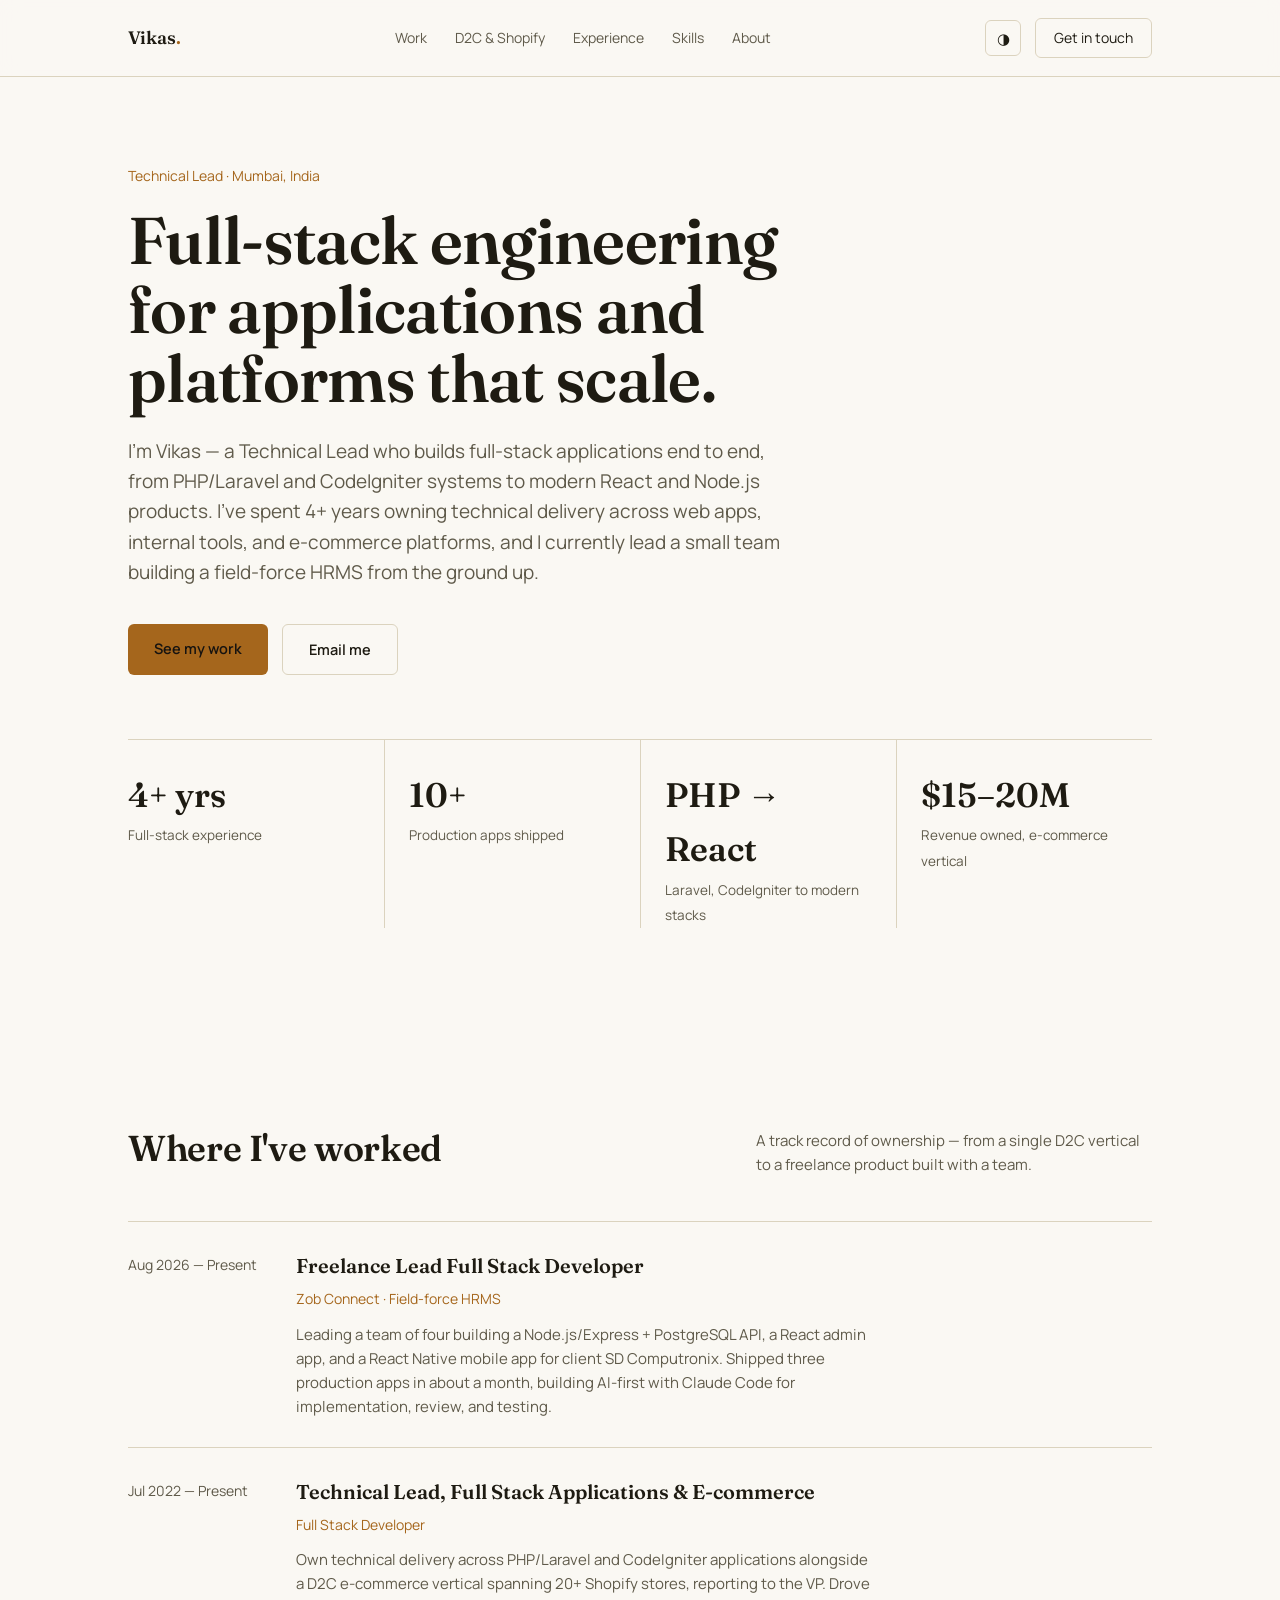
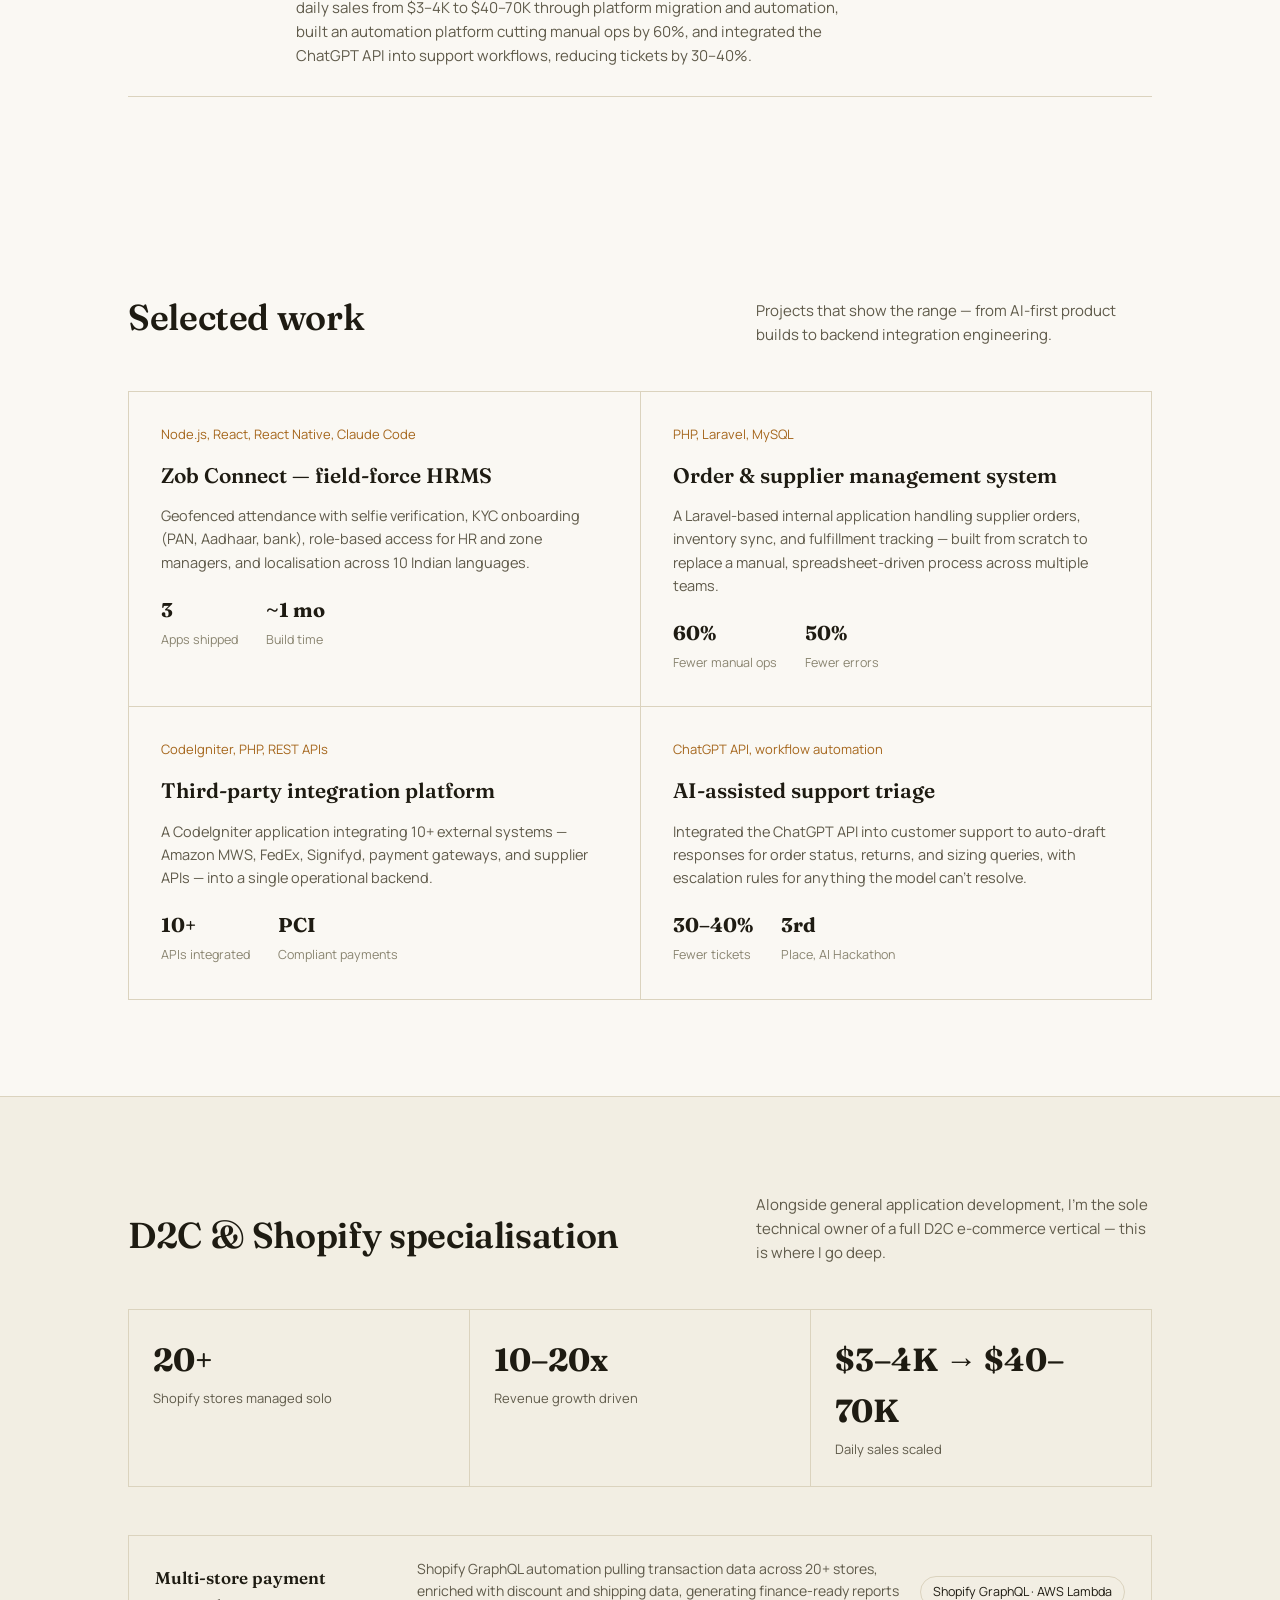
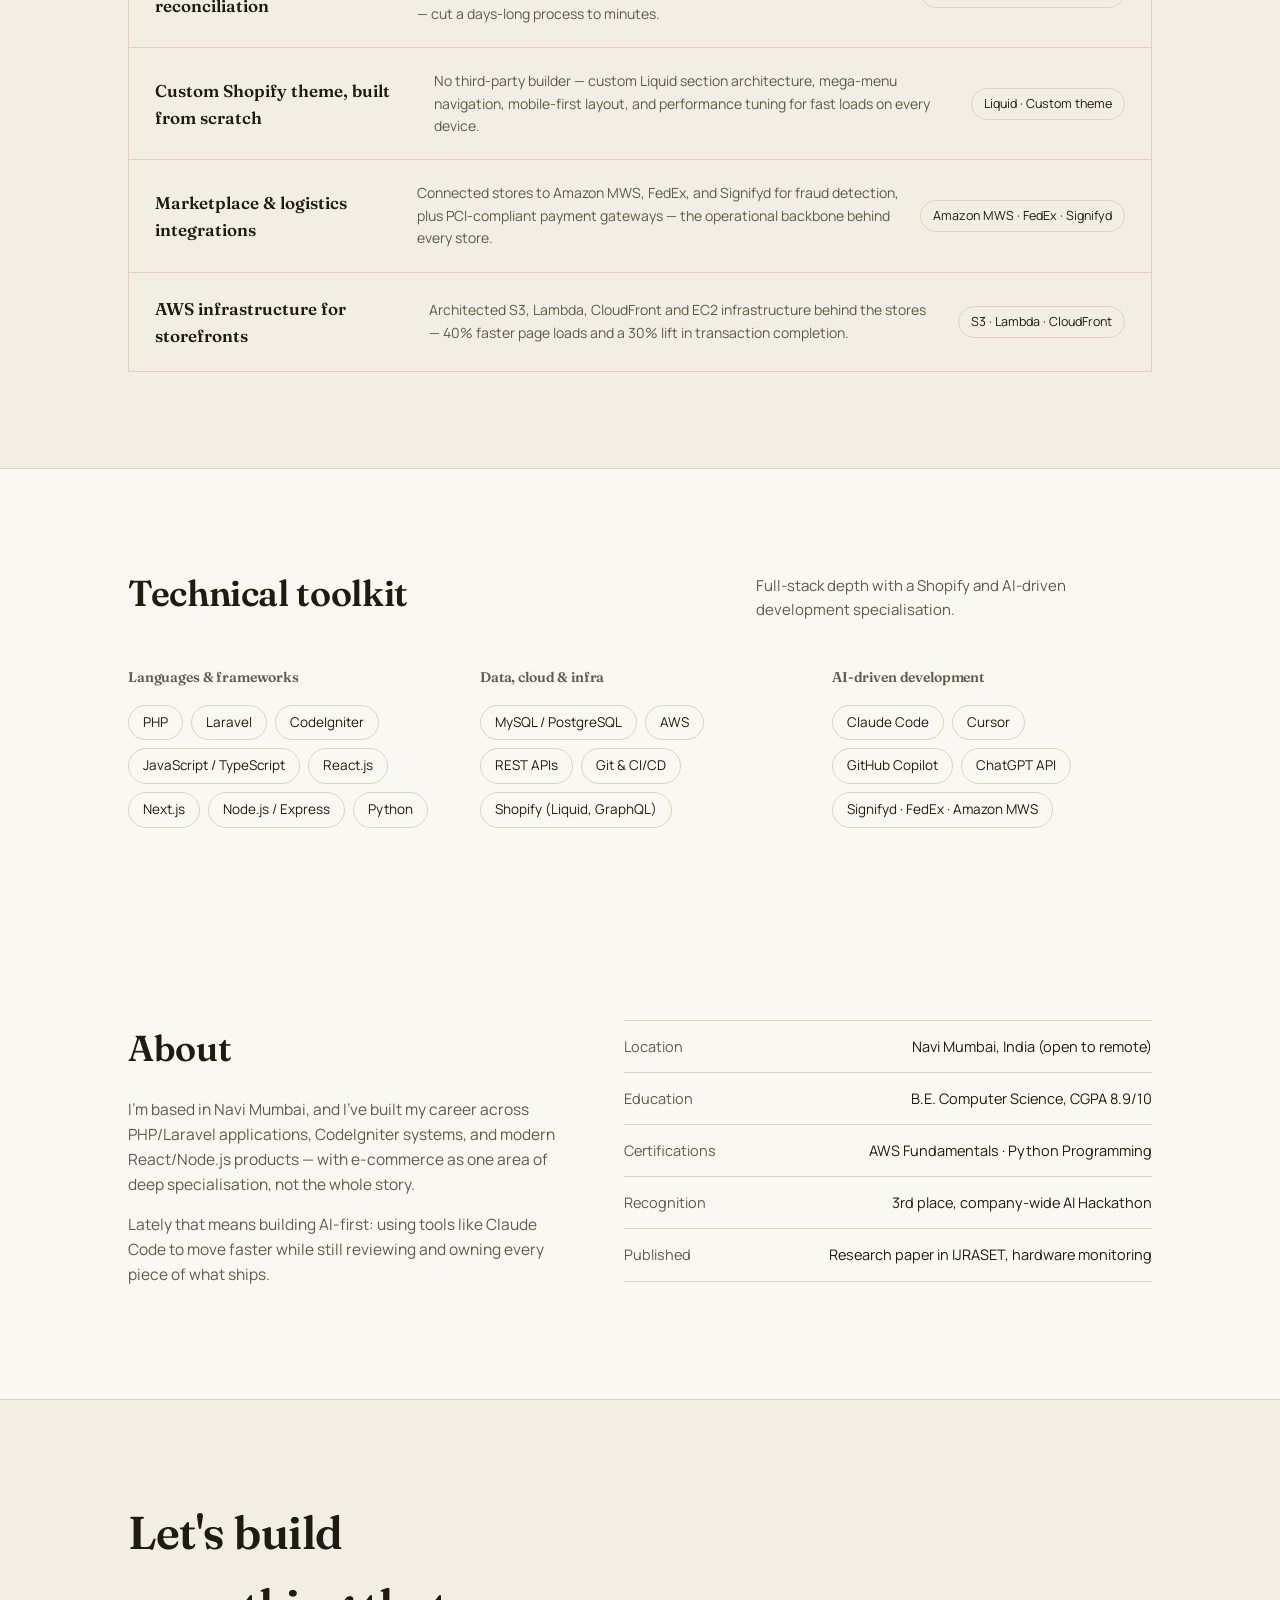
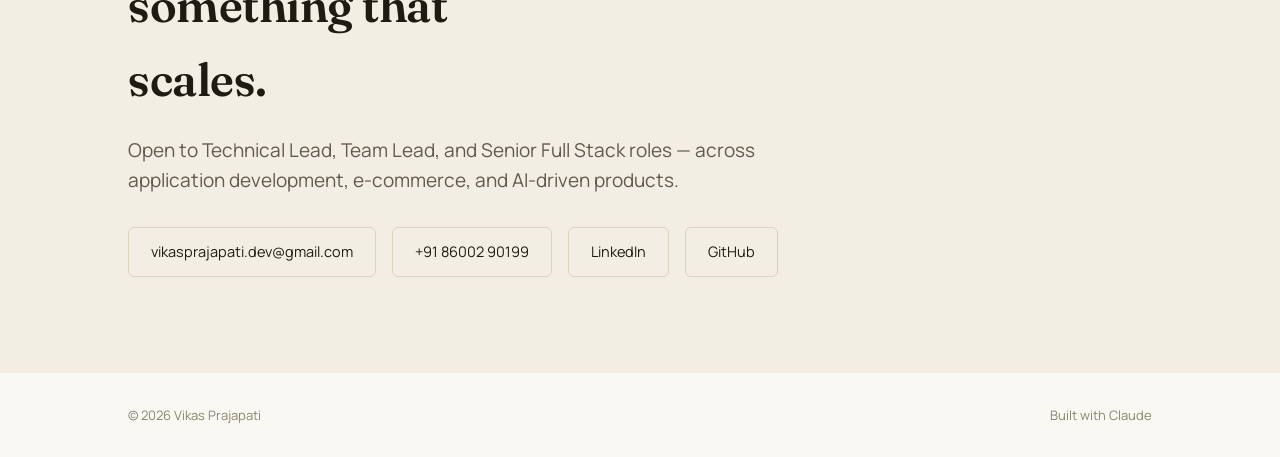
==== index.html @ 99de5c1c "my portfolio" ====
<!DOCTYPE html>
<html lang="en">
<head>
<meta charset="UTF-8" />
<meta name="viewport" content="width=device-width, initial-scale=1, viewport-fit=cover" />
<title>Vikas Prajapati — Technical Lead, Full Stack &amp; Shopify</title>
<link rel="preconnect" href="https://fonts.googleapis.com">
<link rel="preconnect" href="https://fonts.gstatic.com" crossorigin>
<link href="https://fonts.googleapis.com/css2?family=Fraunces:opsz,wght@9..144,400;9..144,500;9..144,600;9..144,700&family=Manrope:wght@400;500;600;700&display=swap" rel="stylesheet">
<style>
:root{
  --bg:#15140F; --surface:#1D1B15; --surface2:#242119; --border:#332F24;
  --accent:#C98A3B; --accent-soft:#E8B978; --text:#F2EFE7; --muted:#A6A093; --muted2:#726C5C;
}
@media (prefers-color-scheme: light){
  :root:not([data-theme="dark"]){
    --bg:#FAF8F3; --surface:#F2EEE3; --surface2:#EBE5D6; --border:#DBD3BE;
    --accent:#A5661C; --accent-soft:#8A5216; --text:#1E1B12; --muted:#5F5A4A; --muted2:#8A8571;
  }
}
:root[data-theme="light"]{
  --bg:#FAF8F3; --surface:#F2EEE3; --surface2:#EBE5D6; --border:#DBD3BE;
  --accent:#A5661C; --accent-soft:#8A5216; --text:#1E1B12; --muted:#5F5A4A; --muted2:#8A8571;
}
:root[data-theme="dark"]{
  --bg:#15140F; --surface:#1D1B15; --surface2:#242119; --border:#332F24;
  --accent:#C98A3B; --accent-soft:#E8B978; --text:#F2EFE7; --muted:#A6A093; --muted2:#726C5C;
}
*,*::before,*::after{box-sizing:border-box;margin:0;padding:0}
html{scroll-behavior:smooth;scroll-padding-top:env(safe-area-inset-top,0px)}
body{background:var(--bg);color:var(--text);font-family:'Manrope',sans-serif;line-height:1.6;
  padding-top:env(safe-area-inset-top,0px);padding-bottom:env(safe-area-inset-bottom,0px)}
h1,h2,h3{font-family:'Fraunces',serif;font-weight:600;letter-spacing:-0.01em}
a{color:inherit}
.wrap{max-width:1080px;margin:0 auto;padding:0 28px}
section{padding:96px 0}
@media(max-width:640px){section{padding:64px 0}}

nav{position:sticky;top:0;z-index:50;background:color-mix(in srgb, var(--bg) 88%, transparent);
  backdrop-filter:blur(10px);border-bottom:1px solid var(--border);
  padding-top:env(safe-area-inset-top,0px)}
.nav-inner{max-width:1080px;margin:0 auto;padding:18px 28px;display:flex;justify-content:space-between;align-items:center}
.brand{font-family:'Fraunces',serif;font-weight:600;font-size:18px;text-decoration:none}
.brand em{color:var(--accent);font-style:normal}
.nav-links{display:flex;gap:28px;list-style:none}
.nav-links a{font-size:14px;text-decoration:none;color:var(--muted)}
.nav-links a:hover{color:var(--text)}
.nav-cta{border:1px solid var(--border);padding:8px 18px;border-radius:6px;font-size:14px;text-decoration:none}
.nav-cta:hover{border-color:var(--accent);color:var(--accent)}
@media(max-width:720px){.nav-links{display:none}}

/* hero */
#hero{padding-top:88px}
.eyebrow{font-size:14px;color:var(--accent);margin-bottom:18px}
h1{font-size:clamp(38px,6vw,66px);line-height:1.05;max-width:16ch;margin-bottom:22px}
.lead{font-size:clamp(16px,2vw,19px);color:var(--muted);max-width:56ch;margin-bottom:36px}
.cta-row{display:flex;gap:14px;flex-wrap:wrap;margin-bottom:64px}
.btn{padding:13px 26px;border-radius:6px;font-size:14.5px;font-weight:600;text-decoration:none;display:inline-block}
.btn-fill{background:var(--accent);color:#161310}
.btn-fill:hover{background:var(--accent-soft)}
.btn-line{border:1px solid var(--border)}
.btn-line:hover{border-color:var(--accent);color:var(--accent)}

.stats{display:grid;grid-template-columns:repeat(4,1fr);border-top:1px solid var(--border)}
.stat{padding:28px 24px 0;border-left:1px solid var(--border)}
.stat:first-child{border-left:none;padding-left:0}
.stat b{display:block;font-family:'Fraunces',serif;font-size:clamp(26px,3vw,34px);font-weight:600}
.stat span{font-size:13.5px;color:var(--muted)}
@media(max-width:720px){.stats{grid-template-columns:1fr 1fr;row-gap:24px}
  .stat{border-left:none;padding-left:0}
  .stat:nth-child(2n){padding-left:24px;border-left:1px solid var(--border)}}

/* section headers */
.s-head{margin-bottom:44px;display:flex;justify-content:space-between;align-items:flex-end;gap:24px;flex-wrap:wrap}
.s-head h2{font-size:clamp(26px,3.2vw,36px)}
.s-head p{color:var(--muted);max-width:44ch;font-size:15px}

/* experience */
.timeline{display:flex;flex-direction:column}
.tl-item{display:grid;grid-template-columns:140px 1fr;gap:28px;padding:28px 0;border-top:1px solid var(--border)}
.tl-item:last-child{border-bottom:1px solid var(--border)}
.tl-date{color:var(--muted);font-size:14px;padding-top:4px}
.tl-role{font-family:'Fraunces',serif;font-size:20px;font-weight:600;margin-bottom:6px}
.tl-org{color:var(--accent);font-size:14px;margin-bottom:12px}
.tl-desc{color:var(--muted);font-size:15px;max-width:64ch}
.tl-desc li{margin-left:18px;margin-top:6px}
@media(max-width:640px){.tl-item{grid-template-columns:1fr}}

/* work */
.work-grid{display:grid;grid-template-columns:1fr 1fr;gap:1px;background:var(--border);border:1px solid var(--border)}
.work-card{background:var(--bg);padding:32px}
.work-tag{font-size:13px;color:var(--accent);margin-bottom:14px}
.work-title{font-family:'Fraunces',serif;font-size:21px;font-weight:600;margin-bottom:12px}
.work-desc{color:var(--muted);font-size:14.5px;margin-bottom:20px}
.work-metrics{display:flex;gap:28px}
.work-metrics b{display:block;font-family:'Fraunces',serif;font-size:20px}
.work-metrics span{font-size:12.5px;color:var(--muted2)}
@media(max-width:720px){.work-grid{grid-template-columns:1fr}}

/* d2c / shopify */
#d2c{background:var(--surface);border-top:1px solid var(--border);border-bottom:1px solid var(--border)}
.d2c-stats{display:grid;grid-template-columns:repeat(3,1fr);gap:1px;background:var(--border);border:1px solid var(--border);margin-bottom:48px}
.d2c-stat{background:var(--surface);padding:24px}
.d2c-stat b{display:block;font-family:'Fraunces',serif;font-size:clamp(24px,3vw,32px)}
.d2c-stat span{font-size:13px;color:var(--muted)}
.d2c-list{display:flex;flex-direction:column;gap:1px;background:var(--border);border:1px solid var(--border)}
.d2c-row{background:var(--surface);padding:22px 26px;display:grid;grid-template-columns:1fr 2fr auto;gap:20px;align-items:center}
.d2c-row .name{font-family:'Fraunces',serif;font-weight:600;font-size:17px}
.d2c-row .desc{color:var(--muted);font-size:14px}
.d2c-row .tag{border:1px solid var(--border);padding:5px 12px;border-radius:100px;font-size:12.5px;white-space:nowrap}
@media(max-width:720px){.d2c-stats{grid-template-columns:1fr}
  .d2c-row{grid-template-columns:1fr;gap:8px}}

/* skills */
.skill-groups{display:grid;grid-template-columns:repeat(3,1fr);gap:32px}
.skill-group h3{font-size:14px;color:var(--muted);font-weight:600;margin-bottom:16px}
.tags{display:flex;flex-wrap:wrap;gap:8px}
.tag{border:1px solid var(--border);padding:6px 14px;border-radius:100px;font-size:13.5px}
@media(max-width:720px){.skill-groups{grid-template-columns:1fr;gap:28px}}

/* about + contact */
.about-grid{display:grid;grid-template-columns:1fr 1.2fr;gap:56px;align-items:start}
.about-grid p{color:var(--muted);margin-bottom:16px;font-size:15.5px}
.about-facts{list-style:none;border-top:1px solid var(--border)}
.about-facts li{display:flex;justify-content:space-between;gap:16px;padding:14px 0;border-bottom:1px solid var(--border);font-size:14.5px}
.about-facts span:first-child{color:var(--muted);flex-shrink:0}
.about-facts span:last-child{text-align:right}
@media(max-width:720px){.about-grid{grid-template-columns:1fr}
  .about-facts li{flex-direction:column;gap:4px}
  .about-facts span:last-child{text-align:left}}

#contact{background:var(--surface);border-top:1px solid var(--border)}
.contact-inner{text-align:left}
#contact h2{font-size:clamp(30px,4vw,46px);max-width:14ch;margin-bottom:18px}
.contact-links{display:flex;gap:16px;flex-wrap:wrap;margin-top:32px}
.clink{border:1px solid var(--border);padding:12px 22px;border-radius:6px;text-decoration:none;font-size:14.5px}
.clink:hover{border-color:var(--accent);color:var(--accent)}

footer{padding:32px 0;display:flex;justify-content:space-between;color:var(--muted2);font-size:13px;flex-wrap:wrap;gap:8px}
</style>
</head>
<body>

<nav>
  <div class="nav-inner">
    <a href="#hero" class="brand">Vikas<em>.</em></a>
    <ul class="nav-links">
      <li><a href="#work">Work</a></li>
      <li><a href="#d2c">D2C &amp; Shopify</a></li>
      <li><a href="#experience">Experience</a></li>
      <li><a href="#skills">Skills</a></li>
      <li><a href="#about">About</a></li>
    </ul>
    <div style="display:flex;align-items:center;gap:14px">
      <button id="theme-toggle" aria-label="Toggle dark and light view" style="background:transparent;border:1px solid var(--border);color:var(--text);width:36px;height:36px;border-radius:6px;cursor:pointer;font-size:15px;line-height:1">◐</button>
      <a href="#contact" class="nav-cta">Get in touch</a>
    </div>
  </div>
</nav>

<section id="hero">
  <div class="wrap">
    <div class="eyebrow">Technical Lead · Mumbai, India</div>
    <h1>Full-stack engineering for applications and platforms that scale.</h1>
    <p class="lead">I'm Vikas — a Technical Lead who builds full-stack applications end to end, from PHP/Laravel and CodeIgniter systems to modern React and Node.js products. I've spent 4+ years owning technical delivery across web apps, internal tools, and e-commerce platforms, and I currently lead a small team building a field-force HRMS from the ground up.</p>
    <div class="cta-row">
      <a href="#work" class="btn btn-fill">See my work</a>
      <a href="mailto:vikasprajapati.dev@gmail.com" class="btn btn-line">Email me</a>
    </div>
  </div>
  <div class="wrap">
    <div class="stats">
      <div class="stat"><b>4+ yrs</b><span>Full-stack experience</span></div>
      <div class="stat"><b>10+</b><span>Production apps shipped</span></div>
      <div class="stat"><b>PHP → React</b><span>Laravel, CodeIgniter to modern stacks</span></div>
      <div class="stat"><b>$15–20M</b><span>Revenue owned, e-commerce vertical</span></div>
    </div>
  </div>
</section>

<section id="experience">
  <div class="wrap">
    <div class="s-head">
      <h2>Where I've worked</h2>
      <p>A track record of ownership — from a single D2C vertical to a freelance product built with a team.</p>
    </div>
    <div class="timeline">
      <div class="tl-item">
        <div class="tl-date">Aug 2026 — Present</div>
        <div>
          <div class="tl-role">Freelance Lead Full Stack Developer</div>
          <div class="tl-org">Zob Connect · Field-force HRMS</div>
          <p class="tl-desc">Leading a team of four building a Node.js/Express + PostgreSQL API, a React admin app, and a React Native mobile app for client SD Computronix. Shipped three production apps in about a month, building AI-first with Claude Code for implementation, review, and testing.</p>
        </div>
      </div>
      <div class="tl-item">
        <div class="tl-date">Jul 2022 — Present</div>
        <div>
          <div class="tl-role">Technical Lead, Full Stack Applications &amp; E-commerce</div>
          <div class="tl-org">Full Stack Developer</div>
          <p class="tl-desc">Own technical delivery across PHP/Laravel and CodeIgniter applications alongside a D2C e-commerce vertical spanning 20+ Shopify stores, reporting to the VP. Drove daily sales from $3–4K to $40–70K through platform migration and automation, built an automation platform cutting manual ops by 60%, and integrated the ChatGPT API into support workflows, reducing tickets by 30–40%.</p>
        </div>
      </div>
    </div>
  </div>
</section>

<section id="work">
  <div class="wrap">
    <div class="s-head">
      <h2>Selected work</h2>
      <p>Projects that show the range — from AI-first product builds to backend integration engineering.</p>
    </div>
    <div class="work-grid">
      <div class="work-card">
        <div class="work-tag">Node.js, React, React Native, Claude Code</div>
        <div class="work-title">Zob Connect — field-force HRMS</div>
        <p class="work-desc">Geofenced attendance with selfie verification, KYC onboarding (PAN, Aadhaar, bank), role-based access for HR and zone managers, and localisation across 10 Indian languages.</p>
        <div class="work-metrics"><div><b>3</b><span>Apps shipped</span></div><div><b>~1 mo</b><span>Build time</span></div></div>
      </div>
      <div class="work-card">
        <div class="work-tag">PHP, Laravel, MySQL</div>
        <div class="work-title">Order &amp; supplier management system</div>
        <p class="work-desc">A Laravel-based internal application handling supplier orders, inventory sync, and fulfillment tracking — built from scratch to replace a manual, spreadsheet-driven process across multiple teams.</p>
        <div class="work-metrics"><div><b>60%</b><span>Fewer manual ops</span></div><div><b>50%</b><span>Fewer errors</span></div></div>
      </div>
      <div class="work-card">
        <div class="work-tag">CodeIgniter, PHP, REST APIs</div>
        <div class="work-title">Third-party integration platform</div>
        <p class="work-desc">A CodeIgniter application integrating 10+ external systems — Amazon MWS, FedEx, Signifyd, payment gateways, and supplier APIs — into a single operational backend.</p>
        <div class="work-metrics"><div><b>10+</b><span>APIs integrated</span></div><div><b>PCI</b><span>Compliant payments</span></div></div>
      </div>
      <div class="work-card">
        <div class="work-tag">ChatGPT API, workflow automation</div>
        <div class="work-title">AI-assisted support triage</div>
        <p class="work-desc">Integrated the ChatGPT API into customer support to auto-draft responses for order status, returns, and sizing queries, with escalation rules for anything the model can't resolve.</p>
        <div class="work-metrics"><div><b>30–40%</b><span>Fewer tickets</span></div><div><b>3rd</b><span>Place, AI Hackathon</span></div></div>
      </div>
    </div>
  </div>
</section>

<section id="d2c">
  <div class="wrap">
    <div class="s-head">
      <h2>D2C &amp; Shopify specialisation</h2>
      <p>Alongside general application development, I'm the sole technical owner of a full D2C e-commerce vertical — this is where I go deep.</p>
    </div>
    <div class="d2c-stats">
      <div class="d2c-stat"><b>20+</b><span>Shopify stores managed solo</span></div>
      <div class="d2c-stat"><b>10–20x</b><span>Revenue growth driven</span></div>
      <div class="d2c-stat"><b>$3–4K → $40–70K</b><span>Daily sales scaled</span></div>
    </div>
    <div class="d2c-list">
      <div class="d2c-row">
        <div class="name">Multi-store payment reconciliation</div>
        <div class="desc">Shopify GraphQL automation pulling transaction data across 20+ stores, enriched with discount and shipping data, generating finance-ready reports — cut a days-long process to minutes.</div>
        <div class="tag">Shopify GraphQL · AWS Lambda</div>
      </div>
      <div class="d2c-row">
        <div class="name">Custom Shopify theme, built from scratch</div>
        <div class="desc">No third-party builder — custom Liquid section architecture, mega-menu navigation, mobile-first layout, and performance tuning for fast loads on every device.</div>
        <div class="tag">Liquid · Custom theme</div>
      </div>
      <div class="d2c-row">
        <div class="name">Marketplace &amp; logistics integrations</div>
        <div class="desc">Connected stores to Amazon MWS, FedEx, and Signifyd for fraud detection, plus PCI-compliant payment gateways — the operational backbone behind every store.</div>
        <div class="tag">Amazon MWS · FedEx · Signifyd</div>
      </div>
      <div class="d2c-row">
        <div class="name">AWS infrastructure for storefronts</div>
        <div class="desc">Architected S3, Lambda, CloudFront and EC2 infrastructure behind the stores — 40% faster page loads and a 30% lift in transaction completion.</div>
        <div class="tag">S3 · Lambda · CloudFront</div>
      </div>
    </div>
  </div>
</section>

<section id="skills">
  <div class="wrap">
    <div class="s-head">
      <h2>Technical toolkit</h2>
      <p>Full-stack depth with a Shopify and AI-driven development specialisation.</p>
    </div>
    <div class="skill-groups">
      <div class="skill-group">
        <h3>Languages &amp; frameworks</h3>
        <div class="tags">
          <span class="tag">PHP</span><span class="tag">Laravel</span>
          <span class="tag">CodeIgniter</span><span class="tag">JavaScript / TypeScript</span>
          <span class="tag">React.js</span><span class="tag">Next.js</span>
          <span class="tag">Node.js / Express</span><span class="tag">Python</span>
        </div>
      </div>
      <div class="skill-group">
        <h3>Data, cloud &amp; infra</h3>
        <div class="tags">
          <span class="tag">MySQL / PostgreSQL</span><span class="tag">AWS</span>
          <span class="tag">REST APIs</span><span class="tag">Git &amp; CI/CD</span>
          <span class="tag">Shopify (Liquid, GraphQL)</span>
        </div>
      </div>
      <div class="skill-group">
        <h3>AI-driven development</h3>
        <div class="tags">
          <span class="tag">Claude Code</span><span class="tag">Cursor</span>
          <span class="tag">GitHub Copilot</span><span class="tag">ChatGPT API</span>
          <span class="tag">Signifyd · FedEx · Amazon MWS</span>
        </div>
      </div>
    </div>
  </div>
</section>

<section id="about">
  <div class="wrap">
    <div class="about-grid">
      <div>
        <div class="s-head" style="margin-bottom:20px"><h2>About</h2></div>
        <p>I'm based in Navi Mumbai, and I've built my career across PHP/Laravel applications, CodeIgniter systems, and modern React/Node.js products — with e-commerce as one area of deep specialisation, not the whole story.</p>
        <p>Lately that means building AI-first: using tools like Claude Code to move faster while still reviewing and owning every piece of what ships.</p>
      </div>
      <ul class="about-facts">
        <li><span>Location</span><span>Navi Mumbai, India (open to remote)</span></li>
        <li><span>Education</span><span>B.E. Computer Science, CGPA 8.9/10</span></li>
        <li><span>Certifications</span><span>AWS Fundamentals · Python Programming</span></li>
        <li><span>Recognition</span><span>3rd place, company-wide AI Hackathon</span></li>
        <li><span>Published</span><span>Research paper in IJRASET, hardware monitoring</span></li>
      </ul>
    </div>
  </div>
</section>

<section id="contact">
  <div class="wrap contact-inner">
    <h2>Let's build something that scales.</h2>
    <p class="lead" style="margin-bottom:0">Open to Technical Lead, Team Lead, and Senior Full Stack roles — across application development, e-commerce, and AI-driven products.</p>
    <div class="contact-links">
      <a href="mailto:vikasprajapati.dev@gmail.com" class="clink">vikasprajapati.dev@gmail.com</a>
      <a href="tel:+918600290199" class="clink">+91 86002 90199</a>
      <a href="https://www.linkedin.com/in/vkasprajapati/" class="clink" target="_blank" rel="noopener">LinkedIn</a>
      <a href="https://github.com/VikasSprajapati" class="clink" target="_blank" rel="noopener">GitHub</a>
    </div>
  </div>
</section>

<footer>
  <div class="wrap" style="display:flex;justify-content:space-between;width:100%;flex-wrap:wrap;gap:8px">
    <span>© 2026 Vikas Prajapati</span>
    <span>Built with Claude</span>
  </div>
</footer>

<script>
(function(){
  var root = document.documentElement;
  var btn = document.getElementById('theme-toggle');
  var saved = null;
  try { saved = localStorage.getItem('vp-theme'); } catch(e) {}
  if (saved === 'light' || saved === 'dark') { root.setAttribute('data-theme', saved); }
  function current(){
    var attr = root.getAttribute('data-theme');
    if (attr) return attr;
    return window.matchMedia('(prefers-color-scheme: light)').matches ? 'light' : 'dark';
  }
  btn.addEventListener('click', function(){
    var next = current() === 'dark' ? 'light' : 'dark';
    root.setAttribute('data-theme', next);
    btn.textContent = next === 'dark' ? '◐' : '◑';
    try { localStorage.setItem('vp-theme', next); } catch(e) {}
  });
  btn.textContent = current() === 'dark' ? '◐' : '◑';
})();
</script>
</body>
</html>
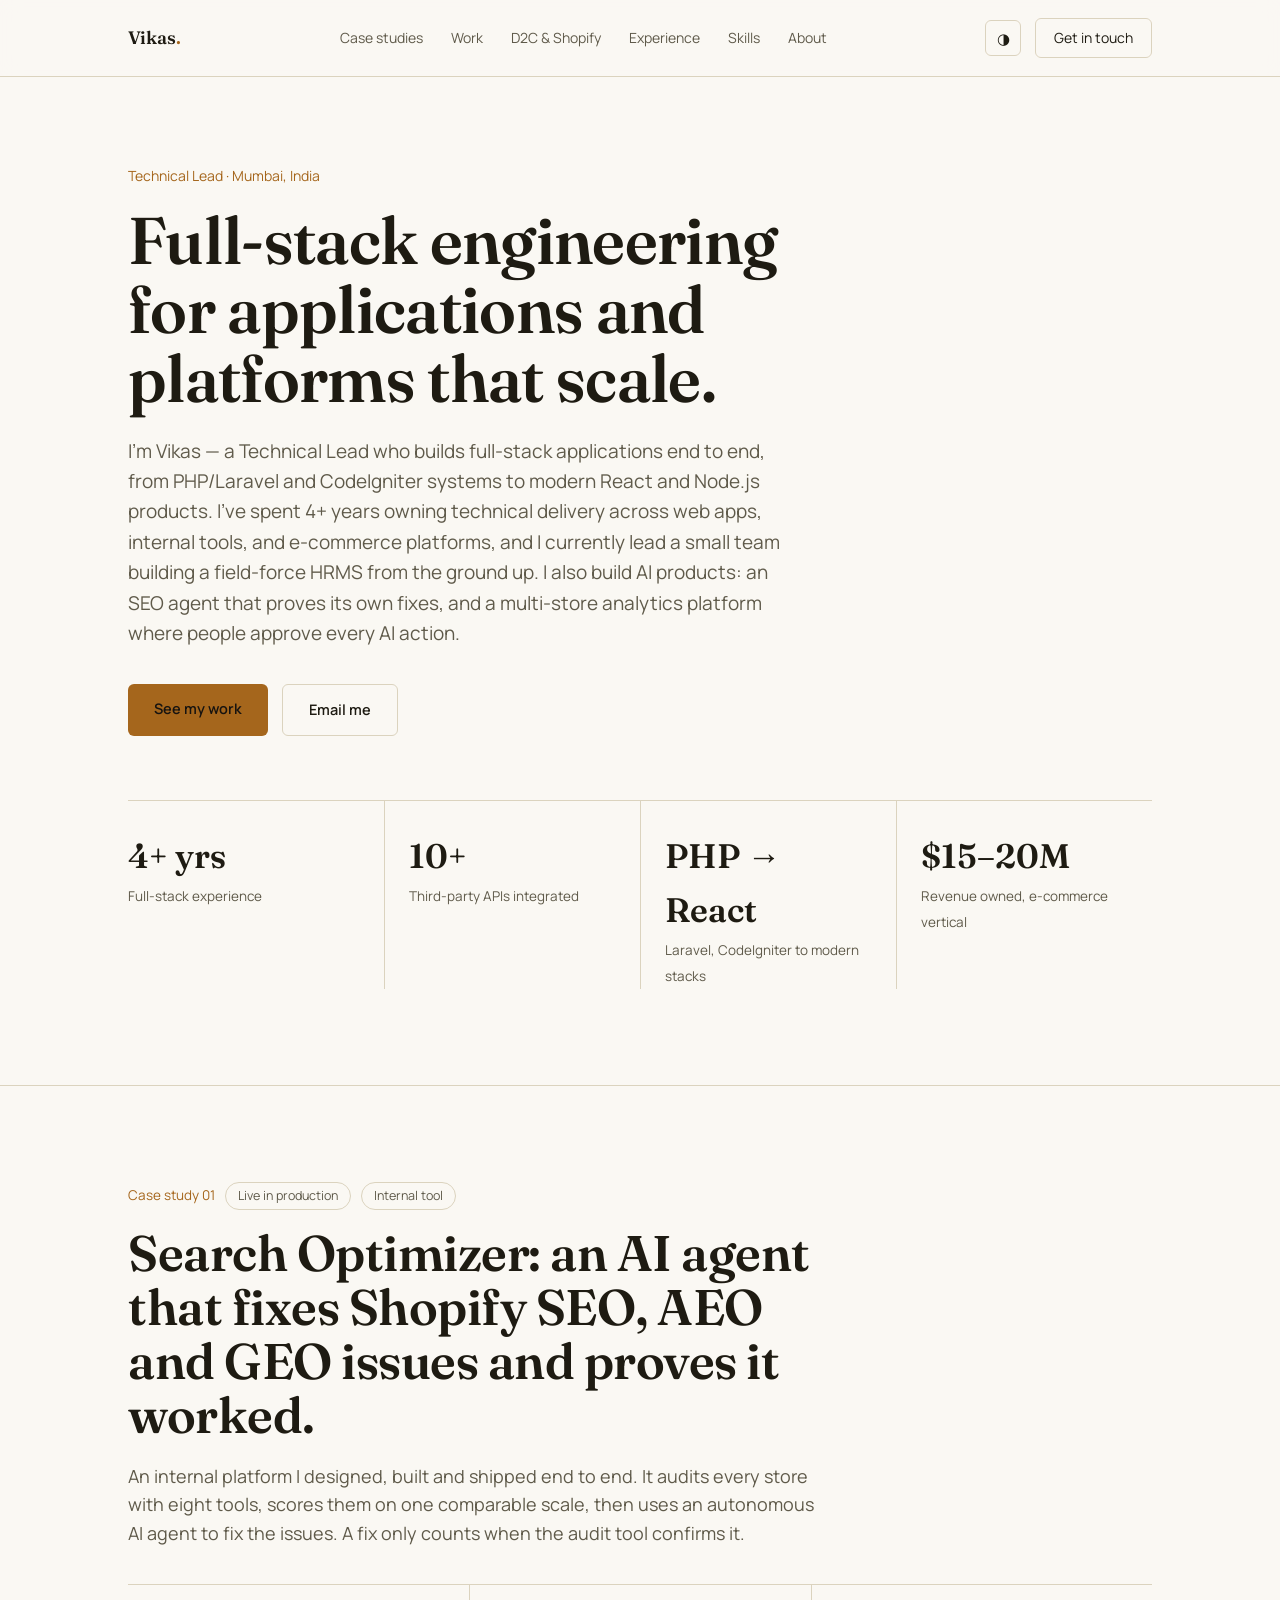
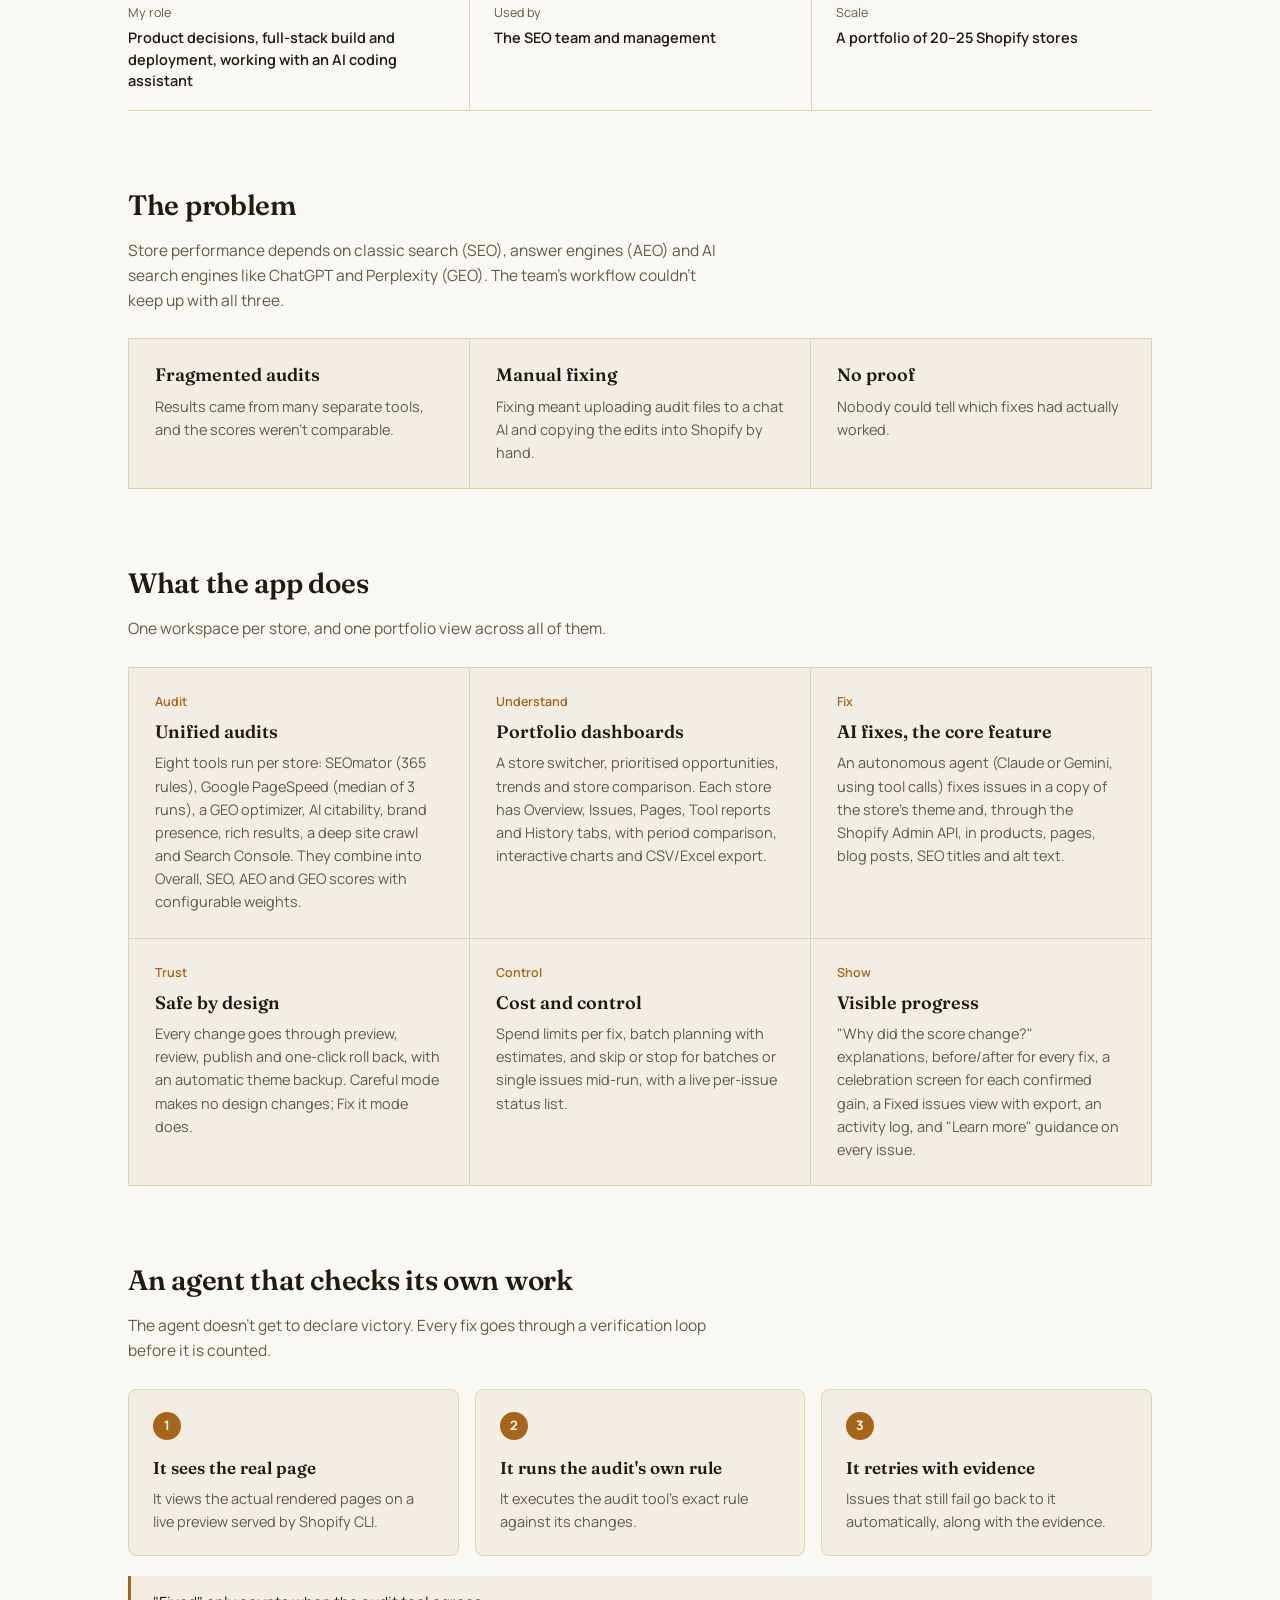
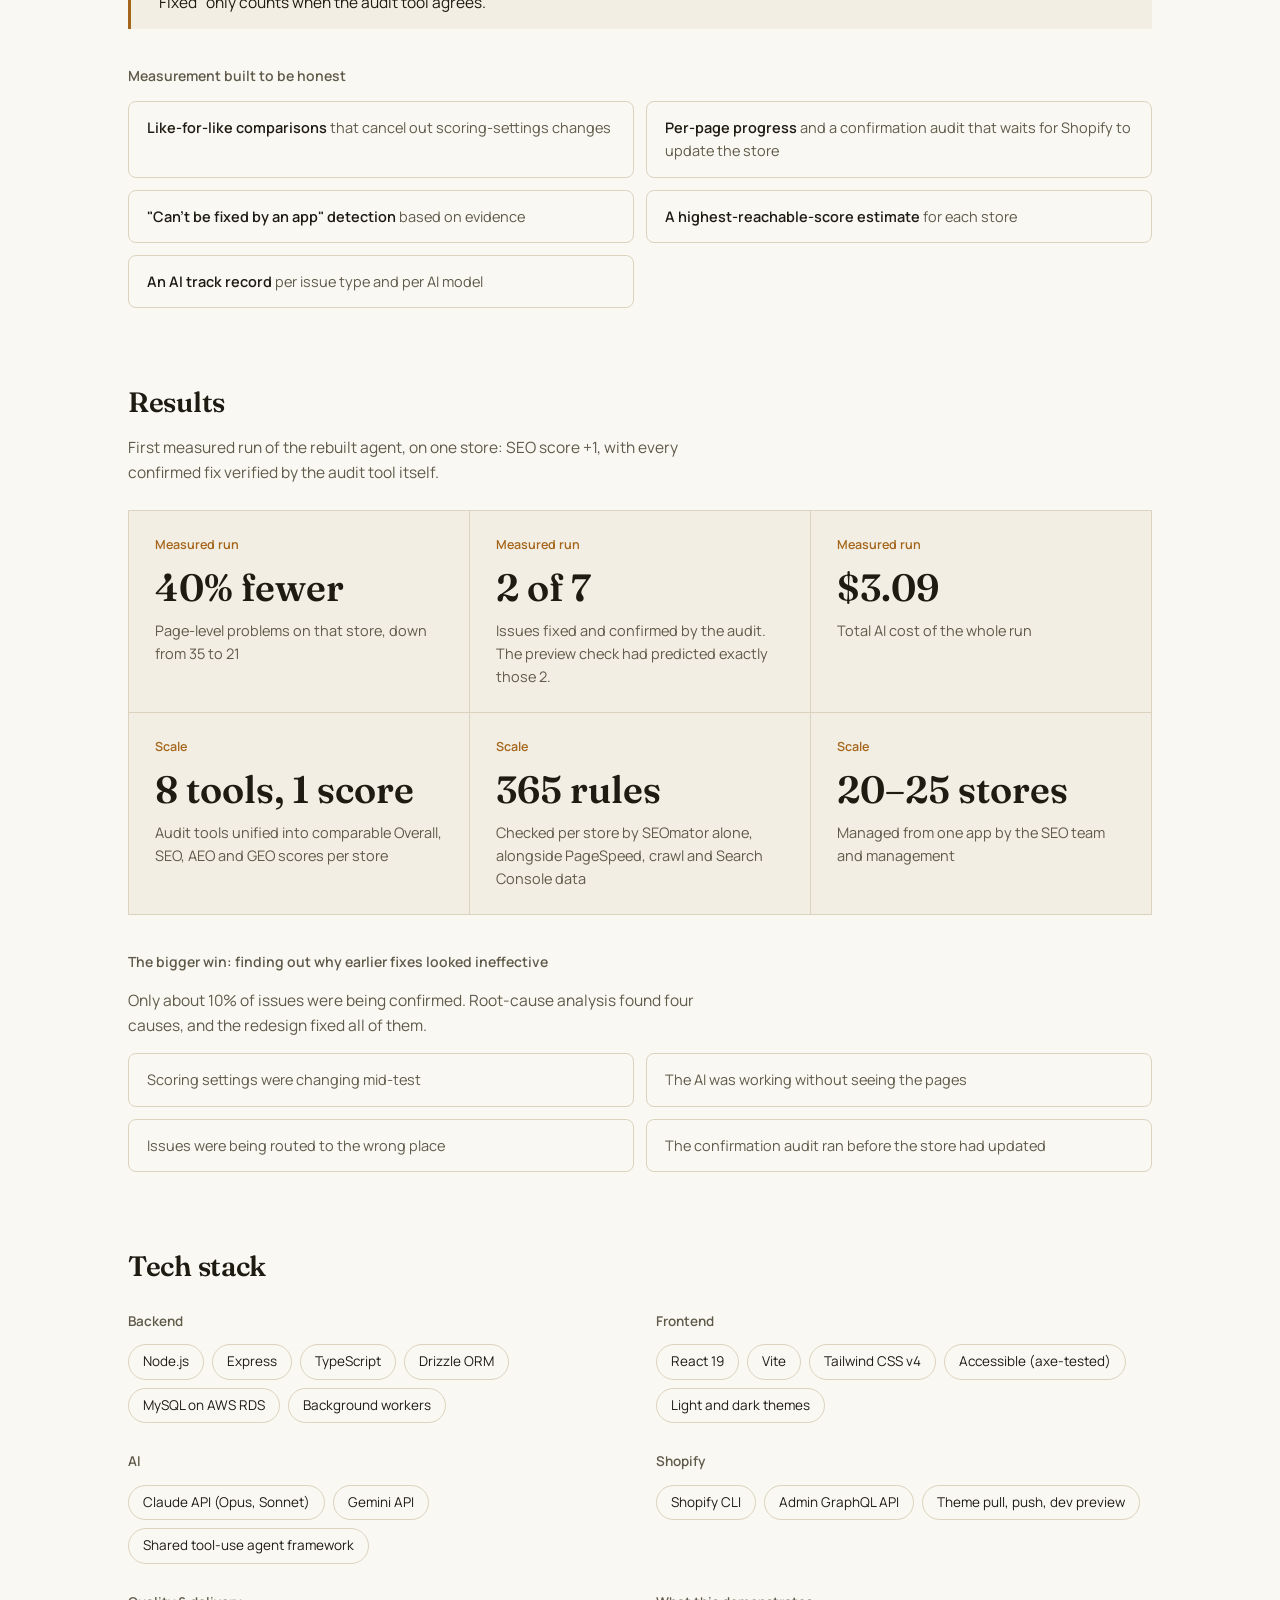
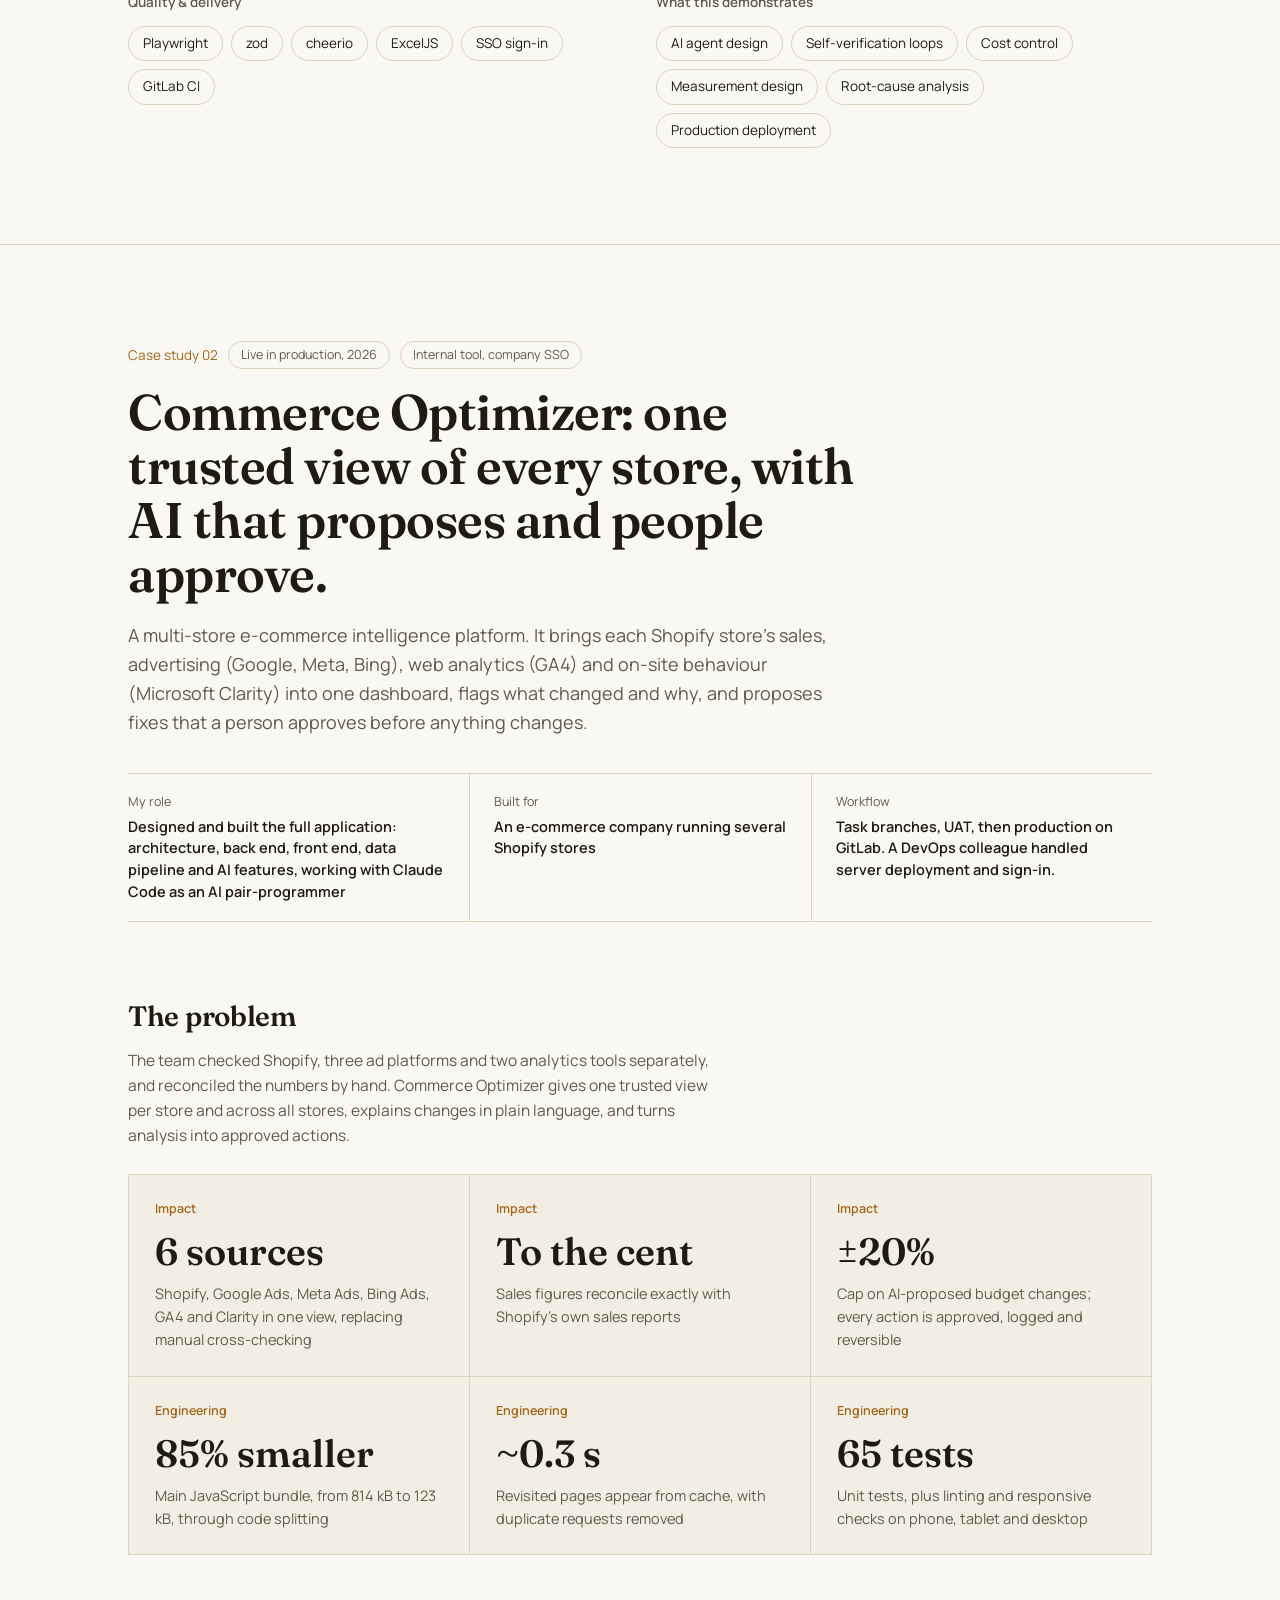
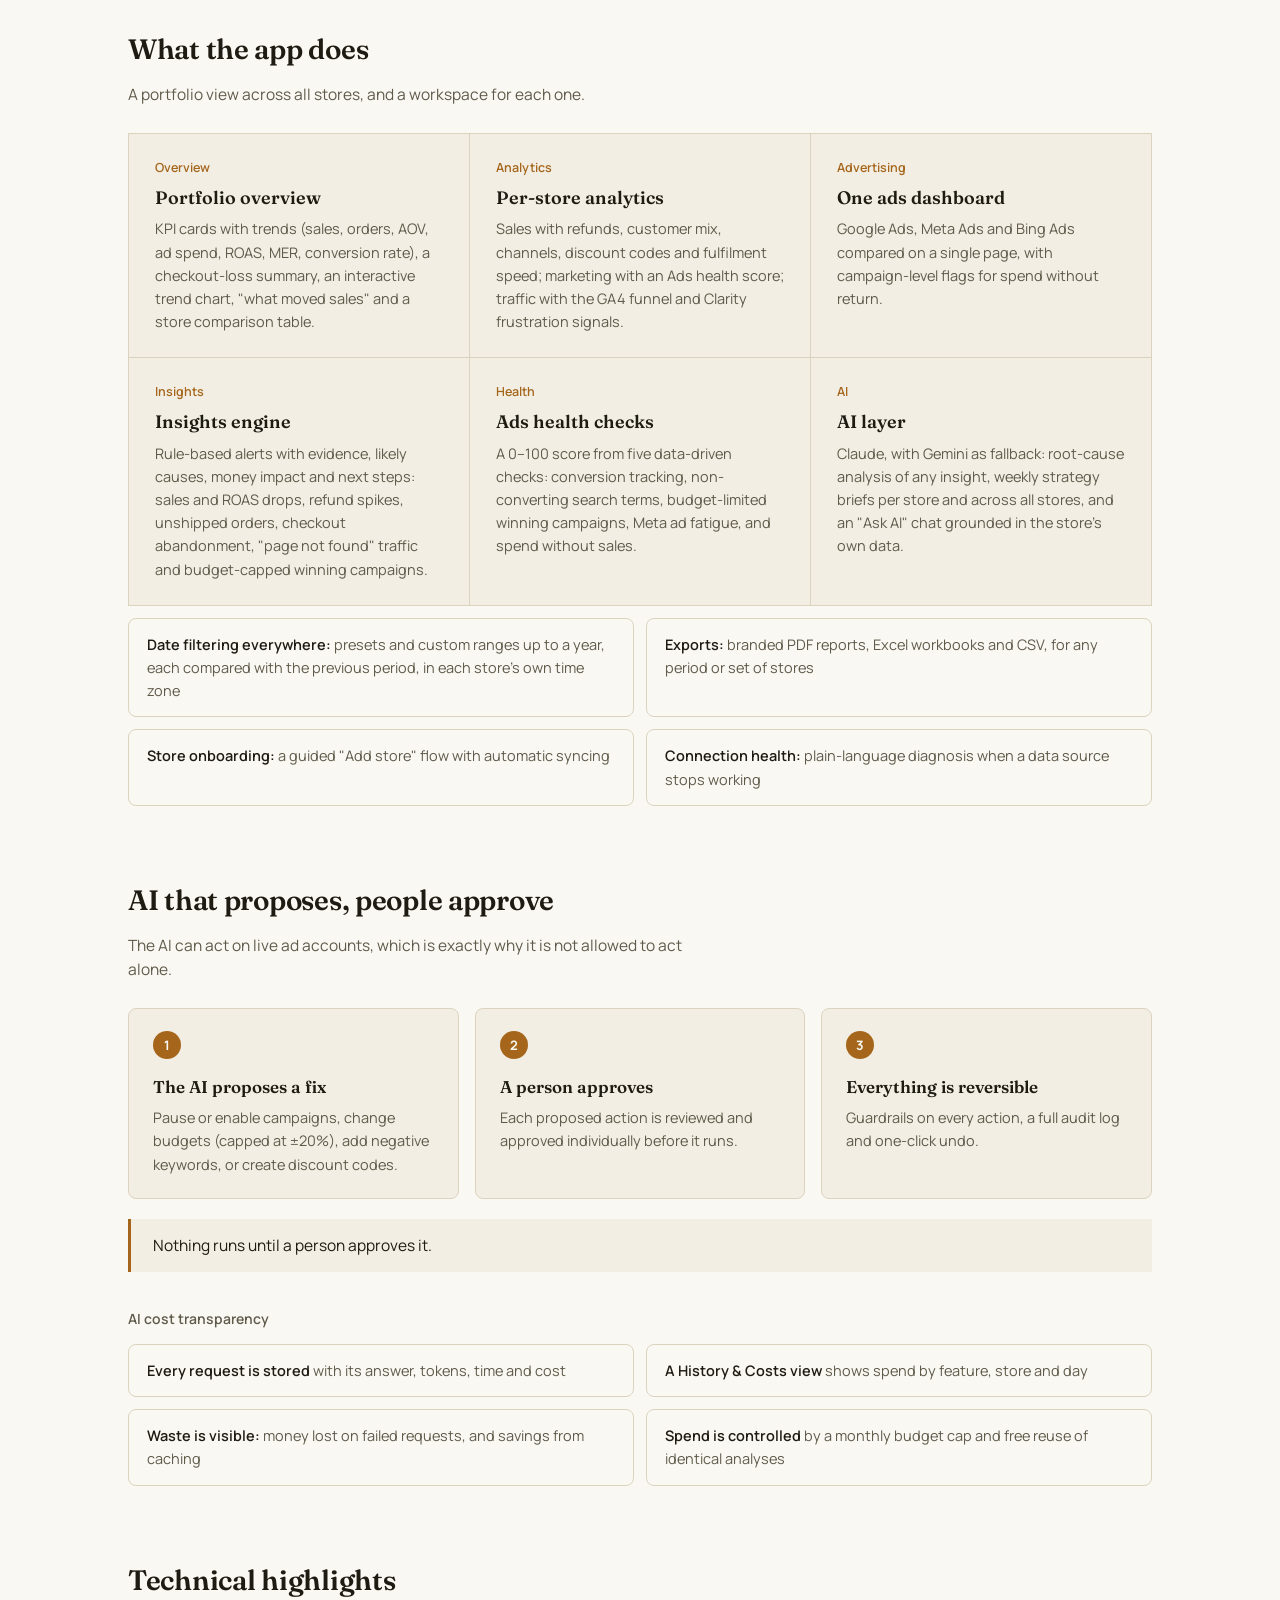
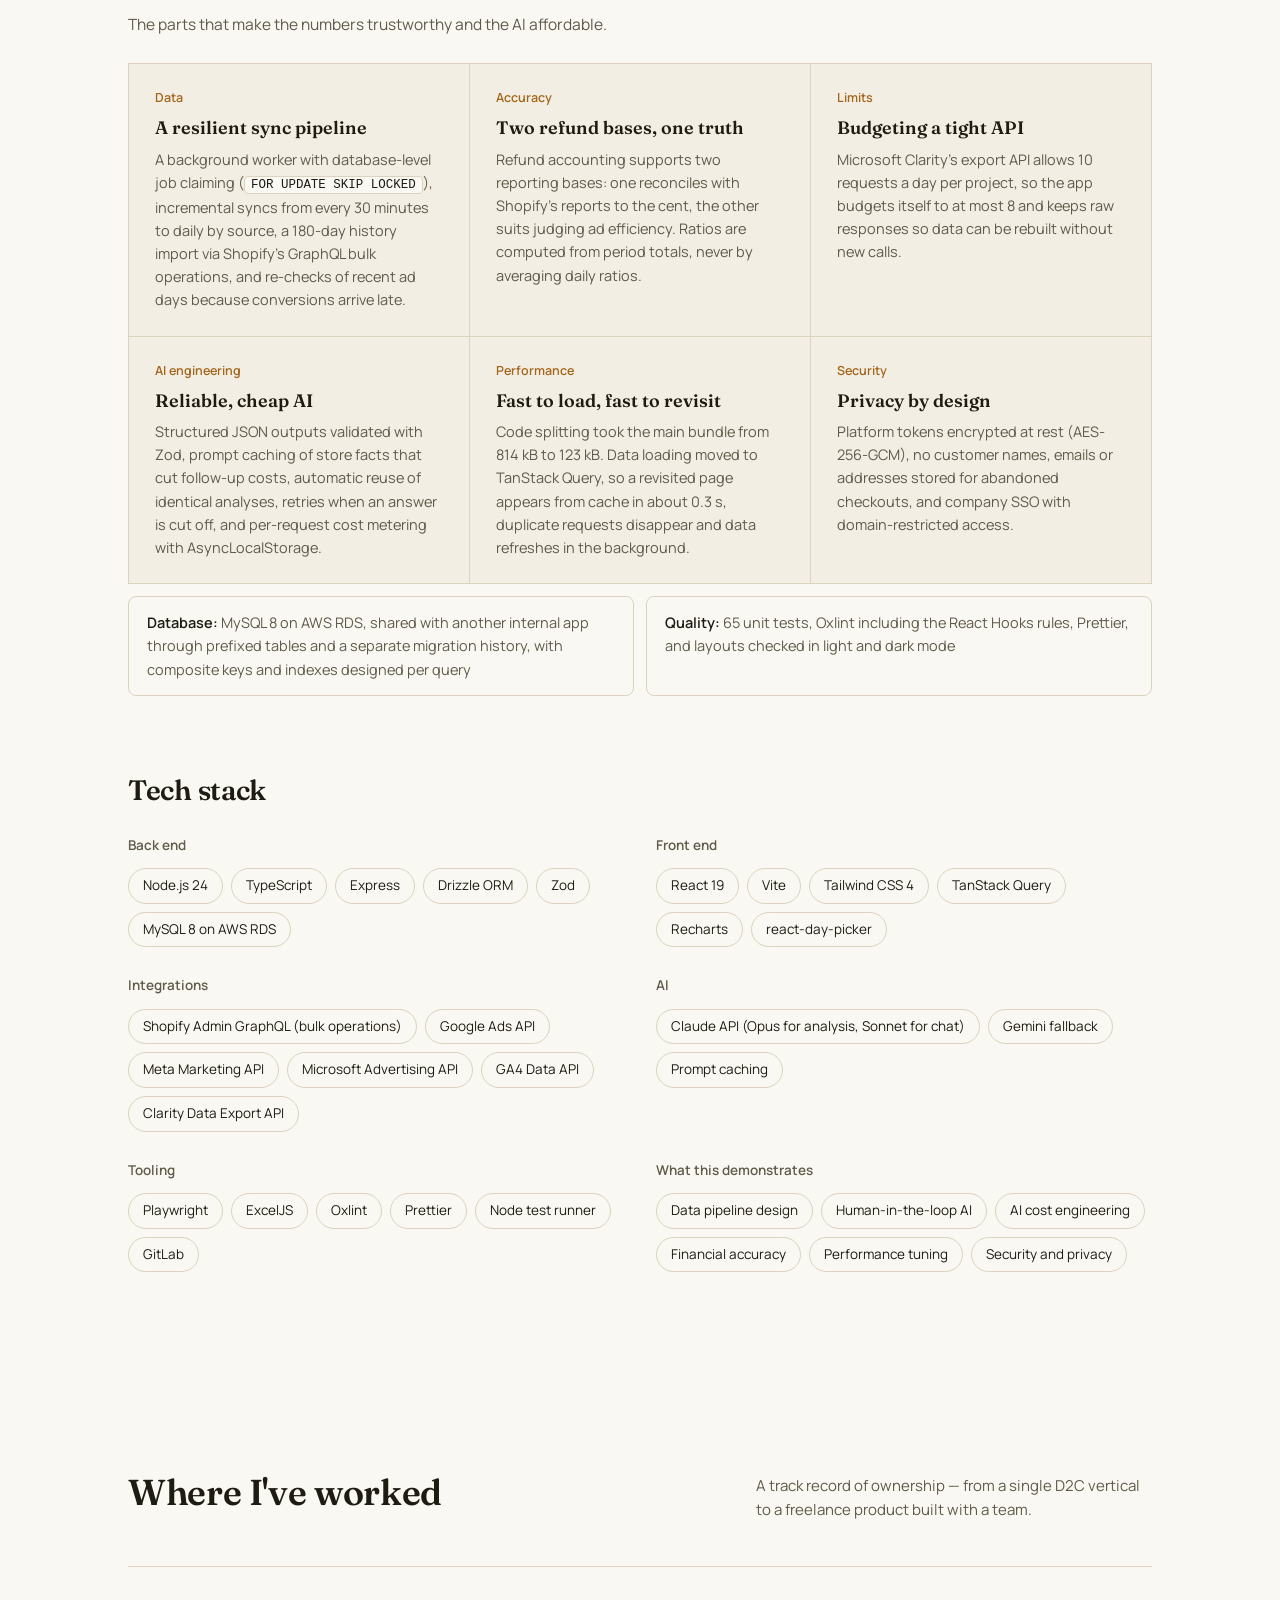
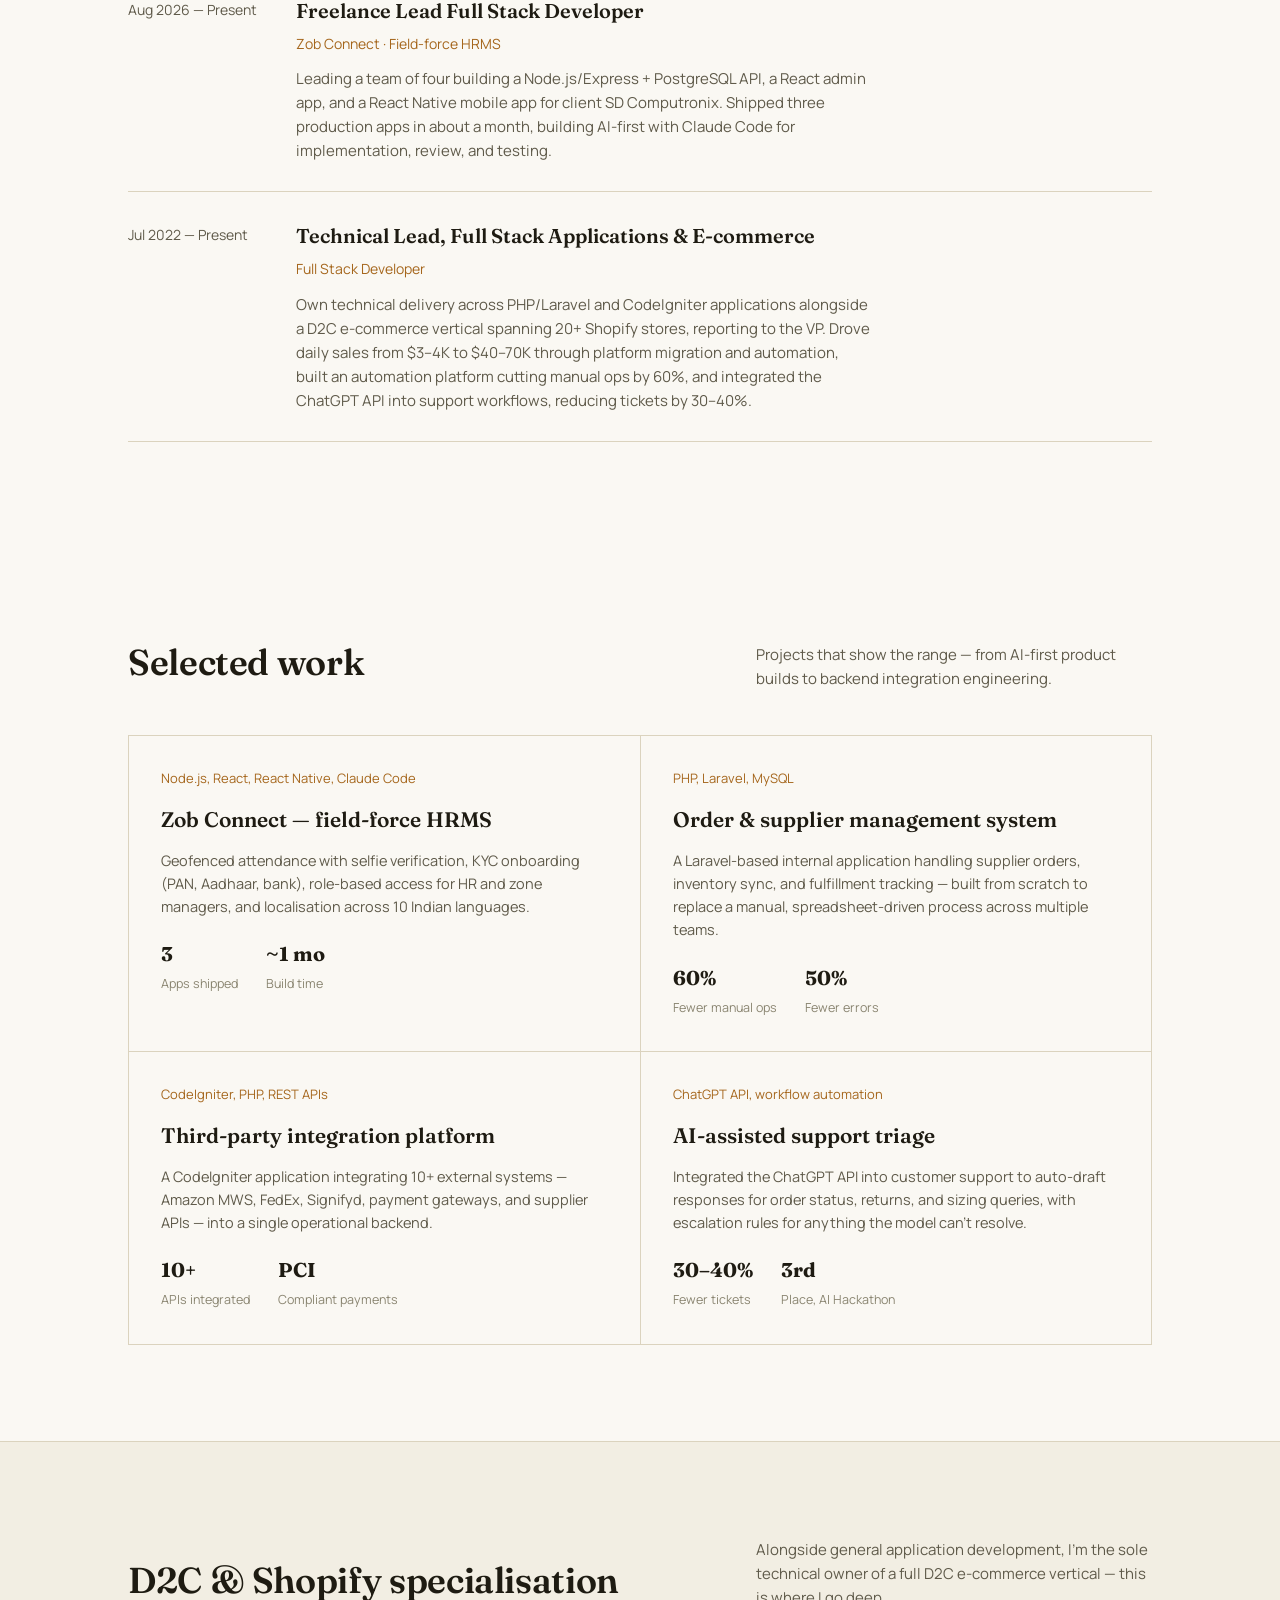
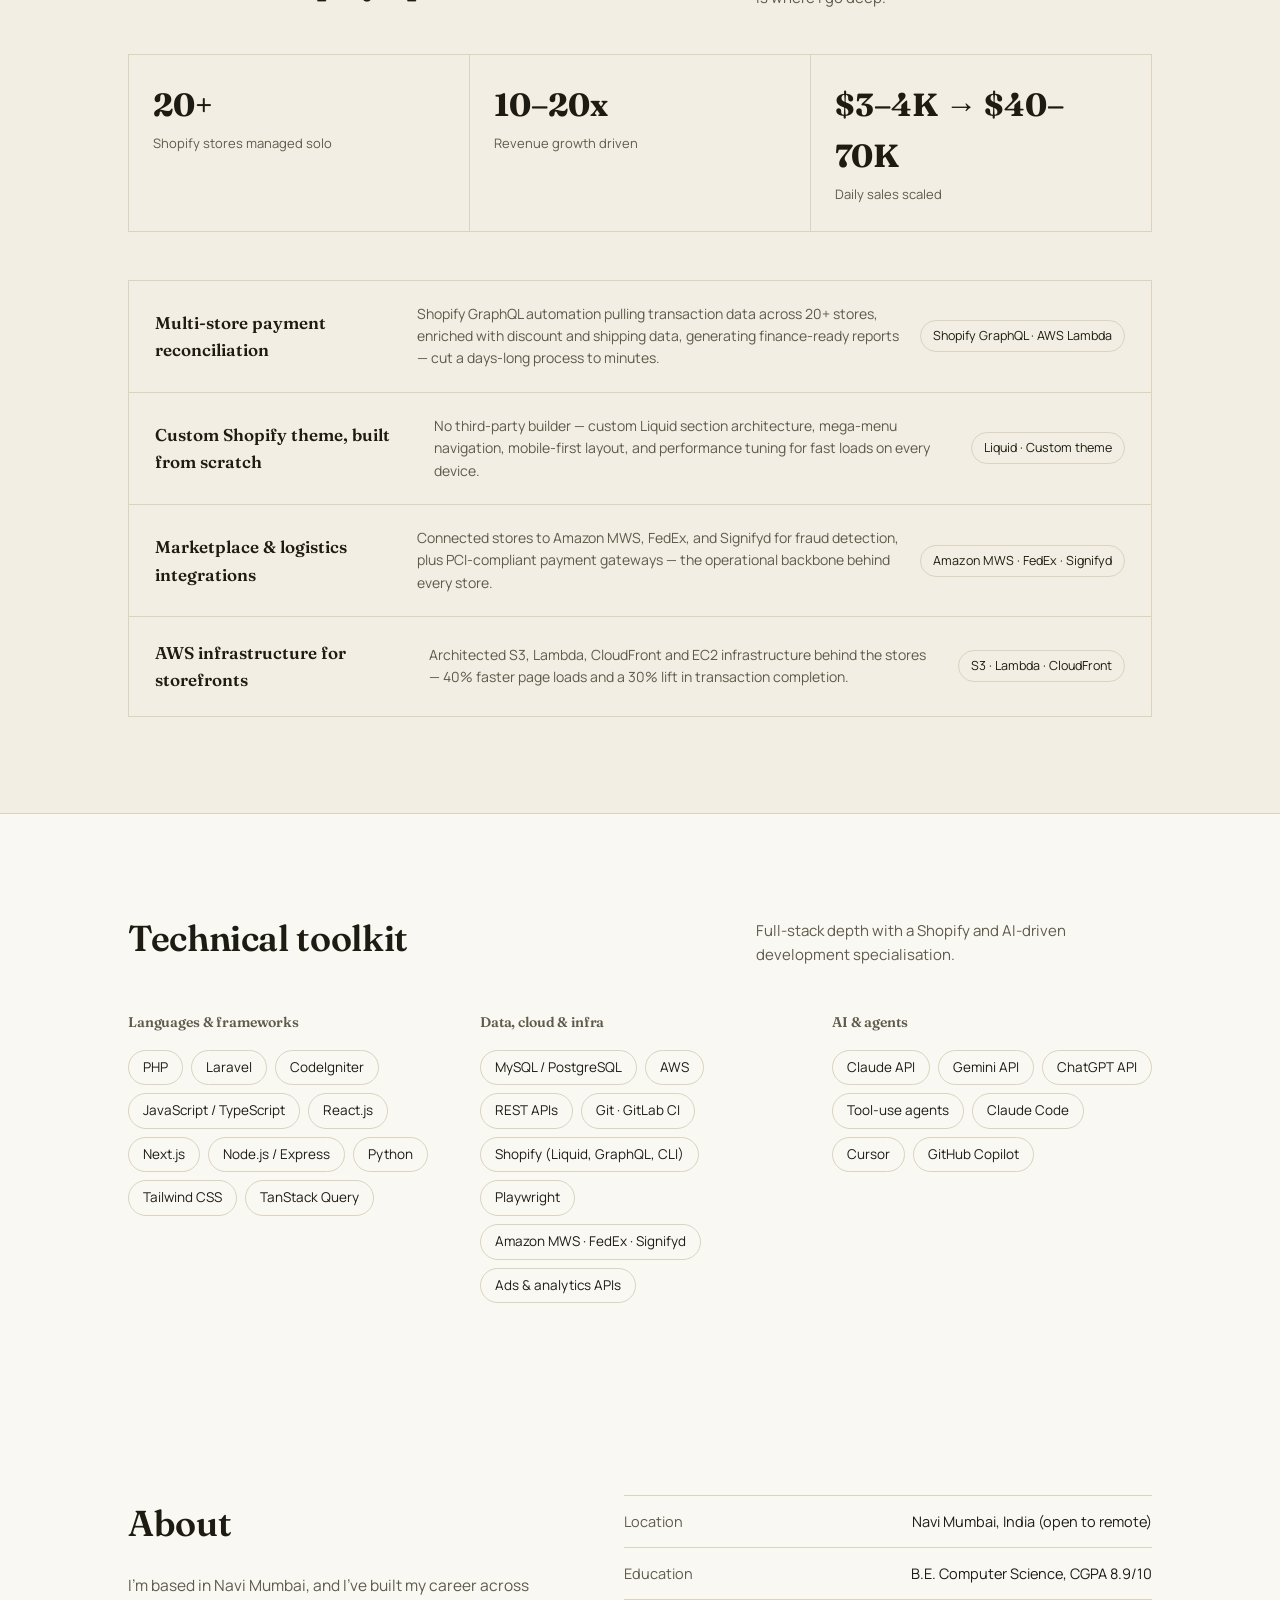
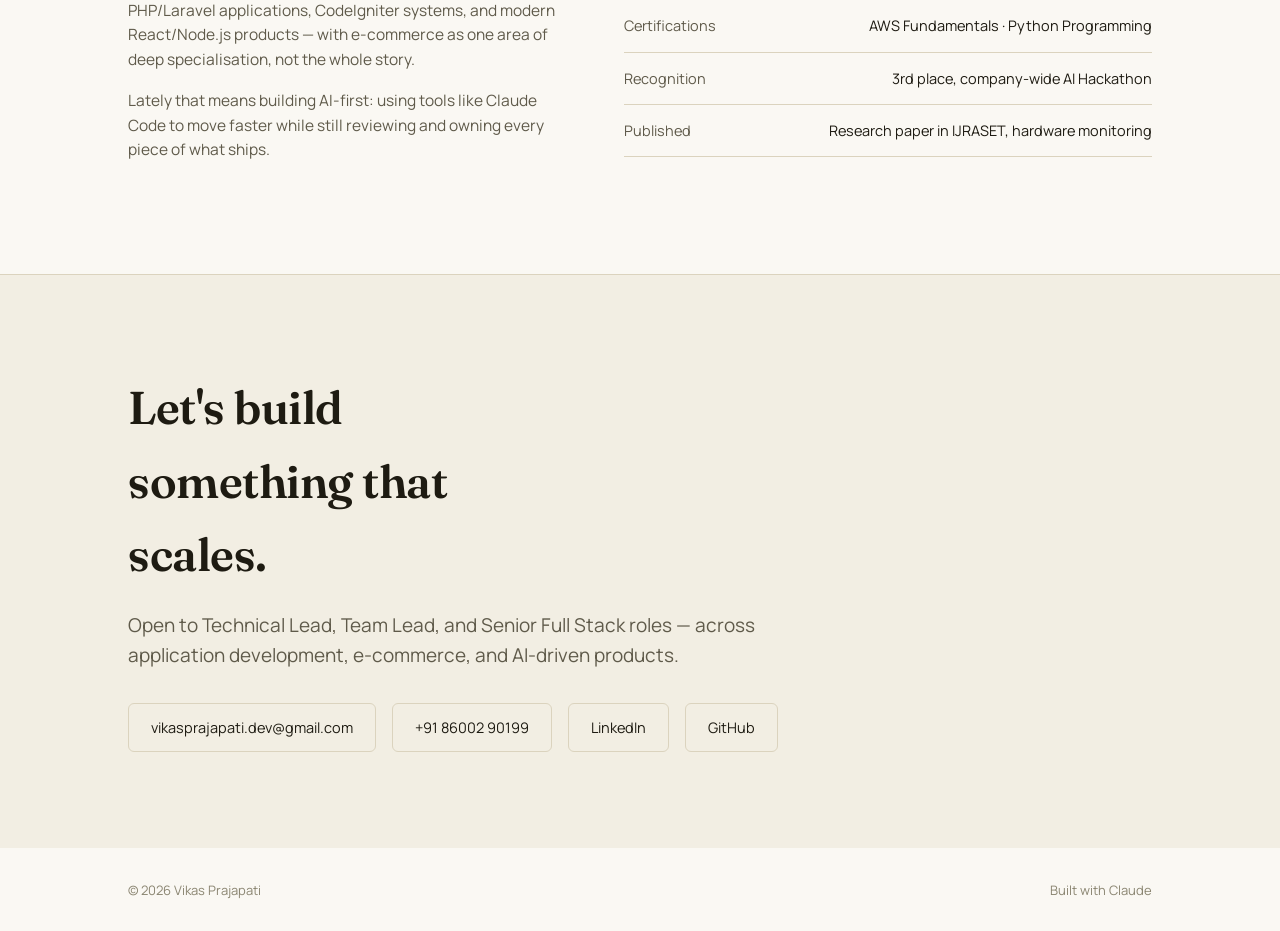
==== commit 2a428310: "Added case study" ====
--- a/index.html
+++ b/index.html
@@ -97,6 +97,56 @@
 .work-metrics span{font-size:12.5px;color:var(--muted2)}
 @media(max-width:720px){.work-grid{grid-template-columns:1fr}}
 
+/* case study */
+#case,#case2{border-top:1px solid var(--border)}
+.case-kicker{display:flex;gap:10px;align-items:center;flex-wrap:wrap;font-size:13.5px;color:var(--accent);margin-bottom:16px}
+.case-kicker .pill{border:1px solid var(--border);padding:3px 12px;border-radius:100px;color:var(--muted);font-size:12.5px}
+.case-title{font-size:clamp(30px,4.6vw,50px);line-height:1.08;max-width:22ch;margin-bottom:20px}
+.case-lead{color:var(--muted);font-size:clamp(16px,1.9vw,18px);max-width:64ch;margin-bottom:36px}
+.case-meta{display:grid;grid-template-columns:repeat(3,1fr);border-top:1px solid var(--border);border-bottom:1px solid var(--border);margin-bottom:72px}
+.case-meta > div{padding:18px 24px;border-left:1px solid var(--border);min-width:0}
+.case-meta > div:first-child{border-left:none;padding-left:0}
+.case-meta span{display:block;font-size:12.5px;color:var(--muted);margin-bottom:4px}
+.case-meta b{display:block;font-weight:600;font-size:14.5px;line-height:1.5}
+.case-block{margin-bottom:72px}
+.case-block:last-child{margin-bottom:0}
+.case-block h3{font-size:clamp(22px,2.6vw,28px);margin-bottom:10px}
+.case-block > p{color:var(--muted);max-width:66ch;font-size:15.5px;margin-bottom:26px}
+.case-grid{display:grid;gap:1px;background:var(--border);border:1px solid var(--border)}
+.case-grid.c3{grid-template-columns:repeat(3,1fr)}
+.case-cell{background:var(--surface);padding:24px 26px;min-width:0}
+.case-cell .label{display:block;font-size:12.5px;color:var(--accent);margin-bottom:8px;font-weight:600}
+.case-cell b{display:block;font-family:'Fraunces',serif;font-size:18px;font-weight:600;line-height:1.3;margin-bottom:8px}
+.case-cell p{color:var(--muted);font-size:14.5px}
+.case-cell.big b{font-size:clamp(28px,3.4vw,38px);margin-bottom:6px}
+.case-cell code{font-family:ui-monospace,SFMono-Regular,Menlo,Consolas,monospace;font-size:.86em;background:var(--bg);border:1px solid var(--border);border-radius:4px;padding:1px 6px;color:var(--text)}
+.loop{display:grid;grid-template-columns:repeat(3,1fr);gap:16px;counter-reset:step}
+.loop-step{border:1px solid var(--border);border-radius:8px;padding:22px 24px;background:var(--surface);min-width:0}
+.loop-step::before{counter-increment:step;content:counter(step);display:flex;align-items:center;justify-content:center;width:28px;height:28px;border-radius:50%;background:var(--accent);color:var(--bg);font-weight:700;font-size:13px;margin-bottom:14px}
+.loop-step b{display:block;font-family:'Fraunces',serif;font-size:17px;font-weight:600;margin-bottom:6px}
+.loop-step p{color:var(--muted);font-size:14.5px}
+.callout{margin-top:20px;border-left:3px solid var(--accent);padding:14px 22px;background:var(--surface);font-size:15.5px}
+.case-sub{font-size:14px;font-weight:600;color:var(--muted);margin:36px 0 14px}
+.case-list{list-style:none;display:grid;grid-template-columns:repeat(2,1fr);gap:12px}
+.case-list li{border:1px solid var(--border);border-radius:8px;padding:14px 18px;font-size:14.5px;color:var(--muted);min-width:0}
+.case-list li b{color:var(--text);font-weight:600}
+.stack-grid{display:grid;grid-template-columns:repeat(2,1fr);gap:28px 32px}
+.stack-grid h4{font-size:13.5px;font-weight:600;color:var(--muted);margin-bottom:12px}
+@media(max-width:900px){
+  .case-grid.c3{grid-template-columns:1fr 1fr}
+}
+@media(max-width:720px){
+  .case-meta{grid-template-columns:1fr}
+  .case-meta > div{border-left:none;padding:14px 0;border-top:1px solid var(--border)}
+  .case-meta > div:first-child{border-top:none}
+  .case-grid.c3{grid-template-columns:1fr}
+  .loop{grid-template-columns:1fr}
+  .case-list{grid-template-columns:1fr}
+  .stack-grid{grid-template-columns:1fr}
+  .case-block{margin-bottom:56px}
+  .case-meta{margin-bottom:56px}
+}
+
 /* d2c / shopify */
 #d2c{background:var(--surface);border-top:1px solid var(--border);border-bottom:1px solid var(--border)}
 .d2c-stats{display:grid;grid-template-columns:repeat(3,1fr);gap:1px;background:var(--border);border:1px solid var(--border);margin-bottom:48px}
@@ -145,6 +195,7 @@
   <div class="nav-inner">
     <a href="#hero" class="brand">Vikas<em>.</em></a>
     <ul class="nav-links">
+      <li><a href="#case">Case studies</a></li>
       <li><a href="#work">Work</a></li>
       <li><a href="#d2c">D2C &amp; Shopify</a></li>
       <li><a href="#experience">Experience</a></li>
@@ -162,7 +213,7 @@
   <div class="wrap">
     <div class="eyebrow">Technical Lead · Mumbai, India</div>
     <h1>Full-stack engineering for applications and platforms that scale.</h1>
-    <p class="lead">I'm Vikas — a Technical Lead who builds full-stack applications end to end, from PHP/Laravel and CodeIgniter systems to modern React and Node.js products. I've spent 4+ years owning technical delivery across web apps, internal tools, and e-commerce platforms, and I currently lead a small team building a field-force HRMS from the ground up.</p>
+    <p class="lead">I'm Vikas — a Technical Lead who builds full-stack applications end to end, from PHP/Laravel and CodeIgniter systems to modern React and Node.js products. I've spent 4+ years owning technical delivery across web apps, internal tools, and e-commerce platforms, and I currently lead a small team building a field-force HRMS from the ground up. I also build AI products: an SEO agent that proves its own fixes, and a multi-store analytics platform where people approve every AI action.</p>
     <div class="cta-row">
       <a href="#work" class="btn btn-fill">See my work</a>
       <a href="mailto:vikasprajapati.dev@gmail.com" class="btn btn-line">Email me</a>
@@ -171,9 +222,201 @@
   <div class="wrap">
     <div class="stats">
       <div class="stat"><b>4+ yrs</b><span>Full-stack experience</span></div>
-      <div class="stat"><b>10+</b><span>Production apps shipped</span></div>
+      <div class="stat"><b>10+</b><span>Third-party APIs integrated</span></div>
       <div class="stat"><b>PHP → React</b><span>Laravel, CodeIgniter to modern stacks</span></div>
       <div class="stat"><b>$15–20M</b><span>Revenue owned, e-commerce vertical</span></div>
+    </div>
+  </div>
+</section>
+
+<section id="case">
+  <div class="wrap">
+    <div class="case-kicker">
+      <span>Case study 01</span>
+      <span class="pill">Live in production</span>
+      <span class="pill">Internal tool</span>
+    </div>
+    <h2 class="case-title">Search Optimizer: an AI agent that fixes Shopify SEO, AEO and GEO issues and proves it worked.</h2>
+    <p class="case-lead">An internal platform I designed, built and shipped end to end. It audits every store with eight tools, scores them on one comparable scale, then uses an autonomous AI agent to fix the issues. A fix only counts when the audit tool confirms it.</p>
+
+    <div class="case-meta">
+      <div><span>My role</span><b>Product decisions, full-stack build and deployment, working with an AI coding assistant</b></div>
+      <div><span>Used by</span><b>The SEO team and management</b></div>
+      <div><span>Scale</span><b>A portfolio of 20–25 Shopify stores</b></div>
+    </div>
+
+    <div class="case-block">
+      <h3>The problem</h3>
+      <p>Store performance depends on classic search (SEO), answer engines (AEO) and AI search engines like ChatGPT and Perplexity (GEO). The team's workflow couldn't keep up with all three.</p>
+      <div class="case-grid c3">
+        <div class="case-cell"><b>Fragmented audits</b><p>Results came from many separate tools, and the scores weren't comparable.</p></div>
+        <div class="case-cell"><b>Manual fixing</b><p>Fixing meant uploading audit files to a chat AI and copying the edits into Shopify by hand.</p></div>
+        <div class="case-cell"><b>No proof</b><p>Nobody could tell which fixes had actually worked.</p></div>
+      </div>
+    </div>
+
+    <div class="case-block">
+      <h3>What the app does</h3>
+      <p>One workspace per store, and one portfolio view across all of them.</p>
+      <div class="case-grid c3">
+        <div class="case-cell"><span class="label">Audit</span><b>Unified audits</b><p>Eight tools run per store: SEOmator (365 rules), Google PageSpeed (median of 3 runs), a GEO optimizer, AI citability, brand presence, rich results, a deep site crawl and Search Console. They combine into Overall, SEO, AEO and GEO scores with configurable weights.</p></div>
+        <div class="case-cell"><span class="label">Understand</span><b>Portfolio dashboards</b><p>A store switcher, prioritised opportunities, trends and store comparison. Each store has Overview, Issues, Pages, Tool reports and History tabs, with period comparison, interactive charts and CSV/Excel export.</p></div>
+        <div class="case-cell"><span class="label">Fix</span><b>AI fixes, the core feature</b><p>An autonomous agent (Claude or Gemini, using tool calls) fixes issues in a copy of the store's theme and, through the Shopify Admin API, in products, pages, blog posts, SEO titles and alt text.</p></div>
+        <div class="case-cell"><span class="label">Trust</span><b>Safe by design</b><p>Every change goes through preview, review, publish and one-click roll back, with an automatic theme backup. Careful mode makes no design changes; Fix it mode does.</p></div>
+        <div class="case-cell"><span class="label">Control</span><b>Cost and control</b><p>Spend limits per fix, batch planning with estimates, and skip or stop for batches or single issues mid-run, with a live per-issue status list.</p></div>
+        <div class="case-cell"><span class="label">Show</span><b>Visible progress</b><p>"Why did the score change?" explanations, before/after for every fix, a celebration screen for each confirmed gain, a Fixed issues view with export, an activity log, and "Learn more" guidance on every issue.</p></div>
+      </div>
+    </div>
+
+    <div class="case-block">
+      <h3>An agent that checks its own work</h3>
+      <p>The agent doesn't get to declare victory. Every fix goes through a verification loop before it is counted.</p>
+      <div class="loop">
+        <div class="loop-step"><b>It sees the real page</b><p>It views the actual rendered pages on a live preview served by Shopify CLI.</p></div>
+        <div class="loop-step"><b>It runs the audit's own rule</b><p>It executes the audit tool's exact rule against its changes.</p></div>
+        <div class="loop-step"><b>It retries with evidence</b><p>Issues that still fail go back to it automatically, along with the evidence.</p></div>
+      </div>
+      <div class="callout">"Fixed" only counts when the audit tool agrees.</div>
+
+      <div class="case-sub">Measurement built to be honest</div>
+      <ul class="case-list">
+        <li><b>Like-for-like comparisons</b> that cancel out scoring-settings changes</li>
+        <li><b>Per-page progress</b> and a confirmation audit that waits for Shopify to update the store</li>
+        <li><b>"Can't be fixed by an app" detection</b> based on evidence</li>
+        <li><b>A highest-reachable-score estimate</b> for each store</li>
+        <li><b>An AI track record</b> per issue type and per AI model</li>
+      </ul>
+    </div>
+
+    <div class="case-block">
+      <h3>Results</h3>
+      <p>First measured run of the rebuilt agent, on one store: SEO score +1, with every confirmed fix verified by the audit tool itself.</p>
+      <div class="case-grid c3">
+        <div class="case-cell big"><span class="label">Measured run</span><b>40% fewer</b><p>Page-level problems on that store, down from 35 to 21</p></div>
+        <div class="case-cell big"><span class="label">Measured run</span><b>2 of 7</b><p>Issues fixed and confirmed by the audit. The preview check had predicted exactly those 2.</p></div>
+        <div class="case-cell big"><span class="label">Measured run</span><b>$3.09</b><p>Total AI cost of the whole run</p></div>
+        <div class="case-cell big"><span class="label">Scale</span><b>8 tools, 1 score</b><p>Audit tools unified into comparable Overall, SEO, AEO and GEO scores per store</p></div>
+        <div class="case-cell big"><span class="label">Scale</span><b>365 rules</b><p>Checked per store by SEOmator alone, alongside PageSpeed, crawl and Search Console data</p></div>
+        <div class="case-cell big"><span class="label">Scale</span><b>20–25 stores</b><p>Managed from one app by the SEO team and management</p></div>
+      </div>
+      <div class="case-sub">The bigger win: finding out why earlier fixes looked ineffective</div>
+      <p style="margin-bottom:16px">Only about 10% of issues were being confirmed. Root-cause analysis found four causes, and the redesign fixed all of them.</p>
+      <ul class="case-list">
+        <li>Scoring settings were changing mid-test</li>
+        <li>The AI was working without seeing the pages</li>
+        <li>Issues were being routed to the wrong place</li>
+        <li>The confirmation audit ran before the store had updated</li>
+      </ul>
+    </div>
+
+    <div class="case-block">
+      <h3>Tech stack</h3>
+      <div class="stack-grid" style="margin-top:22px">
+        <div><h4>Backend</h4><div class="tags"><span class="tag">Node.js</span><span class="tag">Express</span><span class="tag">TypeScript</span><span class="tag">Drizzle ORM</span><span class="tag">MySQL on AWS RDS</span><span class="tag">Background workers</span></div></div>
+        <div><h4>Frontend</h4><div class="tags"><span class="tag">React 19</span><span class="tag">Vite</span><span class="tag">Tailwind CSS v4</span><span class="tag">Accessible (axe-tested)</span><span class="tag">Light and dark themes</span></div></div>
+        <div><h4>AI</h4><div class="tags"><span class="tag">Claude API (Opus, Sonnet)</span><span class="tag">Gemini API</span><span class="tag">Shared tool-use agent framework</span></div></div>
+        <div><h4>Shopify</h4><div class="tags"><span class="tag">Shopify CLI</span><span class="tag">Admin GraphQL API</span><span class="tag">Theme pull, push, dev preview</span></div></div>
+        <div><h4>Quality &amp; delivery</h4><div class="tags"><span class="tag">Playwright</span><span class="tag">zod</span><span class="tag">cheerio</span><span class="tag">ExcelJS</span><span class="tag">SSO sign-in</span><span class="tag">GitLab CI</span></div></div>
+        <div><h4>What this demonstrates</h4><div class="tags"><span class="tag">AI agent design</span><span class="tag">Self-verification loops</span><span class="tag">Cost control</span><span class="tag">Measurement design</span><span class="tag">Root-cause analysis</span><span class="tag">Production deployment</span></div></div>
+      </div>
+    </div>
+  </div>
+</section>
+
+<section id="case2">
+  <div class="wrap">
+    <div class="case-kicker">
+      <span>Case study 02</span>
+      <span class="pill">Live in production, 2026</span>
+      <span class="pill">Internal tool, company SSO</span>
+    </div>
+    <h2 class="case-title">Commerce Optimizer: one trusted view of every store, with AI that proposes and people approve.</h2>
+    <p class="case-lead">A multi-store e-commerce intelligence platform. It brings each Shopify store's sales, advertising (Google, Meta, Bing), web analytics (GA4) and on-site behaviour (Microsoft Clarity) into one dashboard, flags what changed and why, and proposes fixes that a person approves before anything changes.</p>
+
+    <div class="case-meta">
+      <div><span>My role</span><b>Designed and built the full application: architecture, back end, front end, data pipeline and AI features, working with Claude Code as an AI pair-programmer</b></div>
+      <div><span>Built for</span><b>An e-commerce company running several Shopify stores</b></div>
+      <div><span>Workflow</span><b>Task branches, UAT, then production on GitLab. A DevOps colleague handled server deployment and sign-in.</b></div>
+    </div>
+
+    <div class="case-block">
+      <h3>The problem</h3>
+      <p>The team checked Shopify, three ad platforms and two analytics tools separately, and reconciled the numbers by hand. Commerce Optimizer gives one trusted view per store and across all stores, explains changes in plain language, and turns analysis into approved actions.</p>
+      <div class="case-grid c3">
+        <div class="case-cell big"><span class="label">Impact</span><b>6 sources</b><p>Shopify, Google Ads, Meta Ads, Bing Ads, GA4 and Clarity in one view, replacing manual cross-checking</p></div>
+        <div class="case-cell big"><span class="label">Impact</span><b>To the cent</b><p>Sales figures reconcile exactly with Shopify's own sales reports</p></div>
+        <div class="case-cell big"><span class="label">Impact</span><b>±20%</b><p>Cap on AI-proposed budget changes; every action is approved, logged and reversible</p></div>
+        <div class="case-cell big"><span class="label">Engineering</span><b>85% smaller</b><p>Main JavaScript bundle, from 814 kB to 123 kB, through code splitting</p></div>
+        <div class="case-cell big"><span class="label">Engineering</span><b>~0.3 s</b><p>Revisited pages appear from cache, with duplicate requests removed</p></div>
+        <div class="case-cell big"><span class="label">Engineering</span><b>65 tests</b><p>Unit tests, plus linting and responsive checks on phone, tablet and desktop</p></div>
+      </div>
+    </div>
+
+    <div class="case-block">
+      <h3>What the app does</h3>
+      <p>A portfolio view across all stores, and a workspace for each one.</p>
+      <div class="case-grid c3">
+        <div class="case-cell"><span class="label">Overview</span><b>Portfolio overview</b><p>KPI cards with trends (sales, orders, AOV, ad spend, ROAS, MER, conversion rate), a checkout-loss summary, an interactive trend chart, "what moved sales" and a store comparison table.</p></div>
+        <div class="case-cell"><span class="label">Analytics</span><b>Per-store analytics</b><p>Sales with refunds, customer mix, channels, discount codes and fulfilment speed; marketing with an Ads health score; traffic with the GA4 funnel and Clarity frustration signals.</p></div>
+        <div class="case-cell"><span class="label">Advertising</span><b>One ads dashboard</b><p>Google Ads, Meta Ads and Bing Ads compared on a single page, with campaign-level flags for spend without return.</p></div>
+        <div class="case-cell"><span class="label">Insights</span><b>Insights engine</b><p>Rule-based alerts with evidence, likely causes, money impact and next steps: sales and ROAS drops, refund spikes, unshipped orders, checkout abandonment, "page not found" traffic and budget-capped winning campaigns.</p></div>
+        <div class="case-cell"><span class="label">Health</span><b>Ads health checks</b><p>A 0–100 score from five data-driven checks: conversion tracking, non-converting search terms, budget-limited winning campaigns, Meta ad fatigue, and spend without sales.</p></div>
+        <div class="case-cell"><span class="label">AI</span><b>AI layer</b><p>Claude, with Gemini as fallback: root-cause analysis of any insight, weekly strategy briefs per store and across all stores, and an "Ask AI" chat grounded in the store's own data.</p></div>
+      </div>
+      <ul class="case-list" style="margin-top:12px">
+        <li><b>Date filtering everywhere:</b> presets and custom ranges up to a year, each compared with the previous period, in each store's own time zone</li>
+        <li><b>Exports:</b> branded PDF reports, Excel workbooks and CSV, for any period or set of stores</li>
+        <li><b>Store onboarding:</b> a guided "Add store" flow with automatic syncing</li>
+        <li><b>Connection health:</b> plain-language diagnosis when a data source stops working</li>
+      </ul>
+    </div>
+
+    <div class="case-block">
+      <h3>AI that proposes, people approve</h3>
+      <p>The AI can act on live ad accounts, which is exactly why it is not allowed to act alone.</p>
+      <div class="loop">
+        <div class="loop-step"><b>The AI proposes a fix</b><p>Pause or enable campaigns, change budgets (capped at ±20%), add negative keywords, or create discount codes.</p></div>
+        <div class="loop-step"><b>A person approves</b><p>Each proposed action is reviewed and approved individually before it runs.</p></div>
+        <div class="loop-step"><b>Everything is reversible</b><p>Guardrails on every action, a full audit log and one-click undo.</p></div>
+      </div>
+      <div class="callout">Nothing runs until a person approves it.</div>
+
+      <div class="case-sub">AI cost transparency</div>
+      <ul class="case-list">
+        <li><b>Every request is stored</b> with its answer, tokens, time and cost</li>
+        <li><b>A History &amp; Costs view</b> shows spend by feature, store and day</li>
+        <li><b>Waste is visible:</b> money lost on failed requests, and savings from caching</li>
+        <li><b>Spend is controlled</b> by a monthly budget cap and free reuse of identical analyses</li>
+      </ul>
+    </div>
+
+    <div class="case-block">
+      <h3>Technical highlights</h3>
+      <p>The parts that make the numbers trustworthy and the AI affordable.</p>
+      <div class="case-grid c3">
+        <div class="case-cell"><span class="label">Data</span><b>A resilient sync pipeline</b><p>A background worker with database-level job claiming (<code>FOR UPDATE SKIP LOCKED</code>), incremental syncs from every 30 minutes to daily by source, a 180-day history import via Shopify's GraphQL bulk operations, and re-checks of recent ad days because conversions arrive late.</p></div>
+        <div class="case-cell"><span class="label">Accuracy</span><b>Two refund bases, one truth</b><p>Refund accounting supports two reporting bases: one reconciles with Shopify's reports to the cent, the other suits judging ad efficiency. Ratios are computed from period totals, never by averaging daily ratios.</p></div>
+        <div class="case-cell"><span class="label">Limits</span><b>Budgeting a tight API</b><p>Microsoft Clarity's export API allows 10 requests a day per project, so the app budgets itself to at most 8 and keeps raw responses so data can be rebuilt without new calls.</p></div>
+        <div class="case-cell"><span class="label">AI engineering</span><b>Reliable, cheap AI</b><p>Structured JSON outputs validated with Zod, prompt caching of store facts that cut follow-up costs, automatic reuse of identical analyses, retries when an answer is cut off, and per-request cost metering with AsyncLocalStorage.</p></div>
+        <div class="case-cell"><span class="label">Performance</span><b>Fast to load, fast to revisit</b><p>Code splitting took the main bundle from 814 kB to 123 kB. Data loading moved to TanStack Query, so a revisited page appears from cache in about 0.3 s, duplicate requests disappear and data refreshes in the background.</p></div>
+        <div class="case-cell"><span class="label">Security</span><b>Privacy by design</b><p>Platform tokens encrypted at rest (AES-256-GCM), no customer names, emails or addresses stored for abandoned checkouts, and company SSO with domain-restricted access.</p></div>
+      </div>
+      <ul class="case-list" style="margin-top:12px">
+        <li><b>Database:</b> MySQL 8 on AWS RDS, shared with another internal app through prefixed tables and a separate migration history, with composite keys and indexes designed per query</li>
+        <li><b>Quality:</b> 65 unit tests, Oxlint including the React Hooks rules, Prettier, and layouts checked in light and dark mode</li>
+      </ul>
+    </div>
+
+    <div class="case-block">
+      <h3>Tech stack</h3>
+      <div class="stack-grid" style="margin-top:22px">
+        <div><h4>Back end</h4><div class="tags"><span class="tag">Node.js 24</span><span class="tag">TypeScript</span><span class="tag">Express</span><span class="tag">Drizzle ORM</span><span class="tag">Zod</span><span class="tag">MySQL 8 on AWS RDS</span></div></div>
+        <div><h4>Front end</h4><div class="tags"><span class="tag">React 19</span><span class="tag">Vite</span><span class="tag">Tailwind CSS 4</span><span class="tag">TanStack Query</span><span class="tag">Recharts</span><span class="tag">react-day-picker</span></div></div>
+        <div><h4>Integrations</h4><div class="tags"><span class="tag">Shopify Admin GraphQL (bulk operations)</span><span class="tag">Google Ads API</span><span class="tag">Meta Marketing API</span><span class="tag">Microsoft Advertising API</span><span class="tag">GA4 Data API</span><span class="tag">Clarity Data Export API</span></div></div>
+        <div><h4>AI</h4><div class="tags"><span class="tag">Claude API (Opus for analysis, Sonnet for chat)</span><span class="tag">Gemini fallback</span><span class="tag">Prompt caching</span></div></div>
+        <div><h4>Tooling</h4><div class="tags"><span class="tag">Playwright</span><span class="tag">ExcelJS</span><span class="tag">Oxlint</span><span class="tag">Prettier</span><span class="tag">Node test runner</span><span class="tag">GitLab</span></div></div>
+        <div><h4>What this demonstrates</h4><div class="tags"><span class="tag">Data pipeline design</span><span class="tag">Human-in-the-loop AI</span><span class="tag">AI cost engineering</span><span class="tag">Financial accuracy</span><span class="tag">Performance tuning</span><span class="tag">Security and privacy</span></div></div>
+      </div>
     </div>
   </div>
 </section>
@@ -290,22 +533,26 @@
           <span class="tag">CodeIgniter</span><span class="tag">JavaScript / TypeScript</span>
           <span class="tag">React.js</span><span class="tag">Next.js</span>
           <span class="tag">Node.js / Express</span><span class="tag">Python</span>
+          <span class="tag">Tailwind CSS</span><span class="tag">TanStack Query</span>
         </div>
       </div>
       <div class="skill-group">
         <h3>Data, cloud &amp; infra</h3>
         <div class="tags">
           <span class="tag">MySQL / PostgreSQL</span><span class="tag">AWS</span>
-          <span class="tag">REST APIs</span><span class="tag">Git &amp; CI/CD</span>
-          <span class="tag">Shopify (Liquid, GraphQL)</span>
+          <span class="tag">REST APIs</span><span class="tag">Git · GitLab CI</span>
+          <span class="tag">Shopify (Liquid, GraphQL, CLI)</span><span class="tag">Playwright</span>
+          <span class="tag">Amazon MWS · FedEx · Signifyd</span>
+          <span class="tag">Ads &amp; analytics APIs</span>
         </div>
       </div>
       <div class="skill-group">
-        <h3>AI-driven development</h3>
+        <h3>AI &amp; agents</h3>
         <div class="tags">
+          <span class="tag">Claude API</span><span class="tag">Gemini API</span>
+          <span class="tag">ChatGPT API</span><span class="tag">Tool-use agents</span>
           <span class="tag">Claude Code</span><span class="tag">Cursor</span>
-          <span class="tag">GitHub Copilot</span><span class="tag">ChatGPT API</span>
-          <span class="tag">Signifyd · FedEx · Amazon MWS</span>
+          <span class="tag">GitHub Copilot</span>
         </div>
       </div>
     </div>
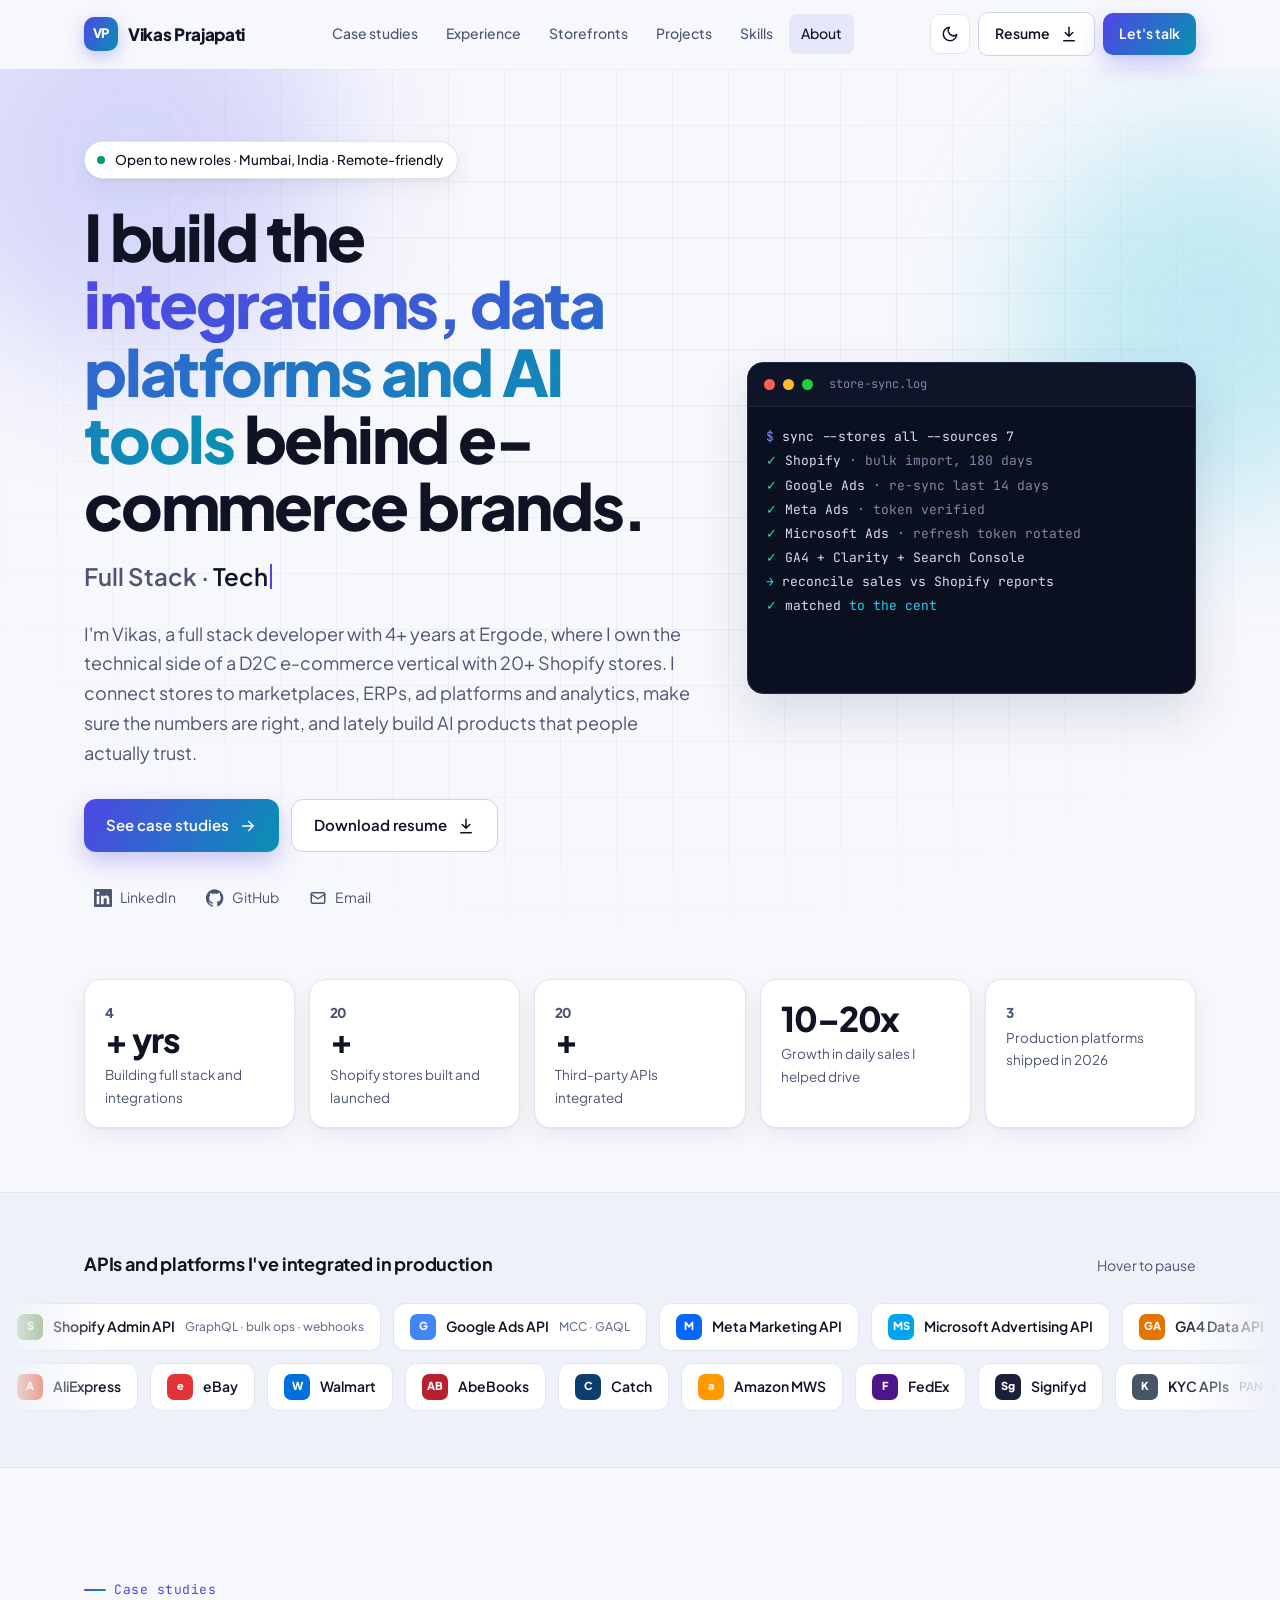
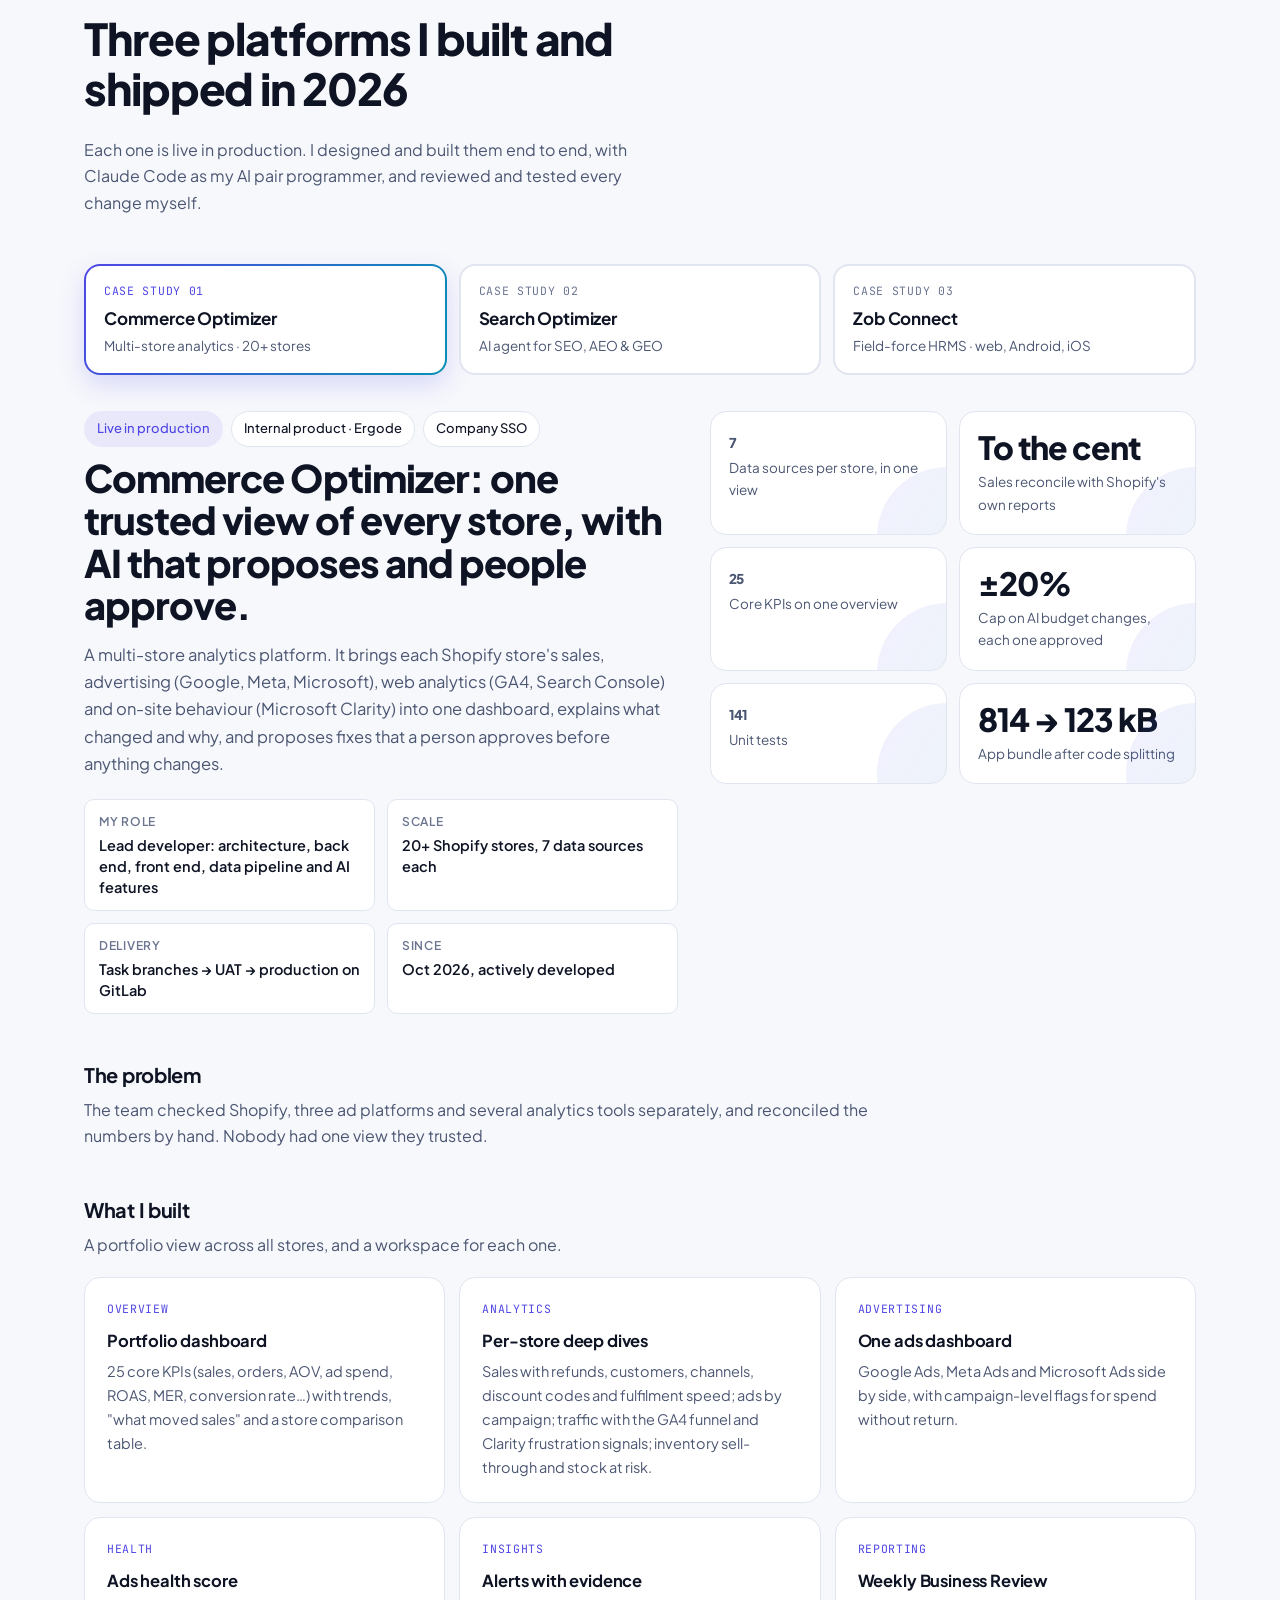
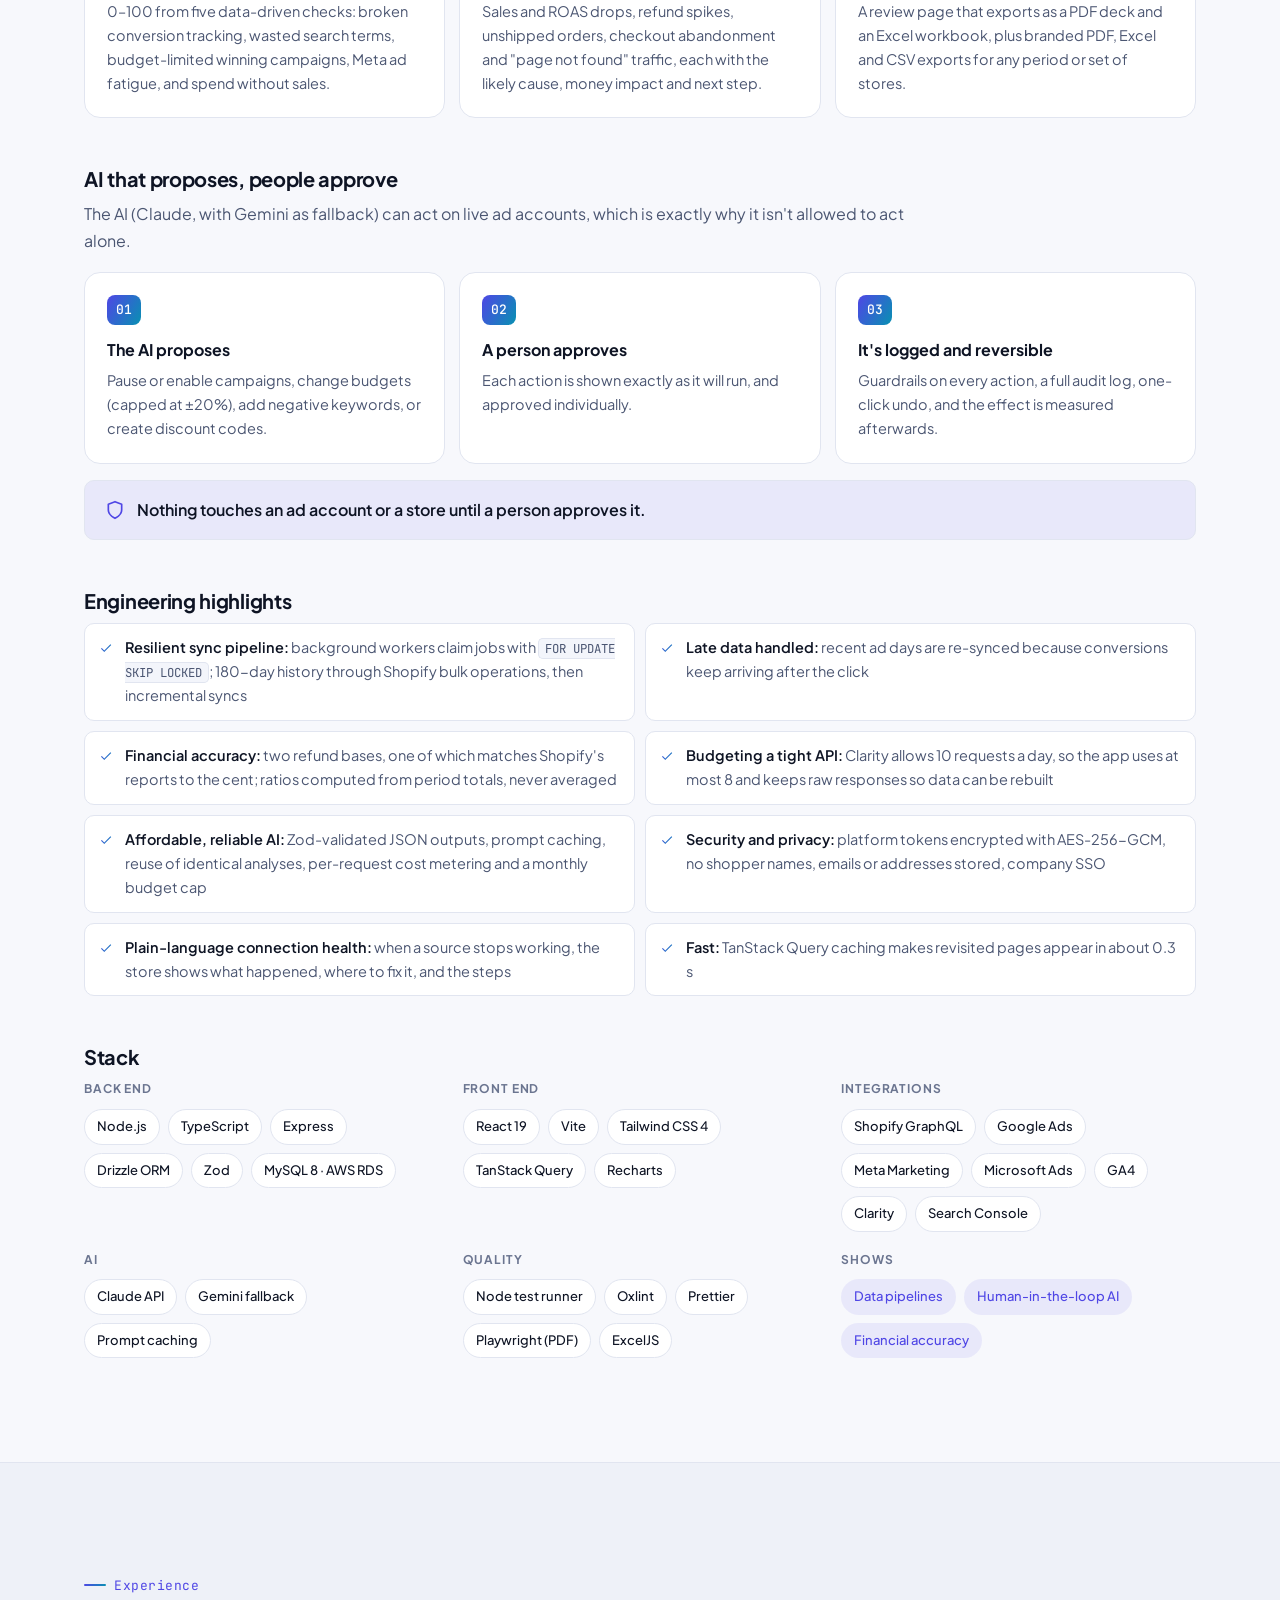
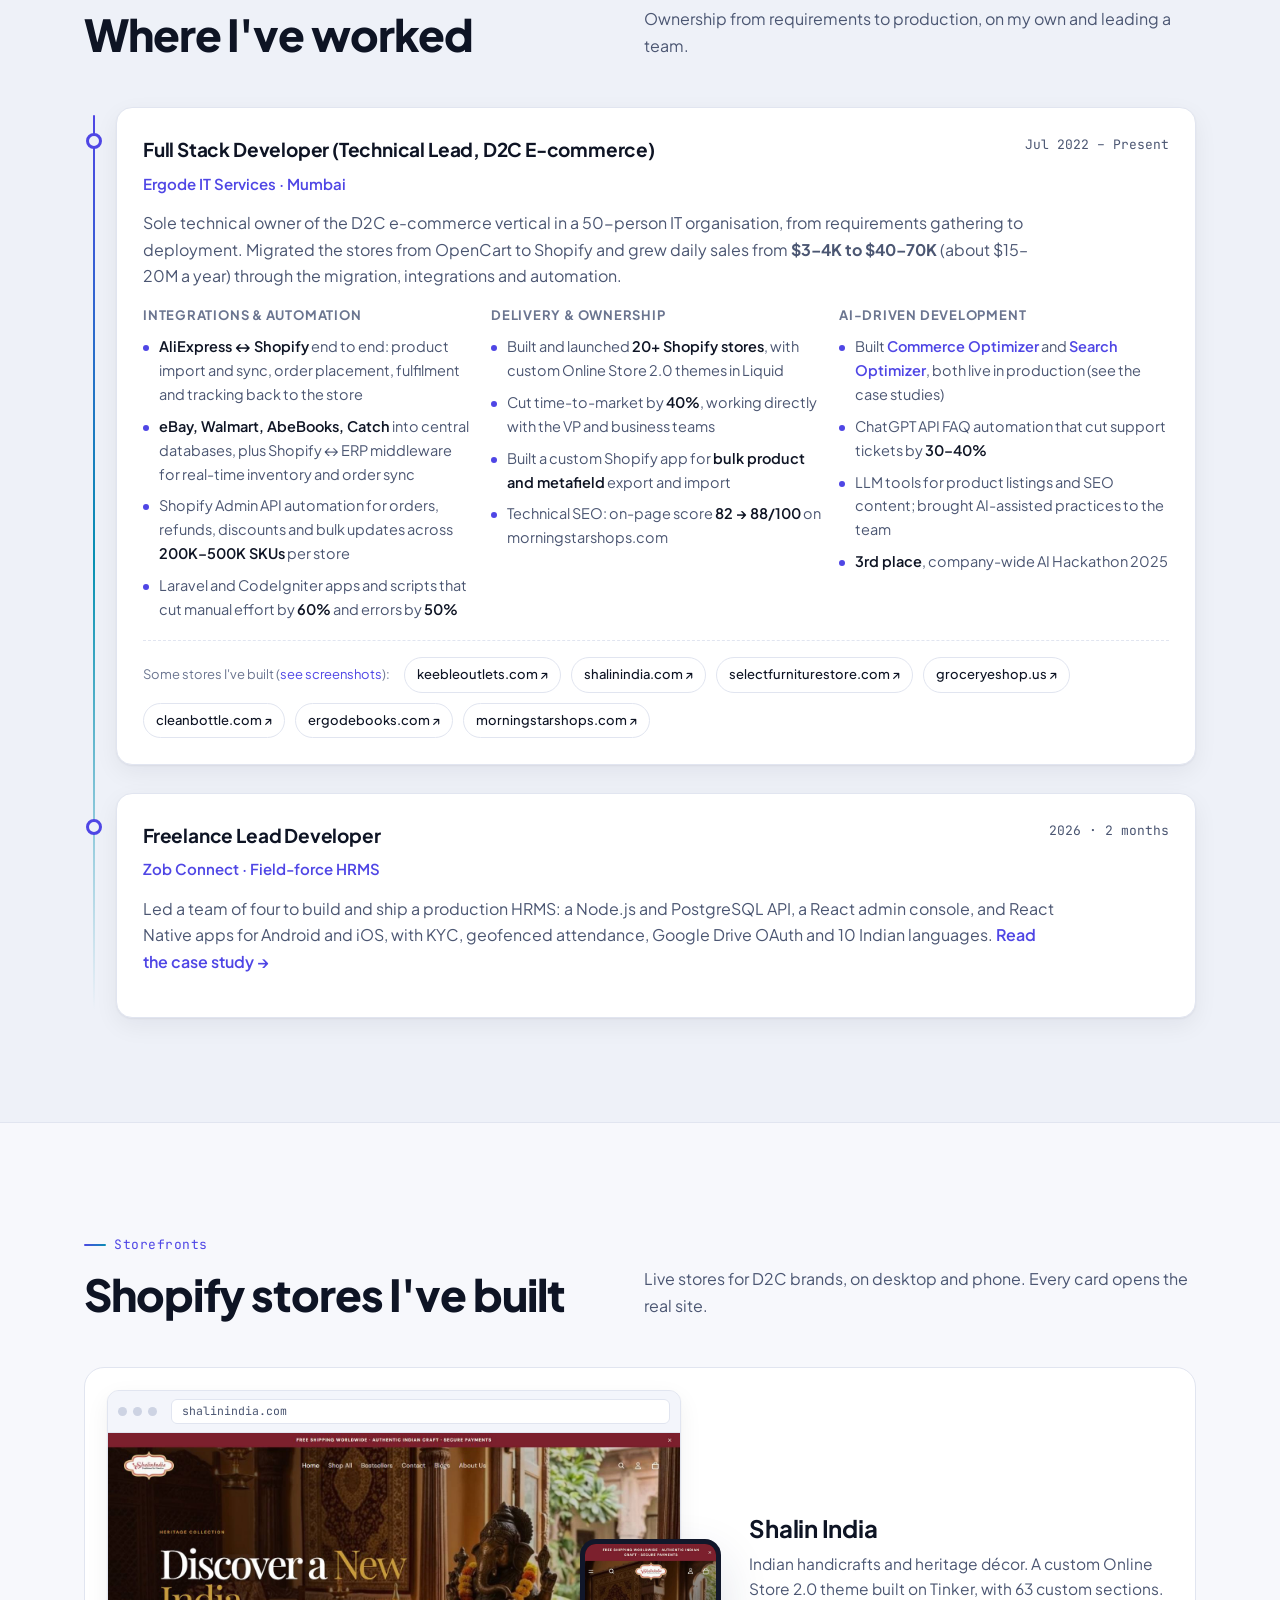
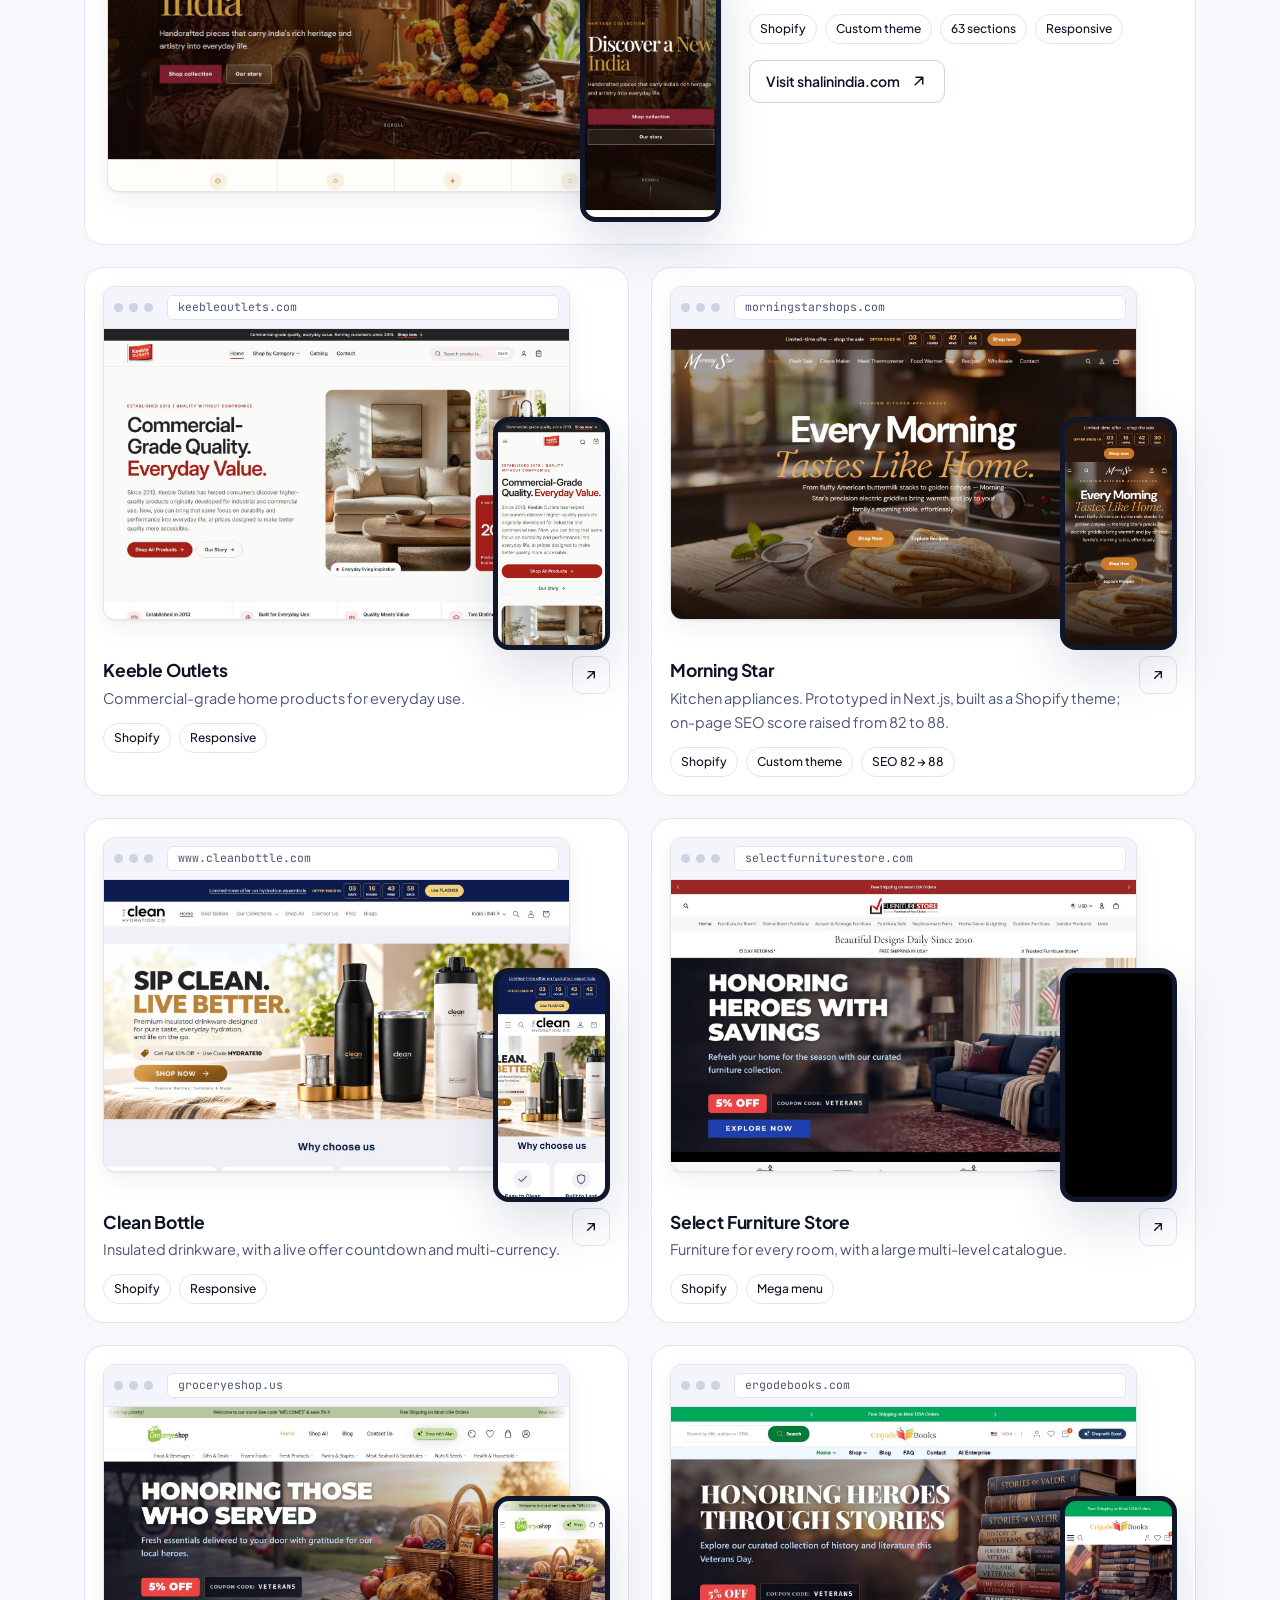
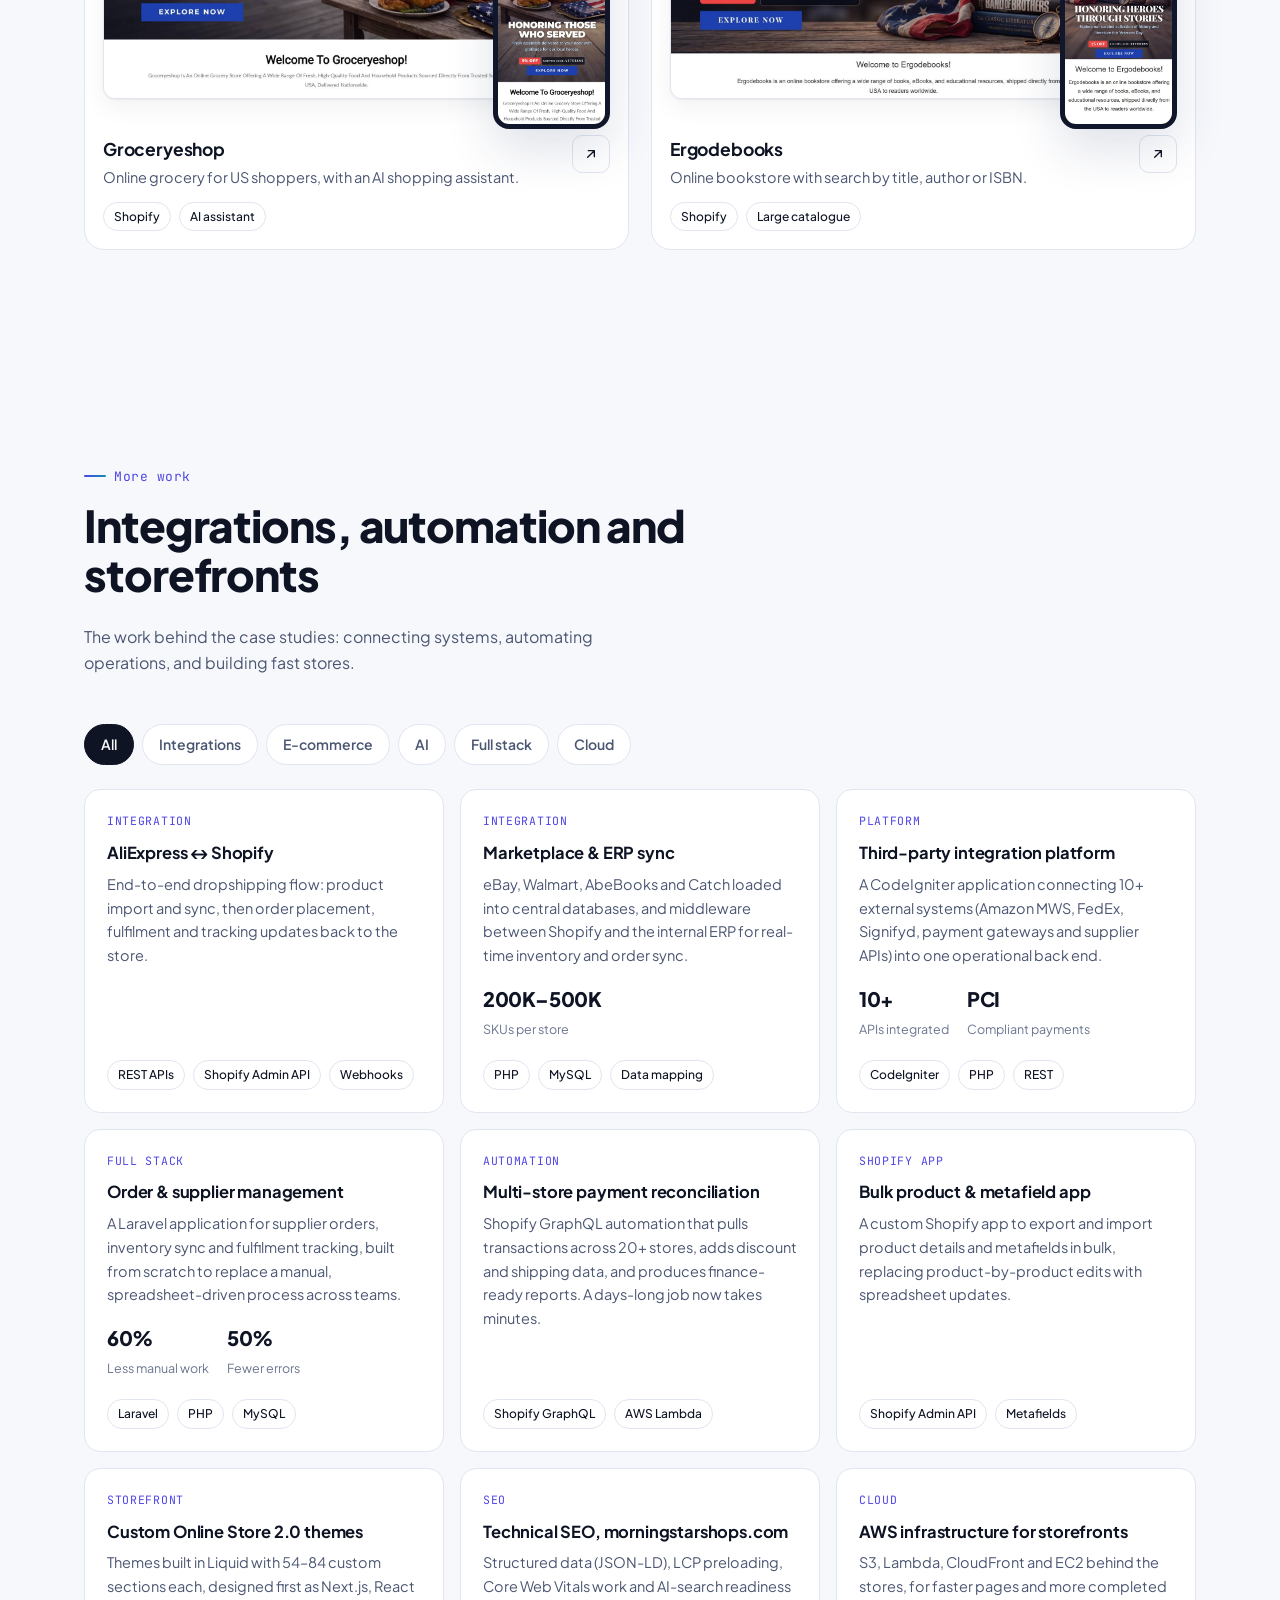
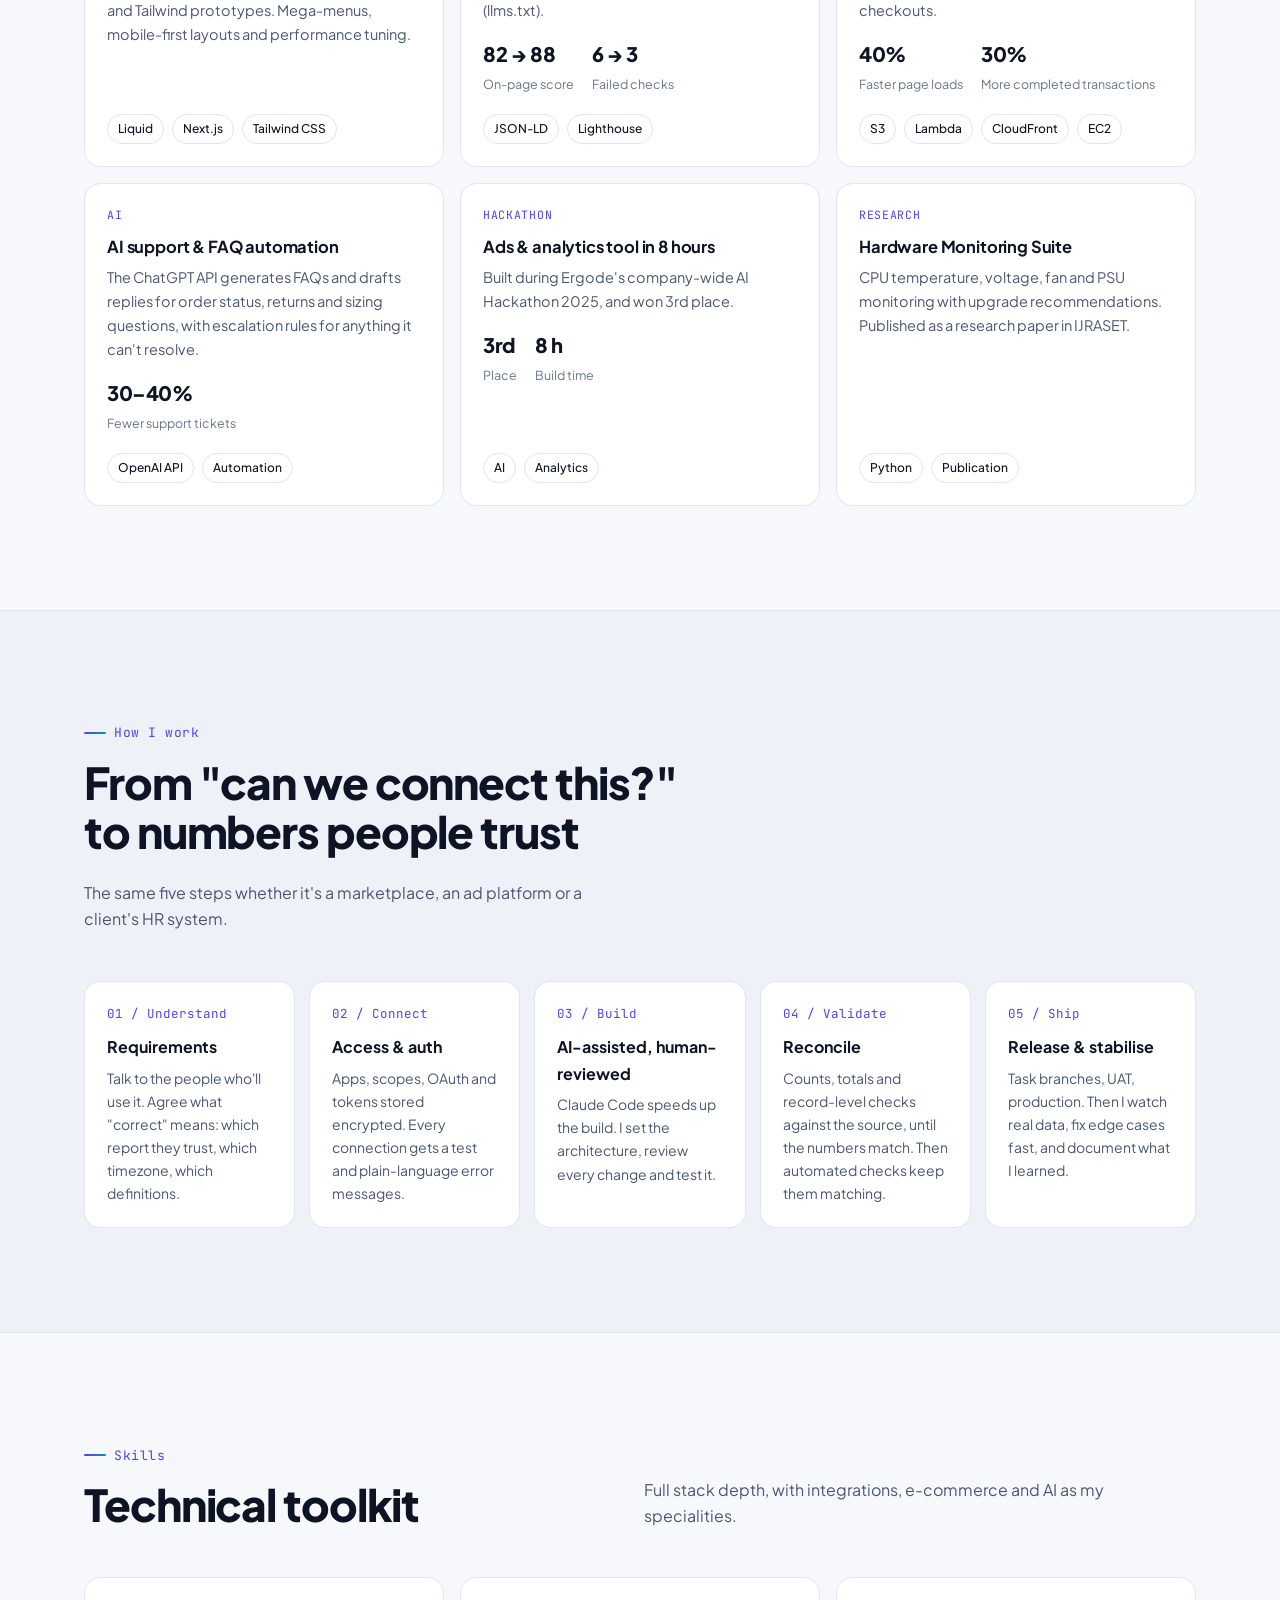
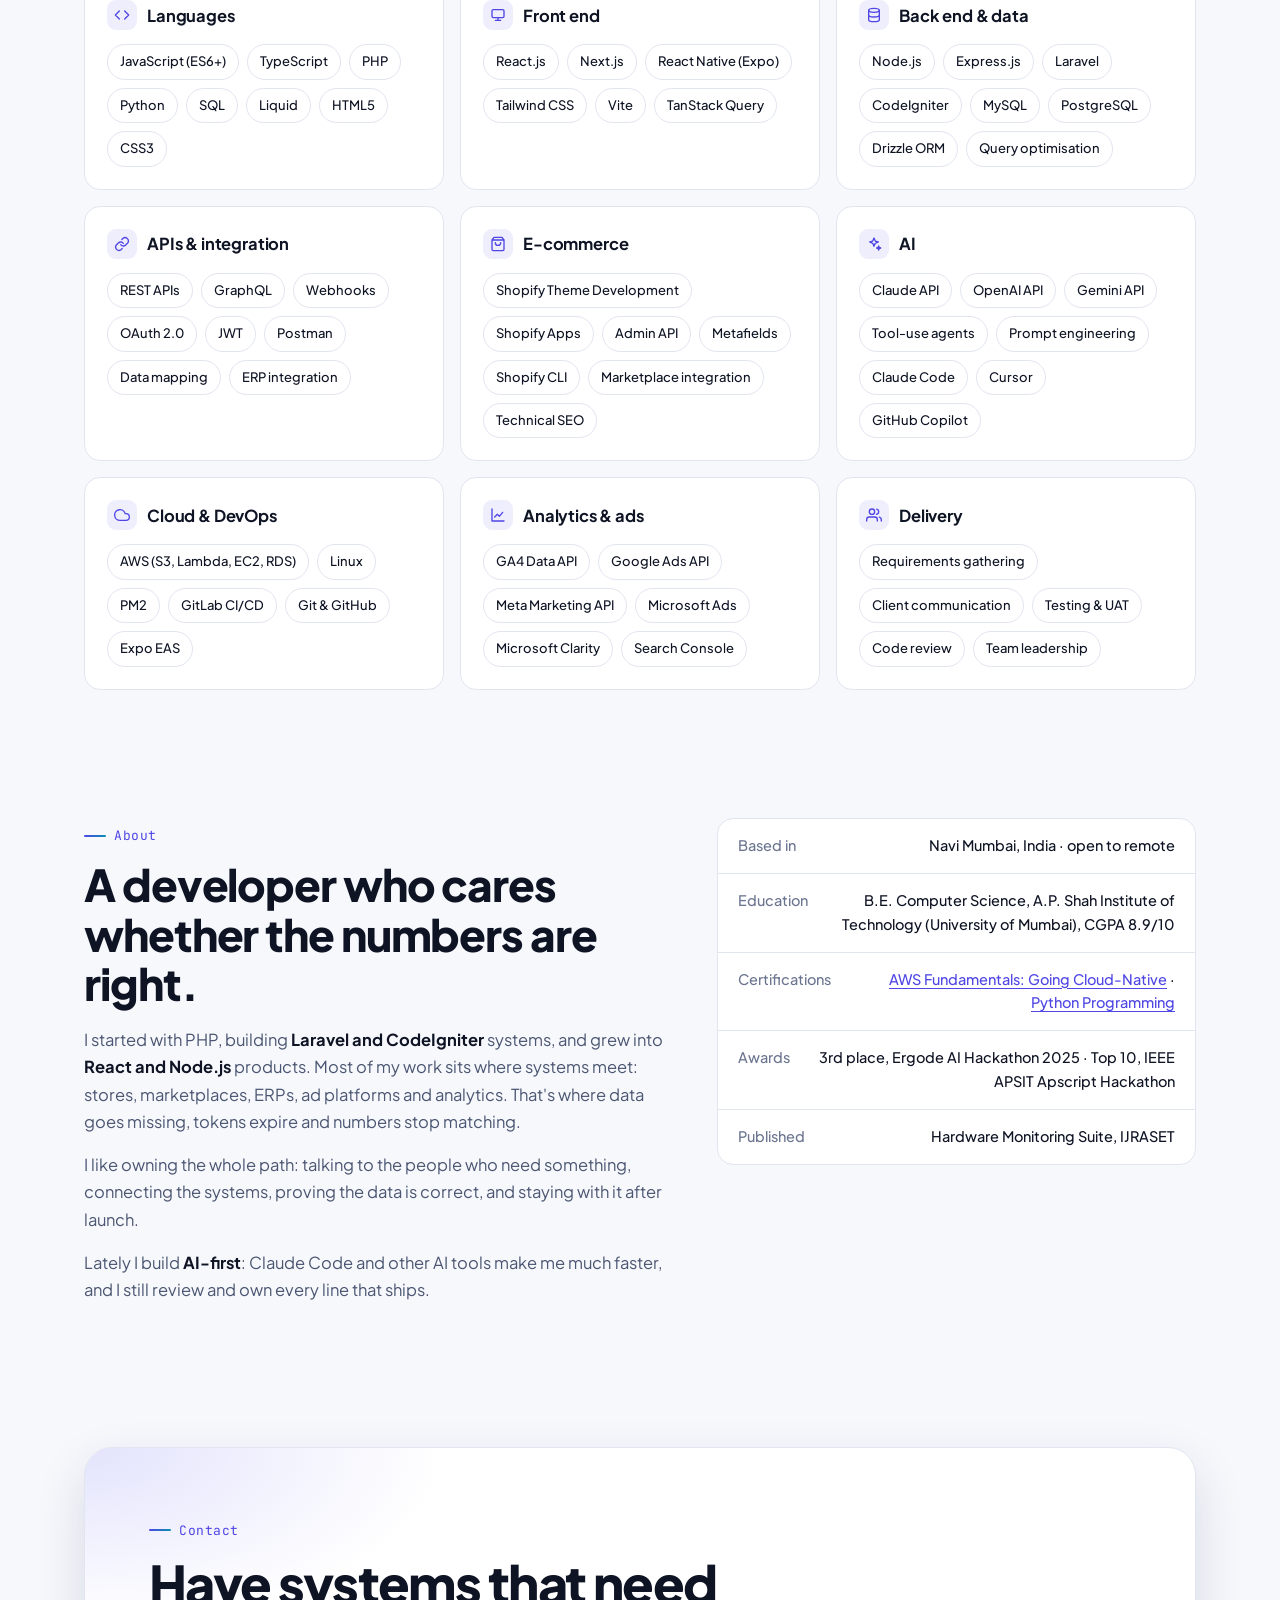
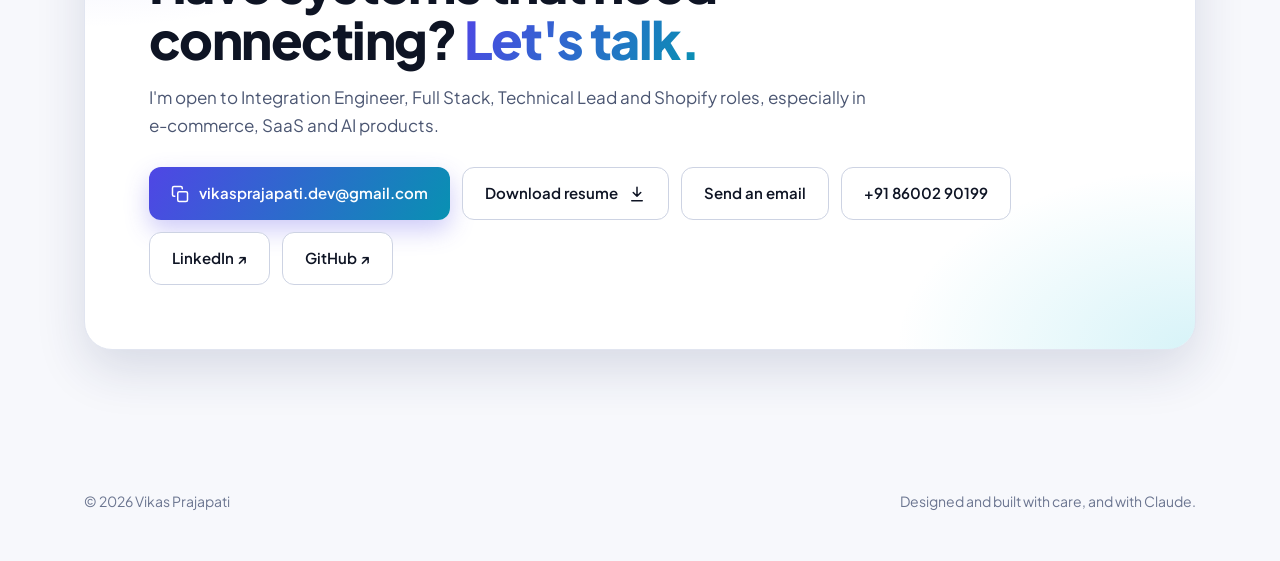
==== commit 24669194: "Redesign portfolio: case studies, storefront gallery, social preview - New modern design with light " ====
--- a/index.html
+++ b/index.html
@@ -1,622 +1,1175 @@
 <!DOCTYPE html>
 <html lang="en">
 <head>
-<meta charset="UTF-8" />
-<meta name="viewport" content="width=device-width, initial-scale=1, viewport-fit=cover" />
-<title>Vikas Prajapati — Technical Lead, Full Stack &amp; Shopify</title>
+<meta charset="UTF-8">
+<meta name="viewport" content="width=device-width, initial-scale=1, viewport-fit=cover">
+<title>Vikas Prajapati · Full Stack &amp; Integration Engineer</title>
+<meta name="description" content="Vikas Prajapati: full stack engineer in Mumbai who builds e-commerce integrations, data platforms and AI products. Shopify, Google and Meta Ads, GA4, marketplace APIs, Node.js, PHP, React.">
+<meta name="author" content="Vikas Prajapati">
+<meta property="og:type" content="website">
+<meta property="og:title" content="Vikas Prajapati · Full Stack &amp; Integration Engineer">
+<meta property="og:description" content="I build the integrations, data platforms and AI tools behind e-commerce brands.">
+<!-- Social preview. These URLs assume the repo is named VikasSprajapati.github.io; change them if the site lives elsewhere. -->
+<link rel="canonical" href="https://vikassprajapati.github.io/">
+<meta property="og:url" content="https://vikassprajapati.github.io/">
+<meta property="og:site_name" content="Vikas Prajapati">
+<meta property="og:image" content="https://vikassprajapati.github.io/assets/og-image.png">
+<meta property="og:image:width" content="1200">
+<meta property="og:image:height" content="630">
+<meta property="og:image:alt" content="Vikas Prajapati, Full Stack and Integration Engineer, with screenshots of Shopify stores he built">
+<meta name="twitter:card" content="summary_large_image">
+<meta name="twitter:title" content="Vikas Prajapati · Full Stack &amp; Integration Engineer">
+<meta name="twitter:description" content="I build the integrations, data platforms and AI tools behind e-commerce brands.">
+<meta name="twitter:image" content="https://vikassprajapati.github.io/assets/og-image.png">
+<script type="application/ld+json">
+{"@context":"https://schema.org","@type":"Person","name":"Vikas Prajapati","jobTitle":"Full Stack & Integration Engineer",
+ "url":"https://vikassprajapati.github.io/","image":"https://vikassprajapati.github.io/assets/og-image.png",
+ "email":"mailto:vikasprajapati.dev@gmail.com","address":{"@type":"PostalAddress","addressLocality":"Navi Mumbai","addressCountry":"IN"},
+ "worksFor":{"@type":"Organization","name":"Ergode IT Services"},"alumniOf":{"@type":"CollegeOrUniversity","name":"A.P. Shah Institute of Technology"},
+ "sameAs":["https://www.linkedin.com/in/vkasprajapati/","https://github.com/VikasSprajapati"]}
+</script>
+<meta name="theme-color" content="#0A0E1A" media="(prefers-color-scheme: dark)">
+<meta name="theme-color" content="#F7F8FC" media="(prefers-color-scheme: light)">
+<link rel="icon" href="data:image/svg+xml,%3Csvg xmlns='http://www.w3.org/2000/svg' viewBox='0 0 64 64'%3E%3Cdefs%3E%3ClinearGradient id='g' x1='0' y1='0' x2='1' y2='1'%3E%3Cstop offset='0' stop-color='%236366F1'/%3E%3Cstop offset='1' stop-color='%2306B6D4'/%3E%3C/linearGradient%3E%3C/defs%3E%3Crect width='64' height='64' rx='16' fill='url(%23g)'/%3E%3Ctext x='32' y='42' font-family='Arial' font-weight='700' font-size='26' text-anchor='middle' fill='white'%3EVP%3C/text%3E%3C/svg%3E">
 <link rel="preconnect" href="https://fonts.googleapis.com">
 <link rel="preconnect" href="https://fonts.gstatic.com" crossorigin>
-<link href="https://fonts.googleapis.com/css2?family=Fraunces:opsz,wght@9..144,400;9..144,500;9..144,600;9..144,700&family=Manrope:wght@400;500;600;700&display=swap" rel="stylesheet">
+<link href="https://fonts.googleapis.com/css2?family=Plus+Jakarta+Sans:wght@400;500;600;700;800&family=JetBrains+Mono:wght@400;500&display=swap" rel="stylesheet">
+<script>document.documentElement.classList.add('js');try{var t=localStorage.getItem('vp-theme');if(t==='light'||t==='dark')document.documentElement.setAttribute('data-theme',t);}catch(e){}</script>
 <style>
+/* ---------- Tokens ---------- */
 :root{
-  --bg:#15140F; --surface:#1D1B15; --surface2:#242119; --border:#332F24;
-  --accent:#C98A3B; --accent-soft:#E8B978; --text:#F2EFE7; --muted:#A6A093; --muted2:#726C5C;
+  --bg:#F7F8FC; --bg-2:#EEF1F8; --surface:#FFFFFF; --surface-2:#F3F5FB; --border:#E1E5F0; --border-2:#CDD3E3;
+  --text:#0E1424; --muted:#4B5672; --muted-2:#6B7590;
+  --accent:#4F46E5; --accent-2:#0891B2; --accent-soft:rgba(79,70,229,.09); --on-accent:#FFFFFF;
+  --good:#059669; --shadow:0 1px 2px rgba(16,24,40,.05),0 8px 24px rgba(16,24,40,.06);
+  --shadow-lg:0 20px 50px rgba(30,41,90,.14);
+  --grid-line:rgba(14,20,36,.05);
 }
-@media (prefers-color-scheme: light){
-  :root:not([data-theme="dark"]){
-    --bg:#FAF8F3; --surface:#F2EEE3; --surface2:#EBE5D6; --border:#DBD3BE;
-    --accent:#A5661C; --accent-soft:#8A5216; --text:#1E1B12; --muted:#5F5A4A; --muted2:#8A8571;
+@media (prefers-color-scheme: dark){
+  :root:not([data-theme="light"]){
+    --bg:#0A0E1A; --bg-2:#0D1222; --surface:#111729; --surface-2:#161E35; --border:#222B45; --border-2:#2E3958;
+    --text:#E8ECF5; --muted:#A3AEC7; --muted-2:#76819C;
+    --accent:#818CF8; --accent-2:#22D3EE; --accent-soft:rgba(129,140,248,.12); --on-accent:#0A0E1A;
+    --good:#34D399; --shadow:0 1px 2px rgba(0,0,0,.3),0 8px 24px rgba(0,0,0,.25);
+    --shadow-lg:0 24px 60px rgba(0,0,0,.45);
+    --grid-line:rgba(232,236,245,.045);
   }
 }
-:root[data-theme="light"]{
-  --bg:#FAF8F3; --surface:#F2EEE3; --surface2:#EBE5D6; --border:#DBD3BE;
-  --accent:#A5661C; --accent-soft:#8A5216; --text:#1E1B12; --muted:#5F5A4A; --muted2:#8A8571;
+:root[data-theme="dark"]{
+  --bg:#0A0E1A; --bg-2:#0D1222; --surface:#111729; --surface-2:#161E35; --border:#222B45; --border-2:#2E3958;
+  --text:#E8ECF5; --muted:#A3AEC7; --muted-2:#76819C;
+  --accent:#818CF8; --accent-2:#22D3EE; --accent-soft:rgba(129,140,248,.12); --on-accent:#0A0E1A;
+  --good:#34D399; --shadow:0 1px 2px rgba(0,0,0,.3),0 8px 24px rgba(0,0,0,.25);
+  --shadow-lg:0 24px 60px rgba(0,0,0,.45);
+  --grid-line:rgba(232,236,245,.045);
 }
-:root[data-theme="dark"]{
-  --bg:#15140F; --surface:#1D1B15; --surface2:#242119; --border:#332F24;
-  --accent:#C98A3B; --accent-soft:#E8B978; --text:#F2EFE7; --muted:#A6A093; --muted2:#726C5C;
+:root{--grad:linear-gradient(120deg,var(--accent),var(--accent-2));--radius:16px;--radius-sm:10px;
+  --font:'Plus Jakarta Sans',system-ui,-apple-system,'Segoe UI',Roboto,sans-serif;
+  --mono:'JetBrains Mono',ui-monospace,SFMono-Regular,Consolas,monospace}
+
+/* ---------- Base ---------- */
+*,*::before,*::after{box-sizing:border-box;margin:0;padding:0}
+html{scroll-behavior:smooth;scroll-padding-top:80px;-webkit-text-size-adjust:100%}
+body{background:var(--bg);color:var(--text);font-family:var(--font);font-size:16px;line-height:1.65;
+  overflow-x:hidden;-webkit-font-smoothing:antialiased;transition:background .3s,color .3s}
+img,svg{display:block}
+a{color:inherit;text-decoration:none}
+button{font:inherit;color:inherit;cursor:pointer;background:none;border:0}
+:focus-visible{outline:2px solid var(--accent);outline-offset:3px;border-radius:6px}
+::selection{background:var(--accent);color:var(--on-accent)}
+.wrap{width:100%;max-width:1160px;margin:0 auto;padding:0 24px}
+@media(max-width:640px){.wrap{padding:0 16px}}
+section{padding:104px 0;position:relative}
+@media(max-width:720px){section{padding:72px 0}}
+.skip{position:absolute;left:-999px;top:12px;background:var(--surface);padding:10px 16px;border-radius:8px;z-index:100;box-shadow:var(--shadow)}
+.skip:focus{left:12px}
+.grad-text{background:var(--grad);-webkit-background-clip:text;background-clip:text;color:transparent}
+.mono{font-family:var(--mono)}
+
+/* ---------- Progress + nav ---------- */
+#progress{position:fixed;top:0;left:0;height:3px;width:0;background:var(--grad);z-index:60;transition:width .1s linear}
+header.nav{position:sticky;top:0;z-index:50;transition:background .3s,border-color .3s,box-shadow .3s;border-bottom:1px solid transparent}
+header.nav.scrolled{background:color-mix(in srgb,var(--bg) 82%,transparent);backdrop-filter:saturate(1.4) blur(14px);
+  -webkit-backdrop-filter:saturate(1.4) blur(14px);border-bottom-color:var(--border)}
+.nav-inner{display:flex;align-items:center;justify-content:space-between;height:68px;gap:16px}
+.logo{display:flex;align-items:center;gap:10px;font-weight:800;letter-spacing:-.02em;font-size:17px}
+.logo-mark{width:34px;height:34px;border-radius:10px;background:var(--grad);display:grid;place-items:center;color:#fff;font-size:13px;font-weight:800;
+  box-shadow:0 6px 18px rgba(99,102,241,.35)}
+.nav-links{display:flex;gap:4px;list-style:none}
+.nav-links a{display:block;padding:8px 12px;border-radius:8px;font-size:14px;font-weight:500;color:var(--muted);transition:color .2s,background .2s}
+.nav-links a:hover{color:var(--text);background:var(--accent-soft)}
+.nav-links a.active{color:var(--text);background:var(--accent-soft)}
+.nav-actions{display:flex;align-items:center;gap:8px}
+.icon-btn{width:40px;height:40px;border-radius:10px;display:grid;place-items:center;border:1px solid var(--border);background:var(--surface);
+  transition:border-color .2s,transform .2s}
+.icon-btn:hover{border-color:var(--accent)}
+.icon-btn svg{width:18px;height:18px}
+.theme-sun{display:none}
+:root[data-theme="dark"] .theme-sun{display:block}
+:root[data-theme="dark"] .theme-moon{display:none}
+@media (prefers-color-scheme: dark){:root:not([data-theme="light"]) .theme-sun{display:block}:root:not([data-theme="light"]) .theme-moon{display:none}}
+.menu-btn{display:none}
+@media(max-width:960px){
+  .nav-links{position:fixed;inset:68px 0 auto 0;flex-direction:column;gap:2px;padding:12px 16px 20px;background:var(--bg);
+    border-bottom:1px solid var(--border);box-shadow:var(--shadow-lg);transform:translateY(-8px);opacity:0;visibility:hidden;transition:.25s}
+  .nav-links.open{transform:none;opacity:1;visibility:visible}
+  .nav-links a{padding:12px 14px;font-size:16px}
+  .menu-btn{display:grid}
+  .nav-actions .nav-cta{display:none}
 }
-*,*::before,*::after{box-sizing:border-box;margin:0;padding:0}
-html{scroll-behavior:smooth;scroll-padding-top:env(safe-area-inset-top,0px)}
-body{background:var(--bg);color:var(--text);font-family:'Manrope',sans-serif;line-height:1.6;
-  padding-top:env(safe-area-inset-top,0px);padding-bottom:env(safe-area-inset-bottom,0px)}
-h1,h2,h3{font-family:'Fraunces',serif;font-weight:600;letter-spacing:-0.01em}
-a{color:inherit}
-.wrap{max-width:1080px;margin:0 auto;padding:0 28px}
-section{padding:96px 0}
-@media(max-width:640px){section{padding:64px 0}}
-
-nav{position:sticky;top:0;z-index:50;background:color-mix(in srgb, var(--bg) 88%, transparent);
-  backdrop-filter:blur(10px);border-bottom:1px solid var(--border);
-  padding-top:env(safe-area-inset-top,0px)}
-.nav-inner{max-width:1080px;margin:0 auto;padding:18px 28px;display:flex;justify-content:space-between;align-items:center}
-.brand{font-family:'Fraunces',serif;font-weight:600;font-size:18px;text-decoration:none}
-.brand em{color:var(--accent);font-style:normal}
-.nav-links{display:flex;gap:28px;list-style:none}
-.nav-links a{font-size:14px;text-decoration:none;color:var(--muted)}
-.nav-links a:hover{color:var(--text)}
-.nav-cta{border:1px solid var(--border);padding:8px 18px;border-radius:6px;font-size:14px;text-decoration:none}
-.nav-cta:hover{border-color:var(--accent);color:var(--accent)}
-@media(max-width:720px){.nav-links{display:none}}
-
-/* hero */
-#hero{padding-top:88px}
-.eyebrow{font-size:14px;color:var(--accent);margin-bottom:18px}
-h1{font-size:clamp(38px,6vw,66px);line-height:1.05;max-width:16ch;margin-bottom:22px}
-.lead{font-size:clamp(16px,2vw,19px);color:var(--muted);max-width:56ch;margin-bottom:36px}
-.cta-row{display:flex;gap:14px;flex-wrap:wrap;margin-bottom:64px}
-.btn{padding:13px 26px;border-radius:6px;font-size:14.5px;font-weight:600;text-decoration:none;display:inline-block}
-.btn-fill{background:var(--accent);color:#161310}
-.btn-fill:hover{background:var(--accent-soft)}
-.btn-line{border:1px solid var(--border)}
-.btn-line:hover{border-color:var(--accent);color:var(--accent)}
-
-.stats{display:grid;grid-template-columns:repeat(4,1fr);border-top:1px solid var(--border)}
-.stat{padding:28px 24px 0;border-left:1px solid var(--border)}
-.stat:first-child{border-left:none;padding-left:0}
-.stat b{display:block;font-family:'Fraunces',serif;font-size:clamp(26px,3vw,34px);font-weight:600}
-.stat span{font-size:13.5px;color:var(--muted)}
-@media(max-width:720px){.stats{grid-template-columns:1fr 1fr;row-gap:24px}
-  .stat{border-left:none;padding-left:0}
-  .stat:nth-child(2n){padding-left:24px;border-left:1px solid var(--border)}}
-
-/* section headers */
-.s-head{margin-bottom:44px;display:flex;justify-content:space-between;align-items:flex-end;gap:24px;flex-wrap:wrap}
-.s-head h2{font-size:clamp(26px,3.2vw,36px)}
-.s-head p{color:var(--muted);max-width:44ch;font-size:15px}
-
-/* experience */
-.timeline{display:flex;flex-direction:column}
-.tl-item{display:grid;grid-template-columns:140px 1fr;gap:28px;padding:28px 0;border-top:1px solid var(--border)}
-.tl-item:last-child{border-bottom:1px solid var(--border)}
-.tl-date{color:var(--muted);font-size:14px;padding-top:4px}
-.tl-role{font-family:'Fraunces',serif;font-size:20px;font-weight:600;margin-bottom:6px}
-.tl-org{color:var(--accent);font-size:14px;margin-bottom:12px}
-.tl-desc{color:var(--muted);font-size:15px;max-width:64ch}
-.tl-desc li{margin-left:18px;margin-top:6px}
-@media(max-width:640px){.tl-item{grid-template-columns:1fr}}
-
-/* work */
-.work-grid{display:grid;grid-template-columns:1fr 1fr;gap:1px;background:var(--border);border:1px solid var(--border)}
-.work-card{background:var(--bg);padding:32px}
-.work-tag{font-size:13px;color:var(--accent);margin-bottom:14px}
-.work-title{font-family:'Fraunces',serif;font-size:21px;font-weight:600;margin-bottom:12px}
-.work-desc{color:var(--muted);font-size:14.5px;margin-bottom:20px}
-.work-metrics{display:flex;gap:28px}
-.work-metrics b{display:block;font-family:'Fraunces',serif;font-size:20px}
-.work-metrics span{font-size:12.5px;color:var(--muted2)}
-@media(max-width:720px){.work-grid{grid-template-columns:1fr}}
-
-/* case study */
-#case,#case2{border-top:1px solid var(--border)}
-.case-kicker{display:flex;gap:10px;align-items:center;flex-wrap:wrap;font-size:13.5px;color:var(--accent);margin-bottom:16px}
-.case-kicker .pill{border:1px solid var(--border);padding:3px 12px;border-radius:100px;color:var(--muted);font-size:12.5px}
-.case-title{font-size:clamp(30px,4.6vw,50px);line-height:1.08;max-width:22ch;margin-bottom:20px}
-.case-lead{color:var(--muted);font-size:clamp(16px,1.9vw,18px);max-width:64ch;margin-bottom:36px}
-.case-meta{display:grid;grid-template-columns:repeat(3,1fr);border-top:1px solid var(--border);border-bottom:1px solid var(--border);margin-bottom:72px}
-.case-meta > div{padding:18px 24px;border-left:1px solid var(--border);min-width:0}
-.case-meta > div:first-child{border-left:none;padding-left:0}
-.case-meta span{display:block;font-size:12.5px;color:var(--muted);margin-bottom:4px}
-.case-meta b{display:block;font-weight:600;font-size:14.5px;line-height:1.5}
-.case-block{margin-bottom:72px}
-.case-block:last-child{margin-bottom:0}
-.case-block h3{font-size:clamp(22px,2.6vw,28px);margin-bottom:10px}
-.case-block > p{color:var(--muted);max-width:66ch;font-size:15.5px;margin-bottom:26px}
-.case-grid{display:grid;gap:1px;background:var(--border);border:1px solid var(--border)}
-.case-grid.c3{grid-template-columns:repeat(3,1fr)}
-.case-cell{background:var(--surface);padding:24px 26px;min-width:0}
-.case-cell .label{display:block;font-size:12.5px;color:var(--accent);margin-bottom:8px;font-weight:600}
-.case-cell b{display:block;font-family:'Fraunces',serif;font-size:18px;font-weight:600;line-height:1.3;margin-bottom:8px}
-.case-cell p{color:var(--muted);font-size:14.5px}
-.case-cell.big b{font-size:clamp(28px,3.4vw,38px);margin-bottom:6px}
-.case-cell code{font-family:ui-monospace,SFMono-Regular,Menlo,Consolas,monospace;font-size:.86em;background:var(--bg);border:1px solid var(--border);border-radius:4px;padding:1px 6px;color:var(--text)}
-.loop{display:grid;grid-template-columns:repeat(3,1fr);gap:16px;counter-reset:step}
-.loop-step{border:1px solid var(--border);border-radius:8px;padding:22px 24px;background:var(--surface);min-width:0}
-.loop-step::before{counter-increment:step;content:counter(step);display:flex;align-items:center;justify-content:center;width:28px;height:28px;border-radius:50%;background:var(--accent);color:var(--bg);font-weight:700;font-size:13px;margin-bottom:14px}
-.loop-step b{display:block;font-family:'Fraunces',serif;font-size:17px;font-weight:600;margin-bottom:6px}
-.loop-step p{color:var(--muted);font-size:14.5px}
-.callout{margin-top:20px;border-left:3px solid var(--accent);padding:14px 22px;background:var(--surface);font-size:15.5px}
-.case-sub{font-size:14px;font-weight:600;color:var(--muted);margin:36px 0 14px}
-.case-list{list-style:none;display:grid;grid-template-columns:repeat(2,1fr);gap:12px}
-.case-list li{border:1px solid var(--border);border-radius:8px;padding:14px 18px;font-size:14.5px;color:var(--muted);min-width:0}
-.case-list li b{color:var(--text);font-weight:600}
-.stack-grid{display:grid;grid-template-columns:repeat(2,1fr);gap:28px 32px}
-.stack-grid h4{font-size:13.5px;font-weight:600;color:var(--muted);margin-bottom:12px}
-@media(max-width:900px){
-  .case-grid.c3{grid-template-columns:1fr 1fr}
+
+/* ---------- Buttons, chips ---------- */
+.btn{display:inline-flex;align-items:center;gap:10px;padding:13px 22px;border-radius:12px;font-weight:600;font-size:15px;
+  transition:transform .2s,box-shadow .2s,border-color .2s,background .2s;white-space:nowrap}
+.btn svg{width:18px;height:18px}
+.btn-primary{background:var(--grad);color:#fff;box-shadow:0 10px 24px rgba(79,70,229,.28)}
+.btn-primary:hover{transform:translateY(-2px);box-shadow:0 14px 30px rgba(79,70,229,.36)}
+.btn-ghost{border:1px solid var(--border-2);background:var(--surface)}
+.btn-ghost:hover{border-color:var(--accent);transform:translateY(-2px)}
+.btn-sm{padding:9px 16px;font-size:14px;border-radius:10px}
+.chip{display:inline-flex;align-items:center;gap:6px;padding:6px 12px;border-radius:999px;font-size:13px;font-weight:500;
+  border:1px solid var(--border);background:var(--surface);color:var(--text);white-space:nowrap}
+.chip.soft{background:var(--accent-soft);border-color:transparent;color:var(--accent)}
+.chips{display:flex;flex-wrap:wrap;gap:8px}
+.dot{width:8px;height:8px;border-radius:50%;background:var(--good);box-shadow:0 0 0 0 rgba(52,211,153,.6);animation:pulse 2s infinite}
+@keyframes pulse{0%{box-shadow:0 0 0 0 rgba(52,211,153,.55)}70%{box-shadow:0 0 0 9px rgba(52,211,153,0)}100%{box-shadow:0 0 0 0 rgba(52,211,153,0)}}
+
+/* ---------- Section heads ---------- */
+.eyebrow{font-family:var(--mono);font-size:13px;color:var(--accent);letter-spacing:.04em;margin-bottom:14px;display:inline-flex;align-items:center;gap:8px}
+.eyebrow::before{content:"";width:22px;height:2px;background:var(--grad);border-radius:2px}
+.s-head{display:flex;justify-content:space-between;align-items:flex-end;gap:24px;flex-wrap:wrap;margin-bottom:48px}
+.s-head h2{font-size:clamp(28px,4vw,44px);line-height:1.12;letter-spacing:-.025em;font-weight:800;max-width:20ch}
+.s-head p{color:var(--muted);max-width:46ch;font-size:16px}
+
+/* ---------- Hero ---------- */
+#hero{padding:72px 0 64px;overflow:hidden}
+.hero-bg{position:absolute;inset:0;z-index:-1;pointer-events:none;
+  background-image:linear-gradient(var(--grid-line) 1px,transparent 1px),linear-gradient(90deg,var(--grid-line) 1px,transparent 1px);
+  background-size:56px 56px;-webkit-mask-image:radial-gradient(ellipse 80% 70% at 50% 30%,#000 30%,transparent 75%);
+  mask-image:radial-gradient(ellipse 80% 70% at 50% 30%,#000 30%,transparent 75%)}
+.blob{position:absolute;border-radius:50%;filter:blur(70px);opacity:.45;z-index:-1;pointer-events:none}
+.blob.b1{width:420px;height:420px;background:#6366F1;top:-120px;left:-80px;animation:float 14s ease-in-out infinite}
+.blob.b2{width:380px;height:380px;background:#06B6D4;top:60px;right:-120px;animation:float 16s ease-in-out infinite reverse}
+:root[data-theme="light"] .blob{opacity:.22}
+@media (prefers-color-scheme: light){:root:not([data-theme="dark"]) .blob{opacity:.22}}
+@keyframes float{0%,100%{transform:translate(0,0)}50%{transform:translate(30px,40px)}}
+.hero-grid{display:grid;grid-template-columns:1.15fr .85fr;gap:56px;align-items:center}
+.status{display:inline-flex;align-items:center;gap:10px;padding:7px 14px 7px 12px;border-radius:999px;border:1px solid var(--border);
+  background:var(--surface);font-size:13.5px;font-weight:500;margin-bottom:24px;box-shadow:var(--shadow)}
+#hero h1{font-size:clamp(36px,5.6vw,64px);line-height:1.05;letter-spacing:-.035em;font-weight:800;margin-bottom:18px}
+.role-line{font-size:clamp(18px,2.4vw,24px);font-weight:600;color:var(--muted);margin-bottom:22px;min-height:1.6em}
+.role-line .rotator{color:var(--text)}
+.role-line .caret{display:inline-block;width:2px;height:1.05em;background:var(--accent);vertical-align:-3px;margin-left:2px;animation:blink 1s step-end infinite}
+@keyframes blink{50%{opacity:0}}
+.hero-lead{font-size:clamp(16px,1.8vw,18px);color:var(--muted);max-width:58ch;margin-bottom:32px}
+.hero-ctas{display:flex;flex-wrap:wrap;gap:12px;margin-bottom:28px}
+.socials{display:flex;gap:10px;align-items:center;color:var(--muted);font-size:14px}
+.socials a{display:inline-flex;align-items:center;gap:8px;padding:6px 10px;border-radius:8px;transition:color .2s,background .2s}
+.socials a:hover{color:var(--text);background:var(--accent-soft)}
+.socials svg{width:18px;height:18px}
+
+/* terminal card */
+.term{background:#0B1020;color:#D7DEEE;border-radius:var(--radius);border:1px solid #232C45;box-shadow:var(--shadow-lg);overflow:hidden;
+  transform:perspective(1200px) rotateY(-6deg) rotateX(3deg);transition:transform .5s}
+.term:hover{transform:none}
+.term-bar{display:flex;align-items:center;gap:8px;padding:12px 16px;background:#0F1528;border-bottom:1px solid #1E2640}
+.term-bar i{width:11px;height:11px;border-radius:50%;display:block}
+.term-bar i:nth-child(1){background:#FF5F57}.term-bar i:nth-child(2){background:#FEBC2E}.term-bar i:nth-child(3){background:#28C840}
+.term-bar span{margin-left:8px;font-family:var(--mono);font-size:12px;color:#7D88A6}
+.term-body{padding:18px 18px 22px;font-family:var(--mono);font-size:13px;line-height:1.85;min-height:286px}
+.term-line{opacity:0;transform:translateY(4px);transition:.35s;white-space:nowrap;overflow:hidden;text-overflow:ellipsis}
+.term-line.on{opacity:1;transform:none}
+.t-prompt{color:#818CF8}.t-ok{color:#34D399}.t-dim{color:#7D88A6}.t-cy{color:#22D3EE}.t-warn{color:#FBBF24}
+html:not(.js) .term-line{opacity:1;transform:none}
+@media(max-width:960px){.hero-grid{grid-template-columns:1fr;gap:40px}.term{transform:none}}
+@media(max-width:420px){.term-body{font-size:11.5px}}
+
+/* stats */
+.stats{display:grid;grid-template-columns:repeat(5,1fr);gap:14px;margin-top:64px}
+.stat{background:var(--surface);border:1px solid var(--border);border-radius:var(--radius);padding:20px 20px 18px;box-shadow:var(--shadow);min-width:0}
+.stat b{display:block;font-size:clamp(26px,3vw,34px);font-weight:800;letter-spacing:-.03em;line-height:1.1}
+.stat span{display:block;font-size:13.5px;color:var(--muted);margin-top:6px}
+@media(max-width:960px){.stats{grid-template-columns:repeat(3,1fr)}}
+@media(max-width:600px){.stats{grid-template-columns:1fr 1fr}.stat:last-child{grid-column:1/-1}}
+
+/* ---------- Integrations marquee ---------- */
+#integrations{padding:56px 0;border-top:1px solid var(--border);border-bottom:1px solid var(--border);background:var(--bg-2)}
+.int-head{display:flex;justify-content:space-between;align-items:baseline;gap:16px;flex-wrap:wrap;margin-bottom:24px}
+.int-head h2{font-size:18px;font-weight:700;letter-spacing:-.01em}
+.int-head p{color:var(--muted);font-size:14px}
+.marquee{overflow:hidden;-webkit-mask-image:linear-gradient(90deg,transparent,#000 8%,#000 92%,transparent);mask-image:linear-gradient(90deg,transparent,#000 8%,#000 92%,transparent)}
+.marquee + .marquee{margin-top:12px}
+.track{display:flex;width:max-content;animation:scroll 48s linear infinite}
+.track .int{margin-right:12px}
+.marquee.rev .track{animation-direction:reverse;animation-duration:56s}
+.marquee:hover .track{animation-play-state:paused}
+@keyframes scroll{to{transform:translateX(-50%)}}
+.int{display:inline-flex;align-items:center;gap:10px;padding:10px 16px;border-radius:12px;border:1px solid var(--border);background:var(--surface);
+  font-size:14px;font-weight:600;white-space:nowrap}
+.int small{font-weight:500;color:var(--muted-2);font-size:12px}
+.int-ic{width:26px;height:26px;border-radius:7px;display:grid;place-items:center;font-size:11px;font-weight:800;color:#fff}
+
+/* ---------- Case studies ---------- */
+.tabs{display:grid;grid-template-columns:repeat(3,1fr);gap:12px;margin-bottom:36px}
+.tab{text-align:left;padding:16px 18px;border-radius:var(--radius);border:2px solid var(--border);background:var(--surface);
+  display:flex;flex-direction:column;gap:3px;min-width:0;transition:transform .2s,border-color .2s,box-shadow .2s}
+.tab .tab-k{font-family:var(--mono);font-size:11.5px;letter-spacing:.06em;text-transform:uppercase;color:var(--muted-2)}
+.tab .tab-n{font-weight:700;font-size:17px;color:var(--text);letter-spacing:-.01em}
+.tab .tab-s{font-size:13.5px;color:var(--muted)}
+.tab:hover{border-color:var(--border-2);transform:translateY(-2px)}
+.tab[aria-selected="true"]{border-color:transparent;background:linear-gradient(var(--surface),var(--surface)) padding-box,var(--grad) border-box;
+  box-shadow:0 10px 26px rgba(79,70,229,.18)}
+.tab[aria-selected="true"] .tab-k{color:var(--accent)}
+@media(max-width:720px){.tabs{grid-template-columns:1fr}}
+html.js .panel[hidden]{display:none}
+.panel{animation:fadeUp .45s ease}
+@keyframes fadeUp{from{opacity:0;transform:translateY(10px)}to{opacity:1;transform:none}}
+.case-top{display:grid;grid-template-columns:1.1fr .9fr;gap:32px;margin-bottom:28px}
+.case-top h3{font-size:clamp(26px,3.4vw,38px);line-height:1.12;letter-spacing:-.025em;font-weight:800;margin:10px 0 14px}
+.case-top .lead{color:var(--muted);font-size:16.5px;margin-bottom:22px}
+.meta{display:grid;grid-template-columns:1fr 1fr;gap:12px}
+.meta div{border:1px solid var(--border);border-radius:var(--radius-sm);padding:12px 14px;background:var(--surface)}
+.meta span{display:block;font-size:12px;color:var(--muted-2);text-transform:uppercase;letter-spacing:.06em;font-weight:600;margin-bottom:3px}
+.meta b{font-size:14.5px;font-weight:600;line-height:1.45;display:block}
+.metrics{display:grid;grid-template-columns:1fr 1fr;gap:12px;align-content:start}
+.metric{border-radius:var(--radius);padding:18px;background:var(--surface);border:1px solid var(--border);position:relative;overflow:hidden;min-width:0}
+.metric::after{content:"";position:absolute;inset:auto -30% -60% auto;width:140px;height:140px;border-radius:50%;background:var(--grad);opacity:.08}
+.metric b{display:block;font-size:clamp(24px,2.8vw,32px);font-weight:800;letter-spacing:-.03em;line-height:1.1}
+.metric span{display:block;color:var(--muted);font-size:13.5px;margin-top:6px}
+.block{margin-top:44px}
+.block h4{font-size:20px;font-weight:700;letter-spacing:-.015em;margin-bottom:6px}
+.block > p{color:var(--muted);max-width:70ch;margin-bottom:18px}
+.feat{display:grid;grid-template-columns:repeat(3,1fr);gap:14px}
+.card{background:var(--surface);border:1px solid var(--border);border-radius:var(--radius);padding:22px;transition:transform .25s,border-color .25s,box-shadow .25s;min-width:0}
+.card:hover{transform:translateY(-3px);border-color:var(--border-2);box-shadow:var(--shadow)}
+.card .lbl{font-family:var(--mono);font-size:11.5px;color:var(--accent);letter-spacing:.06em;text-transform:uppercase;margin-bottom:8px;display:block}
+.card h5{font-size:16.5px;font-weight:700;margin-bottom:6px;letter-spacing:-.01em}
+.card p{color:var(--muted);font-size:14.5px}
+.card code,.list code{font-family:var(--mono);font-size:.85em;background:var(--surface-2);border:1px solid var(--border);border-radius:5px;padding:1px 6px}
+.loop{display:grid;grid-template-columns:repeat(3,1fr);gap:14px;counter-reset:s;position:relative}
+.step{position:relative;background:var(--surface);border:1px solid var(--border);border-radius:var(--radius);padding:22px}
+.step::before{counter-increment:s;content:counter(s,decimal-leading-zero);font-family:var(--mono);font-weight:500;font-size:13px;color:var(--on-accent);
+  background:var(--grad);border-radius:8px;padding:4px 9px;display:inline-block;margin-bottom:12px}
+.step h5{font-size:16px;font-weight:700;margin-bottom:6px}
+.step p{color:var(--muted);font-size:14.5px}
+.callout{margin-top:16px;padding:16px 20px;border-radius:var(--radius-sm);background:var(--accent-soft);border:1px solid var(--border);font-weight:600;display:flex;gap:12px;align-items:center}
+.callout svg{width:20px;height:20px;flex-shrink:0;color:var(--accent)}
+.list{list-style:none;display:grid;grid-template-columns:1fr 1fr;gap:10px}
+.list li{position:relative;padding:12px 14px 12px 40px;border:1px solid var(--border);border-radius:var(--radius-sm);background:var(--surface);color:var(--muted);font-size:14.5px}
+.list li::before{content:"";position:absolute;left:14px;top:17px;width:14px;height:14px;border-radius:50%;background:var(--grad);
+  -webkit-mask:url("data:image/svg+xml,%3Csvg xmlns='http://www.w3.org/2000/svg' viewBox='0 0 24 24'%3E%3Cpath d='M9 16.2 4.8 12l-1.4 1.4L9 19 21 7l-1.4-1.4z'/%3E%3C/svg%3E") center/contain no-repeat;
+  mask:url("data:image/svg+xml,%3Csvg xmlns='http://www.w3.org/2000/svg' viewBox='0 0 24 24'%3E%3Cpath d='M9 16.2 4.8 12l-1.4 1.4L9 19 21 7l-1.4-1.4z'/%3E%3C/svg%3E") center/contain no-repeat}
+.list li b{color:var(--text);font-weight:600}
+.stack{display:grid;grid-template-columns:repeat(3,1fr);gap:18px 24px}
+.stack h6{font-size:12px;letter-spacing:.07em;text-transform:uppercase;color:var(--muted-2);font-weight:700;margin-bottom:10px}
+@media(max-width:960px){.case-top{grid-template-columns:1fr}.feat{grid-template-columns:1fr 1fr}.stack{grid-template-columns:1fr 1fr}}
+@media(max-width:640px){.feat,.loop,.list,.stack,.meta{grid-template-columns:1fr}.metrics{grid-template-columns:1fr 1fr}}
+
+/* ---------- Experience ---------- */
+#experience{background:var(--bg-2);border-top:1px solid var(--border);border-bottom:1px solid var(--border)}
+.timeline{position:relative;padding-left:32px}
+.timeline::before{content:"";position:absolute;left:9px;top:8px;bottom:8px;width:2px;background:linear-gradient(var(--accent),var(--accent-2),transparent);border-radius:2px}
+.job{position:relative;margin-bottom:28px}
+.job:last-child{margin-bottom:0}
+.job::before{content:"";position:absolute;left:-30px;top:26px;width:16px;height:16px;border-radius:50%;background:var(--bg-2);border:3px solid var(--accent)}
+.job-card{background:var(--surface);border:1px solid var(--border);border-radius:var(--radius);padding:26px;box-shadow:var(--shadow)}
+.job-head{display:flex;justify-content:space-between;gap:16px;flex-wrap:wrap;margin-bottom:6px}
+.job-head h3{font-size:19px;font-weight:700;letter-spacing:-.01em}
+.job-org{color:var(--accent);font-weight:600;font-size:15px;margin-bottom:14px}
+.job-when{font-family:var(--mono);font-size:13px;color:var(--muted);white-space:nowrap}
+.job-sum{color:var(--muted);margin-bottom:16px;max-width:76ch}
+.job-groups{display:grid;grid-template-columns:repeat(3,1fr);gap:18px}
+.job-groups h4{font-size:13px;text-transform:uppercase;letter-spacing:.06em;color:var(--muted-2);font-weight:700;margin-bottom:8px}
+.job-groups ul{list-style:none;display:flex;flex-direction:column;gap:8px}
+.job-groups li{font-size:14.5px;color:var(--muted);padding-left:16px;position:relative}
+.job-groups li::before{content:"";position:absolute;left:0;top:10px;width:6px;height:6px;border-radius:50%;background:var(--accent)}
+.job-groups li b{color:var(--text);font-weight:600}
+.stores{margin-top:18px;padding-top:16px;border-top:1px dashed var(--border);display:flex;gap:10px;flex-wrap:wrap;align-items:center}
+.stores span{font-size:13px;color:var(--muted-2);margin-right:4px}
+.stores a.chip:hover{border-color:var(--accent);color:var(--accent)}
+@media(max-width:960px){.job-groups{grid-template-columns:1fr}}
+@media(max-width:600px){.timeline{padding-left:22px}.timeline::before{left:4px}.job::before{left:-24px;width:14px;height:14px}.job-card{padding:20px}}
+
+/* ---------- Work grid ---------- */
+.filters{display:flex;gap:8px;flex-wrap:wrap;margin-bottom:24px}
+.filter{padding:8px 16px;border-radius:999px;border:1px solid var(--border);background:var(--surface);font-size:14px;font-weight:600;color:var(--muted);transition:.2s}
+.filter:hover{color:var(--text);border-color:var(--border-2)}
+.filter[aria-pressed="true"]{background:var(--text);color:var(--bg);border-color:var(--text)}
+.work{display:grid;grid-template-columns:repeat(3,1fr);gap:16px}
+.work .card{display:flex;flex-direction:column}
+.work .card .chips{margin-top:auto;padding-top:16px}
+.work .card .chip{font-size:12px;padding:4px 10px}
+.wm{display:flex;gap:18px;margin:14px 0 2px}
+.wm b{display:block;font-size:20px;font-weight:800;letter-spacing:-.02em}
+.wm span{font-size:12.5px;color:var(--muted-2)}
+.work .card.hide{display:none}
+@media(max-width:960px){.work{grid-template-columns:1fr 1fr}}
+@media(max-width:640px){.work{grid-template-columns:1fr}}
+
+/* ---------- Storefront gallery ---------- */
+.gallery{display:grid;grid-template-columns:repeat(2,1fr);gap:22px}
+.shop{display:flex;flex-direction:column;border:1px solid var(--border);border-radius:20px;background:var(--surface);padding:18px;min-width:0;
+  transition:transform .25s,box-shadow .25s,border-color .25s}
+.shop:hover{transform:translateY(-4px);box-shadow:var(--shadow-lg);border-color:var(--border-2)}
+.shot{position:relative;padding:0 40px 30px 0}
+.browser{border-radius:12px;overflow:hidden;border:1px solid var(--border);background:var(--surface-2);box-shadow:var(--shadow)}
+.browser .bar{display:flex;align-items:center;gap:6px;padding:8px 10px;background:var(--surface-2);border-bottom:1px solid var(--border)}
+.browser .bar i{width:9px;height:9px;border-radius:50%;background:var(--border-2);flex-shrink:0}
+.browser .url{margin-left:8px;flex:1;min-width:0;font-family:var(--mono);font-size:11.5px;color:var(--muted);background:var(--surface);
+  border:1px solid var(--border);border-radius:6px;padding:2px 10px;white-space:nowrap;overflow:hidden;text-overflow:ellipsis}
+.browser img{width:100%;height:auto;aspect-ratio:1440/900;object-fit:cover;object-position:top;background:var(--surface-2)}
+.ph{position:absolute;right:0;bottom:0;width:23%;aspect-ratio:390/780;border-radius:16px;border:5px solid #11172A;overflow:hidden;
+  box-shadow:var(--shadow-lg);background:#000;transition:transform .35s}
+.shop:hover .ph{transform:translateY(-6px) rotate(2deg)}
+.ph img{width:100%;height:100%;object-fit:cover;object-position:top}
+.shop-info{display:flex;justify-content:space-between;gap:12px;align-items:flex-start;margin-top:6px}
+.shop-info h5{font-size:17.5px;font-weight:700;letter-spacing:-.01em}
+.shop-info p{color:var(--muted);font-size:14.5px;margin-top:2px}
+.go{flex-shrink:0;width:38px;height:38px;border-radius:10px;border:1px solid var(--border);display:grid;place-items:center;transition:.25s}
+.go svg{width:16px;height:16px}
+.shop:hover .go{background:var(--grad);color:#fff;border-color:transparent}
+.shop .chips{margin-top:12px}
+.shop .chip{font-size:12px;padding:4px 10px}
+.shop.featured{grid-column:1/-1;display:grid;grid-template-columns:1.45fr 1fr;gap:28px;align-items:center;padding:22px}
+.shop.featured .shop-info{flex-direction:column;gap:6px;margin-top:0}
+.shop.featured .shop-info h5{font-size:24px}
+.shop.featured .shop-info p{font-size:15.5px}
+@media(max-width:900px){.gallery{grid-template-columns:1fr}.shop.featured{grid-template-columns:1fr;gap:10px;padding:18px}}
+@media(max-width:480px){.shot{padding:0 26px 22px 0}.ph{border-width:3px;border-radius:12px}}
+.nav-links .mobile-only{display:none}
+@media(max-width:960px){.nav-links .mobile-only{display:block}}
+
+/* ---------- Process ---------- */
+.process{display:grid;grid-template-columns:repeat(5,1fr);gap:14px}
+.pstep{background:var(--surface);border:1px solid var(--border);border-radius:var(--radius);padding:22px;position:relative}
+.pstep .n{font-family:var(--mono);font-size:12.5px;color:var(--accent);margin-bottom:10px;display:block}
+.pstep h5{font-size:16px;font-weight:700;margin-bottom:6px}
+.pstep p{color:var(--muted);font-size:14px}
+@media(max-width:1060px){.process{grid-template-columns:repeat(3,1fr)}}
+@media(max-width:640px){.process{grid-template-columns:1fr}}
+
+/* ---------- Skills ---------- */
+.skills{display:grid;grid-template-columns:repeat(3,1fr);gap:16px}
+.skills .card h5{display:flex;align-items:center;gap:10px;margin-bottom:14px}
+.skills .card h5 i{width:30px;height:30px;border-radius:9px;background:var(--accent-soft);display:grid;place-items:center;color:var(--accent);font-style:normal}
+.skills .card h5 i svg{width:16px;height:16px}
+@media(max-width:960px){.skills{grid-template-columns:1fr 1fr}}
+@media(max-width:640px){.skills{grid-template-columns:1fr}}
+
+/* ---------- About ---------- */
+.about{display:grid;grid-template-columns:1.1fr .9fr;gap:48px;align-items:start}
+.about p{color:var(--muted);margin-bottom:16px;font-size:16.5px}
+.about p b{color:var(--text)}
+.facts{list-style:none;border:1px solid var(--border);border-radius:var(--radius);background:var(--surface);overflow:hidden}
+.facts li{display:flex;justify-content:space-between;gap:18px;padding:15px 20px;border-bottom:1px solid var(--border);font-size:14.5px}
+.facts li:last-child{border-bottom:0}
+.facts span:first-child{color:var(--muted-2);flex-shrink:0;font-weight:500}
+.facts span:last-child{text-align:right;font-weight:500}
+.facts a{color:var(--accent);text-decoration:underline;text-underline-offset:3px}
+@media(max-width:860px){.about{grid-template-columns:1fr}}
+@media(max-width:520px){.facts li{flex-direction:column;gap:2px}.facts span:last-child{text-align:left}}
+
+/* ---------- Contact ---------- */
+.contact{position:relative;border-radius:28px;padding:clamp(32px,6vw,64px);overflow:hidden;background:var(--surface);border:1px solid var(--border);box-shadow:var(--shadow-lg)}
+.contact::before{content:"";position:absolute;inset:0;background:radial-gradient(600px 300px at 0% 0%,rgba(99,102,241,.18),transparent 60%),radial-gradient(500px 300px at 100% 100%,rgba(6,182,212,.16),transparent 60%);pointer-events:none}
+.contact > *{position:relative}
+.contact h2{font-size:clamp(30px,4.6vw,52px);line-height:1.08;letter-spacing:-.03em;font-weight:800;max-width:18ch;margin-bottom:16px}
+.contact p{color:var(--muted);max-width:60ch;font-size:17px;margin-bottom:28px}
+.contact-row{display:flex;flex-wrap:wrap;gap:12px}
+
+footer{padding:36px 0 48px;color:var(--muted-2);font-size:14px}
+.foot{display:flex;justify-content:space-between;flex-wrap:wrap;gap:12px}
+
+/* ---------- Toast, top button ---------- */
+.toast{position:fixed;left:50%;bottom:28px;transform:translate(-50%,20px);background:var(--text);color:var(--bg);padding:12px 18px;border-radius:12px;font-size:14px;font-weight:600;
+  opacity:0;pointer-events:none;transition:.3s;z-index:70;box-shadow:var(--shadow-lg)}
+.toast.show{opacity:1;transform:translate(-50%,0)}
+#toTop{position:fixed;right:20px;bottom:20px;z-index:40;opacity:0;visibility:hidden;transform:translateY(10px);transition:.3s;box-shadow:var(--shadow)}
+#toTop.show{opacity:1;visibility:visible;transform:none}
+
+/* ---------- Reveal ---------- */
+html.js .reveal{opacity:0;transform:translateY(22px);transition:opacity .7s ease,transform .7s ease}
+html.js .reveal.in{opacity:1;transform:none}
+html.js .card.reveal.in:hover{transform:translateY(-3px)}
+html.js .shop.reveal.in:hover{transform:translateY(-4px)}
+@media (prefers-reduced-motion: reduce){
+  *,*::before,*::after{animation:none!important;transition:none!important;scroll-behavior:auto!important}
+  html.js .reveal{opacity:1;transform:none}
+  .term{transform:none}
 }
-@media(max-width:720px){
-  .case-meta{grid-template-columns:1fr}
-  .case-meta > div{border-left:none;padding:14px 0;border-top:1px solid var(--border)}
-  .case-meta > div:first-child{border-top:none}
-  .case-grid.c3{grid-template-columns:1fr}
-  .loop{grid-template-columns:1fr}
-  .case-list{grid-template-columns:1fr}
-  .stack-grid{grid-template-columns:1fr}
-  .case-block{margin-bottom:56px}
-  .case-meta{margin-bottom:56px}
+@media print{
+  header.nav,#progress,#toTop,.blob,.hero-bg,.filters,.tabs{display:none!important}
+  html.js .panel[hidden]{display:block!important}
+  section{padding:32px 0}
+  .card,.metric,.step{break-inside:avoid}
 }
-
-/* d2c / shopify */
-#d2c{background:var(--surface);border-top:1px solid var(--border);border-bottom:1px solid var(--border)}
-.d2c-stats{display:grid;grid-template-columns:repeat(3,1fr);gap:1px;background:var(--border);border:1px solid var(--border);margin-bottom:48px}
-.d2c-stat{background:var(--surface);padding:24px}
-.d2c-stat b{display:block;font-family:'Fraunces',serif;font-size:clamp(24px,3vw,32px)}
-.d2c-stat span{font-size:13px;color:var(--muted)}
-.d2c-list{display:flex;flex-direction:column;gap:1px;background:var(--border);border:1px solid var(--border)}
-.d2c-row{background:var(--surface);padding:22px 26px;display:grid;grid-template-columns:1fr 2fr auto;gap:20px;align-items:center}
-.d2c-row .name{font-family:'Fraunces',serif;font-weight:600;font-size:17px}
-.d2c-row .desc{color:var(--muted);font-size:14px}
-.d2c-row .tag{border:1px solid var(--border);padding:5px 12px;border-radius:100px;font-size:12.5px;white-space:nowrap}
-@media(max-width:720px){.d2c-stats{grid-template-columns:1fr}
-  .d2c-row{grid-template-columns:1fr;gap:8px}}
-
-/* skills */
-.skill-groups{display:grid;grid-template-columns:repeat(3,1fr);gap:32px}
-.skill-group h3{font-size:14px;color:var(--muted);font-weight:600;margin-bottom:16px}
-.tags{display:flex;flex-wrap:wrap;gap:8px}
-.tag{border:1px solid var(--border);padding:6px 14px;border-radius:100px;font-size:13.5px}
-@media(max-width:720px){.skill-groups{grid-template-columns:1fr;gap:28px}}
-
-/* about + contact */
-.about-grid{display:grid;grid-template-columns:1fr 1.2fr;gap:56px;align-items:start}
-.about-grid p{color:var(--muted);margin-bottom:16px;font-size:15.5px}
-.about-facts{list-style:none;border-top:1px solid var(--border)}
-.about-facts li{display:flex;justify-content:space-between;gap:16px;padding:14px 0;border-bottom:1px solid var(--border);font-size:14.5px}
-.about-facts span:first-child{color:var(--muted);flex-shrink:0}
-.about-facts span:last-child{text-align:right}
-@media(max-width:720px){.about-grid{grid-template-columns:1fr}
-  .about-facts li{flex-direction:column;gap:4px}
-  .about-facts span:last-child{text-align:left}}
-
-#contact{background:var(--surface);border-top:1px solid var(--border)}
-.contact-inner{text-align:left}
-#contact h2{font-size:clamp(30px,4vw,46px);max-width:14ch;margin-bottom:18px}
-.contact-links{display:flex;gap:16px;flex-wrap:wrap;margin-top:32px}
-.clink{border:1px solid var(--border);padding:12px 22px;border-radius:6px;text-decoration:none;font-size:14.5px}
-.clink:hover{border-color:var(--accent);color:var(--accent)}
-
-footer{padding:32px 0;display:flex;justify-content:space-between;color:var(--muted2);font-size:13px;flex-wrap:wrap;gap:8px}
 </style>
 </head>
 <body>
-
-<nav>
-  <div class="nav-inner">
-    <a href="#hero" class="brand">Vikas<em>.</em></a>
-    <ul class="nav-links">
-      <li><a href="#case">Case studies</a></li>
-      <li><a href="#work">Work</a></li>
-      <li><a href="#d2c">D2C &amp; Shopify</a></li>
+<a href="#main" class="skip">Skip to content</a>
+<div id="progress" aria-hidden="true"></div>
+
+<!-- ====================== NAV ====================== -->
+<header class="nav" id="top">
+  <div class="wrap nav-inner">
+    <a href="#hero" class="logo" aria-label="Vikas Prajapati, home"><span class="logo-mark">VP</span><span>Vikas Prajapati</span></a>
+    <ul class="nav-links" id="navLinks">
+      <li><a href="#work-case">Case studies</a></li>
       <li><a href="#experience">Experience</a></li>
+      <li><a href="#storefronts">Storefronts</a></li>
+      <li><a href="#projects">Projects</a></li>
       <li><a href="#skills">Skills</a></li>
       <li><a href="#about">About</a></li>
+      <li class="mobile-only"><a href="Vikas_Prajapati_Resume.pdf" download>Download resume ↓</a></li>
     </ul>
-    <div style="display:flex;align-items:center;gap:14px">
-      <button id="theme-toggle" aria-label="Toggle dark and light view" style="background:transparent;border:1px solid var(--border);color:var(--text);width:36px;height:36px;border-radius:6px;cursor:pointer;font-size:15px;line-height:1">◐</button>
-      <a href="#contact" class="nav-cta">Get in touch</a>
+    <div class="nav-actions">
+      <button class="icon-btn" id="themeBtn" aria-label="Switch between light and dark theme">
+        <svg class="theme-moon" viewBox="0 0 24 24" fill="none" stroke="currentColor" stroke-width="2" stroke-linecap="round" stroke-linejoin="round"><path d="M21 12.8A9 9 0 1 1 11.2 3a7 7 0 0 0 9.8 9.8z"/></svg>
+        <svg class="theme-sun" viewBox="0 0 24 24" fill="none" stroke="currentColor" stroke-width="2" stroke-linecap="round"><circle cx="12" cy="12" r="4"/><path d="M12 2v2M12 20v2M4.9 4.9l1.4 1.4M17.7 17.7l1.4 1.4M2 12h2M20 12h2M4.9 19.1l1.4-1.4M17.7 6.3l1.4-1.4"/></svg>
+      </button>
+      <a href="Vikas_Prajapati_Resume.pdf" download class="btn btn-ghost btn-sm nav-cta">Resume
+        <svg viewBox="0 0 24 24" fill="none" stroke="currentColor" stroke-width="2" stroke-linecap="round" stroke-linejoin="round"><path d="M12 3v12M7 10l5 5 5-5M5 21h14"/></svg></a>
+      <a href="#contact" class="btn btn-primary btn-sm nav-cta">Let's talk</a>
+      <button class="icon-btn menu-btn" id="menuBtn" aria-label="Open menu" aria-expanded="false" aria-controls="navLinks">
+        <svg viewBox="0 0 24 24" fill="none" stroke="currentColor" stroke-width="2" stroke-linecap="round"><path d="M4 7h16M4 12h16M4 17h16"/></svg>
+      </button>
     </div>
   </div>
-</nav>
-
+</header>
+
+<main id="main">
+<!-- ====================== HERO ====================== -->
 <section id="hero">
+  <div class="hero-bg"></div><div class="blob b1"></div><div class="blob b2"></div>
   <div class="wrap">
-    <div class="eyebrow">Technical Lead · Mumbai, India</div>
-    <h1>Full-stack engineering for applications and platforms that scale.</h1>
-    <p class="lead">I'm Vikas — a Technical Lead who builds full-stack applications end to end, from PHP/Laravel and CodeIgniter systems to modern React and Node.js products. I've spent 4+ years owning technical delivery across web apps, internal tools, and e-commerce platforms, and I currently lead a small team building a field-force HRMS from the ground up. I also build AI products: an SEO agent that proves its own fixes, and a multi-store analytics platform where people approve every AI action.</p>
-    <div class="cta-row">
-      <a href="#work" class="btn btn-fill">See my work</a>
-      <a href="mailto:vikasprajapati.dev@gmail.com" class="btn btn-line">Email me</a>
-    </div>
-  </div>
-  <div class="wrap">
+    <div class="hero-grid">
+      <div class="reveal">
+        <div class="status"><span class="dot"></span>Open to new roles · Mumbai, India · Remote-friendly</div>
+        <h1>I build the <span class="grad-text">integrations, data platforms and AI tools</span> behind e-commerce brands.</h1>
+        <div class="role-line">Full Stack · <span class="rotator" id="rotator">Integration Engineer</span><span class="caret" aria-hidden="true"></span></div>
+        <p class="hero-lead">I'm Vikas, a full stack developer with 4+ years at Ergode, where I own the technical side of a D2C e-commerce vertical with 20+ Shopify stores. I connect stores to marketplaces, ERPs, ad platforms and analytics, make sure the numbers are right, and lately build AI products that people actually trust.</p>
+        <div class="hero-ctas">
+          <a href="#work-case" class="btn btn-primary">See case studies
+            <svg viewBox="0 0 24 24" fill="none" stroke="currentColor" stroke-width="2" stroke-linecap="round" stroke-linejoin="round"><path d="M5 12h14M13 6l6 6-6 6"/></svg></a>
+          <a href="Vikas_Prajapati_Resume.pdf" download class="btn btn-ghost">Download resume
+            <svg viewBox="0 0 24 24" fill="none" stroke="currentColor" stroke-width="2" stroke-linecap="round" stroke-linejoin="round"><path d="M12 3v12M7 10l5 5 5-5M5 21h14"/></svg></a>
+        </div>
+        <div class="socials">
+          <a href="https://www.linkedin.com/in/vkasprajapati/" target="_blank" rel="noopener"><svg viewBox="0 0 24 24" fill="currentColor"><path d="M20.45 20.45h-3.56v-5.57c0-1.33-.02-3.04-1.85-3.04-1.85 0-2.14 1.45-2.14 2.94v5.67H9.34V9h3.42v1.56h.05c.48-.9 1.64-1.85 3.37-1.85 3.6 0 4.27 2.37 4.27 5.46v6.28zM5.34 7.43a2.06 2.06 0 1 1 0-4.13 2.06 2.06 0 0 1 0 4.13zM7.12 20.45H3.56V9h3.56v11.45zM22.22 0H1.77C.79 0 0 .77 0 1.73v20.54C0 23.23.79 24 1.77 24h20.45c.98 0 1.78-.77 1.78-1.73V1.73C24 .77 23.2 0 22.22 0z"/></svg>LinkedIn</a>
+          <a href="https://github.com/VikasSprajapati" target="_blank" rel="noopener"><svg viewBox="0 0 24 24" fill="currentColor"><path d="M12 .3a12 12 0 0 0-3.8 23.4c.6.1.8-.3.8-.6v-2.2c-3.3.7-4-1.4-4-1.4-.6-1.4-1.4-1.8-1.4-1.8-1-.7.1-.7.1-.7 1.2.1 1.8 1.2 1.8 1.2 1 1.8 2.8 1.3 3.5 1 .1-.8.4-1.3.7-1.6-2.7-.3-5.5-1.3-5.5-6 0-1.2.5-2.3 1.3-3.1-.2-.4-.6-1.6.1-3.2 0 0 1-.3 3.3 1.2a11.5 11.5 0 0 1 6 0C17.3 4.7 18.3 5 18.3 5c.7 1.6.2 2.9.1 3.2.8.8 1.3 1.9 1.3 3.1 0 4.6-2.8 5.6-5.5 5.9.5.4.9 1.1.9 2.2v3.3c0 .3.2.7.8.6A12 12 0 0 0 12 .3"/></svg>GitHub</a>
+          <a href="mailto:vikasprajapati.dev@gmail.com"><svg viewBox="0 0 24 24" fill="none" stroke="currentColor" stroke-width="2" stroke-linecap="round" stroke-linejoin="round"><rect x="3" y="5" width="18" height="14" rx="2"/><path d="m3 7 9 6 9-6"/></svg>Email</a>
+        </div>
+      </div>
+
+      <div class="term reveal" aria-label="Example sync log">
+        <div class="term-bar"><i></i><i></i><i></i><span>store-sync.log</span></div>
+        <div class="term-body" id="term">
+          <div class="term-line"><span class="t-prompt">$</span> sync --stores all --sources 7</div>
+          <div class="term-line"><span class="t-ok">✓</span> Shopify <span class="t-dim">· bulk import, 180 days</span></div>
+          <div class="term-line"><span class="t-ok">✓</span> Google Ads <span class="t-dim">· re-sync last 14 days</span></div>
+          <div class="term-line"><span class="t-ok">✓</span> Meta Ads <span class="t-dim">· token verified</span></div>
+          <div class="term-line"><span class="t-ok">✓</span> Microsoft Ads <span class="t-dim">· refresh token rotated</span></div>
+          <div class="term-line"><span class="t-ok">✓</span> GA4 + Clarity + Search Console</div>
+          <div class="term-line"><span class="t-cy">→</span> reconcile sales vs Shopify reports</div>
+          <div class="term-line"><span class="t-ok">✓</span> matched <span class="t-cy">to the cent</span></div>
+          <div class="term-line"><span class="t-warn">!</span> AI proposes: budget +20% <span class="t-dim">· awaiting approval</span></div>
+        </div>
+      </div>
+    </div>
+
     <div class="stats">
-      <div class="stat"><b>4+ yrs</b><span>Full-stack experience</span></div>
-      <div class="stat"><b>10+</b><span>Third-party APIs integrated</span></div>
-      <div class="stat"><b>PHP → React</b><span>Laravel, CodeIgniter to modern stacks</span></div>
-      <div class="stat"><b>$15–20M</b><span>Revenue owned, e-commerce vertical</span></div>
+      <div class="stat reveal"><b><span data-count="4">4</span>+ yrs</b><span>Building full stack and integrations</span></div>
+      <div class="stat reveal"><b><span data-count="20">20</span>+</b><span>Shopify stores built and launched</span></div>
+      <div class="stat reveal"><b><span data-count="20">20</span>+</b><span>Third-party APIs integrated</span></div>
+      <div class="stat reveal"><b>10–20x</b><span>Growth in daily sales I helped drive</span></div>
+      <div class="stat reveal"><b><span data-count="3">3</span></b><span>Production platforms shipped in 2026</span></div>
     </div>
   </div>
 </section>
 
-<section id="case">
+<!-- ====================== INTEGRATIONS ====================== -->
+<section id="integrations" aria-label="APIs and platforms I have integrated">
   <div class="wrap">
-    <div class="case-kicker">
-      <span>Case study 01</span>
-      <span class="pill">Live in production</span>
-      <span class="pill">Internal tool</span>
-    </div>
-    <h2 class="case-title">Search Optimizer: an AI agent that fixes Shopify SEO, AEO and GEO issues and proves it worked.</h2>
-    <p class="case-lead">An internal platform I designed, built and shipped end to end. It audits every store with eight tools, scores them on one comparable scale, then uses an autonomous AI agent to fix the issues. A fix only counts when the audit tool confirms it.</p>
-
-    <div class="case-meta">
-      <div><span>My role</span><b>Product decisions, full-stack build and deployment, working with an AI coding assistant</b></div>
-      <div><span>Used by</span><b>The SEO team and management</b></div>
-      <div><span>Scale</span><b>A portfolio of 20–25 Shopify stores</b></div>
-    </div>
-
-    <div class="case-block">
-      <h3>The problem</h3>
-      <p>Store performance depends on classic search (SEO), answer engines (AEO) and AI search engines like ChatGPT and Perplexity (GEO). The team's workflow couldn't keep up with all three.</p>
-      <div class="case-grid c3">
-        <div class="case-cell"><b>Fragmented audits</b><p>Results came from many separate tools, and the scores weren't comparable.</p></div>
-        <div class="case-cell"><b>Manual fixing</b><p>Fixing meant uploading audit files to a chat AI and copying the edits into Shopify by hand.</p></div>
-        <div class="case-cell"><b>No proof</b><p>Nobody could tell which fixes had actually worked.</p></div>
-      </div>
-    </div>
-
-    <div class="case-block">
-      <h3>What the app does</h3>
-      <p>One workspace per store, and one portfolio view across all of them.</p>
-      <div class="case-grid c3">
-        <div class="case-cell"><span class="label">Audit</span><b>Unified audits</b><p>Eight tools run per store: SEOmator (365 rules), Google PageSpeed (median of 3 runs), a GEO optimizer, AI citability, brand presence, rich results, a deep site crawl and Search Console. They combine into Overall, SEO, AEO and GEO scores with configurable weights.</p></div>
-        <div class="case-cell"><span class="label">Understand</span><b>Portfolio dashboards</b><p>A store switcher, prioritised opportunities, trends and store comparison. Each store has Overview, Issues, Pages, Tool reports and History tabs, with period comparison, interactive charts and CSV/Excel export.</p></div>
-        <div class="case-cell"><span class="label">Fix</span><b>AI fixes, the core feature</b><p>An autonomous agent (Claude or Gemini, using tool calls) fixes issues in a copy of the store's theme and, through the Shopify Admin API, in products, pages, blog posts, SEO titles and alt text.</p></div>
-        <div class="case-cell"><span class="label">Trust</span><b>Safe by design</b><p>Every change goes through preview, review, publish and one-click roll back, with an automatic theme backup. Careful mode makes no design changes; Fix it mode does.</p></div>
-        <div class="case-cell"><span class="label">Control</span><b>Cost and control</b><p>Spend limits per fix, batch planning with estimates, and skip or stop for batches or single issues mid-run, with a live per-issue status list.</p></div>
-        <div class="case-cell"><span class="label">Show</span><b>Visible progress</b><p>"Why did the score change?" explanations, before/after for every fix, a celebration screen for each confirmed gain, a Fixed issues view with export, an activity log, and "Learn more" guidance on every issue.</p></div>
-      </div>
-    </div>
-
-    <div class="case-block">
-      <h3>An agent that checks its own work</h3>
-      <p>The agent doesn't get to declare victory. Every fix goes through a verification loop before it is counted.</p>
-      <div class="loop">
-        <div class="loop-step"><b>It sees the real page</b><p>It views the actual rendered pages on a live preview served by Shopify CLI.</p></div>
-        <div class="loop-step"><b>It runs the audit's own rule</b><p>It executes the audit tool's exact rule against its changes.</p></div>
-        <div class="loop-step"><b>It retries with evidence</b><p>Issues that still fail go back to it automatically, along with the evidence.</p></div>
-      </div>
-      <div class="callout">"Fixed" only counts when the audit tool agrees.</div>
-
-      <div class="case-sub">Measurement built to be honest</div>
-      <ul class="case-list">
-        <li><b>Like-for-like comparisons</b> that cancel out scoring-settings changes</li>
-        <li><b>Per-page progress</b> and a confirmation audit that waits for Shopify to update the store</li>
-        <li><b>"Can't be fixed by an app" detection</b> based on evidence</li>
-        <li><b>A highest-reachable-score estimate</b> for each store</li>
-        <li><b>An AI track record</b> per issue type and per AI model</li>
-      </ul>
-    </div>
-
-    <div class="case-block">
-      <h3>Results</h3>
-      <p>First measured run of the rebuilt agent, on one store: SEO score +1, with every confirmed fix verified by the audit tool itself.</p>
-      <div class="case-grid c3">
-        <div class="case-cell big"><span class="label">Measured run</span><b>40% fewer</b><p>Page-level problems on that store, down from 35 to 21</p></div>
-        <div class="case-cell big"><span class="label">Measured run</span><b>2 of 7</b><p>Issues fixed and confirmed by the audit. The preview check had predicted exactly those 2.</p></div>
-        <div class="case-cell big"><span class="label">Measured run</span><b>$3.09</b><p>Total AI cost of the whole run</p></div>
-        <div class="case-cell big"><span class="label">Scale</span><b>8 tools, 1 score</b><p>Audit tools unified into comparable Overall, SEO, AEO and GEO scores per store</p></div>
-        <div class="case-cell big"><span class="label">Scale</span><b>365 rules</b><p>Checked per store by SEOmator alone, alongside PageSpeed, crawl and Search Console data</p></div>
-        <div class="case-cell big"><span class="label">Scale</span><b>20–25 stores</b><p>Managed from one app by the SEO team and management</p></div>
-      </div>
-      <div class="case-sub">The bigger win: finding out why earlier fixes looked ineffective</div>
-      <p style="margin-bottom:16px">Only about 10% of issues were being confirmed. Root-cause analysis found four causes, and the redesign fixed all of them.</p>
-      <ul class="case-list">
-        <li>Scoring settings were changing mid-test</li>
-        <li>The AI was working without seeing the pages</li>
-        <li>Issues were being routed to the wrong place</li>
-        <li>The confirmation audit ran before the store had updated</li>
-      </ul>
-    </div>
-
-    <div class="case-block">
-      <h3>Tech stack</h3>
-      <div class="stack-grid" style="margin-top:22px">
-        <div><h4>Backend</h4><div class="tags"><span class="tag">Node.js</span><span class="tag">Express</span><span class="tag">TypeScript</span><span class="tag">Drizzle ORM</span><span class="tag">MySQL on AWS RDS</span><span class="tag">Background workers</span></div></div>
-        <div><h4>Frontend</h4><div class="tags"><span class="tag">React 19</span><span class="tag">Vite</span><span class="tag">Tailwind CSS v4</span><span class="tag">Accessible (axe-tested)</span><span class="tag">Light and dark themes</span></div></div>
-        <div><h4>AI</h4><div class="tags"><span class="tag">Claude API (Opus, Sonnet)</span><span class="tag">Gemini API</span><span class="tag">Shared tool-use agent framework</span></div></div>
-        <div><h4>Shopify</h4><div class="tags"><span class="tag">Shopify CLI</span><span class="tag">Admin GraphQL API</span><span class="tag">Theme pull, push, dev preview</span></div></div>
-        <div><h4>Quality &amp; delivery</h4><div class="tags"><span class="tag">Playwright</span><span class="tag">zod</span><span class="tag">cheerio</span><span class="tag">ExcelJS</span><span class="tag">SSO sign-in</span><span class="tag">GitLab CI</span></div></div>
-        <div><h4>What this demonstrates</h4><div class="tags"><span class="tag">AI agent design</span><span class="tag">Self-verification loops</span><span class="tag">Cost control</span><span class="tag">Measurement design</span><span class="tag">Root-cause analysis</span><span class="tag">Production deployment</span></div></div>
+    <div class="int-head"><h2>APIs and platforms I've integrated in production</h2><p>Hover to pause</p></div>
+  </div>
+  <div class="marquee"><div class="track" id="track1">
+    <span class="int"><span class="int-ic" style="background:#5E8E3E">S</span>Shopify Admin API <small>GraphQL · bulk ops · webhooks</small></span>
+    <span class="int"><span class="int-ic" style="background:#4285F4">G</span>Google Ads API <small>MCC · GAQL</small></span>
+    <span class="int"><span class="int-ic" style="background:#0866FF">M</span>Meta Marketing API</span>
+    <span class="int"><span class="int-ic" style="background:#00A4EF">MS</span>Microsoft Advertising API</span>
+    <span class="int"><span class="int-ic" style="background:#E37400">GA</span>GA4 Data API</span>
+    <span class="int"><span class="int-ic" style="background:#2563EB">C</span>Microsoft Clarity</span>
+    <span class="int"><span class="int-ic" style="background:#34A853">SC</span>Google Search Console</span>
+    <span class="int"><span class="int-ic" style="background:#EA4335">PS</span>PageSpeed Insights</span>
+    <span class="int"><span class="int-ic" style="background:#0F9D58">D</span>Google Drive API <small>OAuth 2.0</small></span>
+  </div></div>
+  <div class="marquee rev"><div class="track" id="track2">
+    <span class="int"><span class="int-ic" style="background:#E62E04">A</span>AliExpress</span>
+    <span class="int"><span class="int-ic" style="background:#E53238">e</span>eBay</span>
+    <span class="int"><span class="int-ic" style="background:#0071DC">W</span>Walmart</span>
+    <span class="int"><span class="int-ic" style="background:#B8202E">AB</span>AbeBooks</span>
+    <span class="int"><span class="int-ic" style="background:#0E3E70">C</span>Catch</span>
+    <span class="int"><span class="int-ic" style="background:#FF9900">a</span>Amazon MWS</span>
+    <span class="int"><span class="int-ic" style="background:#4D148C">F</span>FedEx</span>
+    <span class="int"><span class="int-ic" style="background:#1B1F3B">Sg</span>Signifyd</span>
+    <span class="int"><span class="int-ic" style="background:#475569">K</span>KYC APIs <small>PAN · Aadhaar · bank</small></span>
+    <span class="int"><span class="int-ic" style="background:#D97757">Cl</span>Claude API</span>
+    <span class="int"><span class="int-ic" style="background:#4F7DF3">Ge</span>Gemini API</span>
+    <span class="int"><span class="int-ic" style="background:#10A37F">AI</span>OpenAI API</span>
+    <span class="int"><span class="int-ic" style="background:#64748B">ERP</span>Internal ERP</span>
+  </div></div>
+</section>
+
+<!-- ====================== CASE STUDIES ====================== -->
+<section id="work-case">
+  <div class="wrap">
+    <div class="s-head reveal">
+      <div><div class="eyebrow">Case studies</div><h2>Three platforms I built and shipped in 2026</h2></div>
+      <p>Each one is live in production. I designed and built them end to end, with Claude Code as my AI pair programmer, and reviewed and tested every change myself.</p>
+    </div>
+
+    <div class="tabs reveal" role="tablist" aria-label="Case studies">
+      <button class="tab" role="tab" id="t-co" aria-controls="p-co" aria-selected="true"><span class="tab-k">Case study 01</span><span class="tab-n">Commerce Optimizer</span><span class="tab-s">Multi-store analytics · 20+ stores</span></button>
+      <button class="tab" role="tab" id="t-so" aria-controls="p-so" aria-selected="false" tabindex="-1"><span class="tab-k">Case study 02</span><span class="tab-n">Search Optimizer</span><span class="tab-s">AI agent for SEO, AEO &amp; GEO</span></button>
+      <button class="tab" role="tab" id="t-zc" aria-controls="p-zc" aria-selected="false" tabindex="-1"><span class="tab-k">Case study 03</span><span class="tab-n">Zob Connect</span><span class="tab-s">Field-force HRMS · web, Android, iOS</span></button>
+    </div>
+
+    <!-- ---------- Commerce Optimizer ---------- -->
+    <div class="panel" role="tabpanel" id="p-co" aria-labelledby="t-co">
+      <div class="case-top">
+        <div>
+          <div class="chips"><span class="chip soft">Live in production</span><span class="chip">Internal product · Ergode</span><span class="chip">Company SSO</span></div>
+          <h3>Commerce Optimizer: one trusted view of every store, with AI that proposes and people approve.</h3>
+          <p class="lead">A multi-store analytics platform. It brings each Shopify store's sales, advertising (Google, Meta, Microsoft), web analytics (GA4, Search Console) and on-site behaviour (Microsoft Clarity) into one dashboard, explains what changed and why, and proposes fixes that a person approves before anything changes.</p>
+          <div class="meta">
+            <div><span>My role</span><b>Lead developer: architecture, back end, front end, data pipeline and AI features</b></div>
+            <div><span>Scale</span><b>20+ Shopify stores, 7 data sources each</b></div>
+            <div><span>Delivery</span><b>Task branches → UAT → production on GitLab</b></div>
+            <div><span>Since</span><b>Oct 2026, actively developed</b></div>
+          </div>
+        </div>
+        <div class="metrics">
+          <div class="metric"><b><span data-count="7">7</span></b><span>Data sources per store, in one view</span></div>
+          <div class="metric"><b>To the cent</b><span>Sales reconcile with Shopify's own reports</span></div>
+          <div class="metric"><b><span data-count="25">25</span></b><span>Core KPIs on one overview</span></div>
+          <div class="metric"><b>±20%</b><span>Cap on AI budget changes, each one approved</span></div>
+          <div class="metric"><b><span data-count="141">141</span></b><span>Unit tests</span></div>
+          <div class="metric"><b>814 → 123 kB</b><span>App bundle after code splitting</span></div>
+        </div>
+      </div>
+
+      <div class="block">
+        <h4>The problem</h4>
+        <p>The team checked Shopify, three ad platforms and several analytics tools separately, and reconciled the numbers by hand. Nobody had one view they trusted.</p>
+      </div>
+
+      <div class="block">
+        <h4>What I built</h4>
+        <p>A portfolio view across all stores, and a workspace for each one.</p>
+        <div class="feat">
+          <div class="card"><span class="lbl">Overview</span><h5>Portfolio dashboard</h5><p>25 core KPIs (sales, orders, AOV, ad spend, ROAS, MER, conversion rate…) with trends, "what moved sales" and a store comparison table.</p></div>
+          <div class="card"><span class="lbl">Analytics</span><h5>Per-store deep dives</h5><p>Sales with refunds, customers, channels, discount codes and fulfilment speed; ads by campaign; traffic with the GA4 funnel and Clarity frustration signals; inventory sell-through and stock at risk.</p></div>
+          <div class="card"><span class="lbl">Advertising</span><h5>One ads dashboard</h5><p>Google Ads, Meta Ads and Microsoft Ads side by side, with campaign-level flags for spend without return.</p></div>
+          <div class="card"><span class="lbl">Health</span><h5>Ads health score</h5><p>0–100 from five data-driven checks: broken conversion tracking, wasted search terms, budget-limited winning campaigns, Meta ad fatigue, and spend without sales.</p></div>
+          <div class="card"><span class="lbl">Insights</span><h5>Alerts with evidence</h5><p>Sales and ROAS drops, refund spikes, unshipped orders, checkout abandonment and "page not found" traffic, each with the likely cause, money impact and next step.</p></div>
+          <div class="card"><span class="lbl">Reporting</span><h5>Weekly Business Review</h5><p>A review page that exports as a PDF deck and an Excel workbook, plus branded PDF, Excel and CSV exports for any period or set of stores.</p></div>
+        </div>
+      </div>
+
+      <div class="block">
+        <h4>AI that proposes, people approve</h4>
+        <p>The AI (Claude, with Gemini as fallback) can act on live ad accounts, which is exactly why it isn't allowed to act alone.</p>
+        <div class="loop">
+          <div class="step"><h5>The AI proposes</h5><p>Pause or enable campaigns, change budgets (capped at ±20%), add negative keywords, or create discount codes.</p></div>
+          <div class="step"><h5>A person approves</h5><p>Each action is shown exactly as it will run, and approved individually.</p></div>
+          <div class="step"><h5>It's logged and reversible</h5><p>Guardrails on every action, a full audit log, one-click undo, and the effect is measured afterwards.</p></div>
+        </div>
+        <div class="callout"><svg viewBox="0 0 24 24" fill="none" stroke="currentColor" stroke-width="2" stroke-linecap="round" stroke-linejoin="round"><path d="M12 22s8-4 8-10V5l-8-3-8 3v7c0 6 8 10 8 10z"/></svg>Nothing touches an ad account or a store until a person approves it.</div>
+      </div>
+
+      <div class="block">
+        <h4>Engineering highlights</h4>
+        <ul class="list">
+          <li><b>Resilient sync pipeline:</b> background workers claim jobs with <code>FOR UPDATE SKIP LOCKED</code>; 180-day history through Shopify bulk operations, then incremental syncs</li>
+          <li><b>Late data handled:</b> recent ad days are re-synced because conversions keep arriving after the click</li>
+          <li><b>Financial accuracy:</b> two refund bases, one of which matches Shopify's reports to the cent; ratios computed from period totals, never averaged</li>
+          <li><b>Budgeting a tight API:</b> Clarity allows 10 requests a day, so the app uses at most 8 and keeps raw responses so data can be rebuilt</li>
+          <li><b>Affordable, reliable AI:</b> Zod-validated JSON outputs, prompt caching, reuse of identical analyses, per-request cost metering and a monthly budget cap</li>
+          <li><b>Security and privacy:</b> platform tokens encrypted with AES-256-GCM, no shopper names, emails or addresses stored, company SSO</li>
+          <li><b>Plain-language connection health:</b> when a source stops working, the store shows what happened, where to fix it, and the steps</li>
+          <li><b>Fast:</b> TanStack Query caching makes revisited pages appear in about 0.3 s</li>
+        </ul>
+      </div>
+
+      <div class="block">
+        <h4>Stack</h4>
+        <div class="stack">
+          <div><h6>Back end</h6><div class="chips"><span class="chip">Node.js</span><span class="chip">TypeScript</span><span class="chip">Express</span><span class="chip">Drizzle ORM</span><span class="chip">Zod</span><span class="chip">MySQL 8 · AWS RDS</span></div></div>
+          <div><h6>Front end</h6><div class="chips"><span class="chip">React 19</span><span class="chip">Vite</span><span class="chip">Tailwind CSS 4</span><span class="chip">TanStack Query</span><span class="chip">Recharts</span></div></div>
+          <div><h6>Integrations</h6><div class="chips"><span class="chip">Shopify GraphQL</span><span class="chip">Google Ads</span><span class="chip">Meta Marketing</span><span class="chip">Microsoft Ads</span><span class="chip">GA4</span><span class="chip">Clarity</span><span class="chip">Search Console</span></div></div>
+          <div><h6>AI</h6><div class="chips"><span class="chip">Claude API</span><span class="chip">Gemini fallback</span><span class="chip">Prompt caching</span></div></div>
+          <div><h6>Quality</h6><div class="chips"><span class="chip">Node test runner</span><span class="chip">Oxlint</span><span class="chip">Prettier</span><span class="chip">Playwright (PDF)</span><span class="chip">ExcelJS</span></div></div>
+          <div><h6>Shows</h6><div class="chips"><span class="chip soft">Data pipelines</span><span class="chip soft">Human-in-the-loop AI</span><span class="chip soft">Financial accuracy</span></div></div>
+        </div>
+      </div>
+    </div>
+
+    <!-- ---------- Search Optimizer ---------- -->
+    <div class="panel" role="tabpanel" id="p-so" aria-labelledby="t-so">
+      <div class="case-top">
+        <div>
+          <div class="chips"><span class="chip soft">Live in production</span><span class="chip">Internal product · Ergode</span><span class="chip">AI agent</span></div>
+          <h3>Search Optimizer: an AI agent that fixes Shopify SEO, AEO and GEO issues, and proves each fix worked.</h3>
+          <p class="lead">It audits every store with eight tools, scores them on one comparable scale, then uses an AI agent to fix the issues in the theme and the store's content. A fix only counts when the audit tool itself confirms it.</p>
+          <div class="meta">
+            <div><span>My role</span><b>Lead developer: product decisions, full stack build and deployment</b></div>
+            <div><span>Used by</span><b>The SEO team and management</b></div>
+            <div><span>Scale</span><b>10 Shopify stores</b></div>
+            <div><span>Since</span><b>Oct 2026, actively developed</b></div>
+          </div>
+        </div>
+        <div class="metrics">
+          <div class="metric"><b><span data-count="88">88</span></b><span>Issues fixed and confirmed by audits in 30 days</span></div>
+          <div class="metric"><b>$0.40</b><span>AI cost per confirmed issue</span></div>
+          <div class="metric"><b><span data-count="95">95</span>%</b><span>Of AI input served from the prompt cache</span></div>
+          <div class="metric"><b>8 → 1</b><span>Audit tools combined into one score per store</span></div>
+        </div>
+      </div>
+
+      <div class="block">
+        <h4>The problem</h4>
+        <div class="feat">
+          <div class="card"><h5>Fragmented audits</h5><p>Results came from many separate tools, and their scores weren't comparable.</p></div>
+          <div class="card"><h5>Manual fixing</h5><p>Fixing meant uploading audit files to a chat AI and copying the edits into Shopify by hand.</p></div>
+          <div class="card"><h5>No proof</h5><p>Nobody could tell which fixes had actually worked.</p></div>
+        </div>
+      </div>
+
+      <div class="block">
+        <h4>What I built</h4>
+        <div class="feat">
+          <div class="card"><span class="lbl">Audit</span><h5>Unified audits</h5><p>SEOmator, PageSpeed (median of 3 runs), GEO readiness, AI citability, brand presence, rich results, a deep site crawl and Search Console, combined into Overall, SEO, AEO and GEO scores with adjustable weights.</p></div>
+          <div class="card"><span class="lbl">Fix</span><h5>AI fix agent</h5><p>Claude or Gemini with tool use edits a copy of the theme (Shopify CLI) and the store's content (Admin API): products, pages, blog posts, SEO titles, alt text.</p></div>
+          <div class="card"><span class="lbl">Trust</span><h5>Safe by design</h5><p>Preview, review the diff, publish, one-click rollback, and an automatic theme backup before every publish.</p></div>
+          <div class="card"><span class="lbl">Scale</span><h5>Fix across stores</h5><p>A fix verified on one store is reused on the others running the same theme, so each further store costs less.</p></div>
+          <div class="card"><span class="lbl">Control</span><h5>Cost control</h5><p>Spend limits per fix, cost estimates before every run, and skip or stop for single issues or batches mid-run.</p></div>
+          <div class="card"><span class="lbl">Show</span><h5>Visible progress</h5><p>Before and after for every fix, "why did the score change?", an AI track record per issue type, and a celebration for each confirmed gain.</p></div>
+        </div>
+      </div>
+
+      <div class="block">
+        <h4>An agent that checks its own work</h4>
+        <p>The agent doesn't get to declare victory. Every fix goes through a verification loop before it counts.</p>
+        <div class="loop">
+          <div class="step"><h5>It sees the real page</h5><p>It views the rendered pages on a live preview served by Shopify CLI.</p></div>
+          <div class="step"><h5>It runs the audit's own rule</h5><p>It executes the audit tool's exact check against its own changes.</p></div>
+          <div class="step"><h5>It retries with evidence</h5><p>Issues that still fail go back to it automatically, with what the tool reported.</p></div>
+        </div>
+        <div class="callout"><svg viewBox="0 0 24 24" fill="none" stroke="currentColor" stroke-width="2" stroke-linecap="round" stroke-linejoin="round"><path d="M20 6 9 17l-5-5"/></svg>"Fixed" only counts when the audit tool agrees.</div>
+      </div>
+
+      <div class="block">
+        <h4>The bigger win: finding out why fixes looked ineffective</h4>
+        <p>Early on, only about 10% of issues were being confirmed. Root-cause analysis found four causes, and the redesign fixed all of them.</p>
+        <ul class="list">
+          <li>Scoring settings were changing mid-test, so I added <b>like-for-like comparisons</b></li>
+          <li>The AI was working blind, so it now <b>sees the rendered pages</b></li>
+          <li>Issues were routed to the wrong place, so <b>theme and content fixes now happen in one run</b></li>
+          <li>Confirmation ran before Shopify updated, so the audit now <b>waits for the store to settle</b></li>
+        </ul>
+      </div>
+
+      <div class="block">
+        <h4>Stack</h4>
+        <div class="stack">
+          <div><h6>Back end</h6><div class="chips"><span class="chip">Node.js</span><span class="chip">Express</span><span class="chip">TypeScript</span><span class="chip">Drizzle ORM</span><span class="chip">MySQL · AWS RDS</span><span class="chip">Job workers</span></div></div>
+          <div><h6>Front end</h6><div class="chips"><span class="chip">React 19</span><span class="chip">Vite</span><span class="chip">Tailwind CSS 4</span><span class="chip">Light &amp; dark themes</span></div></div>
+          <div><h6>AI</h6><div class="chips"><span class="chip">Claude API</span><span class="chip">Gemini API</span><span class="chip">Tool-use agents</span><span class="chip">Prompt caching</span></div></div>
+          <div><h6>Shopify</h6><div class="chips"><span class="chip">Shopify CLI</span><span class="chip">Admin GraphQL API</span><span class="chip">Theme preview</span></div></div>
+          <div><h6>Quality</h6><div class="chips"><span class="chip">Playwright</span><span class="chip">Zod</span><span class="chip">cheerio</span><span class="chip">GitLab CI</span><span class="chip">SSO</span></div></div>
+          <div><h6>Shows</h6><div class="chips"><span class="chip soft">AI agent design</span><span class="chip soft">Self-verification</span><span class="chip soft">Cost engineering</span></div></div>
+        </div>
+      </div>
+    </div>
+
+    <!-- ---------- Zob Connect ---------- -->
+    <div class="panel" role="tabpanel" id="p-zc" aria-labelledby="t-zc">
+      <div class="case-top">
+        <div>
+          <div class="chips"><span class="chip soft">Live in production</span><span class="chip">Freelance project</span><span class="chip">Team of 4</span></div>
+          <h3>Zob Connect: a field-force HRMS, from kickoff to production in two months.</h3>
+          <p class="lead">An HR platform for companies with staff in the field: a REST API, a React admin console, and React Native apps for Android and iOS. I led a team of four and owned the architecture, the integrations and the release.</p>
+          <div class="meta">
+            <div><span>My role</span><b>Freelance lead developer: requirements, architecture, integrations, deployment</b></div>
+            <div><span>Timeline</span><b>2 months, kickoff to production</b></div>
+            <div><span>Platforms</span><b>Web, Android and iOS</b></div>
+            <div><span>Live</span><b><a href="https://web.zobconnect.com" target="_blank" rel="noopener" style="color:var(--accent)">web.zobconnect.com ↗</a></b></div>
+          </div>
+        </div>
+        <div class="metrics">
+          <div class="metric"><b><span data-count="3">3</span></b><span>Apps shipped: web, Android, iOS</span></div>
+          <div class="metric"><b><span data-count="2">2</span> mo</b><span>From kickoff to production</span></div>
+          <div class="metric"><b><span data-count="10">10</span></b><span>Indian languages supported</span></div>
+          <div class="metric"><b><span data-count="4">4</span></b><span>Developers led</span></div>
+        </div>
+      </div>
+
+      <div class="block">
+        <h4>What I built</h4>
+        <div class="feat">
+          <div class="card"><span class="lbl">Attendance</span><h5>Geofenced, face-verified</h5><p>Selfie attendance with face verification, shift-aware clock-in and clock-out rules, regularisation requests and live location tracking.</p></div>
+          <div class="card"><span class="lbl">Compliance</span><h5>KYC with an onboarding gate</h5><p>PAN, Aadhaar and bank verification APIs; the app stays locked until an employee is verified.</p></div>
+          <div class="card"><span class="lbl">Documents</span><h5>Audited document register</h5><p>Google Drive integration over OAuth 2.0, with access logs, masked ID numbers and a compliance register per employee.</p></div>
+          <div class="card"><span class="lbl">Access</span><h5>Role-based access</h5><p>Separate permissions for HR, zone, site and team managers.</p></div>
+          <div class="card"><span class="lbl">Onboarding</span><h5>Bulk import</h5><p>Bulk employee and target import, so a client can go live with its whole workforce at once.</p></div>
+          <div class="card"><span class="lbl">Release</span><h5>Ship and stabilise</h5><p>Linux with PM2 and push-to-deploy; Expo EAS builds with over-the-air updates for fixes after launch.</p></div>
+        </div>
+      </div>
+
+      <div class="block">
+        <h4>How we delivered it</h4>
+        <div class="loop">
+          <div class="step"><h5>Requirements with the client</h5><p>Workflows, roles and compliance rules agreed with the client up front.</p></div>
+          <div class="step"><h5>AI-first build</h5><p>Built with Claude Code for implementation, code review, tests, debugging and translation into 10 languages, all reviewed by the team.</p></div>
+          <div class="step"><h5>Launch and stabilise</h5><p>Production release, then fixes shipped as over-the-air updates, so users never had to reinstall.</p></div>
+        </div>
+      </div>
+
+      <div class="block">
+        <h4>Stack</h4>
+        <div class="stack">
+          <div><h6>Back end</h6><div class="chips"><span class="chip">Node.js</span><span class="chip">Express</span><span class="chip">PostgreSQL</span><span class="chip">REST API</span></div></div>
+          <div><h6>Apps</h6><div class="chips"><span class="chip">React</span><span class="chip">Vite</span><span class="chip">React Native</span><span class="chip">Expo EAS</span></div></div>
+          <div><h6>Integrations &amp; ops</h6><div class="chips"><span class="chip">Google Drive API</span><span class="chip">OAuth 2.0</span><span class="chip">KYC APIs</span><span class="chip">PM2</span><span class="chip">Linux</span></div></div>
+        </div>
       </div>
     </div>
   </div>
 </section>
 
-<section id="case2">
+<!-- ====================== EXPERIENCE ====================== -->
+<section id="experience">
   <div class="wrap">
-    <div class="case-kicker">
-      <span>Case study 02</span>
-      <span class="pill">Live in production, 2026</span>
-      <span class="pill">Internal tool, company SSO</span>
-    </div>
-    <h2 class="case-title">Commerce Optimizer: one trusted view of every store, with AI that proposes and people approve.</h2>
-    <p class="case-lead">A multi-store e-commerce intelligence platform. It brings each Shopify store's sales, advertising (Google, Meta, Bing), web analytics (GA4) and on-site behaviour (Microsoft Clarity) into one dashboard, flags what changed and why, and proposes fixes that a person approves before anything changes.</p>
-
-    <div class="case-meta">
-      <div><span>My role</span><b>Designed and built the full application: architecture, back end, front end, data pipeline and AI features, working with Claude Code as an AI pair-programmer</b></div>
-      <div><span>Built for</span><b>An e-commerce company running several Shopify stores</b></div>
-      <div><span>Workflow</span><b>Task branches, UAT, then production on GitLab. A DevOps colleague handled server deployment and sign-in.</b></div>
-    </div>
-
-    <div class="case-block">
-      <h3>The problem</h3>
-      <p>The team checked Shopify, three ad platforms and two analytics tools separately, and reconciled the numbers by hand. Commerce Optimizer gives one trusted view per store and across all stores, explains changes in plain language, and turns analysis into approved actions.</p>
-      <div class="case-grid c3">
-        <div class="case-cell big"><span class="label">Impact</span><b>6 sources</b><p>Shopify, Google Ads, Meta Ads, Bing Ads, GA4 and Clarity in one view, replacing manual cross-checking</p></div>
-        <div class="case-cell big"><span class="label">Impact</span><b>To the cent</b><p>Sales figures reconcile exactly with Shopify's own sales reports</p></div>
-        <div class="case-cell big"><span class="label">Impact</span><b>±20%</b><p>Cap on AI-proposed budget changes; every action is approved, logged and reversible</p></div>
-        <div class="case-cell big"><span class="label">Engineering</span><b>85% smaller</b><p>Main JavaScript bundle, from 814 kB to 123 kB, through code splitting</p></div>
-        <div class="case-cell big"><span class="label">Engineering</span><b>~0.3 s</b><p>Revisited pages appear from cache, with duplicate requests removed</p></div>
-        <div class="case-cell big"><span class="label">Engineering</span><b>65 tests</b><p>Unit tests, plus linting and responsive checks on phone, tablet and desktop</p></div>
-      </div>
-    </div>
-
-    <div class="case-block">
-      <h3>What the app does</h3>
-      <p>A portfolio view across all stores, and a workspace for each one.</p>
-      <div class="case-grid c3">
-        <div class="case-cell"><span class="label">Overview</span><b>Portfolio overview</b><p>KPI cards with trends (sales, orders, AOV, ad spend, ROAS, MER, conversion rate), a checkout-loss summary, an interactive trend chart, "what moved sales" and a store comparison table.</p></div>
-        <div class="case-cell"><span class="label">Analytics</span><b>Per-store analytics</b><p>Sales with refunds, customer mix, channels, discount codes and fulfilment speed; marketing with an Ads health score; traffic with the GA4 funnel and Clarity frustration signals.</p></div>
-        <div class="case-cell"><span class="label">Advertising</span><b>One ads dashboard</b><p>Google Ads, Meta Ads and Bing Ads compared on a single page, with campaign-level flags for spend without return.</p></div>
-        <div class="case-cell"><span class="label">Insights</span><b>Insights engine</b><p>Rule-based alerts with evidence, likely causes, money impact and next steps: sales and ROAS drops, refund spikes, unshipped orders, checkout abandonment, "page not found" traffic and budget-capped winning campaigns.</p></div>
-        <div class="case-cell"><span class="label">Health</span><b>Ads health checks</b><p>A 0–100 score from five data-driven checks: conversion tracking, non-converting search terms, budget-limited winning campaigns, Meta ad fatigue, and spend without sales.</p></div>
-        <div class="case-cell"><span class="label">AI</span><b>AI layer</b><p>Claude, with Gemini as fallback: root-cause analysis of any insight, weekly strategy briefs per store and across all stores, and an "Ask AI" chat grounded in the store's own data.</p></div>
-      </div>
-      <ul class="case-list" style="margin-top:12px">
-        <li><b>Date filtering everywhere:</b> presets and custom ranges up to a year, each compared with the previous period, in each store's own time zone</li>
-        <li><b>Exports:</b> branded PDF reports, Excel workbooks and CSV, for any period or set of stores</li>
-        <li><b>Store onboarding:</b> a guided "Add store" flow with automatic syncing</li>
-        <li><b>Connection health:</b> plain-language diagnosis when a data source stops working</li>
-      </ul>
-    </div>
-
-    <div class="case-block">
-      <h3>AI that proposes, people approve</h3>
-      <p>The AI can act on live ad accounts, which is exactly why it is not allowed to act alone.</p>
-      <div class="loop">
-        <div class="loop-step"><b>The AI proposes a fix</b><p>Pause or enable campaigns, change budgets (capped at ±20%), add negative keywords, or create discount codes.</p></div>
-        <div class="loop-step"><b>A person approves</b><p>Each proposed action is reviewed and approved individually before it runs.</p></div>
-        <div class="loop-step"><b>Everything is reversible</b><p>Guardrails on every action, a full audit log and one-click undo.</p></div>
-      </div>
-      <div class="callout">Nothing runs until a person approves it.</div>
-
-      <div class="case-sub">AI cost transparency</div>
-      <ul class="case-list">
-        <li><b>Every request is stored</b> with its answer, tokens, time and cost</li>
-        <li><b>A History &amp; Costs view</b> shows spend by feature, store and day</li>
-        <li><b>Waste is visible:</b> money lost on failed requests, and savings from caching</li>
-        <li><b>Spend is controlled</b> by a monthly budget cap and free reuse of identical analyses</li>
-      </ul>
-    </div>
-
-    <div class="case-block">
-      <h3>Technical highlights</h3>
-      <p>The parts that make the numbers trustworthy and the AI affordable.</p>
-      <div class="case-grid c3">
-        <div class="case-cell"><span class="label">Data</span><b>A resilient sync pipeline</b><p>A background worker with database-level job claiming (<code>FOR UPDATE SKIP LOCKED</code>), incremental syncs from every 30 minutes to daily by source, a 180-day history import via Shopify's GraphQL bulk operations, and re-checks of recent ad days because conversions arrive late.</p></div>
-        <div class="case-cell"><span class="label">Accuracy</span><b>Two refund bases, one truth</b><p>Refund accounting supports two reporting bases: one reconciles with Shopify's reports to the cent, the other suits judging ad efficiency. Ratios are computed from period totals, never by averaging daily ratios.</p></div>
-        <div class="case-cell"><span class="label">Limits</span><b>Budgeting a tight API</b><p>Microsoft Clarity's export API allows 10 requests a day per project, so the app budgets itself to at most 8 and keeps raw responses so data can be rebuilt without new calls.</p></div>
-        <div class="case-cell"><span class="label">AI engineering</span><b>Reliable, cheap AI</b><p>Structured JSON outputs validated with Zod, prompt caching of store facts that cut follow-up costs, automatic reuse of identical analyses, retries when an answer is cut off, and per-request cost metering with AsyncLocalStorage.</p></div>
-        <div class="case-cell"><span class="label">Performance</span><b>Fast to load, fast to revisit</b><p>Code splitting took the main bundle from 814 kB to 123 kB. Data loading moved to TanStack Query, so a revisited page appears from cache in about 0.3 s, duplicate requests disappear and data refreshes in the background.</p></div>
-        <div class="case-cell"><span class="label">Security</span><b>Privacy by design</b><p>Platform tokens encrypted at rest (AES-256-GCM), no customer names, emails or addresses stored for abandoned checkouts, and company SSO with domain-restricted access.</p></div>
-      </div>
-      <ul class="case-list" style="margin-top:12px">
-        <li><b>Database:</b> MySQL 8 on AWS RDS, shared with another internal app through prefixed tables and a separate migration history, with composite keys and indexes designed per query</li>
-        <li><b>Quality:</b> 65 unit tests, Oxlint including the React Hooks rules, Prettier, and layouts checked in light and dark mode</li>
-      </ul>
-    </div>
-
-    <div class="case-block">
-      <h3>Tech stack</h3>
-      <div class="stack-grid" style="margin-top:22px">
-        <div><h4>Back end</h4><div class="tags"><span class="tag">Node.js 24</span><span class="tag">TypeScript</span><span class="tag">Express</span><span class="tag">Drizzle ORM</span><span class="tag">Zod</span><span class="tag">MySQL 8 on AWS RDS</span></div></div>
-        <div><h4>Front end</h4><div class="tags"><span class="tag">React 19</span><span class="tag">Vite</span><span class="tag">Tailwind CSS 4</span><span class="tag">TanStack Query</span><span class="tag">Recharts</span><span class="tag">react-day-picker</span></div></div>
-        <div><h4>Integrations</h4><div class="tags"><span class="tag">Shopify Admin GraphQL (bulk operations)</span><span class="tag">Google Ads API</span><span class="tag">Meta Marketing API</span><span class="tag">Microsoft Advertising API</span><span class="tag">GA4 Data API</span><span class="tag">Clarity Data Export API</span></div></div>
-        <div><h4>AI</h4><div class="tags"><span class="tag">Claude API (Opus for analysis, Sonnet for chat)</span><span class="tag">Gemini fallback</span><span class="tag">Prompt caching</span></div></div>
-        <div><h4>Tooling</h4><div class="tags"><span class="tag">Playwright</span><span class="tag">ExcelJS</span><span class="tag">Oxlint</span><span class="tag">Prettier</span><span class="tag">Node test runner</span><span class="tag">GitLab</span></div></div>
-        <div><h4>What this demonstrates</h4><div class="tags"><span class="tag">Data pipeline design</span><span class="tag">Human-in-the-loop AI</span><span class="tag">AI cost engineering</span><span class="tag">Financial accuracy</span><span class="tag">Performance tuning</span><span class="tag">Security and privacy</span></div></div>
+    <div class="s-head reveal">
+      <div><div class="eyebrow">Experience</div><h2>Where I've worked</h2></div>
+      <p>Ownership from requirements to production, on my own and leading a team.</p>
+    </div>
+    <div class="timeline">
+      <div class="job reveal">
+        <div class="job-card">
+          <div class="job-head"><h3>Full Stack Developer (Technical Lead, D2C E-commerce)</h3><span class="job-when">Jul 2022 – Present</span></div>
+          <div class="job-org">Ergode IT Services · Mumbai</div>
+          <p class="job-sum">Sole technical owner of the D2C e-commerce vertical in a 50-person IT organisation, from requirements gathering to deployment. Migrated the stores from OpenCart to Shopify and grew daily sales from <b>$3–4K to $40–70K</b> (about $15–20M a year) through the migration, integrations and automation.</p>
+          <div class="job-groups">
+            <div><h4>Integrations &amp; automation</h4><ul>
+              <li><b>AliExpress ↔ Shopify</b> end to end: product import and sync, order placement, fulfilment and tracking back to the store</li>
+              <li><b>eBay, Walmart, AbeBooks, Catch</b> into central databases, plus Shopify ↔ ERP middleware for real-time inventory and order sync</li>
+              <li>Shopify Admin API automation for orders, refunds, discounts and bulk updates across <b>200K–500K SKUs</b> per store</li>
+              <li>Laravel and CodeIgniter apps and scripts that cut manual effort by <b>60%</b> and errors by <b>50%</b></li>
+            </ul></div>
+            <div><h4>Delivery &amp; ownership</h4><ul>
+              <li>Built and launched <b>20+ Shopify stores</b>, with custom Online Store 2.0 themes in Liquid</li>
+              <li>Cut time-to-market by <b>40%</b>, working directly with the VP and business teams</li>
+              <li>Built a custom Shopify app for <b>bulk product and metafield</b> export and import</li>
+              <li>Technical SEO: on-page score <b>82 → 88/100</b> on morningstarshops.com</li>
+            </ul></div>
+            <div><h4>AI-driven development</h4><ul>
+              <li>Built <a href="#work-case" data-tab="t-co" style="color:var(--accent);font-weight:600">Commerce Optimizer</a> and <a href="#work-case" data-tab="t-so" style="color:var(--accent);font-weight:600">Search Optimizer</a>, both live in production (see the case studies)</li>
+              <li>ChatGPT API FAQ automation that cut support tickets by <b>30–40%</b></li>
+              <li>LLM tools for product listings and SEO content; brought AI-assisted practices to the team</li>
+              <li><b>3rd place</b>, company-wide AI Hackathon 2025</li>
+            </ul></div>
+          </div>
+          <div class="stores"><span>Some stores I've built (<a href="#storefronts" style="color:var(--accent)">see screenshots</a>):</span>
+            <a class="chip" href="https://keebleoutlets.com/" target="_blank" rel="noopener">keebleoutlets.com ↗</a>
+            <a class="chip" href="https://shalinindia.com/" target="_blank" rel="noopener">shalinindia.com ↗</a>
+            <a class="chip" href="https://selectfurniturestore.com" target="_blank" rel="noopener">selectfurniturestore.com ↗</a>
+            <a class="chip" href="https://groceryeshop.us" target="_blank" rel="noopener">groceryeshop.us ↗</a>
+            <a class="chip" href="https://cleanbottle.com" target="_blank" rel="noopener">cleanbottle.com ↗</a>
+            <a class="chip" href="https://ergodebooks.com" target="_blank" rel="noopener">ergodebooks.com ↗</a>
+            <a class="chip" href="https://morningstarshops.com" target="_blank" rel="noopener">morningstarshops.com ↗</a>
+          </div>
+        </div>
+      </div>
+      <div class="job reveal">
+        <div class="job-card">
+          <div class="job-head"><h3>Freelance Lead Developer</h3><span class="job-when">2026 · 2 months</span></div>
+          <div class="job-org">Zob Connect · Field-force HRMS</div>
+          <p class="job-sum">Led a team of four to build and ship a production HRMS: a Node.js and PostgreSQL API, a React admin console, and React Native apps for Android and iOS, with KYC, geofenced attendance, Google Drive OAuth and 10 Indian languages. <a href="#work-case" data-tab="t-zc" style="color:var(--accent);font-weight:600">Read the case study →</a></p>
+        </div>
       </div>
     </div>
   </div>
 </section>
 
-<section id="experience">
+<!-- ====================== STOREFRONTS ====================== -->
+<section id="storefronts">
   <div class="wrap">
-    <div class="s-head">
-      <h2>Where I've worked</h2>
-      <p>A track record of ownership — from a single D2C vertical to a freelance product built with a team.</p>
-    </div>
-    <div class="timeline">
-      <div class="tl-item">
-        <div class="tl-date">Aug 2026 — Present</div>
-        <div>
-          <div class="tl-role">Freelance Lead Full Stack Developer</div>
-          <div class="tl-org">Zob Connect · Field-force HRMS</div>
-          <p class="tl-desc">Leading a team of four building a Node.js/Express + PostgreSQL API, a React admin app, and a React Native mobile app for client SD Computronix. Shipped three production apps in about a month, building AI-first with Claude Code for implementation, review, and testing.</p>
-        </div>
-      </div>
-      <div class="tl-item">
-        <div class="tl-date">Jul 2022 — Present</div>
-        <div>
-          <div class="tl-role">Technical Lead, Full Stack Applications &amp; E-commerce</div>
-          <div class="tl-org">Full Stack Developer</div>
-          <p class="tl-desc">Own technical delivery across PHP/Laravel and CodeIgniter applications alongside a D2C e-commerce vertical spanning 20+ Shopify stores, reporting to the VP. Drove daily sales from $3–4K to $40–70K through platform migration and automation, built an automation platform cutting manual ops by 60%, and integrated the ChatGPT API into support workflows, reducing tickets by 30–40%.</p>
-        </div>
-      </div>
+    <div class="s-head reveal">
+      <div><div class="eyebrow">Storefronts</div><h2>Shopify stores I've built</h2></div>
+      <p>Live stores for D2C brands, on desktop and phone. Every card opens the real site.</p>
+    </div>
+    <div class="gallery">
+      <a class="shop reveal featured" href="https://shalinindia.com/" target="_blank" rel="noopener" aria-label="Visit Shalin India (shalinindia.com)"><div class="shot"><div class="browser"><div class="bar"><i></i><i></i><i></i><span class="url">shalinindia.com</span></div><img src="assets/stores/shalinindia-desktop.jpg" width="1440" height="900" loading="lazy" decoding="async" alt="Shalin India storefront on desktop"></div><div class="ph"><img src="assets/stores/shalinindia-mobile.jpg" width="780" height="1560" loading="lazy" decoding="async" alt="Shalin India storefront on a phone"></div></div><div><div class="shop-info"><div><h5>Shalin India</h5><p>Indian handicrafts and heritage décor. A custom Online Store 2.0 theme built on Tinker, with 63 custom sections.</p></div></div><div class="chips"><span class="chip">Shopify</span><span class="chip">Custom theme</span><span class="chip">63 sections</span><span class="chip">Responsive</span></div><span class="btn btn-ghost btn-sm" style="margin-top:16px">Visit shalinindia.com <svg viewBox="0 0 24 24" fill="none" stroke="currentColor" stroke-width="2" stroke-linecap="round" stroke-linejoin="round"><path d="M7 17 17 7M8 7h9v9"/></svg></span></div></a>
+      <a class="shop reveal" href="https://keebleoutlets.com/" target="_blank" rel="noopener" aria-label="Visit Keeble Outlets (keebleoutlets.com)"><div class="shot"><div class="browser"><div class="bar"><i></i><i></i><i></i><span class="url">keebleoutlets.com</span></div><img src="assets/stores/keebleoutlets-desktop.jpg" width="1440" height="900" loading="lazy" decoding="async" alt="Keeble Outlets storefront on desktop"></div><div class="ph"><img src="assets/stores/keebleoutlets-mobile.jpg" width="780" height="1560" loading="lazy" decoding="async" alt="Keeble Outlets storefront on a phone"></div></div><div><div class="shop-info"><div><h5>Keeble Outlets</h5><p>Commercial-grade home products for everyday use.</p></div><span class="go" aria-hidden="true"><svg viewBox="0 0 24 24" fill="none" stroke="currentColor" stroke-width="2" stroke-linecap="round" stroke-linejoin="round"><path d="M7 17 17 7M8 7h9v9"/></svg></span></div><div class="chips"><span class="chip">Shopify</span><span class="chip">Responsive</span></div></div></a>
+      <a class="shop reveal" href="https://morningstarshops.com/" target="_blank" rel="noopener" aria-label="Visit Morning Star (morningstarshops.com)"><div class="shot"><div class="browser"><div class="bar"><i></i><i></i><i></i><span class="url">morningstarshops.com</span></div><img src="assets/stores/morningstarshops-desktop.jpg" width="1440" height="900" loading="lazy" decoding="async" alt="Morning Star storefront on desktop"></div><div class="ph"><img src="assets/stores/morningstarshops-mobile.jpg" width="780" height="1560" loading="lazy" decoding="async" alt="Morning Star storefront on a phone"></div></div><div><div class="shop-info"><div><h5>Morning Star</h5><p>Kitchen appliances. Prototyped in Next.js, built as a Shopify theme; on-page SEO score raised from 82 to 88.</p></div><span class="go" aria-hidden="true"><svg viewBox="0 0 24 24" fill="none" stroke="currentColor" stroke-width="2" stroke-linecap="round" stroke-linejoin="round"><path d="M7 17 17 7M8 7h9v9"/></svg></span></div><div class="chips"><span class="chip">Shopify</span><span class="chip">Custom theme</span><span class="chip">SEO 82 → 88</span></div></div></a>
+      <a class="shop reveal" href="https://www.cleanbottle.com/" target="_blank" rel="noopener" aria-label="Visit Clean Bottle (www.cleanbottle.com)"><div class="shot"><div class="browser"><div class="bar"><i></i><i></i><i></i><span class="url">www.cleanbottle.com</span></div><img src="assets/stores/cleanbottle-desktop.jpg" width="1440" height="900" loading="lazy" decoding="async" alt="Clean Bottle storefront on desktop"></div><div class="ph"><img src="assets/stores/cleanbottle-mobile.jpg" width="780" height="1560" loading="lazy" decoding="async" alt="Clean Bottle storefront on a phone"></div></div><div><div class="shop-info"><div><h5>Clean Bottle</h5><p>Insulated drinkware, with a live offer countdown and multi-currency.</p></div><span class="go" aria-hidden="true"><svg viewBox="0 0 24 24" fill="none" stroke="currentColor" stroke-width="2" stroke-linecap="round" stroke-linejoin="round"><path d="M7 17 17 7M8 7h9v9"/></svg></span></div><div class="chips"><span class="chip">Shopify</span><span class="chip">Responsive</span></div></div></a>
+      <a class="shop reveal" href="https://selectfurniturestore.com/" target="_blank" rel="noopener" aria-label="Visit Select Furniture Store (selectfurniturestore.com)"><div class="shot"><div class="browser"><div class="bar"><i></i><i></i><i></i><span class="url">selectfurniturestore.com</span></div><img src="assets/stores/selectfurniturestore-desktop.jpg" width="1440" height="900" loading="lazy" decoding="async" alt="Select Furniture Store storefront on desktop"></div><div class="ph"><img src="assets/stores/selectfurniturestore-mobile.jpg" width="780" height="1560" loading="lazy" decoding="async" alt="Select Furniture Store storefront on a phone"></div></div><div><div class="shop-info"><div><h5>Select Furniture Store</h5><p>Furniture for every room, with a large multi-level catalogue.</p></div><span class="go" aria-hidden="true"><svg viewBox="0 0 24 24" fill="none" stroke="currentColor" stroke-width="2" stroke-linecap="round" stroke-linejoin="round"><path d="M7 17 17 7M8 7h9v9"/></svg></span></div><div class="chips"><span class="chip">Shopify</span><span class="chip">Mega menu</span></div></div></a>
+      <a class="shop reveal" href="https://groceryeshop.us/" target="_blank" rel="noopener" aria-label="Visit Groceryeshop (groceryeshop.us)"><div class="shot"><div class="browser"><div class="bar"><i></i><i></i><i></i><span class="url">groceryeshop.us</span></div><img src="assets/stores/groceryeshop-desktop.jpg" width="1440" height="900" loading="lazy" decoding="async" alt="Groceryeshop storefront on desktop"></div><div class="ph"><img src="assets/stores/groceryeshop-mobile.jpg" width="780" height="1560" loading="lazy" decoding="async" alt="Groceryeshop storefront on a phone"></div></div><div><div class="shop-info"><div><h5>Groceryeshop</h5><p>Online grocery for US shoppers, with an AI shopping assistant.</p></div><span class="go" aria-hidden="true"><svg viewBox="0 0 24 24" fill="none" stroke="currentColor" stroke-width="2" stroke-linecap="round" stroke-linejoin="round"><path d="M7 17 17 7M8 7h9v9"/></svg></span></div><div class="chips"><span class="chip">Shopify</span><span class="chip">AI assistant</span></div></div></a>
+      <a class="shop reveal" href="https://ergodebooks.com/" target="_blank" rel="noopener" aria-label="Visit Ergodebooks (ergodebooks.com)"><div class="shot"><div class="browser"><div class="bar"><i></i><i></i><i></i><span class="url">ergodebooks.com</span></div><img src="assets/stores/ergodebooks-desktop.jpg" width="1440" height="900" loading="lazy" decoding="async" alt="Ergodebooks storefront on desktop"></div><div class="ph"><img src="assets/stores/ergodebooks-mobile.jpg" width="780" height="1560" loading="lazy" decoding="async" alt="Ergodebooks storefront on a phone"></div></div><div><div class="shop-info"><div><h5>Ergodebooks</h5><p>Online bookstore with search by title, author or ISBN.</p></div><span class="go" aria-hidden="true"><svg viewBox="0 0 24 24" fill="none" stroke="currentColor" stroke-width="2" stroke-linecap="round" stroke-linejoin="round"><path d="M7 17 17 7M8 7h9v9"/></svg></span></div><div class="chips"><span class="chip">Shopify</span><span class="chip">Large catalogue</span></div></div></a>
     </div>
   </div>
 </section>
 
-<section id="work">
+<!-- ====================== PROJECTS ====================== -->
+<section id="projects">
   <div class="wrap">
-    <div class="s-head">
-      <h2>Selected work</h2>
-      <p>Projects that show the range — from AI-first product builds to backend integration engineering.</p>
-    </div>
-    <div class="work-grid">
-      <div class="work-card">
-        <div class="work-tag">Node.js, React, React Native, Claude Code</div>
-        <div class="work-title">Zob Connect — field-force HRMS</div>
-        <p class="work-desc">Geofenced attendance with selfie verification, KYC onboarding (PAN, Aadhaar, bank), role-based access for HR and zone managers, and localisation across 10 Indian languages.</p>
-        <div class="work-metrics"><div><b>3</b><span>Apps shipped</span></div><div><b>~1 mo</b><span>Build time</span></div></div>
-      </div>
-      <div class="work-card">
-        <div class="work-tag">PHP, Laravel, MySQL</div>
-        <div class="work-title">Order &amp; supplier management system</div>
-        <p class="work-desc">A Laravel-based internal application handling supplier orders, inventory sync, and fulfillment tracking — built from scratch to replace a manual, spreadsheet-driven process across multiple teams.</p>
-        <div class="work-metrics"><div><b>60%</b><span>Fewer manual ops</span></div><div><b>50%</b><span>Fewer errors</span></div></div>
-      </div>
-      <div class="work-card">
-        <div class="work-tag">CodeIgniter, PHP, REST APIs</div>
-        <div class="work-title">Third-party integration platform</div>
-        <p class="work-desc">A CodeIgniter application integrating 10+ external systems — Amazon MWS, FedEx, Signifyd, payment gateways, and supplier APIs — into a single operational backend.</p>
-        <div class="work-metrics"><div><b>10+</b><span>APIs integrated</span></div><div><b>PCI</b><span>Compliant payments</span></div></div>
-      </div>
-      <div class="work-card">
-        <div class="work-tag">ChatGPT API, workflow automation</div>
-        <div class="work-title">AI-assisted support triage</div>
-        <p class="work-desc">Integrated the ChatGPT API into customer support to auto-draft responses for order status, returns, and sizing queries, with escalation rules for anything the model can't resolve.</p>
-        <div class="work-metrics"><div><b>30–40%</b><span>Fewer tickets</span></div><div><b>3rd</b><span>Place, AI Hackathon</span></div></div>
-      </div>
+    <div class="s-head reveal">
+      <div><div class="eyebrow">More work</div><h2>Integrations, automation and storefronts</h2></div>
+      <p>The work behind the case studies: connecting systems, automating operations, and building fast stores.</p>
+    </div>
+    <div class="filters reveal" role="group" aria-label="Filter projects">
+      <button class="filter" aria-pressed="true" data-filter="all">All</button>
+      <button class="filter" aria-pressed="false" data-filter="integrations">Integrations</button>
+      <button class="filter" aria-pressed="false" data-filter="ecommerce">E-commerce</button>
+      <button class="filter" aria-pressed="false" data-filter="ai">AI</button>
+      <button class="filter" aria-pressed="false" data-filter="fullstack">Full stack</button>
+      <button class="filter" aria-pressed="false" data-filter="cloud">Cloud</button>
+    </div>
+    <div class="work">
+      <article class="card reveal" data-cat="integrations ecommerce"><span class="lbl">Integration</span><h5>AliExpress ↔ Shopify</h5><p>End-to-end dropshipping flow: product import and sync, then order placement, fulfilment and tracking updates back to the store.</p>
+        <div class="chips"><span class="chip">REST APIs</span><span class="chip">Shopify Admin API</span><span class="chip">Webhooks</span></div></article>
+      <article class="card reveal" data-cat="integrations"><span class="lbl">Integration</span><h5>Marketplace &amp; ERP sync</h5><p>eBay, Walmart, AbeBooks and Catch loaded into central databases, and middleware between Shopify and the internal ERP for real-time inventory and order sync.</p>
+        <div class="wm"><div><b>200K–500K</b><span>SKUs per store</span></div></div>
+        <div class="chips"><span class="chip">PHP</span><span class="chip">MySQL</span><span class="chip">Data mapping</span></div></article>
+      <article class="card reveal" data-cat="integrations fullstack"><span class="lbl">Platform</span><h5>Third-party integration platform</h5><p>A CodeIgniter application connecting 10+ external systems (Amazon MWS, FedEx, Signifyd, payment gateways and supplier APIs) into one operational back end.</p>
+        <div class="wm"><div><b>10+</b><span>APIs integrated</span></div><div><b>PCI</b><span>Compliant payments</span></div></div>
+        <div class="chips"><span class="chip">CodeIgniter</span><span class="chip">PHP</span><span class="chip">REST</span></div></article>
+      <article class="card reveal" data-cat="fullstack"><span class="lbl">Full stack</span><h5>Order &amp; supplier management</h5><p>A Laravel application for supplier orders, inventory sync and fulfilment tracking, built from scratch to replace a manual, spreadsheet-driven process across teams.</p>
+        <div class="wm"><div><b>60%</b><span>Less manual work</span></div><div><b>50%</b><span>Fewer errors</span></div></div>
+        <div class="chips"><span class="chip">Laravel</span><span class="chip">PHP</span><span class="chip">MySQL</span></div></article>
+      <article class="card reveal" data-cat="ecommerce cloud"><span class="lbl">Automation</span><h5>Multi-store payment reconciliation</h5><p>Shopify GraphQL automation that pulls transactions across 20+ stores, adds discount and shipping data, and produces finance-ready reports. A days-long job now takes minutes.</p>
+        <div class="chips"><span class="chip">Shopify GraphQL</span><span class="chip">AWS Lambda</span></div></article>
+      <article class="card reveal" data-cat="ecommerce fullstack"><span class="lbl">Shopify app</span><h5>Bulk product &amp; metafield app</h5><p>A custom Shopify app to export and import product details and metafields in bulk, replacing product-by-product edits with spreadsheet updates.</p>
+        <div class="chips"><span class="chip">Shopify Admin API</span><span class="chip">Metafields</span></div></article>
+      <article class="card reveal" data-cat="ecommerce"><span class="lbl">Storefront</span><h5>Custom Online Store 2.0 themes</h5><p>Themes built in Liquid with 54–84 custom sections each, designed first as Next.js, React and Tailwind prototypes. Mega-menus, mobile-first layouts and performance tuning.</p>
+        <div class="chips"><span class="chip">Liquid</span><span class="chip">Next.js</span><span class="chip">Tailwind CSS</span></div></article>
+      <article class="card reveal" data-cat="ecommerce"><span class="lbl">SEO</span><h5>Technical SEO, morningstarshops.com</h5><p>Structured data (JSON-LD), LCP preloading, Core Web Vitals work and AI-search readiness (llms.txt).</p>
+        <div class="wm"><div><b>82 → 88</b><span>On-page score</span></div><div><b>6 → 3</b><span>Failed checks</span></div></div>
+        <div class="chips"><span class="chip">JSON-LD</span><span class="chip">Lighthouse</span></div></article>
+      <article class="card reveal" data-cat="cloud ecommerce"><span class="lbl">Cloud</span><h5>AWS infrastructure for storefronts</h5><p>S3, Lambda, CloudFront and EC2 behind the stores, for faster pages and more completed checkouts.</p>
+        <div class="wm"><div><b>40%</b><span>Faster page loads</span></div><div><b>30%</b><span>More completed transactions</span></div></div>
+        <div class="chips"><span class="chip">S3</span><span class="chip">Lambda</span><span class="chip">CloudFront</span><span class="chip">EC2</span></div></article>
+      <article class="card reveal" data-cat="ai"><span class="lbl">AI</span><h5>AI support &amp; FAQ automation</h5><p>The ChatGPT API generates FAQs and drafts replies for order status, returns and sizing questions, with escalation rules for anything it can't resolve.</p>
+        <div class="wm"><div><b>30–40%</b><span>Fewer support tickets</span></div></div>
+        <div class="chips"><span class="chip">OpenAI API</span><span class="chip">Automation</span></div></article>
+      <article class="card reveal" data-cat="ai"><span class="lbl">Hackathon</span><h5>Ads &amp; analytics tool in 8 hours</h5><p>Built during Ergode's company-wide AI Hackathon 2025, and won 3rd place.</p>
+        <div class="wm"><div><b>3rd</b><span>Place</span></div><div><b>8 h</b><span>Build time</span></div></div>
+        <div class="chips"><span class="chip">AI</span><span class="chip">Analytics</span></div></article>
+      <article class="card reveal" data-cat="fullstack"><span class="lbl">Research</span><h5>Hardware Monitoring Suite</h5><p>CPU temperature, voltage, fan and PSU monitoring with upgrade recommendations. Published as a research paper in IJRASET.</p>
+        <div class="chips"><span class="chip">Python</span><span class="chip">Publication</span></div></article>
     </div>
   </div>
 </section>
 
-<section id="d2c">
+<!-- ====================== PROCESS ====================== -->
+<section id="process" style="background:var(--bg-2);border-top:1px solid var(--border);border-bottom:1px solid var(--border)">
   <div class="wrap">
-    <div class="s-head">
-      <h2>D2C &amp; Shopify specialisation</h2>
-      <p>Alongside general application development, I'm the sole technical owner of a full D2C e-commerce vertical — this is where I go deep.</p>
-    </div>
-    <div class="d2c-stats">
-      <div class="d2c-stat"><b>20+</b><span>Shopify stores managed solo</span></div>
-      <div class="d2c-stat"><b>10–20x</b><span>Revenue growth driven</span></div>
-      <div class="d2c-stat"><b>$3–4K → $40–70K</b><span>Daily sales scaled</span></div>
-    </div>
-    <div class="d2c-list">
-      <div class="d2c-row">
-        <div class="name">Multi-store payment reconciliation</div>
-        <div class="desc">Shopify GraphQL automation pulling transaction data across 20+ stores, enriched with discount and shipping data, generating finance-ready reports — cut a days-long process to minutes.</div>
-        <div class="tag">Shopify GraphQL · AWS Lambda</div>
-      </div>
-      <div class="d2c-row">
-        <div class="name">Custom Shopify theme, built from scratch</div>
-        <div class="desc">No third-party builder — custom Liquid section architecture, mega-menu navigation, mobile-first layout, and performance tuning for fast loads on every device.</div>
-        <div class="tag">Liquid · Custom theme</div>
-      </div>
-      <div class="d2c-row">
-        <div class="name">Marketplace &amp; logistics integrations</div>
-        <div class="desc">Connected stores to Amazon MWS, FedEx, and Signifyd for fraud detection, plus PCI-compliant payment gateways — the operational backbone behind every store.</div>
-        <div class="tag">Amazon MWS · FedEx · Signifyd</div>
-      </div>
-      <div class="d2c-row">
-        <div class="name">AWS infrastructure for storefronts</div>
-        <div class="desc">Architected S3, Lambda, CloudFront and EC2 infrastructure behind the stores — 40% faster page loads and a 30% lift in transaction completion.</div>
-        <div class="tag">S3 · Lambda · CloudFront</div>
-      </div>
+    <div class="s-head reveal">
+      <div><div class="eyebrow">How I work</div><h2>From "can we connect this?" to numbers people trust</h2></div>
+      <p>The same five steps whether it's a marketplace, an ad platform or a client's HR system.</p>
+    </div>
+    <div class="process">
+      <div class="pstep reveal"><span class="n">01 / Understand</span><h5>Requirements</h5><p>Talk to the people who'll use it. Agree what "correct" means: which report they trust, which timezone, which definitions.</p></div>
+      <div class="pstep reveal"><span class="n">02 / Connect</span><h5>Access &amp; auth</h5><p>Apps, scopes, OAuth and tokens stored encrypted. Every connection gets a test and plain-language error messages.</p></div>
+      <div class="pstep reveal"><span class="n">03 / Build</span><h5>AI-assisted, human-reviewed</h5><p>Claude Code speeds up the build. I set the architecture, review every change and test it.</p></div>
+      <div class="pstep reveal"><span class="n">04 / Validate</span><h5>Reconcile</h5><p>Counts, totals and record-level checks against the source, until the numbers match. Then automated checks keep them matching.</p></div>
+      <div class="pstep reveal"><span class="n">05 / Ship</span><h5>Release &amp; stabilise</h5><p>Task branches, UAT, production. Then I watch real data, fix edge cases fast, and document what I learned.</p></div>
     </div>
   </div>
 </section>
 
+<!-- ====================== SKILLS ====================== -->
 <section id="skills">
   <div class="wrap">
-    <div class="s-head">
-      <h2>Technical toolkit</h2>
-      <p>Full-stack depth with a Shopify and AI-driven development specialisation.</p>
-    </div>
-    <div class="skill-groups">
-      <div class="skill-group">
-        <h3>Languages &amp; frameworks</h3>
-        <div class="tags">
-          <span class="tag">PHP</span><span class="tag">Laravel</span>
-          <span class="tag">CodeIgniter</span><span class="tag">JavaScript / TypeScript</span>
-          <span class="tag">React.js</span><span class="tag">Next.js</span>
-          <span class="tag">Node.js / Express</span><span class="tag">Python</span>
-          <span class="tag">Tailwind CSS</span><span class="tag">TanStack Query</span>
-        </div>
-      </div>
-      <div class="skill-group">
-        <h3>Data, cloud &amp; infra</h3>
-        <div class="tags">
-          <span class="tag">MySQL / PostgreSQL</span><span class="tag">AWS</span>
-          <span class="tag">REST APIs</span><span class="tag">Git · GitLab CI</span>
-          <span class="tag">Shopify (Liquid, GraphQL, CLI)</span><span class="tag">Playwright</span>
-          <span class="tag">Amazon MWS · FedEx · Signifyd</span>
-          <span class="tag">Ads &amp; analytics APIs</span>
-        </div>
-      </div>
-      <div class="skill-group">
-        <h3>AI &amp; agents</h3>
-        <div class="tags">
-          <span class="tag">Claude API</span><span class="tag">Gemini API</span>
-          <span class="tag">ChatGPT API</span><span class="tag">Tool-use agents</span>
-          <span class="tag">Claude Code</span><span class="tag">Cursor</span>
-          <span class="tag">GitHub Copilot</span>
-        </div>
-      </div>
+    <div class="s-head reveal">
+      <div><div class="eyebrow">Skills</div><h2>Technical toolkit</h2></div>
+      <p>Full stack depth, with integrations, e-commerce and AI as my specialities.</p>
+    </div>
+    <div class="skills">
+      <div class="card reveal"><h5><i><svg viewBox="0 0 24 24" fill="none" stroke="currentColor" stroke-width="2" stroke-linecap="round" stroke-linejoin="round"><path d="m16 18 6-6-6-6M8 6l-6 6 6 6"/></svg></i>Languages</h5>
+        <div class="chips"><span class="chip">JavaScript (ES6+)</span><span class="chip">TypeScript</span><span class="chip">PHP</span><span class="chip">Python</span><span class="chip">SQL</span><span class="chip">Liquid</span><span class="chip">HTML5</span><span class="chip">CSS3</span></div></div>
+      <div class="card reveal"><h5><i><svg viewBox="0 0 24 24" fill="none" stroke="currentColor" stroke-width="2" stroke-linecap="round" stroke-linejoin="round"><rect x="3" y="4" width="18" height="12" rx="2"/><path d="M8 20h8M12 16v4"/></svg></i>Front end</h5>
+        <div class="chips"><span class="chip">React.js</span><span class="chip">Next.js</span><span class="chip">React Native (Expo)</span><span class="chip">Tailwind CSS</span><span class="chip">Vite</span><span class="chip">TanStack Query</span></div></div>
+      <div class="card reveal"><h5><i><svg viewBox="0 0 24 24" fill="none" stroke="currentColor" stroke-width="2" stroke-linecap="round" stroke-linejoin="round"><ellipse cx="12" cy="5" rx="8" ry="3"/><path d="M4 5v14c0 1.7 3.6 3 8 3s8-1.3 8-3V5M4 12c0 1.7 3.6 3 8 3s8-1.3 8-3"/></svg></i>Back end &amp; data</h5>
+        <div class="chips"><span class="chip">Node.js</span><span class="chip">Express.js</span><span class="chip">Laravel</span><span class="chip">CodeIgniter</span><span class="chip">MySQL</span><span class="chip">PostgreSQL</span><span class="chip">Drizzle ORM</span><span class="chip">Query optimisation</span></div></div>
+      <div class="card reveal"><h5><i><svg viewBox="0 0 24 24" fill="none" stroke="currentColor" stroke-width="2" stroke-linecap="round" stroke-linejoin="round"><path d="M10 13a5 5 0 0 0 7.5.5l3-3a5 5 0 0 0-7-7l-1.7 1.7M14 11a5 5 0 0 0-7.5-.5l-3 3a5 5 0 0 0 7 7l1.7-1.7"/></svg></i>APIs &amp; integration</h5>
+        <div class="chips"><span class="chip">REST APIs</span><span class="chip">GraphQL</span><span class="chip">Webhooks</span><span class="chip">OAuth 2.0</span><span class="chip">JWT</span><span class="chip">Postman</span><span class="chip">Data mapping</span><span class="chip">ERP integration</span></div></div>
+      <div class="card reveal"><h5><i><svg viewBox="0 0 24 24" fill="none" stroke="currentColor" stroke-width="2" stroke-linecap="round" stroke-linejoin="round"><path d="M6 2 3 6v14a2 2 0 0 0 2 2h14a2 2 0 0 0 2-2V6l-3-4zM3 6h18M16 10a4 4 0 0 1-8 0"/></svg></i>E-commerce</h5>
+        <div class="chips"><span class="chip">Shopify Theme Development</span><span class="chip">Shopify Apps</span><span class="chip">Admin API</span><span class="chip">Metafields</span><span class="chip">Shopify CLI</span><span class="chip">Marketplace integration</span><span class="chip">Technical SEO</span></div></div>
+      <div class="card reveal"><h5><i><svg viewBox="0 0 24 24" fill="none" stroke="currentColor" stroke-width="2" stroke-linecap="round" stroke-linejoin="round"><path d="M12 3l1.9 4.6L18.5 9l-4.6 1.9L12 15.5l-1.9-4.6L5.5 9l4.6-1.4z"/><path d="M19 15l.8 2.2L22 18l-2.2.8L19 21l-.8-2.2L16 18l2.2-.8z"/></svg></i>AI</h5>
+        <div class="chips"><span class="chip">Claude API</span><span class="chip">OpenAI API</span><span class="chip">Gemini API</span><span class="chip">Tool-use agents</span><span class="chip">Prompt engineering</span><span class="chip">Claude Code</span><span class="chip">Cursor</span><span class="chip">GitHub Copilot</span></div></div>
+      <div class="card reveal"><h5><i><svg viewBox="0 0 24 24" fill="none" stroke="currentColor" stroke-width="2" stroke-linecap="round" stroke-linejoin="round"><path d="M18 10h-1.3A8 8 0 1 0 9 20h9a5 5 0 0 0 0-10z"/></svg></i>Cloud &amp; DevOps</h5>
+        <div class="chips"><span class="chip">AWS (S3, Lambda, EC2, RDS)</span><span class="chip">Linux</span><span class="chip">PM2</span><span class="chip">GitLab CI/CD</span><span class="chip">Git &amp; GitHub</span><span class="chip">Expo EAS</span></div></div>
+      <div class="card reveal"><h5><i><svg viewBox="0 0 24 24" fill="none" stroke="currentColor" stroke-width="2" stroke-linecap="round" stroke-linejoin="round"><path d="M3 3v18h18"/><path d="m7 15 4-4 3 3 5-6"/></svg></i>Analytics &amp; ads</h5>
+        <div class="chips"><span class="chip">GA4 Data API</span><span class="chip">Google Ads API</span><span class="chip">Meta Marketing API</span><span class="chip">Microsoft Ads</span><span class="chip">Microsoft Clarity</span><span class="chip">Search Console</span></div></div>
+      <div class="card reveal"><h5><i><svg viewBox="0 0 24 24" fill="none" stroke="currentColor" stroke-width="2" stroke-linecap="round" stroke-linejoin="round"><path d="M17 21v-2a4 4 0 0 0-4-4H5a4 4 0 0 0-4 4v2"/><circle cx="9" cy="7" r="4"/><path d="M23 21v-2a4 4 0 0 0-3-3.9M16 3.1a4 4 0 0 1 0 7.8"/></svg></i>Delivery</h5>
+        <div class="chips"><span class="chip">Requirements gathering</span><span class="chip">Client communication</span><span class="chip">Testing &amp; UAT</span><span class="chip">Code review</span><span class="chip">Team leadership</span></div></div>
     </div>
   </div>
 </section>
 
-<section id="about">
+<!-- ====================== ABOUT ====================== -->
+<section id="about" style="padding-top:24px">
   <div class="wrap">
-    <div class="about-grid">
-      <div>
-        <div class="s-head" style="margin-bottom:20px"><h2>About</h2></div>
-        <p>I'm based in Navi Mumbai, and I've built my career across PHP/Laravel applications, CodeIgniter systems, and modern React/Node.js products — with e-commerce as one area of deep specialisation, not the whole story.</p>
-        <p>Lately that means building AI-first: using tools like Claude Code to move faster while still reviewing and owning every piece of what ships.</p>
-      </div>
-      <ul class="about-facts">
-        <li><span>Location</span><span>Navi Mumbai, India (open to remote)</span></li>
-        <li><span>Education</span><span>B.E. Computer Science, CGPA 8.9/10</span></li>
-        <li><span>Certifications</span><span>AWS Fundamentals · Python Programming</span></li>
-        <li><span>Recognition</span><span>3rd place, company-wide AI Hackathon</span></li>
-        <li><span>Published</span><span>Research paper in IJRASET, hardware monitoring</span></li>
+    <div class="about">
+      <div class="reveal">
+        <div class="eyebrow">About</div>
+        <h2 style="font-size:clamp(28px,4vw,44px);line-height:1.12;letter-spacing:-.025em;font-weight:800;margin-bottom:18px">A developer who cares whether the numbers are right.</h2>
+        <p>I started with PHP, building <b>Laravel and CodeIgniter</b> systems, and grew into <b>React and Node.js</b> products. Most of my work sits where systems meet: stores, marketplaces, ERPs, ad platforms and analytics. That's where data goes missing, tokens expire and numbers stop matching.</p>
+        <p>I like owning the whole path: talking to the people who need something, connecting the systems, proving the data is correct, and staying with it after launch.</p>
+        <p>Lately I build <b>AI-first</b>: Claude Code and other AI tools make me much faster, and I still review and own every line that ships.</p>
+      </div>
+      <ul class="facts reveal">
+        <li><span>Based in</span><span>Navi Mumbai, India · open to remote</span></li>
+        <li><span>Education</span><span>B.E. Computer Science, A.P. Shah Institute of Technology (University of Mumbai), CGPA 8.9/10</span></li>
+        <li><span>Certifications</span><span><a href="https://www.coursera.org/account/accomplishments/verify/QRAHXSHT3H8X" target="_blank" rel="noopener">AWS Fundamentals: Going Cloud-Native</a> · <a href="https://drive.google.com/file/d/1C9zzUpbN1HfKRp7qu50Dh6HQqc2n-Fdd/view" target="_blank" rel="noopener">Python Programming</a></span></li>
+        <li><span>Awards</span><span>3rd place, Ergode AI Hackathon 2025 · Top 10, IEEE APSIT Apscript Hackathon</span></li>
+        <li><span>Published</span><span>Hardware Monitoring Suite, IJRASET</span></li>
       </ul>
     </div>
   </div>
 </section>
 
-<section id="contact">
-  <div class="wrap contact-inner">
-    <h2>Let's build something that scales.</h2>
-    <p class="lead" style="margin-bottom:0">Open to Technical Lead, Team Lead, and Senior Full Stack roles — across application development, e-commerce, and AI-driven products.</p>
-    <div class="contact-links">
-      <a href="mailto:vikasprajapati.dev@gmail.com" class="clink">vikasprajapati.dev@gmail.com</a>
-      <a href="tel:+918600290199" class="clink">+91 86002 90199</a>
-      <a href="https://www.linkedin.com/in/vkasprajapati/" class="clink" target="_blank" rel="noopener">LinkedIn</a>
-      <a href="https://github.com/VikasSprajapati" class="clink" target="_blank" rel="noopener">GitHub</a>
+<!-- ====================== CONTACT ====================== -->
+<section id="contact" style="padding-top:24px">
+  <div class="wrap">
+    <div class="contact reveal">
+      <div class="eyebrow">Contact</div>
+      <h2>Have systems that need connecting? <span class="grad-text">Let's talk.</span></h2>
+      <p>I'm open to Integration Engineer, Full Stack, Technical Lead and Shopify roles, especially in e-commerce, SaaS and AI products.</p>
+      <div class="contact-row">
+        <button class="btn btn-primary" id="copyEmail" data-email="vikasprajapati.dev@gmail.com">
+          <svg viewBox="0 0 24 24" fill="none" stroke="currentColor" stroke-width="2" stroke-linecap="round" stroke-linejoin="round"><rect x="9" y="9" width="13" height="13" rx="2"/><path d="M5 15H4a2 2 0 0 1-2-2V4a2 2 0 0 1 2-2h9a2 2 0 0 1 2 2v1"/></svg>
+          vikasprajapati.dev@gmail.com</button>
+        <a class="btn btn-ghost" href="Vikas_Prajapati_Resume.pdf" download>Download resume
+          <svg viewBox="0 0 24 24" fill="none" stroke="currentColor" stroke-width="2" stroke-linecap="round" stroke-linejoin="round"><path d="M12 3v12M7 10l5 5 5-5M5 21h14"/></svg></a>
+        <a class="btn btn-ghost" href="mailto:vikasprajapati.dev@gmail.com">Send an email</a>
+        <a class="btn btn-ghost" href="tel:+918600290199">+91 86002 90199</a>
+        <a class="btn btn-ghost" href="https://www.linkedin.com/in/vkasprajapati/" target="_blank" rel="noopener">LinkedIn ↗</a>
+        <a class="btn btn-ghost" href="https://github.com/VikasSprajapati" target="_blank" rel="noopener">GitHub ↗</a>
+      </div>
     </div>
   </div>
 </section>
+</main>
 
 <footer>
-  <div class="wrap" style="display:flex;justify-content:space-between;width:100%;flex-wrap:wrap;gap:8px">
-    <span>© 2026 Vikas Prajapati</span>
-    <span>Built with Claude</span>
+  <div class="wrap foot">
+    <span>© <span id="year">2026</span> Vikas Prajapati</span>
+    <span>Designed and built with care, and with Claude.</span>
   </div>
 </footer>
+
+<button class="icon-btn" id="toTop" aria-label="Back to top">
+  <svg viewBox="0 0 24 24" fill="none" stroke="currentColor" stroke-width="2" stroke-linecap="round" stroke-linejoin="round"><path d="M12 19V5M5 12l7-7 7 7"/></svg>
+</button>
+<div class="toast" id="toast" role="status" aria-live="polite"></div>
 
 <script>
 (function(){
   var root = document.documentElement;
-  var btn = document.getElementById('theme-toggle');
-  var saved = null;
-  try { saved = localStorage.getItem('vp-theme'); } catch(e) {}
-  if (saved === 'light' || saved === 'dark') { root.setAttribute('data-theme', saved); }
-  function current(){
-    var attr = root.getAttribute('data-theme');
-    if (attr) return attr;
-    return window.matchMedia('(prefers-color-scheme: light)').matches ? 'light' : 'dark';
+  var reduce = window.matchMedia('(prefers-reduced-motion: reduce)').matches;
+  var $ = function(s, c){ return (c || document).querySelector(s); };
+  var $$ = function(s, c){ return Array.prototype.slice.call((c || document).querySelectorAll(s)); };
+
+  /* theme */
+  function isDark(){
+    var a = root.getAttribute('data-theme');
+    if (a) return a === 'dark';
+    return window.matchMedia('(prefers-color-scheme: dark)').matches;
   }
-  btn.addEventListener('click', function(){
-    var next = current() === 'dark' ? 'light' : 'dark';
+  $('#themeBtn').addEventListener('click', function(){
+    var next = isDark() ? 'light' : 'dark';
     root.setAttribute('data-theme', next);
-    btn.textContent = next === 'dark' ? '◐' : '◑';
-    try { localStorage.setItem('vp-theme', next); } catch(e) {}
+    try { localStorage.setItem('vp-theme', next); } catch(e){}
   });
-  btn.textContent = current() === 'dark' ? '◐' : '◑';
+
+  /* mobile menu */
+  var menuBtn = $('#menuBtn'), links = $('#navLinks');
+  function closeMenu(){ links.classList.remove('open'); menuBtn.setAttribute('aria-expanded','false'); }
+  menuBtn.addEventListener('click', function(){
+    var open = links.classList.toggle('open');
+    menuBtn.setAttribute('aria-expanded', String(open));
+  });
+  $$('#navLinks a').forEach(function(a){ a.addEventListener('click', closeMenu); });
+  document.addEventListener('keydown', function(e){ if (e.key === 'Escape') closeMenu(); });
+
+  /* nav state, progress bar, back to top */
+  var nav = $('header.nav'), bar = $('#progress'), top = $('#toTop');
+  function onScroll(){
+    var y = window.scrollY, h = document.documentElement.scrollHeight - window.innerHeight;
+    nav.classList.toggle('scrolled', y > 10);
+    bar.style.width = (h > 0 ? (y / h) * 100 : 0) + '%';
+    top.classList.toggle('show', y > 700);
+  }
+  window.addEventListener('scroll', onScroll, { passive: true });
+  onScroll();
+  top.addEventListener('click', function(){ window.scrollTo({ top: 0, behavior: reduce ? 'auto' : 'smooth' }); });
+
+  /* active nav link */
+  var navMap = {};
+  $$('#navLinks a').forEach(function(a){ navMap[a.getAttribute('href').slice(1)] = a; });
+  if ('IntersectionObserver' in window){
+    var secObs = new IntersectionObserver(function(entries){
+      entries.forEach(function(en){
+        if (en.isIntersecting && navMap[en.target.id]){
+          $$('#navLinks a').forEach(function(a){ a.classList.remove('active'); });
+          navMap[en.target.id].classList.add('active');
+        }
+      });
+    }, { rootMargin: '-45% 0px -50% 0px' });
+    Object.keys(navMap).forEach(function(id){ var s = document.getElementById(id); if (s) secObs.observe(s); });
+  }
+
+  /* reveal on scroll */
+  var reveals = $$('.reveal');
+  if (!reduce && 'IntersectionObserver' in window){
+    var revObs = new IntersectionObserver(function(entries){
+      entries.forEach(function(en){
+        if (en.isIntersecting){ en.target.classList.add('in'); revObs.unobserve(en.target); }
+      });
+    }, { threshold: 0.12, rootMargin: '0px 0px -40px 0px' });
+    reveals.forEach(function(el, i){ el.style.transitionDelay = (i % 3) * 70 + 'ms'; revObs.observe(el); });
+  } else {
+    reveals.forEach(function(el){ el.classList.add('in'); });
+  }
+
+  /* count-up numbers */
+  function countUp(el){
+    var target = parseInt(el.getAttribute('data-count'), 10);
+    if (reduce || isNaN(target)) { el.textContent = target; return; }
+    var start = null, dur = 1200;
+    function step(ts){
+      if (!start) start = ts;
+      var p = Math.min((ts - start) / dur, 1);
+      el.textContent = Math.round(target * (1 - Math.pow(1 - p, 3)));
+      if (p < 1) requestAnimationFrame(step);
+    }
+    el.textContent = '0';
+    requestAnimationFrame(step);
+  }
+  var counters = $$('[data-count]');
+  if ('IntersectionObserver' in window){
+    var cObs = new IntersectionObserver(function(entries){
+      entries.forEach(function(en){
+        if (en.isIntersecting){ countUp(en.target); cObs.unobserve(en.target); }
+      });
+    }, { threshold: 0.6 });
+    counters.forEach(function(c){ cObs.observe(c); });
+  }
+
+  /* rotating role */
+  var roles = ['Integration Engineer', 'Technical Lead', 'Shopify Developer', 'AI Product Builder', 'Data Platform Engineer'];
+  var rot = $('#rotator');
+  if (rot && !reduce){
+    var ri = 0, ci = roles[0].length, deleting = true;
+    function tick(){
+      var word = roles[ri];
+      if (deleting){
+        ci--;
+        if (ci <= 0){ deleting = false; ri = (ri + 1) % roles.length; }
+      } else {
+        ci++;
+      }
+      rot.textContent = roles[ri].slice(0, Math.max(ci, 0));
+      var delay = deleting ? 45 : 85;
+      if (!deleting && ci >= roles[ri].length){ deleting = true; delay = 1800; }
+      setTimeout(tick, delay);
+    }
+    setTimeout(tick, 2200);
+  }
+
+  /* terminal lines */
+  var lines = $$('#term .term-line');
+  function playTerm(){
+    lines.forEach(function(l){ l.classList.remove('on'); });
+    lines.forEach(function(l, i){ setTimeout(function(){ l.classList.add('on'); }, reduce ? 0 : 350 + i * 420); });
+  }
+  playTerm();
+  if (!reduce) setInterval(playTerm, 14000);
+
+  /* marquee: duplicate content for a seamless loop */
+  ['#track1', '#track2'].forEach(function(sel){
+    var t = $(sel); if (!t) return;
+    var clone = t.innerHTML;
+    t.insertAdjacentHTML('beforeend', clone);
+    $$('.int', t).slice(t.children.length / 2).forEach(function(n){ n.setAttribute('aria-hidden', 'true'); });
+  });
+
+  /* tabs */
+  var tabs = $$('[role="tab"]');
+  function selectTab(tab, focus, keepHash){
+    tabs.forEach(function(t){
+      var on = t === tab;
+      t.setAttribute('aria-selected', String(on));
+      t.tabIndex = on ? 0 : -1;
+      document.getElementById(t.getAttribute('aria-controls')).hidden = !on;
+    });
+    if (focus) tab.focus();
+    if (!keepHash){ try { history.replaceState(null, '', '#' + tab.getAttribute('aria-controls')); } catch(e){} }
+  }
+  tabs.forEach(function(t, i){
+    t.addEventListener('click', function(){ selectTab(t); });
+    t.addEventListener('keydown', function(e){
+      var n = null;
+      if (e.key === 'ArrowRight') n = tabs[(i + 1) % tabs.length];
+      if (e.key === 'ArrowLeft') n = tabs[(i - 1 + tabs.length) % tabs.length];
+      if (e.key === 'Home') n = tabs[0];
+      if (e.key === 'End') n = tabs[tabs.length - 1];
+      if (n){ e.preventDefault(); selectTab(n, true); }
+    });
+  });
+  $$('[data-tab]').forEach(function(a){
+    a.addEventListener('click', function(){ var t = document.getElementById(a.getAttribute('data-tab')); if (t) selectTab(t); });
+  });
+  var hashPanel = location.hash && document.getElementById(location.hash.slice(1));
+  if (hashPanel && hashPanel.getAttribute('role') === 'tabpanel'){
+    selectTab(document.querySelector('[aria-controls="' + hashPanel.id + '"]'), false, true);
+    setTimeout(function(){ document.getElementById('work-case').scrollIntoView(); }, 0);
+  } else if (tabs.length){
+    selectTab(tabs[0], false, true);   /* without JS, all three case studies stay visible */
+  }
+
+  /* project filters */
+  var filters = $$('.filter'), cards = $$('.work .card');
+  filters.forEach(function(f){
+    f.addEventListener('click', function(){
+      var cat = f.getAttribute('data-filter');
+      filters.forEach(function(x){ x.setAttribute('aria-pressed', String(x === f)); });
+      cards.forEach(function(c){
+        var show = cat === 'all' || (' ' + c.getAttribute('data-cat') + ' ').indexOf(' ' + cat + ' ') !== -1;
+        c.classList.toggle('hide', !show);
+        if (show) c.classList.add('in');
+      });
+    });
+  });
+
+  /* copy email */
+  var toast = $('#toast'), toastTimer;
+  function showToast(msg){
+    toast.textContent = msg; toast.classList.add('show');
+    clearTimeout(toastTimer); toastTimer = setTimeout(function(){ toast.classList.remove('show'); }, 2200);
+  }
+  $('#copyEmail').addEventListener('click', function(){
+    var email = this.getAttribute('data-email');
+    if (navigator.clipboard && navigator.clipboard.writeText){
+      navigator.clipboard.writeText(email).then(function(){ showToast('Email copied to clipboard'); },
+        function(){ location.href = 'mailto:' + email; });
+    } else { location.href = 'mailto:' + email; }
+  });
+
+  $('#year').textContent = new Date().getFullYear();
 })();
 </script>
 </body>
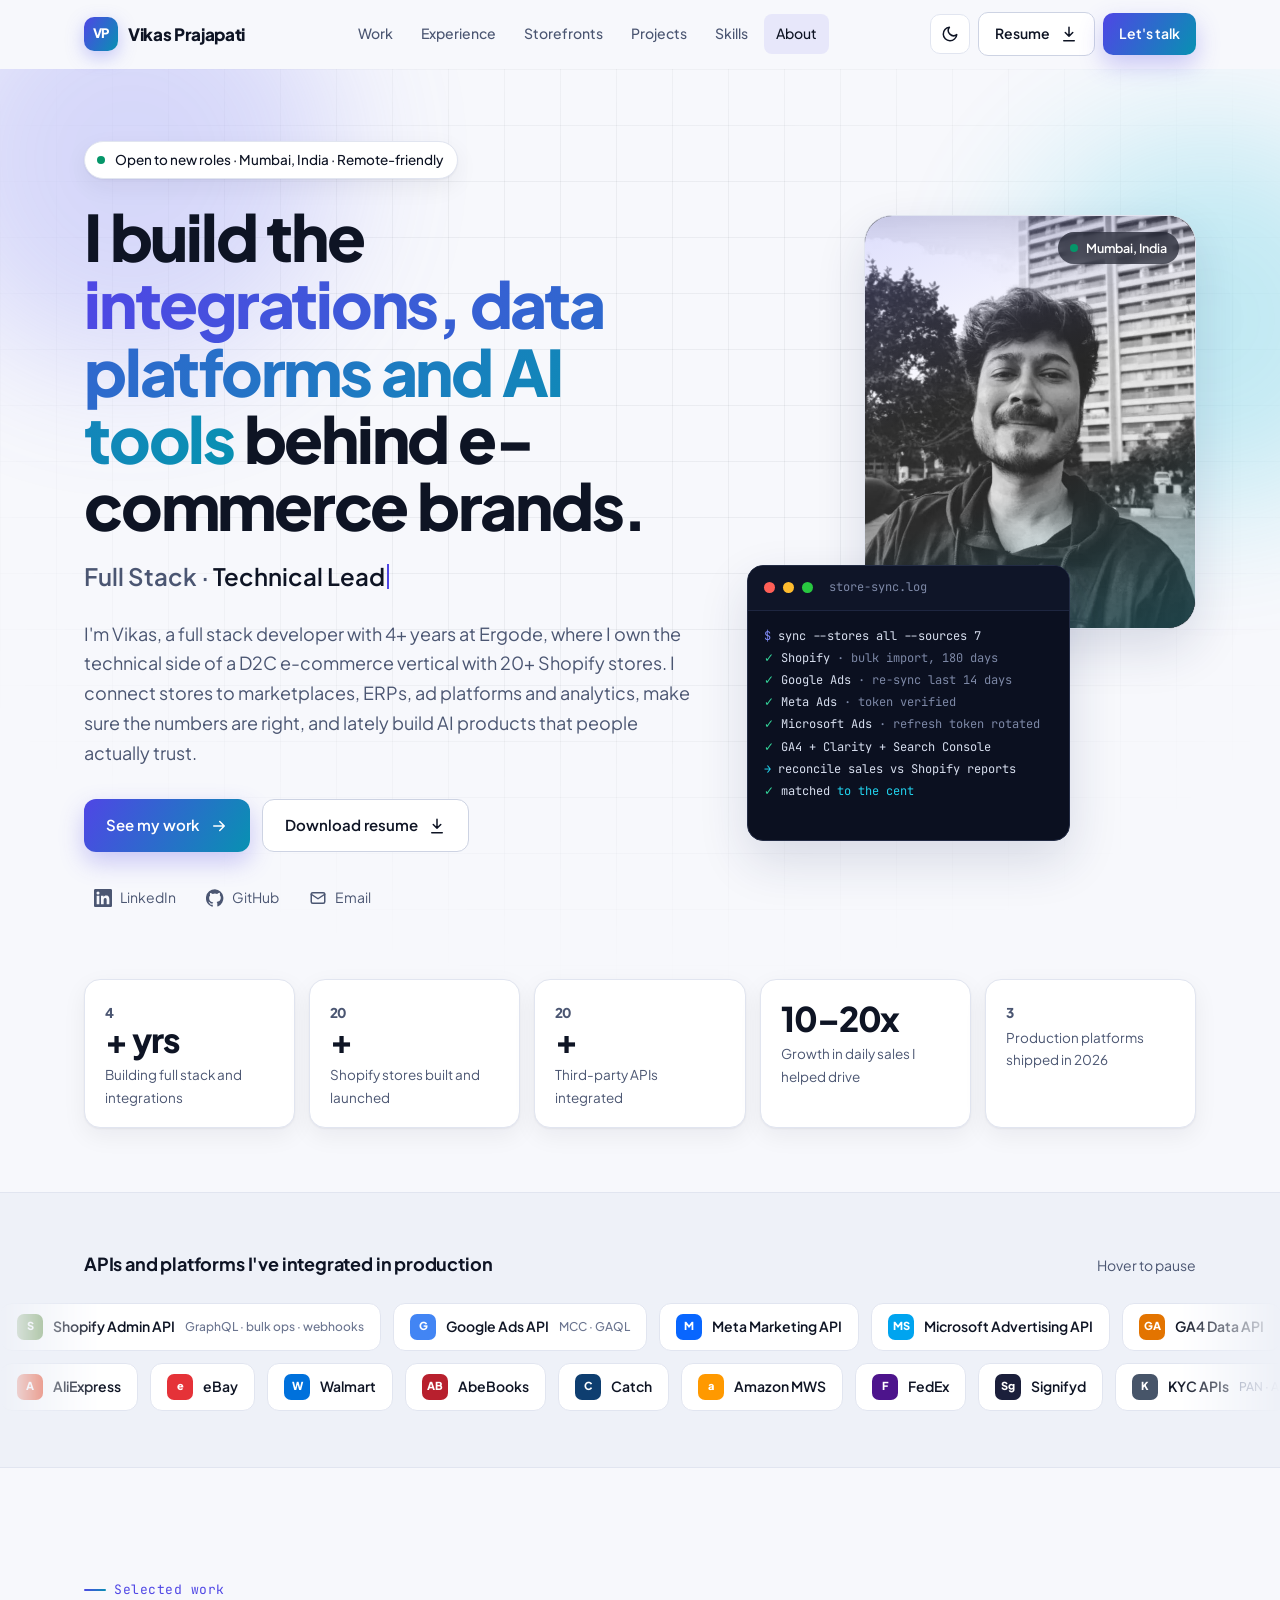
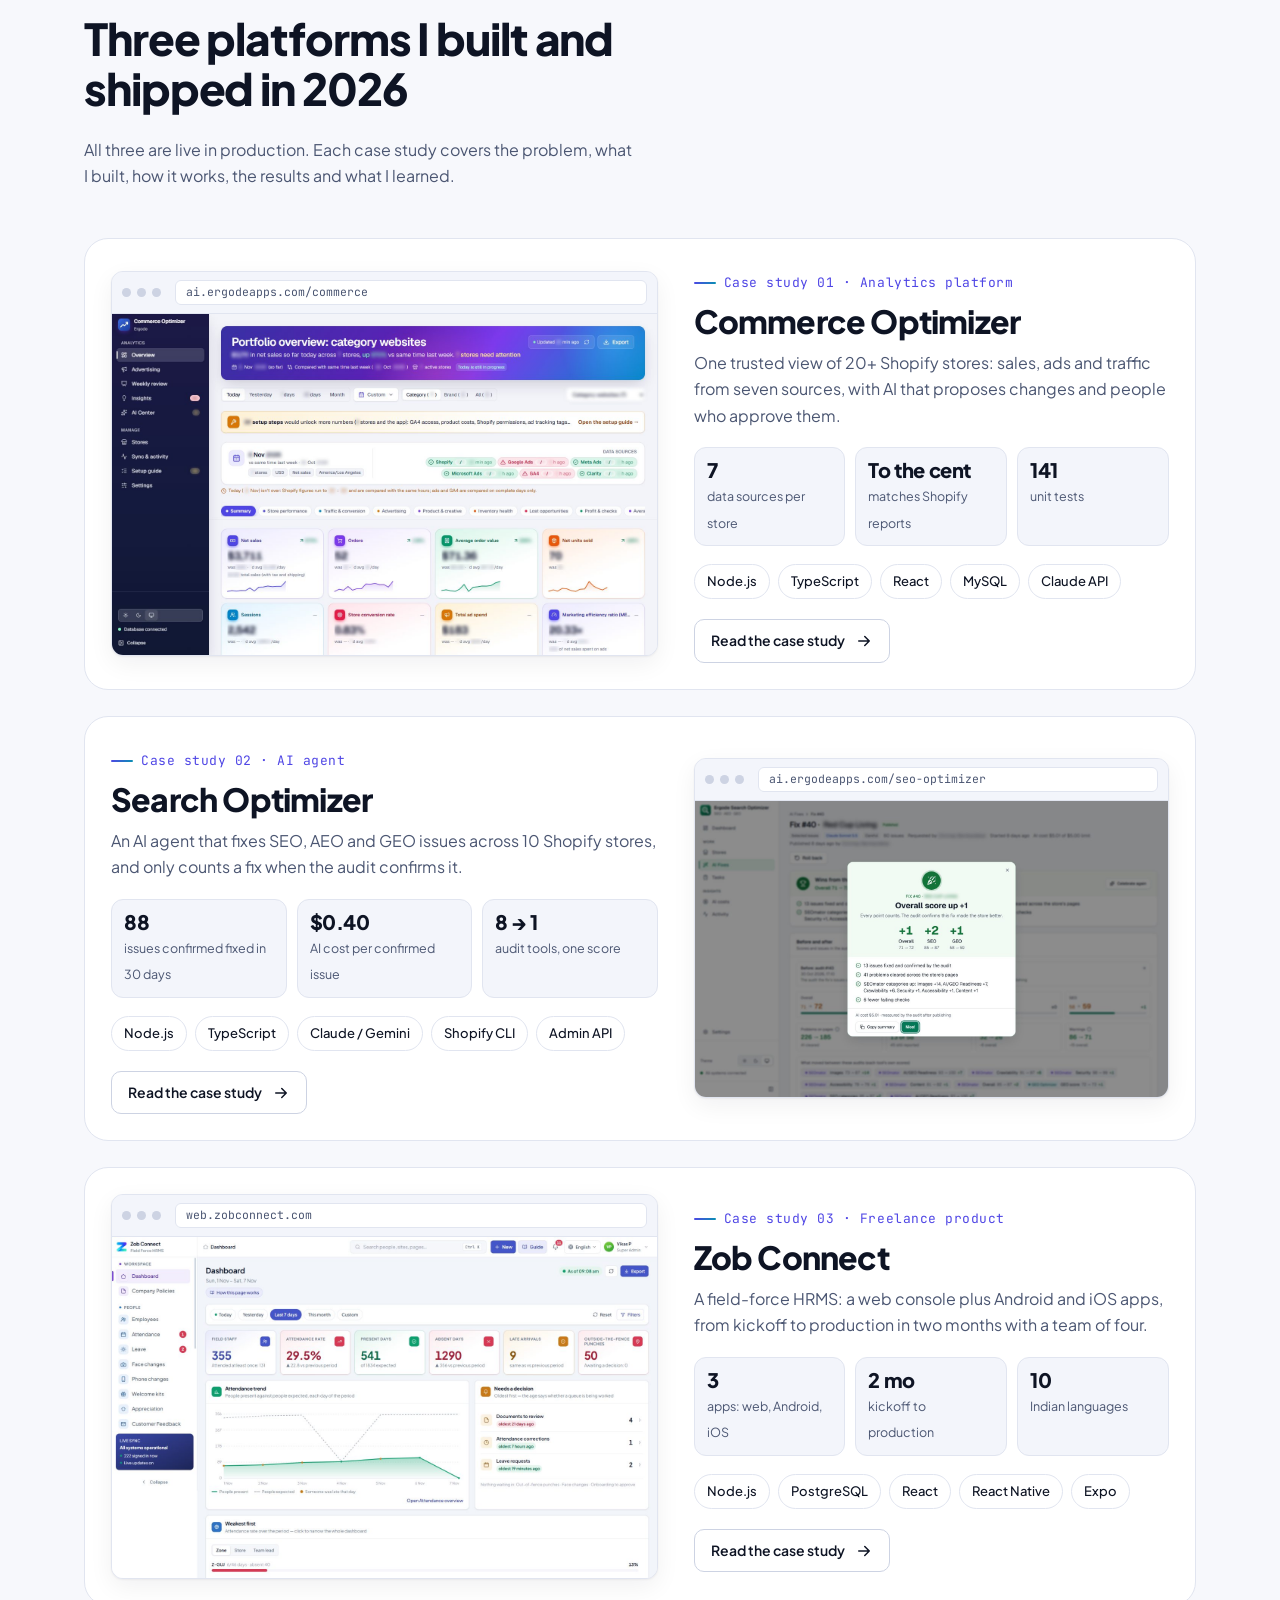
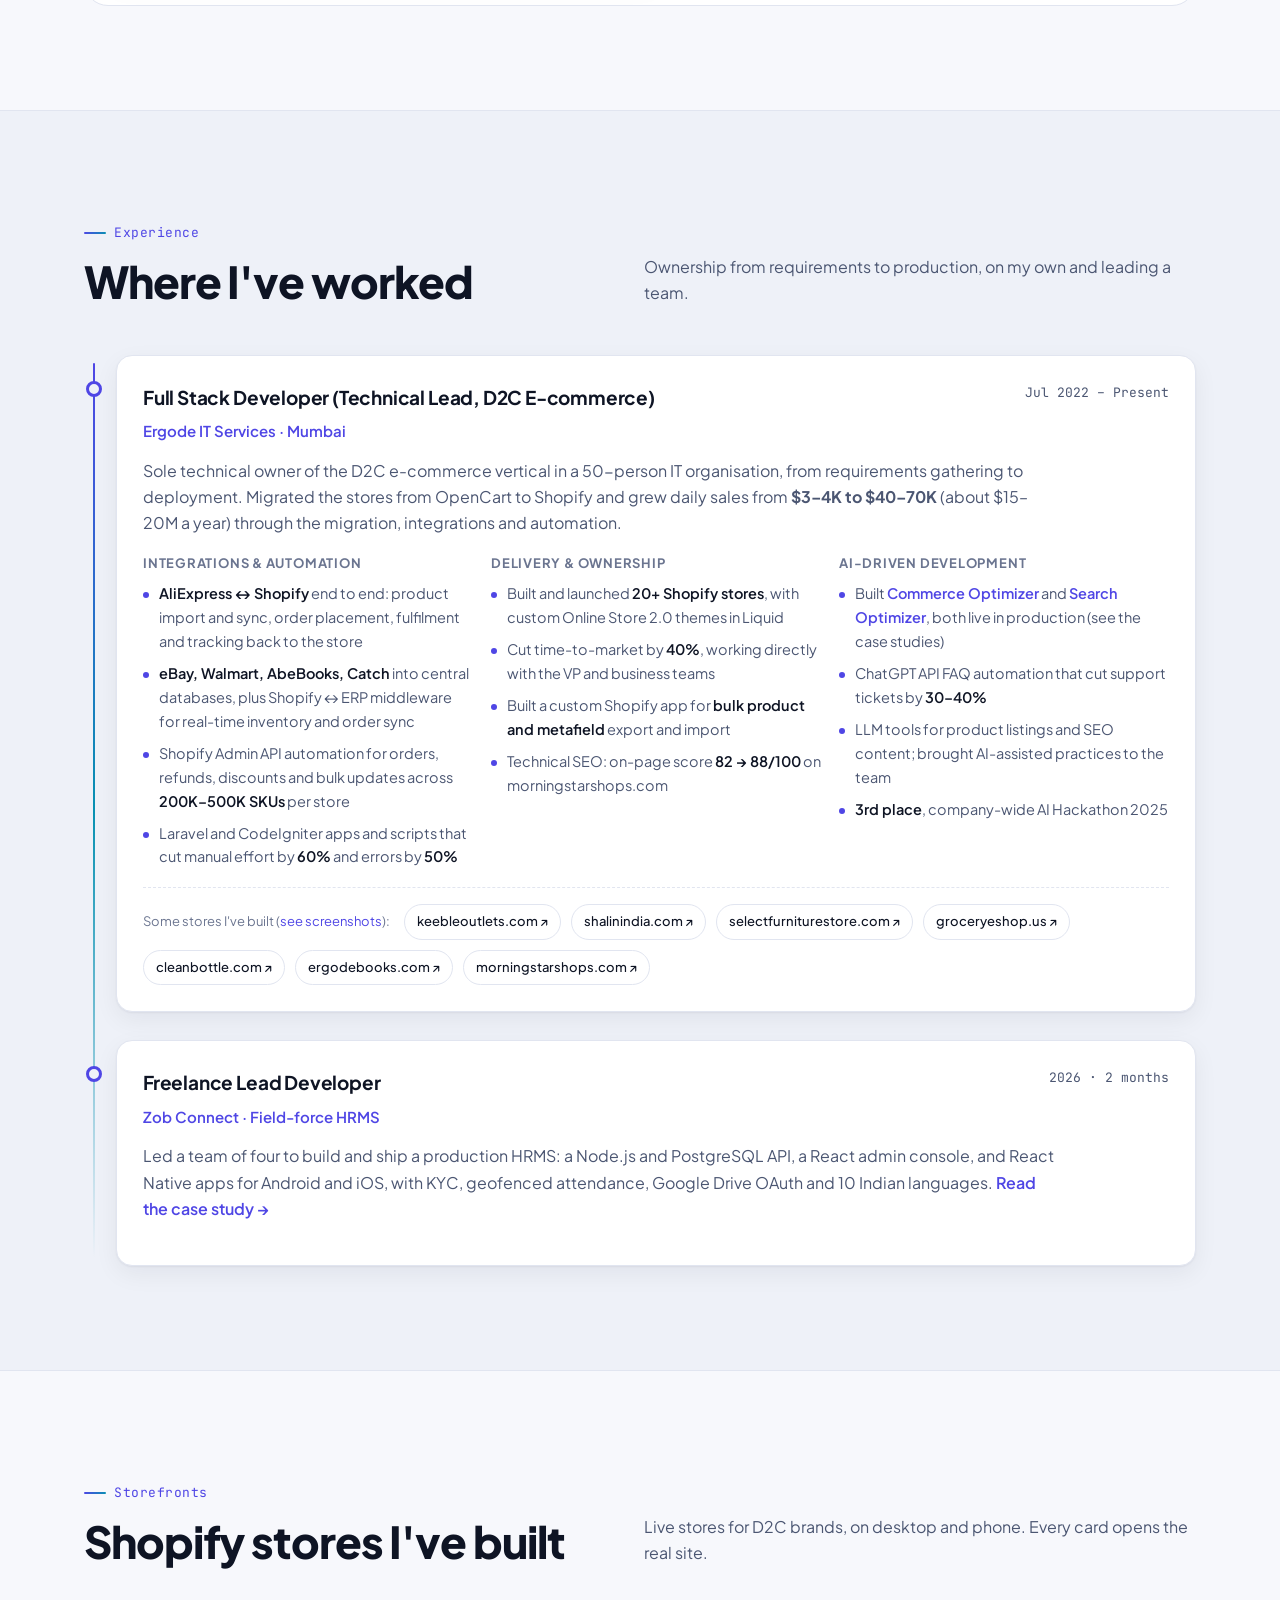
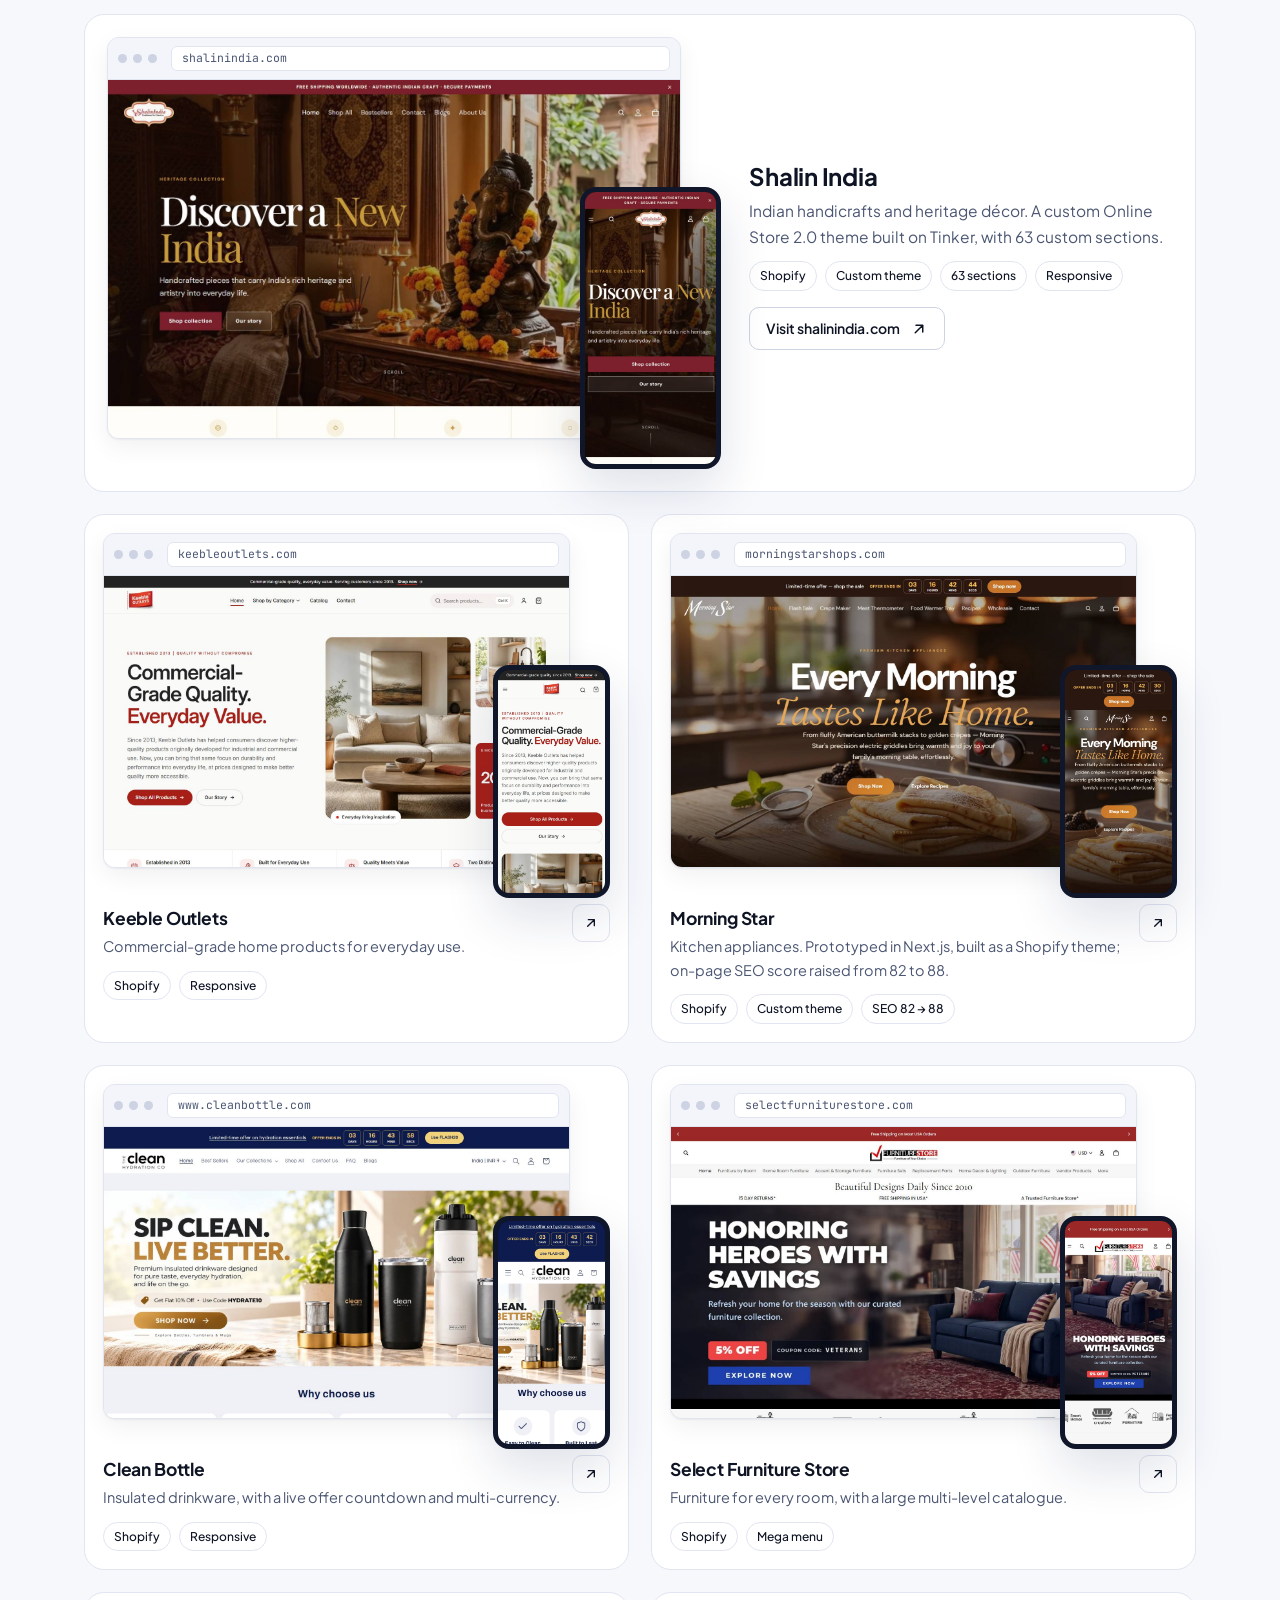
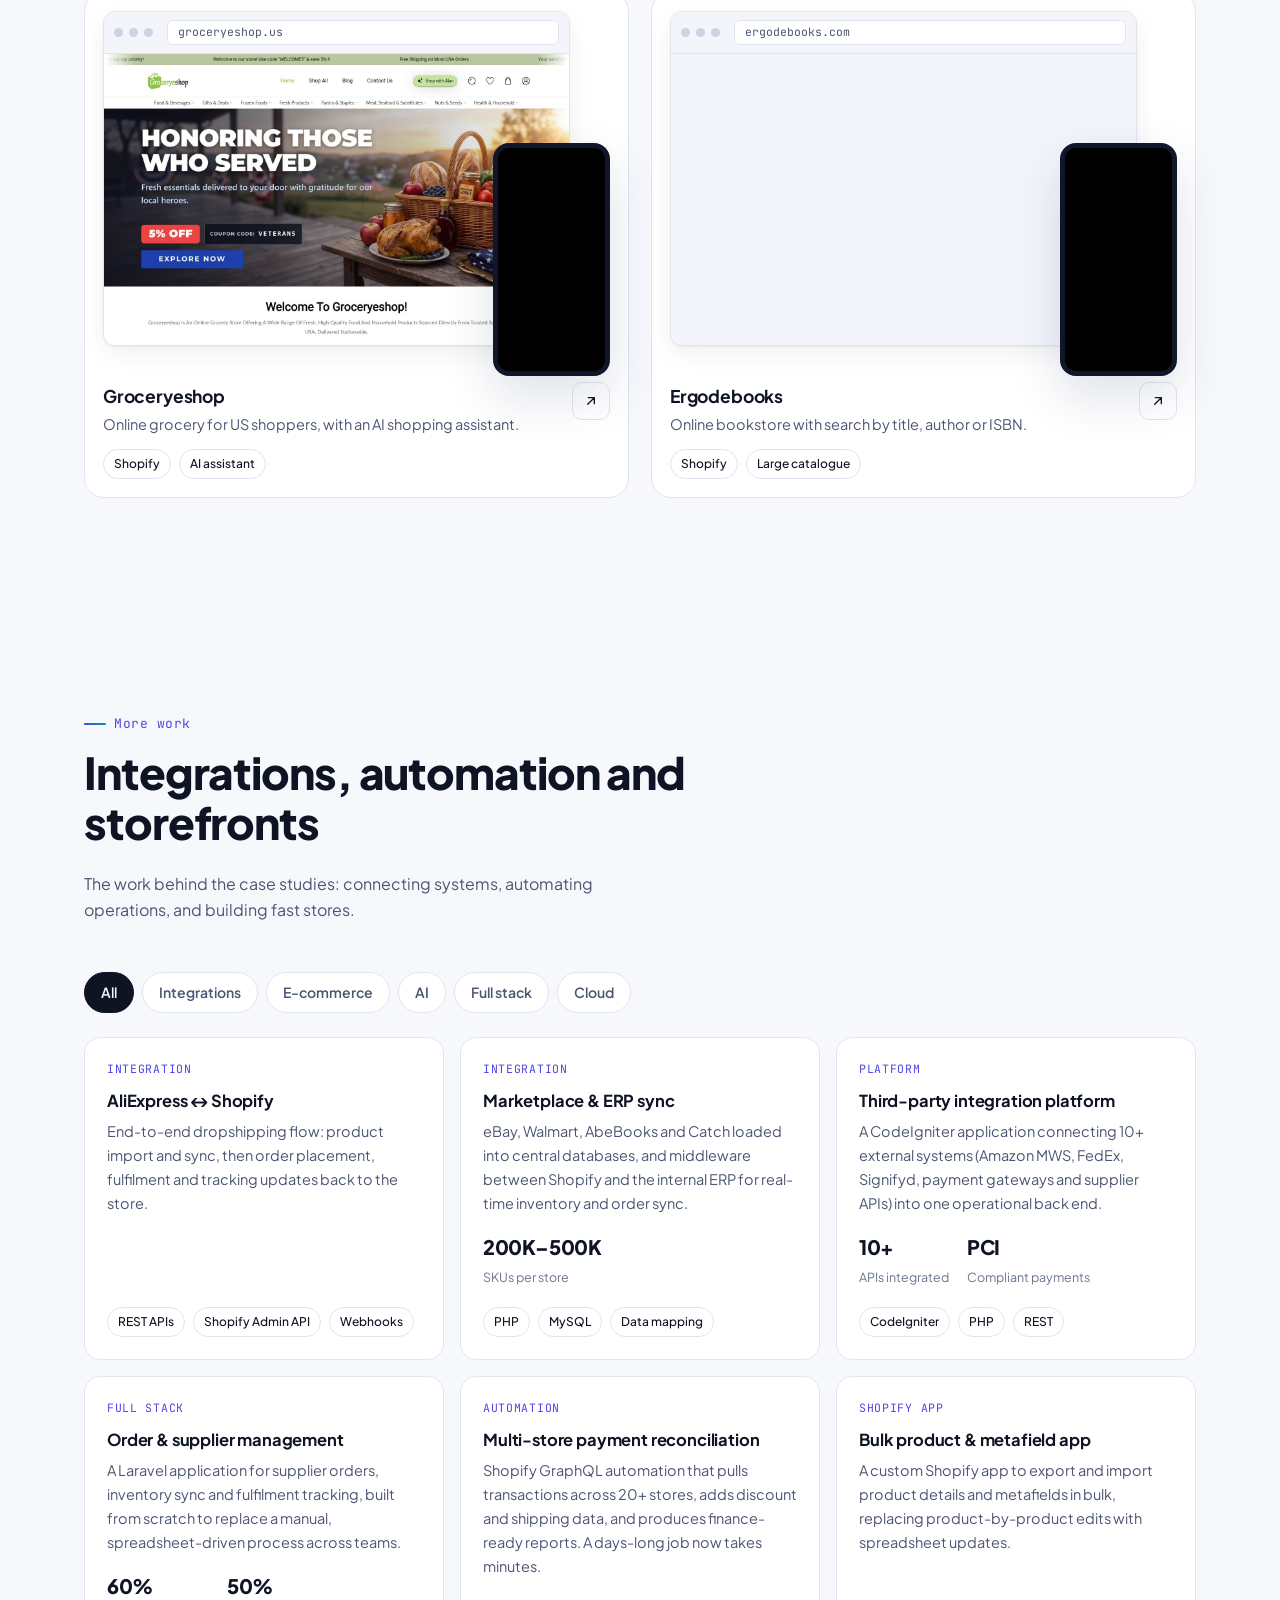
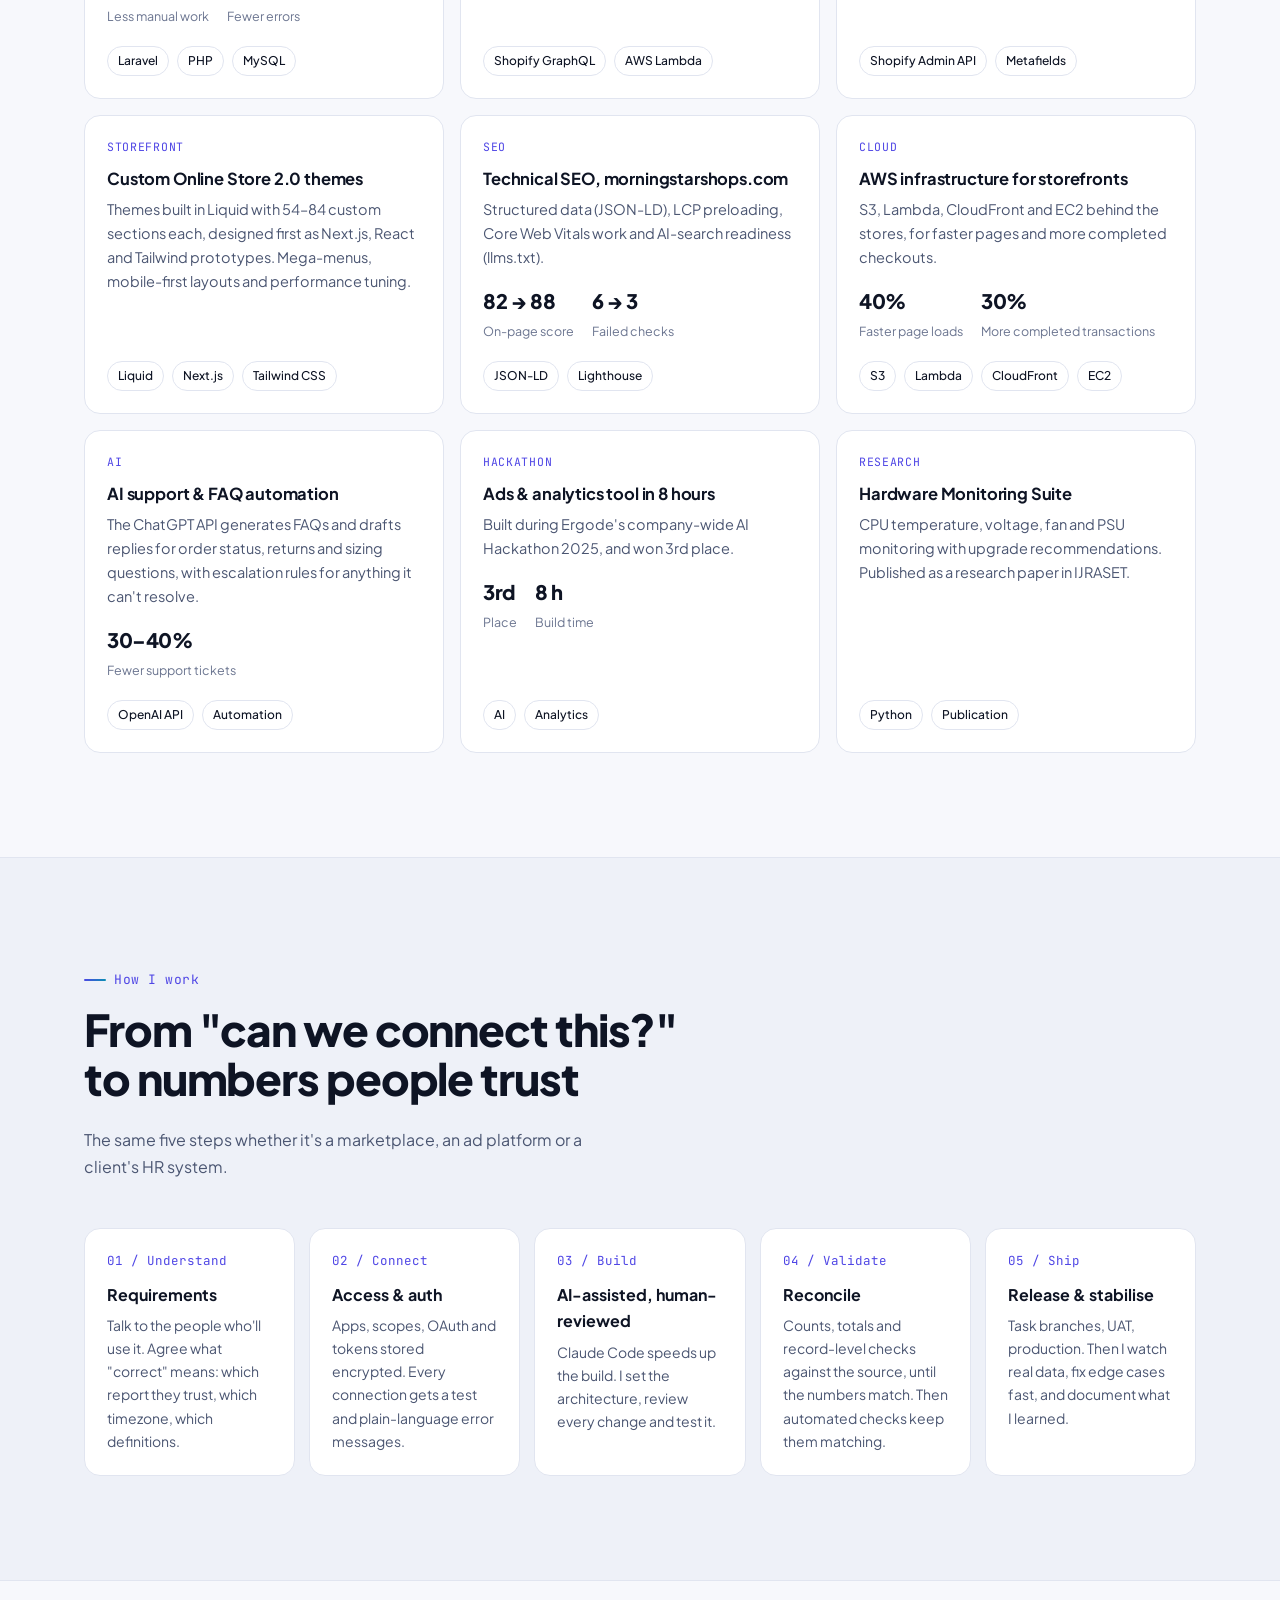
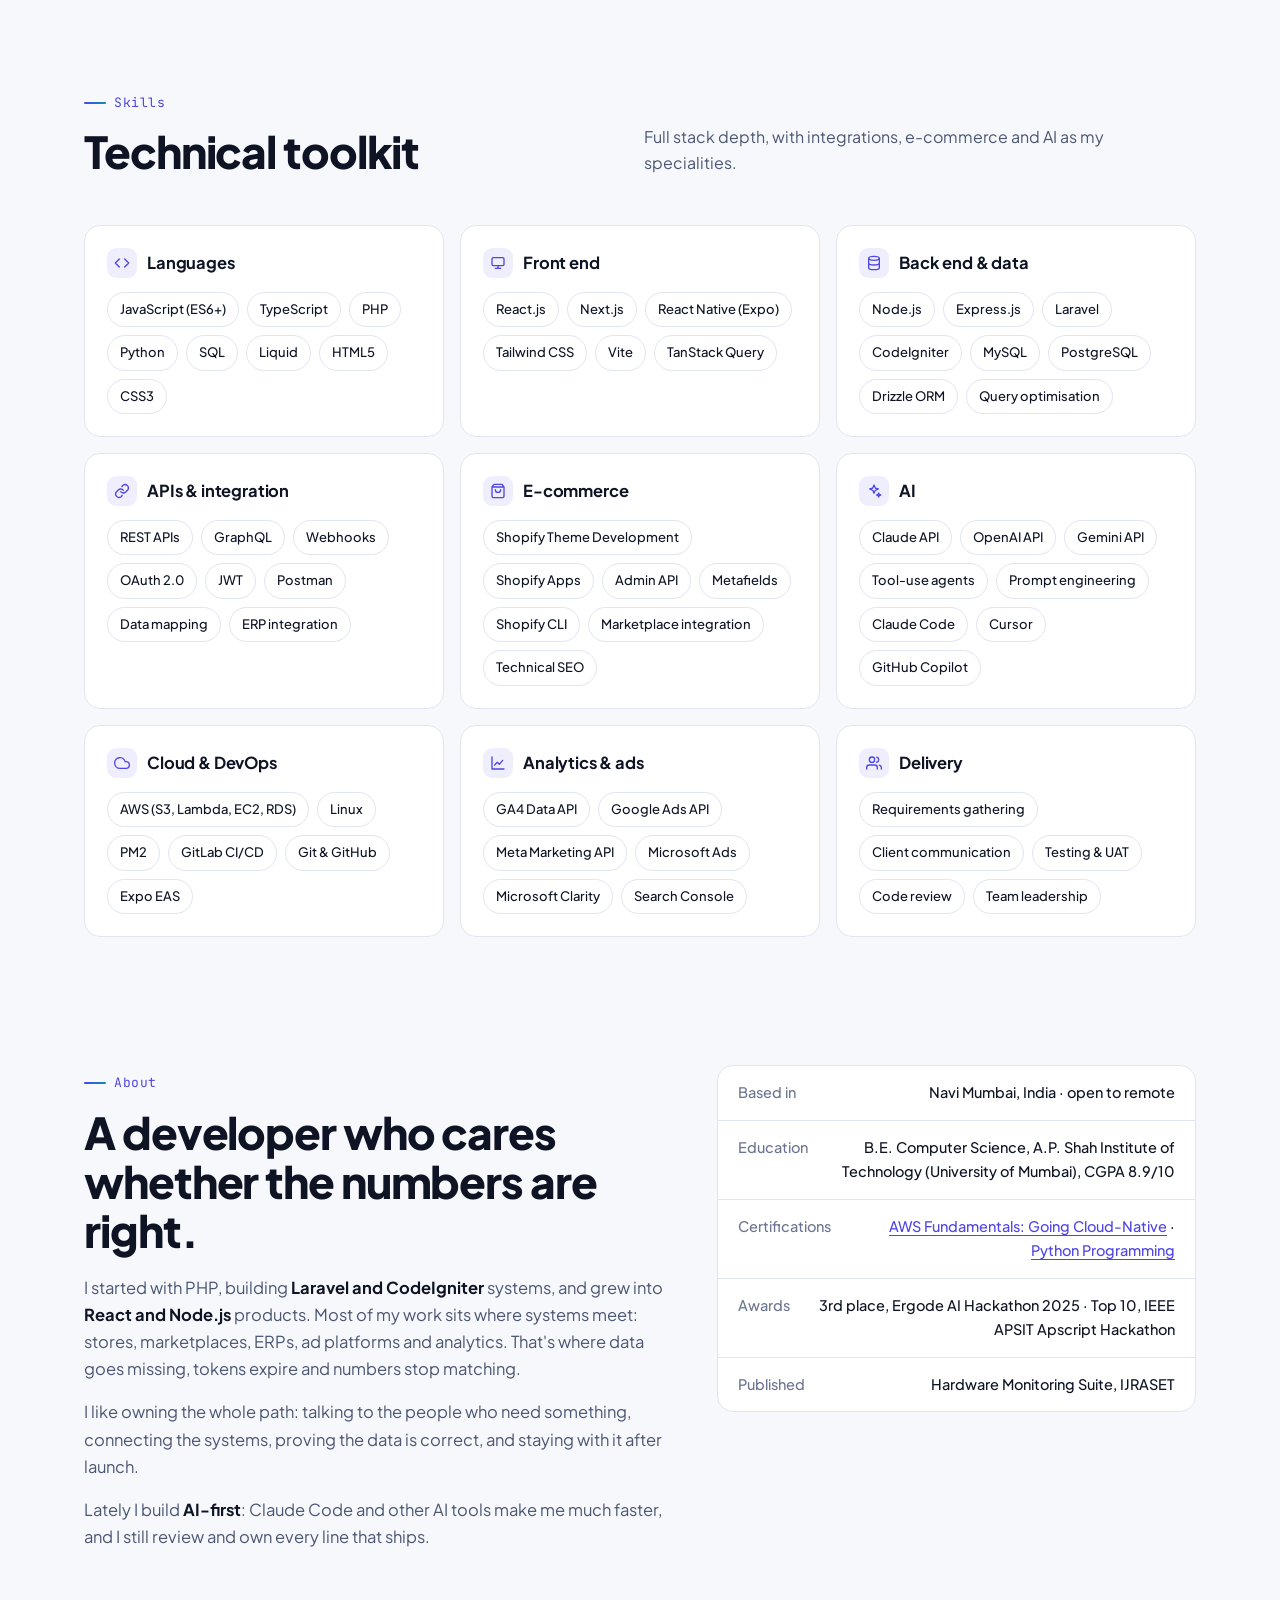
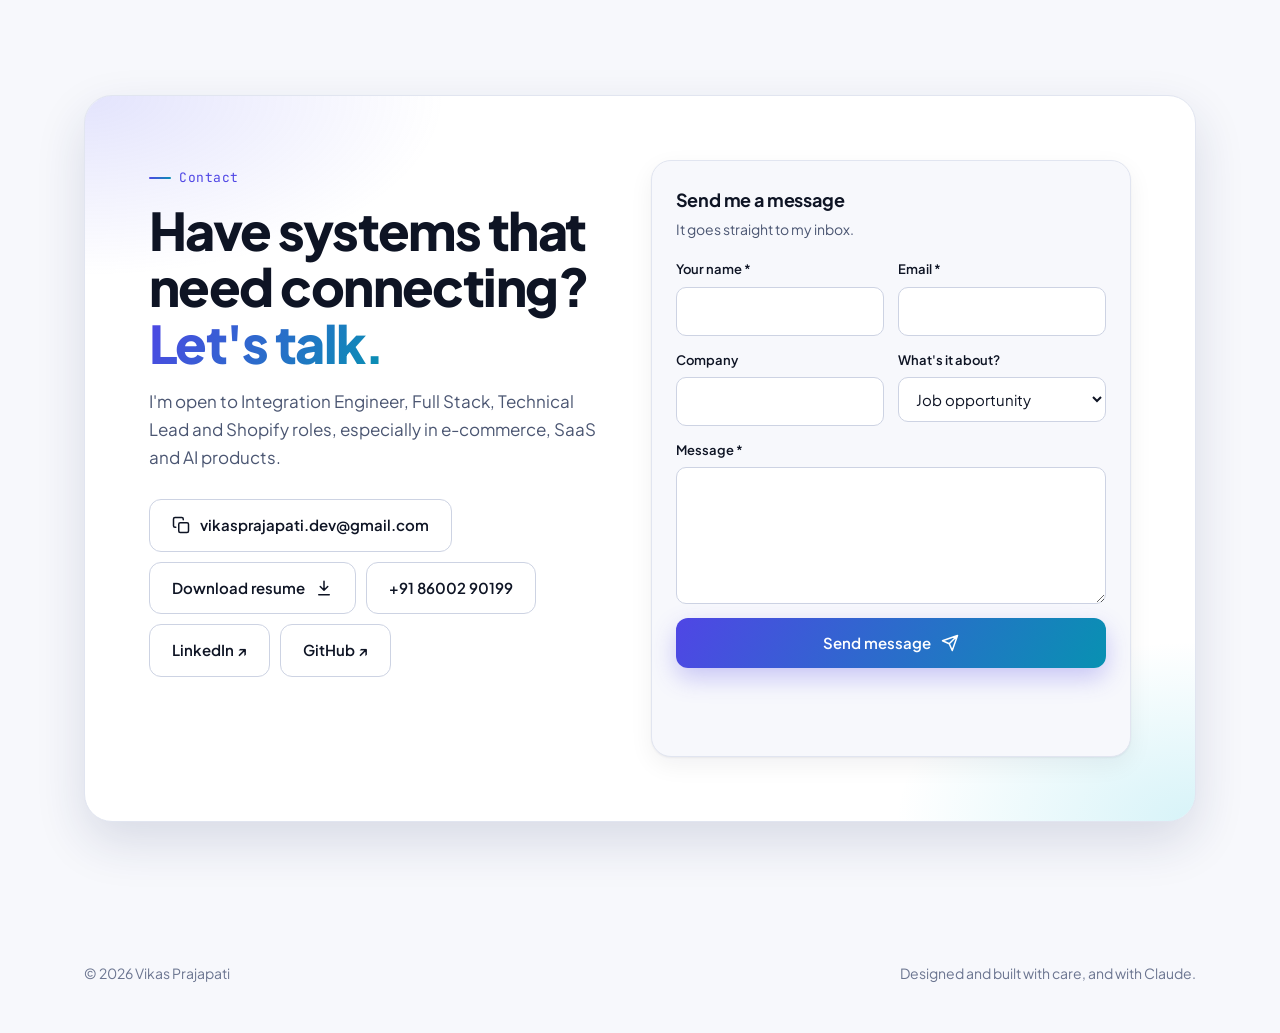
==== commit 71938fac: "Multi-page portfolio: case study pages, app screenshots, photo, contact form - Home page with projec" ====
--- a/index.html
+++ b/index.html
@@ -35,375 +35,7 @@
 <link rel="preconnect" href="https://fonts.gstatic.com" crossorigin>
 <link href="https://fonts.googleapis.com/css2?family=Plus+Jakarta+Sans:wght@400;500;600;700;800&family=JetBrains+Mono:wght@400;500&display=swap" rel="stylesheet">
 <script>document.documentElement.classList.add('js');try{var t=localStorage.getItem('vp-theme');if(t==='light'||t==='dark')document.documentElement.setAttribute('data-theme',t);}catch(e){}</script>
-<style>
-/* ---------- Tokens ---------- */
-:root{
-  --bg:#F7F8FC; --bg-2:#EEF1F8; --surface:#FFFFFF; --surface-2:#F3F5FB; --border:#E1E5F0; --border-2:#CDD3E3;
-  --text:#0E1424; --muted:#4B5672; --muted-2:#6B7590;
-  --accent:#4F46E5; --accent-2:#0891B2; --accent-soft:rgba(79,70,229,.09); --on-accent:#FFFFFF;
-  --good:#059669; --shadow:0 1px 2px rgba(16,24,40,.05),0 8px 24px rgba(16,24,40,.06);
-  --shadow-lg:0 20px 50px rgba(30,41,90,.14);
-  --grid-line:rgba(14,20,36,.05);
-}
-@media (prefers-color-scheme: dark){
-  :root:not([data-theme="light"]){
-    --bg:#0A0E1A; --bg-2:#0D1222; --surface:#111729; --surface-2:#161E35; --border:#222B45; --border-2:#2E3958;
-    --text:#E8ECF5; --muted:#A3AEC7; --muted-2:#76819C;
-    --accent:#818CF8; --accent-2:#22D3EE; --accent-soft:rgba(129,140,248,.12); --on-accent:#0A0E1A;
-    --good:#34D399; --shadow:0 1px 2px rgba(0,0,0,.3),0 8px 24px rgba(0,0,0,.25);
-    --shadow-lg:0 24px 60px rgba(0,0,0,.45);
-    --grid-line:rgba(232,236,245,.045);
-  }
-}
-:root[data-theme="dark"]{
-  --bg:#0A0E1A; --bg-2:#0D1222; --surface:#111729; --surface-2:#161E35; --border:#222B45; --border-2:#2E3958;
-  --text:#E8ECF5; --muted:#A3AEC7; --muted-2:#76819C;
-  --accent:#818CF8; --accent-2:#22D3EE; --accent-soft:rgba(129,140,248,.12); --on-accent:#0A0E1A;
-  --good:#34D399; --shadow:0 1px 2px rgba(0,0,0,.3),0 8px 24px rgba(0,0,0,.25);
-  --shadow-lg:0 24px 60px rgba(0,0,0,.45);
-  --grid-line:rgba(232,236,245,.045);
-}
-:root{--grad:linear-gradient(120deg,var(--accent),var(--accent-2));--radius:16px;--radius-sm:10px;
-  --font:'Plus Jakarta Sans',system-ui,-apple-system,'Segoe UI',Roboto,sans-serif;
-  --mono:'JetBrains Mono',ui-monospace,SFMono-Regular,Consolas,monospace}
-
-/* ---------- Base ---------- */
-*,*::before,*::after{box-sizing:border-box;margin:0;padding:0}
-html{scroll-behavior:smooth;scroll-padding-top:80px;-webkit-text-size-adjust:100%}
-body{background:var(--bg);color:var(--text);font-family:var(--font);font-size:16px;line-height:1.65;
-  overflow-x:hidden;-webkit-font-smoothing:antialiased;transition:background .3s,color .3s}
-img,svg{display:block}
-a{color:inherit;text-decoration:none}
-button{font:inherit;color:inherit;cursor:pointer;background:none;border:0}
-:focus-visible{outline:2px solid var(--accent);outline-offset:3px;border-radius:6px}
-::selection{background:var(--accent);color:var(--on-accent)}
-.wrap{width:100%;max-width:1160px;margin:0 auto;padding:0 24px}
-@media(max-width:640px){.wrap{padding:0 16px}}
-section{padding:104px 0;position:relative}
-@media(max-width:720px){section{padding:72px 0}}
-.skip{position:absolute;left:-999px;top:12px;background:var(--surface);padding:10px 16px;border-radius:8px;z-index:100;box-shadow:var(--shadow)}
-.skip:focus{left:12px}
-.grad-text{background:var(--grad);-webkit-background-clip:text;background-clip:text;color:transparent}
-.mono{font-family:var(--mono)}
-
-/* ---------- Progress + nav ---------- */
-#progress{position:fixed;top:0;left:0;height:3px;width:0;background:var(--grad);z-index:60;transition:width .1s linear}
-header.nav{position:sticky;top:0;z-index:50;transition:background .3s,border-color .3s,box-shadow .3s;border-bottom:1px solid transparent}
-header.nav.scrolled{background:color-mix(in srgb,var(--bg) 82%,transparent);backdrop-filter:saturate(1.4) blur(14px);
-  -webkit-backdrop-filter:saturate(1.4) blur(14px);border-bottom-color:var(--border)}
-.nav-inner{display:flex;align-items:center;justify-content:space-between;height:68px;gap:16px}
-.logo{display:flex;align-items:center;gap:10px;font-weight:800;letter-spacing:-.02em;font-size:17px}
-.logo-mark{width:34px;height:34px;border-radius:10px;background:var(--grad);display:grid;place-items:center;color:#fff;font-size:13px;font-weight:800;
-  box-shadow:0 6px 18px rgba(99,102,241,.35)}
-.nav-links{display:flex;gap:4px;list-style:none}
-.nav-links a{display:block;padding:8px 12px;border-radius:8px;font-size:14px;font-weight:500;color:var(--muted);transition:color .2s,background .2s}
-.nav-links a:hover{color:var(--text);background:var(--accent-soft)}
-.nav-links a.active{color:var(--text);background:var(--accent-soft)}
-.nav-actions{display:flex;align-items:center;gap:8px}
-.icon-btn{width:40px;height:40px;border-radius:10px;display:grid;place-items:center;border:1px solid var(--border);background:var(--surface);
-  transition:border-color .2s,transform .2s}
-.icon-btn:hover{border-color:var(--accent)}
-.icon-btn svg{width:18px;height:18px}
-.theme-sun{display:none}
-:root[data-theme="dark"] .theme-sun{display:block}
-:root[data-theme="dark"] .theme-moon{display:none}
-@media (prefers-color-scheme: dark){:root:not([data-theme="light"]) .theme-sun{display:block}:root:not([data-theme="light"]) .theme-moon{display:none}}
-.menu-btn{display:none}
-@media(max-width:960px){
-  .nav-links{position:fixed;inset:68px 0 auto 0;flex-direction:column;gap:2px;padding:12px 16px 20px;background:var(--bg);
-    border-bottom:1px solid var(--border);box-shadow:var(--shadow-lg);transform:translateY(-8px);opacity:0;visibility:hidden;transition:.25s}
-  .nav-links.open{transform:none;opacity:1;visibility:visible}
-  .nav-links a{padding:12px 14px;font-size:16px}
-  .menu-btn{display:grid}
-  .nav-actions .nav-cta{display:none}
-}
-
-/* ---------- Buttons, chips ---------- */
-.btn{display:inline-flex;align-items:center;gap:10px;padding:13px 22px;border-radius:12px;font-weight:600;font-size:15px;
-  transition:transform .2s,box-shadow .2s,border-color .2s,background .2s;white-space:nowrap}
-.btn svg{width:18px;height:18px}
-.btn-primary{background:var(--grad);color:#fff;box-shadow:0 10px 24px rgba(79,70,229,.28)}
-.btn-primary:hover{transform:translateY(-2px);box-shadow:0 14px 30px rgba(79,70,229,.36)}
-.btn-ghost{border:1px solid var(--border-2);background:var(--surface)}
-.btn-ghost:hover{border-color:var(--accent);transform:translateY(-2px)}
-.btn-sm{padding:9px 16px;font-size:14px;border-radius:10px}
-.chip{display:inline-flex;align-items:center;gap:6px;padding:6px 12px;border-radius:999px;font-size:13px;font-weight:500;
-  border:1px solid var(--border);background:var(--surface);color:var(--text);white-space:nowrap}
-.chip.soft{background:var(--accent-soft);border-color:transparent;color:var(--accent)}
-.chips{display:flex;flex-wrap:wrap;gap:8px}
-.dot{width:8px;height:8px;border-radius:50%;background:var(--good);box-shadow:0 0 0 0 rgba(52,211,153,.6);animation:pulse 2s infinite}
-@keyframes pulse{0%{box-shadow:0 0 0 0 rgba(52,211,153,.55)}70%{box-shadow:0 0 0 9px rgba(52,211,153,0)}100%{box-shadow:0 0 0 0 rgba(52,211,153,0)}}
-
-/* ---------- Section heads ---------- */
-.eyebrow{font-family:var(--mono);font-size:13px;color:var(--accent);letter-spacing:.04em;margin-bottom:14px;display:inline-flex;align-items:center;gap:8px}
-.eyebrow::before{content:"";width:22px;height:2px;background:var(--grad);border-radius:2px}
-.s-head{display:flex;justify-content:space-between;align-items:flex-end;gap:24px;flex-wrap:wrap;margin-bottom:48px}
-.s-head h2{font-size:clamp(28px,4vw,44px);line-height:1.12;letter-spacing:-.025em;font-weight:800;max-width:20ch}
-.s-head p{color:var(--muted);max-width:46ch;font-size:16px}
-
-/* ---------- Hero ---------- */
-#hero{padding:72px 0 64px;overflow:hidden}
-.hero-bg{position:absolute;inset:0;z-index:-1;pointer-events:none;
-  background-image:linear-gradient(var(--grid-line) 1px,transparent 1px),linear-gradient(90deg,var(--grid-line) 1px,transparent 1px);
-  background-size:56px 56px;-webkit-mask-image:radial-gradient(ellipse 80% 70% at 50% 30%,#000 30%,transparent 75%);
-  mask-image:radial-gradient(ellipse 80% 70% at 50% 30%,#000 30%,transparent 75%)}
-.blob{position:absolute;border-radius:50%;filter:blur(70px);opacity:.45;z-index:-1;pointer-events:none}
-.blob.b1{width:420px;height:420px;background:#6366F1;top:-120px;left:-80px;animation:float 14s ease-in-out infinite}
-.blob.b2{width:380px;height:380px;background:#06B6D4;top:60px;right:-120px;animation:float 16s ease-in-out infinite reverse}
-:root[data-theme="light"] .blob{opacity:.22}
-@media (prefers-color-scheme: light){:root:not([data-theme="dark"]) .blob{opacity:.22}}
-@keyframes float{0%,100%{transform:translate(0,0)}50%{transform:translate(30px,40px)}}
-.hero-grid{display:grid;grid-template-columns:1.15fr .85fr;gap:56px;align-items:center}
-.status{display:inline-flex;align-items:center;gap:10px;padding:7px 14px 7px 12px;border-radius:999px;border:1px solid var(--border);
-  background:var(--surface);font-size:13.5px;font-weight:500;margin-bottom:24px;box-shadow:var(--shadow)}
-#hero h1{font-size:clamp(36px,5.6vw,64px);line-height:1.05;letter-spacing:-.035em;font-weight:800;margin-bottom:18px}
-.role-line{font-size:clamp(18px,2.4vw,24px);font-weight:600;color:var(--muted);margin-bottom:22px;min-height:1.6em}
-.role-line .rotator{color:var(--text)}
-.role-line .caret{display:inline-block;width:2px;height:1.05em;background:var(--accent);vertical-align:-3px;margin-left:2px;animation:blink 1s step-end infinite}
-@keyframes blink{50%{opacity:0}}
-.hero-lead{font-size:clamp(16px,1.8vw,18px);color:var(--muted);max-width:58ch;margin-bottom:32px}
-.hero-ctas{display:flex;flex-wrap:wrap;gap:12px;margin-bottom:28px}
-.socials{display:flex;gap:10px;align-items:center;color:var(--muted);font-size:14px}
-.socials a{display:inline-flex;align-items:center;gap:8px;padding:6px 10px;border-radius:8px;transition:color .2s,background .2s}
-.socials a:hover{color:var(--text);background:var(--accent-soft)}
-.socials svg{width:18px;height:18px}
-
-/* terminal card */
-.term{background:#0B1020;color:#D7DEEE;border-radius:var(--radius);border:1px solid #232C45;box-shadow:var(--shadow-lg);overflow:hidden;
-  transform:perspective(1200px) rotateY(-6deg) rotateX(3deg);transition:transform .5s}
-.term:hover{transform:none}
-.term-bar{display:flex;align-items:center;gap:8px;padding:12px 16px;background:#0F1528;border-bottom:1px solid #1E2640}
-.term-bar i{width:11px;height:11px;border-radius:50%;display:block}
-.term-bar i:nth-child(1){background:#FF5F57}.term-bar i:nth-child(2){background:#FEBC2E}.term-bar i:nth-child(3){background:#28C840}
-.term-bar span{margin-left:8px;font-family:var(--mono);font-size:12px;color:#7D88A6}
-.term-body{padding:18px 18px 22px;font-family:var(--mono);font-size:13px;line-height:1.85;min-height:286px}
-.term-line{opacity:0;transform:translateY(4px);transition:.35s;white-space:nowrap;overflow:hidden;text-overflow:ellipsis}
-.term-line.on{opacity:1;transform:none}
-.t-prompt{color:#818CF8}.t-ok{color:#34D399}.t-dim{color:#7D88A6}.t-cy{color:#22D3EE}.t-warn{color:#FBBF24}
-html:not(.js) .term-line{opacity:1;transform:none}
-@media(max-width:960px){.hero-grid{grid-template-columns:1fr;gap:40px}.term{transform:none}}
-@media(max-width:420px){.term-body{font-size:11.5px}}
-
-/* stats */
-.stats{display:grid;grid-template-columns:repeat(5,1fr);gap:14px;margin-top:64px}
-.stat{background:var(--surface);border:1px solid var(--border);border-radius:var(--radius);padding:20px 20px 18px;box-shadow:var(--shadow);min-width:0}
-.stat b{display:block;font-size:clamp(26px,3vw,34px);font-weight:800;letter-spacing:-.03em;line-height:1.1}
-.stat span{display:block;font-size:13.5px;color:var(--muted);margin-top:6px}
-@media(max-width:960px){.stats{grid-template-columns:repeat(3,1fr)}}
-@media(max-width:600px){.stats{grid-template-columns:1fr 1fr}.stat:last-child{grid-column:1/-1}}
-
-/* ---------- Integrations marquee ---------- */
-#integrations{padding:56px 0;border-top:1px solid var(--border);border-bottom:1px solid var(--border);background:var(--bg-2)}
-.int-head{display:flex;justify-content:space-between;align-items:baseline;gap:16px;flex-wrap:wrap;margin-bottom:24px}
-.int-head h2{font-size:18px;font-weight:700;letter-spacing:-.01em}
-.int-head p{color:var(--muted);font-size:14px}
-.marquee{overflow:hidden;-webkit-mask-image:linear-gradient(90deg,transparent,#000 8%,#000 92%,transparent);mask-image:linear-gradient(90deg,transparent,#000 8%,#000 92%,transparent)}
-.marquee + .marquee{margin-top:12px}
-.track{display:flex;width:max-content;animation:scroll 48s linear infinite}
-.track .int{margin-right:12px}
-.marquee.rev .track{animation-direction:reverse;animation-duration:56s}
-.marquee:hover .track{animation-play-state:paused}
-@keyframes scroll{to{transform:translateX(-50%)}}
-.int{display:inline-flex;align-items:center;gap:10px;padding:10px 16px;border-radius:12px;border:1px solid var(--border);background:var(--surface);
-  font-size:14px;font-weight:600;white-space:nowrap}
-.int small{font-weight:500;color:var(--muted-2);font-size:12px}
-.int-ic{width:26px;height:26px;border-radius:7px;display:grid;place-items:center;font-size:11px;font-weight:800;color:#fff}
-
-/* ---------- Case studies ---------- */
-.tabs{display:grid;grid-template-columns:repeat(3,1fr);gap:12px;margin-bottom:36px}
-.tab{text-align:left;padding:16px 18px;border-radius:var(--radius);border:2px solid var(--border);background:var(--surface);
-  display:flex;flex-direction:column;gap:3px;min-width:0;transition:transform .2s,border-color .2s,box-shadow .2s}
-.tab .tab-k{font-family:var(--mono);font-size:11.5px;letter-spacing:.06em;text-transform:uppercase;color:var(--muted-2)}
-.tab .tab-n{font-weight:700;font-size:17px;color:var(--text);letter-spacing:-.01em}
-.tab .tab-s{font-size:13.5px;color:var(--muted)}
-.tab:hover{border-color:var(--border-2);transform:translateY(-2px)}
-.tab[aria-selected="true"]{border-color:transparent;background:linear-gradient(var(--surface),var(--surface)) padding-box,var(--grad) border-box;
-  box-shadow:0 10px 26px rgba(79,70,229,.18)}
-.tab[aria-selected="true"] .tab-k{color:var(--accent)}
-@media(max-width:720px){.tabs{grid-template-columns:1fr}}
-html.js .panel[hidden]{display:none}
-.panel{animation:fadeUp .45s ease}
-@keyframes fadeUp{from{opacity:0;transform:translateY(10px)}to{opacity:1;transform:none}}
-.case-top{display:grid;grid-template-columns:1.1fr .9fr;gap:32px;margin-bottom:28px}
-.case-top h3{font-size:clamp(26px,3.4vw,38px);line-height:1.12;letter-spacing:-.025em;font-weight:800;margin:10px 0 14px}
-.case-top .lead{color:var(--muted);font-size:16.5px;margin-bottom:22px}
-.meta{display:grid;grid-template-columns:1fr 1fr;gap:12px}
-.meta div{border:1px solid var(--border);border-radius:var(--radius-sm);padding:12px 14px;background:var(--surface)}
-.meta span{display:block;font-size:12px;color:var(--muted-2);text-transform:uppercase;letter-spacing:.06em;font-weight:600;margin-bottom:3px}
-.meta b{font-size:14.5px;font-weight:600;line-height:1.45;display:block}
-.metrics{display:grid;grid-template-columns:1fr 1fr;gap:12px;align-content:start}
-.metric{border-radius:var(--radius);padding:18px;background:var(--surface);border:1px solid var(--border);position:relative;overflow:hidden;min-width:0}
-.metric::after{content:"";position:absolute;inset:auto -30% -60% auto;width:140px;height:140px;border-radius:50%;background:var(--grad);opacity:.08}
-.metric b{display:block;font-size:clamp(24px,2.8vw,32px);font-weight:800;letter-spacing:-.03em;line-height:1.1}
-.metric span{display:block;color:var(--muted);font-size:13.5px;margin-top:6px}
-.block{margin-top:44px}
-.block h4{font-size:20px;font-weight:700;letter-spacing:-.015em;margin-bottom:6px}
-.block > p{color:var(--muted);max-width:70ch;margin-bottom:18px}
-.feat{display:grid;grid-template-columns:repeat(3,1fr);gap:14px}
-.card{background:var(--surface);border:1px solid var(--border);border-radius:var(--radius);padding:22px;transition:transform .25s,border-color .25s,box-shadow .25s;min-width:0}
-.card:hover{transform:translateY(-3px);border-color:var(--border-2);box-shadow:var(--shadow)}
-.card .lbl{font-family:var(--mono);font-size:11.5px;color:var(--accent);letter-spacing:.06em;text-transform:uppercase;margin-bottom:8px;display:block}
-.card h5{font-size:16.5px;font-weight:700;margin-bottom:6px;letter-spacing:-.01em}
-.card p{color:var(--muted);font-size:14.5px}
-.card code,.list code{font-family:var(--mono);font-size:.85em;background:var(--surface-2);border:1px solid var(--border);border-radius:5px;padding:1px 6px}
-.loop{display:grid;grid-template-columns:repeat(3,1fr);gap:14px;counter-reset:s;position:relative}
-.step{position:relative;background:var(--surface);border:1px solid var(--border);border-radius:var(--radius);padding:22px}
-.step::before{counter-increment:s;content:counter(s,decimal-leading-zero);font-family:var(--mono);font-weight:500;font-size:13px;color:var(--on-accent);
-  background:var(--grad);border-radius:8px;padding:4px 9px;display:inline-block;margin-bottom:12px}
-.step h5{font-size:16px;font-weight:700;margin-bottom:6px}
-.step p{color:var(--muted);font-size:14.5px}
-.callout{margin-top:16px;padding:16px 20px;border-radius:var(--radius-sm);background:var(--accent-soft);border:1px solid var(--border);font-weight:600;display:flex;gap:12px;align-items:center}
-.callout svg{width:20px;height:20px;flex-shrink:0;color:var(--accent)}
-.list{list-style:none;display:grid;grid-template-columns:1fr 1fr;gap:10px}
-.list li{position:relative;padding:12px 14px 12px 40px;border:1px solid var(--border);border-radius:var(--radius-sm);background:var(--surface);color:var(--muted);font-size:14.5px}
-.list li::before{content:"";position:absolute;left:14px;top:17px;width:14px;height:14px;border-radius:50%;background:var(--grad);
-  -webkit-mask:url("data:image/svg+xml,%3Csvg xmlns='http://www.w3.org/2000/svg' viewBox='0 0 24 24'%3E%3Cpath d='M9 16.2 4.8 12l-1.4 1.4L9 19 21 7l-1.4-1.4z'/%3E%3C/svg%3E") center/contain no-repeat;
-  mask:url("data:image/svg+xml,%3Csvg xmlns='http://www.w3.org/2000/svg' viewBox='0 0 24 24'%3E%3Cpath d='M9 16.2 4.8 12l-1.4 1.4L9 19 21 7l-1.4-1.4z'/%3E%3C/svg%3E") center/contain no-repeat}
-.list li b{color:var(--text);font-weight:600}
-.stack{display:grid;grid-template-columns:repeat(3,1fr);gap:18px 24px}
-.stack h6{font-size:12px;letter-spacing:.07em;text-transform:uppercase;color:var(--muted-2);font-weight:700;margin-bottom:10px}
-@media(max-width:960px){.case-top{grid-template-columns:1fr}.feat{grid-template-columns:1fr 1fr}.stack{grid-template-columns:1fr 1fr}}
-@media(max-width:640px){.feat,.loop,.list,.stack,.meta{grid-template-columns:1fr}.metrics{grid-template-columns:1fr 1fr}}
-
-/* ---------- Experience ---------- */
-#experience{background:var(--bg-2);border-top:1px solid var(--border);border-bottom:1px solid var(--border)}
-.timeline{position:relative;padding-left:32px}
-.timeline::before{content:"";position:absolute;left:9px;top:8px;bottom:8px;width:2px;background:linear-gradient(var(--accent),var(--accent-2),transparent);border-radius:2px}
-.job{position:relative;margin-bottom:28px}
-.job:last-child{margin-bottom:0}
-.job::before{content:"";position:absolute;left:-30px;top:26px;width:16px;height:16px;border-radius:50%;background:var(--bg-2);border:3px solid var(--accent)}
-.job-card{background:var(--surface);border:1px solid var(--border);border-radius:var(--radius);padding:26px;box-shadow:var(--shadow)}
-.job-head{display:flex;justify-content:space-between;gap:16px;flex-wrap:wrap;margin-bottom:6px}
-.job-head h3{font-size:19px;font-weight:700;letter-spacing:-.01em}
-.job-org{color:var(--accent);font-weight:600;font-size:15px;margin-bottom:14px}
-.job-when{font-family:var(--mono);font-size:13px;color:var(--muted);white-space:nowrap}
-.job-sum{color:var(--muted);margin-bottom:16px;max-width:76ch}
-.job-groups{display:grid;grid-template-columns:repeat(3,1fr);gap:18px}
-.job-groups h4{font-size:13px;text-transform:uppercase;letter-spacing:.06em;color:var(--muted-2);font-weight:700;margin-bottom:8px}
-.job-groups ul{list-style:none;display:flex;flex-direction:column;gap:8px}
-.job-groups li{font-size:14.5px;color:var(--muted);padding-left:16px;position:relative}
-.job-groups li::before{content:"";position:absolute;left:0;top:10px;width:6px;height:6px;border-radius:50%;background:var(--accent)}
-.job-groups li b{color:var(--text);font-weight:600}
-.stores{margin-top:18px;padding-top:16px;border-top:1px dashed var(--border);display:flex;gap:10px;flex-wrap:wrap;align-items:center}
-.stores span{font-size:13px;color:var(--muted-2);margin-right:4px}
-.stores a.chip:hover{border-color:var(--accent);color:var(--accent)}
-@media(max-width:960px){.job-groups{grid-template-columns:1fr}}
-@media(max-width:600px){.timeline{padding-left:22px}.timeline::before{left:4px}.job::before{left:-24px;width:14px;height:14px}.job-card{padding:20px}}
-
-/* ---------- Work grid ---------- */
-.filters{display:flex;gap:8px;flex-wrap:wrap;margin-bottom:24px}
-.filter{padding:8px 16px;border-radius:999px;border:1px solid var(--border);background:var(--surface);font-size:14px;font-weight:600;color:var(--muted);transition:.2s}
-.filter:hover{color:var(--text);border-color:var(--border-2)}
-.filter[aria-pressed="true"]{background:var(--text);color:var(--bg);border-color:var(--text)}
-.work{display:grid;grid-template-columns:repeat(3,1fr);gap:16px}
-.work .card{display:flex;flex-direction:column}
-.work .card .chips{margin-top:auto;padding-top:16px}
-.work .card .chip{font-size:12px;padding:4px 10px}
-.wm{display:flex;gap:18px;margin:14px 0 2px}
-.wm b{display:block;font-size:20px;font-weight:800;letter-spacing:-.02em}
-.wm span{font-size:12.5px;color:var(--muted-2)}
-.work .card.hide{display:none}
-@media(max-width:960px){.work{grid-template-columns:1fr 1fr}}
-@media(max-width:640px){.work{grid-template-columns:1fr}}
-
-/* ---------- Storefront gallery ---------- */
-.gallery{display:grid;grid-template-columns:repeat(2,1fr);gap:22px}
-.shop{display:flex;flex-direction:column;border:1px solid var(--border);border-radius:20px;background:var(--surface);padding:18px;min-width:0;
-  transition:transform .25s,box-shadow .25s,border-color .25s}
-.shop:hover{transform:translateY(-4px);box-shadow:var(--shadow-lg);border-color:var(--border-2)}
-.shot{position:relative;padding:0 40px 30px 0}
-.browser{border-radius:12px;overflow:hidden;border:1px solid var(--border);background:var(--surface-2);box-shadow:var(--shadow)}
-.browser .bar{display:flex;align-items:center;gap:6px;padding:8px 10px;background:var(--surface-2);border-bottom:1px solid var(--border)}
-.browser .bar i{width:9px;height:9px;border-radius:50%;background:var(--border-2);flex-shrink:0}
-.browser .url{margin-left:8px;flex:1;min-width:0;font-family:var(--mono);font-size:11.5px;color:var(--muted);background:var(--surface);
-  border:1px solid var(--border);border-radius:6px;padding:2px 10px;white-space:nowrap;overflow:hidden;text-overflow:ellipsis}
-.browser img{width:100%;height:auto;aspect-ratio:1440/900;object-fit:cover;object-position:top;background:var(--surface-2)}
-.ph{position:absolute;right:0;bottom:0;width:23%;aspect-ratio:390/780;border-radius:16px;border:5px solid #11172A;overflow:hidden;
-  box-shadow:var(--shadow-lg);background:#000;transition:transform .35s}
-.shop:hover .ph{transform:translateY(-6px) rotate(2deg)}
-.ph img{width:100%;height:100%;object-fit:cover;object-position:top}
-.shop-info{display:flex;justify-content:space-between;gap:12px;align-items:flex-start;margin-top:6px}
-.shop-info h5{font-size:17.5px;font-weight:700;letter-spacing:-.01em}
-.shop-info p{color:var(--muted);font-size:14.5px;margin-top:2px}
-.go{flex-shrink:0;width:38px;height:38px;border-radius:10px;border:1px solid var(--border);display:grid;place-items:center;transition:.25s}
-.go svg{width:16px;height:16px}
-.shop:hover .go{background:var(--grad);color:#fff;border-color:transparent}
-.shop .chips{margin-top:12px}
-.shop .chip{font-size:12px;padding:4px 10px}
-.shop.featured{grid-column:1/-1;display:grid;grid-template-columns:1.45fr 1fr;gap:28px;align-items:center;padding:22px}
-.shop.featured .shop-info{flex-direction:column;gap:6px;margin-top:0}
-.shop.featured .shop-info h5{font-size:24px}
-.shop.featured .shop-info p{font-size:15.5px}
-@media(max-width:900px){.gallery{grid-template-columns:1fr}.shop.featured{grid-template-columns:1fr;gap:10px;padding:18px}}
-@media(max-width:480px){.shot{padding:0 26px 22px 0}.ph{border-width:3px;border-radius:12px}}
-.nav-links .mobile-only{display:none}
-@media(max-width:960px){.nav-links .mobile-only{display:block}}
-
-/* ---------- Process ---------- */
-.process{display:grid;grid-template-columns:repeat(5,1fr);gap:14px}
-.pstep{background:var(--surface);border:1px solid var(--border);border-radius:var(--radius);padding:22px;position:relative}
-.pstep .n{font-family:var(--mono);font-size:12.5px;color:var(--accent);margin-bottom:10px;display:block}
-.pstep h5{font-size:16px;font-weight:700;margin-bottom:6px}
-.pstep p{color:var(--muted);font-size:14px}
-@media(max-width:1060px){.process{grid-template-columns:repeat(3,1fr)}}
-@media(max-width:640px){.process{grid-template-columns:1fr}}
-
-/* ---------- Skills ---------- */
-.skills{display:grid;grid-template-columns:repeat(3,1fr);gap:16px}
-.skills .card h5{display:flex;align-items:center;gap:10px;margin-bottom:14px}
-.skills .card h5 i{width:30px;height:30px;border-radius:9px;background:var(--accent-soft);display:grid;place-items:center;color:var(--accent);font-style:normal}
-.skills .card h5 i svg{width:16px;height:16px}
-@media(max-width:960px){.skills{grid-template-columns:1fr 1fr}}
-@media(max-width:640px){.skills{grid-template-columns:1fr}}
-
-/* ---------- About ---------- */
-.about{display:grid;grid-template-columns:1.1fr .9fr;gap:48px;align-items:start}
-.about p{color:var(--muted);margin-bottom:16px;font-size:16.5px}
-.about p b{color:var(--text)}
-.facts{list-style:none;border:1px solid var(--border);border-radius:var(--radius);background:var(--surface);overflow:hidden}
-.facts li{display:flex;justify-content:space-between;gap:18px;padding:15px 20px;border-bottom:1px solid var(--border);font-size:14.5px}
-.facts li:last-child{border-bottom:0}
-.facts span:first-child{color:var(--muted-2);flex-shrink:0;font-weight:500}
-.facts span:last-child{text-align:right;font-weight:500}
-.facts a{color:var(--accent);text-decoration:underline;text-underline-offset:3px}
-@media(max-width:860px){.about{grid-template-columns:1fr}}
-@media(max-width:520px){.facts li{flex-direction:column;gap:2px}.facts span:last-child{text-align:left}}
-
-/* ---------- Contact ---------- */
-.contact{position:relative;border-radius:28px;padding:clamp(32px,6vw,64px);overflow:hidden;background:var(--surface);border:1px solid var(--border);box-shadow:var(--shadow-lg)}
-.contact::before{content:"";position:absolute;inset:0;background:radial-gradient(600px 300px at 0% 0%,rgba(99,102,241,.18),transparent 60%),radial-gradient(500px 300px at 100% 100%,rgba(6,182,212,.16),transparent 60%);pointer-events:none}
-.contact > *{position:relative}
-.contact h2{font-size:clamp(30px,4.6vw,52px);line-height:1.08;letter-spacing:-.03em;font-weight:800;max-width:18ch;margin-bottom:16px}
-.contact p{color:var(--muted);max-width:60ch;font-size:17px;margin-bottom:28px}
-.contact-row{display:flex;flex-wrap:wrap;gap:12px}
-
-footer{padding:36px 0 48px;color:var(--muted-2);font-size:14px}
-.foot{display:flex;justify-content:space-between;flex-wrap:wrap;gap:12px}
-
-/* ---------- Toast, top button ---------- */
-.toast{position:fixed;left:50%;bottom:28px;transform:translate(-50%,20px);background:var(--text);color:var(--bg);padding:12px 18px;border-radius:12px;font-size:14px;font-weight:600;
-  opacity:0;pointer-events:none;transition:.3s;z-index:70;box-shadow:var(--shadow-lg)}
-.toast.show{opacity:1;transform:translate(-50%,0)}
-#toTop{position:fixed;right:20px;bottom:20px;z-index:40;opacity:0;visibility:hidden;transform:translateY(10px);transition:.3s;box-shadow:var(--shadow)}
-#toTop.show{opacity:1;visibility:visible;transform:none}
-
-/* ---------- Reveal ---------- */
-html.js .reveal{opacity:0;transform:translateY(22px);transition:opacity .7s ease,transform .7s ease}
-html.js .reveal.in{opacity:1;transform:none}
-html.js .card.reveal.in:hover{transform:translateY(-3px)}
-html.js .shop.reveal.in:hover{transform:translateY(-4px)}
-@media (prefers-reduced-motion: reduce){
-  *,*::before,*::after{animation:none!important;transition:none!important;scroll-behavior:auto!important}
-  html.js .reveal{opacity:1;transform:none}
-  .term{transform:none}
-}
-@media print{
-  header.nav,#progress,#toTop,.blob,.hero-bg,.filters,.tabs{display:none!important}
-  html.js .panel[hidden]{display:block!important}
-  section{padding:32px 0}
-  .card,.metric,.step{break-inside:avoid}
-}
-</style>
+<link rel="stylesheet" href="assets/css/site.css">
 </head>
 <body>
 <a href="#main" class="skip">Skip to content</a>
@@ -414,7 +46,7 @@
   <div class="wrap nav-inner">
     <a href="#hero" class="logo" aria-label="Vikas Prajapati, home"><span class="logo-mark">VP</span><span>Vikas Prajapati</span></a>
     <ul class="nav-links" id="navLinks">
-      <li><a href="#work-case">Case studies</a></li>
+      <li><a href="#work">Work</a></li>
       <li><a href="#experience">Experience</a></li>
       <li><a href="#storefronts">Storefronts</a></li>
       <li><a href="#projects">Projects</a></li>
@@ -449,7 +81,7 @@
         <div class="role-line">Full Stack · <span class="rotator" id="rotator">Integration Engineer</span><span class="caret" aria-hidden="true"></span></div>
         <p class="hero-lead">I'm Vikas, a full stack developer with 4+ years at Ergode, where I own the technical side of a D2C e-commerce vertical with 20+ Shopify stores. I connect stores to marketplaces, ERPs, ad platforms and analytics, make sure the numbers are right, and lately build AI products that people actually trust.</p>
         <div class="hero-ctas">
-          <a href="#work-case" class="btn btn-primary">See case studies
+          <a href="#work" class="btn btn-primary">See my work
             <svg viewBox="0 0 24 24" fill="none" stroke="currentColor" stroke-width="2" stroke-linecap="round" stroke-linejoin="round"><path d="M5 12h14M13 6l6 6-6 6"/></svg></a>
           <a href="Vikas_Prajapati_Resume.pdf" download class="btn btn-ghost">Download resume
             <svg viewBox="0 0 24 24" fill="none" stroke="currentColor" stroke-width="2" stroke-linecap="round" stroke-linejoin="round"><path d="M12 3v12M7 10l5 5 5-5M5 21h14"/></svg></a>
@@ -461,7 +93,9 @@
         </div>
       </div>
 
-      <div class="term reveal" aria-label="Example sync log">
+      <div class="hero-visual reveal">
+        <div class="portrait"><img src="assets/img/vikas.jpg" width="640" height="798" alt="Portrait of Vikas Prajapati" decoding="async"><span class="portrait-tag"><span class="dot"></span>Mumbai, India</span></div>
+      <div class="term" aria-label="Example sync log">
         <div class="term-bar"><i></i><i></i><i></i><span>store-sync.log</span></div>
         <div class="term-body" id="term">
           <div class="term-line"><span class="t-prompt">$</span> sync --stores all --sources 7</div>
@@ -474,6 +108,7 @@
           <div class="term-line"><span class="t-ok">✓</span> matched <span class="t-cy">to the cent</span></div>
           <div class="term-line"><span class="t-warn">!</span> AI proposes: budget +20% <span class="t-dim">· awaiting approval</span></div>
         </div>
+      </div>
       </div>
     </div>
 
@@ -520,229 +155,50 @@
   </div></div>
 </section>
 
-<!-- ====================== CASE STUDIES ====================== -->
-<section id="work-case">
-  <div class="wrap">
-    <div class="s-head reveal">
-      <div><div class="eyebrow">Case studies</div><h2>Three platforms I built and shipped in 2026</h2></div>
-      <p>Each one is live in production. I designed and built them end to end, with Claude Code as my AI pair programmer, and reviewed and tested every change myself.</p>
-    </div>
-
-    <div class="tabs reveal" role="tablist" aria-label="Case studies">
-      <button class="tab" role="tab" id="t-co" aria-controls="p-co" aria-selected="true"><span class="tab-k">Case study 01</span><span class="tab-n">Commerce Optimizer</span><span class="tab-s">Multi-store analytics · 20+ stores</span></button>
-      <button class="tab" role="tab" id="t-so" aria-controls="p-so" aria-selected="false" tabindex="-1"><span class="tab-k">Case study 02</span><span class="tab-n">Search Optimizer</span><span class="tab-s">AI agent for SEO, AEO &amp; GEO</span></button>
-      <button class="tab" role="tab" id="t-zc" aria-controls="p-zc" aria-selected="false" tabindex="-1"><span class="tab-k">Case study 03</span><span class="tab-n">Zob Connect</span><span class="tab-s">Field-force HRMS · web, Android, iOS</span></button>
-    </div>
-
-    <!-- ---------- Commerce Optimizer ---------- -->
-    <div class="panel" role="tabpanel" id="p-co" aria-labelledby="t-co">
-      <div class="case-top">
-        <div>
-          <div class="chips"><span class="chip soft">Live in production</span><span class="chip">Internal product · Ergode</span><span class="chip">Company SSO</span></div>
-          <h3>Commerce Optimizer: one trusted view of every store, with AI that proposes and people approve.</h3>
-          <p class="lead">A multi-store analytics platform. It brings each Shopify store's sales, advertising (Google, Meta, Microsoft), web analytics (GA4, Search Console) and on-site behaviour (Microsoft Clarity) into one dashboard, explains what changed and why, and proposes fixes that a person approves before anything changes.</p>
-          <div class="meta">
-            <div><span>My role</span><b>Lead developer: architecture, back end, front end, data pipeline and AI features</b></div>
-            <div><span>Scale</span><b>20+ Shopify stores, 7 data sources each</b></div>
-            <div><span>Delivery</span><b>Task branches → UAT → production on GitLab</b></div>
-            <div><span>Since</span><b>Oct 2026, actively developed</b></div>
-          </div>
-        </div>
-        <div class="metrics">
-          <div class="metric"><b><span data-count="7">7</span></b><span>Data sources per store, in one view</span></div>
-          <div class="metric"><b>To the cent</b><span>Sales reconcile with Shopify's own reports</span></div>
-          <div class="metric"><b><span data-count="25">25</span></b><span>Core KPIs on one overview</span></div>
-          <div class="metric"><b>±20%</b><span>Cap on AI budget changes, each one approved</span></div>
-          <div class="metric"><b><span data-count="141">141</span></b><span>Unit tests</span></div>
-          <div class="metric"><b>814 → 123 kB</b><span>App bundle after code splitting</span></div>
-        </div>
-      </div>
-
-      <div class="block">
-        <h4>The problem</h4>
-        <p>The team checked Shopify, three ad platforms and several analytics tools separately, and reconciled the numbers by hand. Nobody had one view they trusted.</p>
-      </div>
-
-      <div class="block">
-        <h4>What I built</h4>
-        <p>A portfolio view across all stores, and a workspace for each one.</p>
-        <div class="feat">
-          <div class="card"><span class="lbl">Overview</span><h5>Portfolio dashboard</h5><p>25 core KPIs (sales, orders, AOV, ad spend, ROAS, MER, conversion rate…) with trends, "what moved sales" and a store comparison table.</p></div>
-          <div class="card"><span class="lbl">Analytics</span><h5>Per-store deep dives</h5><p>Sales with refunds, customers, channels, discount codes and fulfilment speed; ads by campaign; traffic with the GA4 funnel and Clarity frustration signals; inventory sell-through and stock at risk.</p></div>
-          <div class="card"><span class="lbl">Advertising</span><h5>One ads dashboard</h5><p>Google Ads, Meta Ads and Microsoft Ads side by side, with campaign-level flags for spend without return.</p></div>
-          <div class="card"><span class="lbl">Health</span><h5>Ads health score</h5><p>0–100 from five data-driven checks: broken conversion tracking, wasted search terms, budget-limited winning campaigns, Meta ad fatigue, and spend without sales.</p></div>
-          <div class="card"><span class="lbl">Insights</span><h5>Alerts with evidence</h5><p>Sales and ROAS drops, refund spikes, unshipped orders, checkout abandonment and "page not found" traffic, each with the likely cause, money impact and next step.</p></div>
-          <div class="card"><span class="lbl">Reporting</span><h5>Weekly Business Review</h5><p>A review page that exports as a PDF deck and an Excel workbook, plus branded PDF, Excel and CSV exports for any period or set of stores.</p></div>
-        </div>
-      </div>
-
-      <div class="block">
-        <h4>AI that proposes, people approve</h4>
-        <p>The AI (Claude, with Gemini as fallback) can act on live ad accounts, which is exactly why it isn't allowed to act alone.</p>
-        <div class="loop">
-          <div class="step"><h5>The AI proposes</h5><p>Pause or enable campaigns, change budgets (capped at ±20%), add negative keywords, or create discount codes.</p></div>
-          <div class="step"><h5>A person approves</h5><p>Each action is shown exactly as it will run, and approved individually.</p></div>
-          <div class="step"><h5>It's logged and reversible</h5><p>Guardrails on every action, a full audit log, one-click undo, and the effect is measured afterwards.</p></div>
-        </div>
-        <div class="callout"><svg viewBox="0 0 24 24" fill="none" stroke="currentColor" stroke-width="2" stroke-linecap="round" stroke-linejoin="round"><path d="M12 22s8-4 8-10V5l-8-3-8 3v7c0 6 8 10 8 10z"/></svg>Nothing touches an ad account or a store until a person approves it.</div>
-      </div>
-
-      <div class="block">
-        <h4>Engineering highlights</h4>
-        <ul class="list">
-          <li><b>Resilient sync pipeline:</b> background workers claim jobs with <code>FOR UPDATE SKIP LOCKED</code>; 180-day history through Shopify bulk operations, then incremental syncs</li>
-          <li><b>Late data handled:</b> recent ad days are re-synced because conversions keep arriving after the click</li>
-          <li><b>Financial accuracy:</b> two refund bases, one of which matches Shopify's reports to the cent; ratios computed from period totals, never averaged</li>
-          <li><b>Budgeting a tight API:</b> Clarity allows 10 requests a day, so the app uses at most 8 and keeps raw responses so data can be rebuilt</li>
-          <li><b>Affordable, reliable AI:</b> Zod-validated JSON outputs, prompt caching, reuse of identical analyses, per-request cost metering and a monthly budget cap</li>
-          <li><b>Security and privacy:</b> platform tokens encrypted with AES-256-GCM, no shopper names, emails or addresses stored, company SSO</li>
-          <li><b>Plain-language connection health:</b> when a source stops working, the store shows what happened, where to fix it, and the steps</li>
-          <li><b>Fast:</b> TanStack Query caching makes revisited pages appear in about 0.3 s</li>
-        </ul>
-      </div>
-
-      <div class="block">
-        <h4>Stack</h4>
-        <div class="stack">
-          <div><h6>Back end</h6><div class="chips"><span class="chip">Node.js</span><span class="chip">TypeScript</span><span class="chip">Express</span><span class="chip">Drizzle ORM</span><span class="chip">Zod</span><span class="chip">MySQL 8 · AWS RDS</span></div></div>
-          <div><h6>Front end</h6><div class="chips"><span class="chip">React 19</span><span class="chip">Vite</span><span class="chip">Tailwind CSS 4</span><span class="chip">TanStack Query</span><span class="chip">Recharts</span></div></div>
-          <div><h6>Integrations</h6><div class="chips"><span class="chip">Shopify GraphQL</span><span class="chip">Google Ads</span><span class="chip">Meta Marketing</span><span class="chip">Microsoft Ads</span><span class="chip">GA4</span><span class="chip">Clarity</span><span class="chip">Search Console</span></div></div>
-          <div><h6>AI</h6><div class="chips"><span class="chip">Claude API</span><span class="chip">Gemini fallback</span><span class="chip">Prompt caching</span></div></div>
-          <div><h6>Quality</h6><div class="chips"><span class="chip">Node test runner</span><span class="chip">Oxlint</span><span class="chip">Prettier</span><span class="chip">Playwright (PDF)</span><span class="chip">ExcelJS</span></div></div>
-          <div><h6>Shows</h6><div class="chips"><span class="chip soft">Data pipelines</span><span class="chip soft">Human-in-the-loop AI</span><span class="chip soft">Financial accuracy</span></div></div>
-        </div>
-      </div>
-    </div>
-
-    <!-- ---------- Search Optimizer ---------- -->
-    <div class="panel" role="tabpanel" id="p-so" aria-labelledby="t-so">
-      <div class="case-top">
-        <div>
-          <div class="chips"><span class="chip soft">Live in production</span><span class="chip">Internal product · Ergode</span><span class="chip">AI agent</span></div>
-          <h3>Search Optimizer: an AI agent that fixes Shopify SEO, AEO and GEO issues, and proves each fix worked.</h3>
-          <p class="lead">It audits every store with eight tools, scores them on one comparable scale, then uses an AI agent to fix the issues in the theme and the store's content. A fix only counts when the audit tool itself confirms it.</p>
-          <div class="meta">
-            <div><span>My role</span><b>Lead developer: product decisions, full stack build and deployment</b></div>
-            <div><span>Used by</span><b>The SEO team and management</b></div>
-            <div><span>Scale</span><b>10 Shopify stores</b></div>
-            <div><span>Since</span><b>Oct 2026, actively developed</b></div>
-          </div>
-        </div>
-        <div class="metrics">
-          <div class="metric"><b><span data-count="88">88</span></b><span>Issues fixed and confirmed by audits in 30 days</span></div>
-          <div class="metric"><b>$0.40</b><span>AI cost per confirmed issue</span></div>
-          <div class="metric"><b><span data-count="95">95</span>%</b><span>Of AI input served from the prompt cache</span></div>
-          <div class="metric"><b>8 → 1</b><span>Audit tools combined into one score per store</span></div>
-        </div>
-      </div>
-
-      <div class="block">
-        <h4>The problem</h4>
-        <div class="feat">
-          <div class="card"><h5>Fragmented audits</h5><p>Results came from many separate tools, and their scores weren't comparable.</p></div>
-          <div class="card"><h5>Manual fixing</h5><p>Fixing meant uploading audit files to a chat AI and copying the edits into Shopify by hand.</p></div>
-          <div class="card"><h5>No proof</h5><p>Nobody could tell which fixes had actually worked.</p></div>
-        </div>
-      </div>
-
-      <div class="block">
-        <h4>What I built</h4>
-        <div class="feat">
-          <div class="card"><span class="lbl">Audit</span><h5>Unified audits</h5><p>SEOmator, PageSpeed (median of 3 runs), GEO readiness, AI citability, brand presence, rich results, a deep site crawl and Search Console, combined into Overall, SEO, AEO and GEO scores with adjustable weights.</p></div>
-          <div class="card"><span class="lbl">Fix</span><h5>AI fix agent</h5><p>Claude or Gemini with tool use edits a copy of the theme (Shopify CLI) and the store's content (Admin API): products, pages, blog posts, SEO titles, alt text.</p></div>
-          <div class="card"><span class="lbl">Trust</span><h5>Safe by design</h5><p>Preview, review the diff, publish, one-click rollback, and an automatic theme backup before every publish.</p></div>
-          <div class="card"><span class="lbl">Scale</span><h5>Fix across stores</h5><p>A fix verified on one store is reused on the others running the same theme, so each further store costs less.</p></div>
-          <div class="card"><span class="lbl">Control</span><h5>Cost control</h5><p>Spend limits per fix, cost estimates before every run, and skip or stop for single issues or batches mid-run.</p></div>
-          <div class="card"><span class="lbl">Show</span><h5>Visible progress</h5><p>Before and after for every fix, "why did the score change?", an AI track record per issue type, and a celebration for each confirmed gain.</p></div>
-        </div>
-      </div>
-
-      <div class="block">
-        <h4>An agent that checks its own work</h4>
-        <p>The agent doesn't get to declare victory. Every fix goes through a verification loop before it counts.</p>
-        <div class="loop">
-          <div class="step"><h5>It sees the real page</h5><p>It views the rendered pages on a live preview served by Shopify CLI.</p></div>
-          <div class="step"><h5>It runs the audit's own rule</h5><p>It executes the audit tool's exact check against its own changes.</p></div>
-          <div class="step"><h5>It retries with evidence</h5><p>Issues that still fail go back to it automatically, with what the tool reported.</p></div>
-        </div>
-        <div class="callout"><svg viewBox="0 0 24 24" fill="none" stroke="currentColor" stroke-width="2" stroke-linecap="round" stroke-linejoin="round"><path d="M20 6 9 17l-5-5"/></svg>"Fixed" only counts when the audit tool agrees.</div>
-      </div>
-
-      <div class="block">
-        <h4>The bigger win: finding out why fixes looked ineffective</h4>
-        <p>Early on, only about 10% of issues were being confirmed. Root-cause analysis found four causes, and the redesign fixed all of them.</p>
-        <ul class="list">
-          <li>Scoring settings were changing mid-test, so I added <b>like-for-like comparisons</b></li>
-          <li>The AI was working blind, so it now <b>sees the rendered pages</b></li>
-          <li>Issues were routed to the wrong place, so <b>theme and content fixes now happen in one run</b></li>
-          <li>Confirmation ran before Shopify updated, so the audit now <b>waits for the store to settle</b></li>
-        </ul>
-      </div>
-
-      <div class="block">
-        <h4>Stack</h4>
-        <div class="stack">
-          <div><h6>Back end</h6><div class="chips"><span class="chip">Node.js</span><span class="chip">Express</span><span class="chip">TypeScript</span><span class="chip">Drizzle ORM</span><span class="chip">MySQL · AWS RDS</span><span class="chip">Job workers</span></div></div>
-          <div><h6>Front end</h6><div class="chips"><span class="chip">React 19</span><span class="chip">Vite</span><span class="chip">Tailwind CSS 4</span><span class="chip">Light &amp; dark themes</span></div></div>
-          <div><h6>AI</h6><div class="chips"><span class="chip">Claude API</span><span class="chip">Gemini API</span><span class="chip">Tool-use agents</span><span class="chip">Prompt caching</span></div></div>
-          <div><h6>Shopify</h6><div class="chips"><span class="chip">Shopify CLI</span><span class="chip">Admin GraphQL API</span><span class="chip">Theme preview</span></div></div>
-          <div><h6>Quality</h6><div class="chips"><span class="chip">Playwright</span><span class="chip">Zod</span><span class="chip">cheerio</span><span class="chip">GitLab CI</span><span class="chip">SSO</span></div></div>
-          <div><h6>Shows</h6><div class="chips"><span class="chip soft">AI agent design</span><span class="chip soft">Self-verification</span><span class="chip soft">Cost engineering</span></div></div>
-        </div>
-      </div>
-    </div>
-
-    <!-- ---------- Zob Connect ---------- -->
-    <div class="panel" role="tabpanel" id="p-zc" aria-labelledby="t-zc">
-      <div class="case-top">
-        <div>
-          <div class="chips"><span class="chip soft">Live in production</span><span class="chip">Freelance project</span><span class="chip">Team of 4</span></div>
-          <h3>Zob Connect: a field-force HRMS, from kickoff to production in two months.</h3>
-          <p class="lead">An HR platform for companies with staff in the field: a REST API, a React admin console, and React Native apps for Android and iOS. I led a team of four and owned the architecture, the integrations and the release.</p>
-          <div class="meta">
-            <div><span>My role</span><b>Freelance lead developer: requirements, architecture, integrations, deployment</b></div>
-            <div><span>Timeline</span><b>2 months, kickoff to production</b></div>
-            <div><span>Platforms</span><b>Web, Android and iOS</b></div>
-            <div><span>Live</span><b><a href="https://web.zobconnect.com" target="_blank" rel="noopener" style="color:var(--accent)">web.zobconnect.com ↗</a></b></div>
-          </div>
-        </div>
-        <div class="metrics">
-          <div class="metric"><b><span data-count="3">3</span></b><span>Apps shipped: web, Android, iOS</span></div>
-          <div class="metric"><b><span data-count="2">2</span> mo</b><span>From kickoff to production</span></div>
-          <div class="metric"><b><span data-count="10">10</span></b><span>Indian languages supported</span></div>
-          <div class="metric"><b><span data-count="4">4</span></b><span>Developers led</span></div>
-        </div>
-      </div>
-
-      <div class="block">
-        <h4>What I built</h4>
-        <div class="feat">
-          <div class="card"><span class="lbl">Attendance</span><h5>Geofenced, face-verified</h5><p>Selfie attendance with face verification, shift-aware clock-in and clock-out rules, regularisation requests and live location tracking.</p></div>
-          <div class="card"><span class="lbl">Compliance</span><h5>KYC with an onboarding gate</h5><p>PAN, Aadhaar and bank verification APIs; the app stays locked until an employee is verified.</p></div>
-          <div class="card"><span class="lbl">Documents</span><h5>Audited document register</h5><p>Google Drive integration over OAuth 2.0, with access logs, masked ID numbers and a compliance register per employee.</p></div>
-          <div class="card"><span class="lbl">Access</span><h5>Role-based access</h5><p>Separate permissions for HR, zone, site and team managers.</p></div>
-          <div class="card"><span class="lbl">Onboarding</span><h5>Bulk import</h5><p>Bulk employee and target import, so a client can go live with its whole workforce at once.</p></div>
-          <div class="card"><span class="lbl">Release</span><h5>Ship and stabilise</h5><p>Linux with PM2 and push-to-deploy; Expo EAS builds with over-the-air updates for fixes after launch.</p></div>
-        </div>
-      </div>
-
-      <div class="block">
-        <h4>How we delivered it</h4>
-        <div class="loop">
-          <div class="step"><h5>Requirements with the client</h5><p>Workflows, roles and compliance rules agreed with the client up front.</p></div>
-          <div class="step"><h5>AI-first build</h5><p>Built with Claude Code for implementation, code review, tests, debugging and translation into 10 languages, all reviewed by the team.</p></div>
-          <div class="step"><h5>Launch and stabilise</h5><p>Production release, then fixes shipped as over-the-air updates, so users never had to reinstall.</p></div>
-        </div>
-      </div>
-
-      <div class="block">
-        <h4>Stack</h4>
-        <div class="stack">
-          <div><h6>Back end</h6><div class="chips"><span class="chip">Node.js</span><span class="chip">Express</span><span class="chip">PostgreSQL</span><span class="chip">REST API</span></div></div>
-          <div><h6>Apps</h6><div class="chips"><span class="chip">React</span><span class="chip">Vite</span><span class="chip">React Native</span><span class="chip">Expo EAS</span></div></div>
-          <div><h6>Integrations &amp; ops</h6><div class="chips"><span class="chip">Google Drive API</span><span class="chip">OAuth 2.0</span><span class="chip">KYC APIs</span><span class="chip">PM2</span><span class="chip">Linux</span></div></div>
-        </div>
-      </div>
+<!-- ====================== WORK ====================== -->
+<section id="work">
+  <div class="wrap">
+    <div class="s-head reveal">
+      <div><div class="eyebrow">Selected work</div><h2>Three platforms I built and shipped in 2026</h2></div>
+      <p>All three are live in production. Each case study covers the problem, what I built, how it works, the results and what I learned.</p>
+    </div>
+    <div class="projects-list">
+      <a class="proj reveal" href="work/commerce-optimizer/" aria-label="Read the Commerce Optimizer case study">
+        <div class="proj-shot"><div class="browser"><div class="bar"><i></i><i></i><i></i><span class="url">ai.ergodeapps.com/commerce</span></div>
+          <img src="assets/apps/co-overview.jpg" width="1440" height="900" loading="lazy" decoding="async" alt="Commerce Optimizer portfolio overview"></div></div>
+        <div class="proj-body">
+          <div class="eyebrow">Case study 01 · Analytics platform</div>
+          <h3>Commerce Optimizer</h3>
+          <p>One trusted view of 20+ Shopify stores: sales, ads and traffic from seven sources, with AI that proposes changes and people who approve them.</p>
+          <div class="proj-metrics"><div><b>7</b><span>data sources per store</span></div><div><b>To the cent</b><span>matches Shopify reports</span></div><div><b>141</b><span>unit tests</span></div></div>
+          <div class="chips"><span class="chip">Node.js</span><span class="chip">TypeScript</span><span class="chip">React</span><span class="chip">MySQL</span><span class="chip">Claude API</span></div>
+          <span class="btn btn-ghost btn-sm proj-link">Read the case study <svg viewBox="0 0 24 24" fill="none" stroke="currentColor" stroke-width="2" stroke-linecap="round" stroke-linejoin="round"><path d="M5 12h14M13 6l6 6-6 6"/></svg></span>
+        </div>
+      </a>
+      <a class="proj reveal" href="work/search-optimizer/" aria-label="Read the Search Optimizer case study">
+        <div class="proj-shot"><div class="browser"><div class="bar"><i></i><i></i><i></i><span class="url">ai.ergodeapps.com/seo-optimizer</span></div>
+          <img src="assets/apps/so-fix.jpg" width="1440" height="900" loading="lazy" decoding="async" alt="Search Optimizer AI fix confirmed by the audit"></div></div>
+        <div class="proj-body">
+          <div class="eyebrow">Case study 02 · AI agent</div>
+          <h3>Search Optimizer</h3>
+          <p>An AI agent that fixes SEO, AEO and GEO issues across 10 Shopify stores, and only counts a fix when the audit confirms it.</p>
+          <div class="proj-metrics"><div><b>88</b><span>issues confirmed fixed in 30 days</span></div><div><b>$0.40</b><span>AI cost per confirmed issue</span></div><div><b>8 → 1</b><span>audit tools, one score</span></div></div>
+          <div class="chips"><span class="chip">Node.js</span><span class="chip">TypeScript</span><span class="chip">Claude / Gemini</span><span class="chip">Shopify CLI</span><span class="chip">Admin API</span></div>
+          <span class="btn btn-ghost btn-sm proj-link">Read the case study <svg viewBox="0 0 24 24" fill="none" stroke="currentColor" stroke-width="2" stroke-linecap="round" stroke-linejoin="round"><path d="M5 12h14M13 6l6 6-6 6"/></svg></span>
+        </div>
+      </a>
+      <a class="proj reveal" href="work/zob-connect/" aria-label="Read the Zob Connect case study">
+        <div class="proj-shot"><div class="browser"><div class="bar"><i></i><i></i><i></i><span class="url">web.zobconnect.com</span></div>
+          <img src="assets/apps/zc-dashboard.jpg" width="1440" height="900" loading="lazy" decoding="async" alt="Zob Connect admin dashboard"></div></div>
+        <div class="proj-body">
+          <div class="eyebrow">Case study 03 · Freelance product</div>
+          <h3>Zob Connect</h3>
+          <p>A field-force HRMS: a web console plus Android and iOS apps, from kickoff to production in two months with a team of four.</p>
+          <div class="proj-metrics"><div><b>3</b><span>apps: web, Android, iOS</span></div><div><b>2 mo</b><span>kickoff to production</span></div><div><b>10</b><span>Indian languages</span></div></div>
+          <div class="chips"><span class="chip">Node.js</span><span class="chip">PostgreSQL</span><span class="chip">React</span><span class="chip">React Native</span><span class="chip">Expo</span></div>
+          <span class="btn btn-ghost btn-sm proj-link">Read the case study <svg viewBox="0 0 24 24" fill="none" stroke="currentColor" stroke-width="2" stroke-linecap="round" stroke-linejoin="round"><path d="M5 12h14M13 6l6 6-6 6"/></svg></span>
+        </div>
+      </a>
     </div>
   </div>
 </section>
@@ -774,7 +230,7 @@
               <li>Technical SEO: on-page score <b>82 → 88/100</b> on morningstarshops.com</li>
             </ul></div>
             <div><h4>AI-driven development</h4><ul>
-              <li>Built <a href="#work-case" data-tab="t-co" style="color:var(--accent);font-weight:600">Commerce Optimizer</a> and <a href="#work-case" data-tab="t-so" style="color:var(--accent);font-weight:600">Search Optimizer</a>, both live in production (see the case studies)</li>
+              <li>Built <a href="work/commerce-optimizer/" style="color:var(--accent);font-weight:600">Commerce Optimizer</a> and <a href="work/search-optimizer/" style="color:var(--accent);font-weight:600">Search Optimizer</a>, both live in production (see the case studies)</li>
               <li>ChatGPT API FAQ automation that cut support tickets by <b>30–40%</b></li>
               <li>LLM tools for product listings and SEO content; brought AI-assisted practices to the team</li>
               <li><b>3rd place</b>, company-wide AI Hackathon 2025</li>
@@ -795,7 +251,7 @@
         <div class="job-card">
           <div class="job-head"><h3>Freelance Lead Developer</h3><span class="job-when">2026 · 2 months</span></div>
           <div class="job-org">Zob Connect · Field-force HRMS</div>
-          <p class="job-sum">Led a team of four to build and ship a production HRMS: a Node.js and PostgreSQL API, a React admin console, and React Native apps for Android and iOS, with KYC, geofenced attendance, Google Drive OAuth and 10 Indian languages. <a href="#work-case" data-tab="t-zc" style="color:var(--accent);font-weight:600">Read the case study →</a></p>
+          <p class="job-sum">Led a team of four to build and ship a production HRMS: a Node.js and PostgreSQL API, a React admin console, and React Native apps for Android and iOS, with KYC, geofenced attendance, Google Drive OAuth and 10 Indian languages. <a href="work/zob-connect/" style="color:var(--accent);font-weight:600">Read the case study →</a></p>
         </div>
       </div>
     </div>
@@ -945,19 +401,47 @@
 <section id="contact" style="padding-top:24px">
   <div class="wrap">
     <div class="contact reveal">
+      <div class="contact-grid">
+      <div>
       <div class="eyebrow">Contact</div>
       <h2>Have systems that need connecting? <span class="grad-text">Let's talk.</span></h2>
       <p>I'm open to Integration Engineer, Full Stack, Technical Lead and Shopify roles, especially in e-commerce, SaaS and AI products.</p>
       <div class="contact-row">
-        <button class="btn btn-primary" id="copyEmail" data-email="vikasprajapati.dev@gmail.com">
+        <button class="btn btn-ghost" id="copyEmail" data-email="vikasprajapati.dev@gmail.com">
           <svg viewBox="0 0 24 24" fill="none" stroke="currentColor" stroke-width="2" stroke-linecap="round" stroke-linejoin="round"><rect x="9" y="9" width="13" height="13" rx="2"/><path d="M5 15H4a2 2 0 0 1-2-2V4a2 2 0 0 1 2-2h9a2 2 0 0 1 2 2v1"/></svg>
           vikasprajapati.dev@gmail.com</button>
         <a class="btn btn-ghost" href="Vikas_Prajapati_Resume.pdf" download>Download resume
           <svg viewBox="0 0 24 24" fill="none" stroke="currentColor" stroke-width="2" stroke-linecap="round" stroke-linejoin="round"><path d="M12 3v12M7 10l5 5 5-5M5 21h14"/></svg></a>
-        <a class="btn btn-ghost" href="mailto:vikasprajapati.dev@gmail.com">Send an email</a>
         <a class="btn btn-ghost" href="tel:+918600290199">+91 86002 90199</a>
         <a class="btn btn-ghost" href="https://www.linkedin.com/in/vkasprajapati/" target="_blank" rel="noopener">LinkedIn ↗</a>
         <a class="btn btn-ghost" href="https://github.com/VikasSprajapati" target="_blank" rel="noopener">GitHub ↗</a>
+      </div>
+      </div>
+        <form class="cform" action="https://formsubmit.co/vikasprajapati.dev@gmail.com" method="POST" data-ajax="https://formsubmit.co/ajax/vikasprajapati.dev@gmail.com">
+          <h3>Send me a message</h3>
+          <p class="sub">It goes straight to my inbox.</p>
+          <input type="hidden" name="_subject" value="New message from your portfolio">
+          <input type="hidden" name="_template" value="table">
+          <input type="hidden" name="_next" value="https://vikassprajapati.github.io/#contact">
+          <input type="text" name="_honey" class="hp" tabindex="-1" autocomplete="off" aria-hidden="true">
+          <div class="field-row">
+            <label class="field"><span>Your name *</span><input type="text" name="name" required maxlength="100" autocomplete="name"></label>
+            <label class="field"><span>Email *</span><input type="email" name="email" required maxlength="150" autocomplete="email"></label>
+          </div>
+          <div class="field-row">
+            <label class="field"><span>Company</span><input type="text" name="company" maxlength="120" autocomplete="organization"></label>
+            <label class="field"><span>What's it about?</span><select name="topic"><option>Job opportunity</option><option>Freelance project</option><option>Something else</option></select></label>
+          </div>
+          <label class="field"><span>Message *</span><textarea name="message" rows="5" required maxlength="4000"></textarea></label>
+          <button class="btn btn-primary" type="submit">Send message
+            <svg viewBox="0 0 24 24" fill="none" stroke="currentColor" stroke-width="2" stroke-linecap="round" stroke-linejoin="round"><path d="M22 2 11 13M22 2l-7 20-4-9-9-4z"/></svg></button>
+          <p class="cform-status" role="status" aria-live="polite"></p>
+          <div class="cform-done">
+            <div class="tick"><svg viewBox="0 0 24 24" fill="none" stroke="currentColor" stroke-width="2.5" stroke-linecap="round" stroke-linejoin="round"><path d="M20 6 9 17l-5-5"/></svg></div>
+            <h4>Message sent</h4>
+            <p>Thanks for reaching out. I'll reply to the email you gave.</p>
+          </div>
+        </form>
       </div>
     </div>
   </div>
@@ -976,201 +460,6 @@
 </button>
 <div class="toast" id="toast" role="status" aria-live="polite"></div>
 
-<script>
-(function(){
-  var root = document.documentElement;
-  var reduce = window.matchMedia('(prefers-reduced-motion: reduce)').matches;
-  var $ = function(s, c){ return (c || document).querySelector(s); };
-  var $$ = function(s, c){ return Array.prototype.slice.call((c || document).querySelectorAll(s)); };
-
-  /* theme */
-  function isDark(){
-    var a = root.getAttribute('data-theme');
-    if (a) return a === 'dark';
-    return window.matchMedia('(prefers-color-scheme: dark)').matches;
-  }
-  $('#themeBtn').addEventListener('click', function(){
-    var next = isDark() ? 'light' : 'dark';
-    root.setAttribute('data-theme', next);
-    try { localStorage.setItem('vp-theme', next); } catch(e){}
-  });
-
-  /* mobile menu */
-  var menuBtn = $('#menuBtn'), links = $('#navLinks');
-  function closeMenu(){ links.classList.remove('open'); menuBtn.setAttribute('aria-expanded','false'); }
-  menuBtn.addEventListener('click', function(){
-    var open = links.classList.toggle('open');
-    menuBtn.setAttribute('aria-expanded', String(open));
-  });
-  $$('#navLinks a').forEach(function(a){ a.addEventListener('click', closeMenu); });
-  document.addEventListener('keydown', function(e){ if (e.key === 'Escape') closeMenu(); });
-
-  /* nav state, progress bar, back to top */
-  var nav = $('header.nav'), bar = $('#progress'), top = $('#toTop');
-  function onScroll(){
-    var y = window.scrollY, h = document.documentElement.scrollHeight - window.innerHeight;
-    nav.classList.toggle('scrolled', y > 10);
-    bar.style.width = (h > 0 ? (y / h) * 100 : 0) + '%';
-    top.classList.toggle('show', y > 700);
-  }
-  window.addEventListener('scroll', onScroll, { passive: true });
-  onScroll();
-  top.addEventListener('click', function(){ window.scrollTo({ top: 0, behavior: reduce ? 'auto' : 'smooth' }); });
-
-  /* active nav link */
-  var navMap = {};
-  $$('#navLinks a').forEach(function(a){ navMap[a.getAttribute('href').slice(1)] = a; });
-  if ('IntersectionObserver' in window){
-    var secObs = new IntersectionObserver(function(entries){
-      entries.forEach(function(en){
-        if (en.isIntersecting && navMap[en.target.id]){
-          $$('#navLinks a').forEach(function(a){ a.classList.remove('active'); });
-          navMap[en.target.id].classList.add('active');
-        }
-      });
-    }, { rootMargin: '-45% 0px -50% 0px' });
-    Object.keys(navMap).forEach(function(id){ var s = document.getElementById(id); if (s) secObs.observe(s); });
-  }
-
-  /* reveal on scroll */
-  var reveals = $$('.reveal');
-  if (!reduce && 'IntersectionObserver' in window){
-    var revObs = new IntersectionObserver(function(entries){
-      entries.forEach(function(en){
-        if (en.isIntersecting){ en.target.classList.add('in'); revObs.unobserve(en.target); }
-      });
-    }, { threshold: 0.12, rootMargin: '0px 0px -40px 0px' });
-    reveals.forEach(function(el, i){ el.style.transitionDelay = (i % 3) * 70 + 'ms'; revObs.observe(el); });
-  } else {
-    reveals.forEach(function(el){ el.classList.add('in'); });
-  }
-
-  /* count-up numbers */
-  function countUp(el){
-    var target = parseInt(el.getAttribute('data-count'), 10);
-    if (reduce || isNaN(target)) { el.textContent = target; return; }
-    var start = null, dur = 1200;
-    function step(ts){
-      if (!start) start = ts;
-      var p = Math.min((ts - start) / dur, 1);
-      el.textContent = Math.round(target * (1 - Math.pow(1 - p, 3)));
-      if (p < 1) requestAnimationFrame(step);
-    }
-    el.textContent = '0';
-    requestAnimationFrame(step);
-  }
-  var counters = $$('[data-count]');
-  if ('IntersectionObserver' in window){
-    var cObs = new IntersectionObserver(function(entries){
-      entries.forEach(function(en){
-        if (en.isIntersecting){ countUp(en.target); cObs.unobserve(en.target); }
-      });
-    }, { threshold: 0.6 });
-    counters.forEach(function(c){ cObs.observe(c); });
-  }
-
-  /* rotating role */
-  var roles = ['Integration Engineer', 'Technical Lead', 'Shopify Developer', 'AI Product Builder', 'Data Platform Engineer'];
-  var rot = $('#rotator');
-  if (rot && !reduce){
-    var ri = 0, ci = roles[0].length, deleting = true;
-    function tick(){
-      var word = roles[ri];
-      if (deleting){
-        ci--;
-        if (ci <= 0){ deleting = false; ri = (ri + 1) % roles.length; }
-      } else {
-        ci++;
-      }
-      rot.textContent = roles[ri].slice(0, Math.max(ci, 0));
-      var delay = deleting ? 45 : 85;
-      if (!deleting && ci >= roles[ri].length){ deleting = true; delay = 1800; }
-      setTimeout(tick, delay);
-    }
-    setTimeout(tick, 2200);
-  }
-
-  /* terminal lines */
-  var lines = $$('#term .term-line');
-  function playTerm(){
-    lines.forEach(function(l){ l.classList.remove('on'); });
-    lines.forEach(function(l, i){ setTimeout(function(){ l.classList.add('on'); }, reduce ? 0 : 350 + i * 420); });
-  }
-  playTerm();
-  if (!reduce) setInterval(playTerm, 14000);
-
-  /* marquee: duplicate content for a seamless loop */
-  ['#track1', '#track2'].forEach(function(sel){
-    var t = $(sel); if (!t) return;
-    var clone = t.innerHTML;
-    t.insertAdjacentHTML('beforeend', clone);
-    $$('.int', t).slice(t.children.length / 2).forEach(function(n){ n.setAttribute('aria-hidden', 'true'); });
-  });
-
-  /* tabs */
-  var tabs = $$('[role="tab"]');
-  function selectTab(tab, focus, keepHash){
-    tabs.forEach(function(t){
-      var on = t === tab;
-      t.setAttribute('aria-selected', String(on));
-      t.tabIndex = on ? 0 : -1;
-      document.getElementById(t.getAttribute('aria-controls')).hidden = !on;
-    });
-    if (focus) tab.focus();
-    if (!keepHash){ try { history.replaceState(null, '', '#' + tab.getAttribute('aria-controls')); } catch(e){} }
-  }
-  tabs.forEach(function(t, i){
-    t.addEventListener('click', function(){ selectTab(t); });
-    t.addEventListener('keydown', function(e){
-      var n = null;
-      if (e.key === 'ArrowRight') n = tabs[(i + 1) % tabs.length];
-      if (e.key === 'ArrowLeft') n = tabs[(i - 1 + tabs.length) % tabs.length];
-      if (e.key === 'Home') n = tabs[0];
-      if (e.key === 'End') n = tabs[tabs.length - 1];
-      if (n){ e.preventDefault(); selectTab(n, true); }
-    });
-  });
-  $$('[data-tab]').forEach(function(a){
-    a.addEventListener('click', function(){ var t = document.getElementById(a.getAttribute('data-tab')); if (t) selectTab(t); });
-  });
-  var hashPanel = location.hash && document.getElementById(location.hash.slice(1));
-  if (hashPanel && hashPanel.getAttribute('role') === 'tabpanel'){
-    selectTab(document.querySelector('[aria-controls="' + hashPanel.id + '"]'), false, true);
-    setTimeout(function(){ document.getElementById('work-case').scrollIntoView(); }, 0);
-  } else if (tabs.length){
-    selectTab(tabs[0], false, true);   /* without JS, all three case studies stay visible */
-  }
-
-  /* project filters */
-  var filters = $$('.filter'), cards = $$('.work .card');
-  filters.forEach(function(f){
-    f.addEventListener('click', function(){
-      var cat = f.getAttribute('data-filter');
-      filters.forEach(function(x){ x.setAttribute('aria-pressed', String(x === f)); });
-      cards.forEach(function(c){
-        var show = cat === 'all' || (' ' + c.getAttribute('data-cat') + ' ').indexOf(' ' + cat + ' ') !== -1;
-        c.classList.toggle('hide', !show);
-        if (show) c.classList.add('in');
-      });
-    });
-  });
-
-  /* copy email */
-  var toast = $('#toast'), toastTimer;
-  function showToast(msg){
-    toast.textContent = msg; toast.classList.add('show');
-    clearTimeout(toastTimer); toastTimer = setTimeout(function(){ toast.classList.remove('show'); }, 2200);
-  }
-  $('#copyEmail').addEventListener('click', function(){
-    var email = this.getAttribute('data-email');
-    if (navigator.clipboard && navigator.clipboard.writeText){
-      navigator.clipboard.writeText(email).then(function(){ showToast('Email copied to clipboard'); },
-        function(){ location.href = 'mailto:' + email; });
-    } else { location.href = 'mailto:' + email; }
-  });
-
-  $('#year').textContent = new Date().getFullYear();
-})();
-</script>
+<script src="assets/js/site.js" defer></script>
 </body>
 </html>
--- a/assets/css/site.css
+++ b/assets/css/site.css
@@ -0,0 +1,541 @@
+/* Shared styles for every page of the portfolio. */
+/* ---------- Tokens ---------- */
+:root{
+  --bg:#F7F8FC; --bg-2:#EEF1F8; --surface:#FFFFFF; --surface-2:#F3F5FB; --border:#E1E5F0; --border-2:#CDD3E3;
+  --text:#0E1424; --muted:#4B5672; --muted-2:#6B7590;
+  --accent:#4F46E5; --accent-2:#0891B2; --accent-soft:rgba(79,70,229,.09); --on-accent:#FFFFFF;
+  --good:#059669; --shadow:0 1px 2px rgba(16,24,40,.05),0 8px 24px rgba(16,24,40,.06);
+  --shadow-lg:0 20px 50px rgba(30,41,90,.14);
+  --grid-line:rgba(14,20,36,.05);
+}
+@media (prefers-color-scheme: dark){
+  :root:not([data-theme="light"]){
+    --bg:#0A0E1A; --bg-2:#0D1222; --surface:#111729; --surface-2:#161E35; --border:#222B45; --border-2:#2E3958;
+    --text:#E8ECF5; --muted:#A3AEC7; --muted-2:#76819C;
+    --accent:#818CF8; --accent-2:#22D3EE; --accent-soft:rgba(129,140,248,.12); --on-accent:#0A0E1A;
+    --good:#34D399; --shadow:0 1px 2px rgba(0,0,0,.3),0 8px 24px rgba(0,0,0,.25);
+    --shadow-lg:0 24px 60px rgba(0,0,0,.45);
+    --grid-line:rgba(232,236,245,.045);
+  }
+}
+:root[data-theme="dark"]{
+  --bg:#0A0E1A; --bg-2:#0D1222; --surface:#111729; --surface-2:#161E35; --border:#222B45; --border-2:#2E3958;
+  --text:#E8ECF5; --muted:#A3AEC7; --muted-2:#76819C;
+  --accent:#818CF8; --accent-2:#22D3EE; --accent-soft:rgba(129,140,248,.12); --on-accent:#0A0E1A;
+  --good:#34D399; --shadow:0 1px 2px rgba(0,0,0,.3),0 8px 24px rgba(0,0,0,.25);
+  --shadow-lg:0 24px 60px rgba(0,0,0,.45);
+  --grid-line:rgba(232,236,245,.045);
+}
+:root{--grad:linear-gradient(120deg,var(--accent),var(--accent-2));--radius:16px;--radius-sm:10px;
+  --font:'Plus Jakarta Sans',system-ui,-apple-system,'Segoe UI',Roboto,sans-serif;
+  --mono:'JetBrains Mono',ui-monospace,SFMono-Regular,Consolas,monospace}
+
+/* ---------- Base ---------- */
+*,*::before,*::after{box-sizing:border-box;margin:0;padding:0}
+html{scroll-behavior:smooth;scroll-padding-top:80px;-webkit-text-size-adjust:100%}
+body{background:var(--bg);color:var(--text);font-family:var(--font);font-size:16px;line-height:1.65;
+  overflow-x:hidden;-webkit-font-smoothing:antialiased;transition:background .3s,color .3s}
+img,svg{display:block}
+a{color:inherit;text-decoration:none}
+button{font:inherit;color:inherit;cursor:pointer;background:none;border:0}
+:focus-visible{outline:2px solid var(--accent);outline-offset:3px;border-radius:6px}
+::selection{background:var(--accent);color:var(--on-accent)}
+.wrap{width:100%;max-width:1160px;margin:0 auto;padding:0 24px}
+@media(max-width:640px){.wrap{padding:0 16px}}
+section{padding:104px 0;position:relative}
+@media(max-width:720px){section{padding:72px 0}}
+.skip{position:absolute;left:-999px;top:12px;background:var(--surface);padding:10px 16px;border-radius:8px;z-index:100;box-shadow:var(--shadow)}
+.skip:focus{left:12px}
+.grad-text{background:var(--grad);-webkit-background-clip:text;background-clip:text;color:transparent}
+.mono{font-family:var(--mono)}
+
+/* ---------- Progress + nav ---------- */
+#progress{position:fixed;top:0;left:0;height:3px;width:0;background:var(--grad);z-index:60;transition:width .1s linear}
+header.nav{position:sticky;top:0;z-index:50;transition:background .3s,border-color .3s,box-shadow .3s;border-bottom:1px solid transparent}
+header.nav.scrolled{background:color-mix(in srgb,var(--bg) 82%,transparent);backdrop-filter:saturate(1.4) blur(14px);
+  -webkit-backdrop-filter:saturate(1.4) blur(14px);border-bottom-color:var(--border)}
+.nav-inner{display:flex;align-items:center;justify-content:space-between;height:68px;gap:16px}
+.logo{display:flex;align-items:center;gap:10px;font-weight:800;letter-spacing:-.02em;font-size:17px}
+.logo-mark{width:34px;height:34px;border-radius:10px;background:var(--grad);display:grid;place-items:center;color:#fff;font-size:13px;font-weight:800;
+  box-shadow:0 6px 18px rgba(99,102,241,.35)}
+.nav-links{display:flex;gap:4px;list-style:none}
+.nav-links a{display:block;padding:8px 12px;border-radius:8px;font-size:14px;font-weight:500;color:var(--muted);transition:color .2s,background .2s}
+.nav-links a:hover{color:var(--text);background:var(--accent-soft)}
+.nav-links a.active{color:var(--text);background:var(--accent-soft)}
+.nav-actions{display:flex;align-items:center;gap:8px}
+.icon-btn{width:40px;height:40px;border-radius:10px;display:grid;place-items:center;border:1px solid var(--border);background:var(--surface);
+  transition:border-color .2s,transform .2s}
+.icon-btn:hover{border-color:var(--accent)}
+.icon-btn svg{width:18px;height:18px}
+.theme-sun{display:none}
+:root[data-theme="dark"] .theme-sun{display:block}
+:root[data-theme="dark"] .theme-moon{display:none}
+@media (prefers-color-scheme: dark){:root:not([data-theme="light"]) .theme-sun{display:block}:root:not([data-theme="light"]) .theme-moon{display:none}}
+.menu-btn{display:none}
+@media(max-width:960px){
+  .nav-links{position:fixed;inset:68px 0 auto 0;flex-direction:column;gap:2px;padding:12px 16px 20px;background:var(--bg);
+    border-bottom:1px solid var(--border);box-shadow:var(--shadow-lg);transform:translateY(-8px);opacity:0;visibility:hidden;transition:.25s}
+  .nav-links.open{transform:none;opacity:1;visibility:visible}
+  .nav-links a{padding:12px 14px;font-size:16px}
+  .menu-btn{display:grid}
+  .nav-actions .nav-cta{display:none}
+}
+
+/* ---------- Buttons, chips ---------- */
+.btn{display:inline-flex;align-items:center;gap:10px;padding:13px 22px;border-radius:12px;font-weight:600;font-size:15px;
+  transition:transform .2s,box-shadow .2s,border-color .2s,background .2s;white-space:nowrap}
+.btn svg{width:18px;height:18px}
+.btn-primary{background:var(--grad);color:#fff;box-shadow:0 10px 24px rgba(79,70,229,.28)}
+.btn-primary:hover{transform:translateY(-2px);box-shadow:0 14px 30px rgba(79,70,229,.36)}
+.btn-ghost{border:1px solid var(--border-2);background:var(--surface)}
+.btn-ghost:hover{border-color:var(--accent);transform:translateY(-2px)}
+.btn-sm{padding:9px 16px;font-size:14px;border-radius:10px}
+.chip{display:inline-flex;align-items:center;gap:6px;padding:6px 12px;border-radius:999px;font-size:13px;font-weight:500;
+  border:1px solid var(--border);background:var(--surface);color:var(--text);white-space:nowrap}
+.chip.soft{background:var(--accent-soft);border-color:transparent;color:var(--accent)}
+.chips{display:flex;flex-wrap:wrap;gap:8px}
+.dot{width:8px;height:8px;border-radius:50%;background:var(--good);box-shadow:0 0 0 0 rgba(52,211,153,.6);animation:pulse 2s infinite}
+@keyframes pulse{0%{box-shadow:0 0 0 0 rgba(52,211,153,.55)}70%{box-shadow:0 0 0 9px rgba(52,211,153,0)}100%{box-shadow:0 0 0 0 rgba(52,211,153,0)}}
+
+/* ---------- Section heads ---------- */
+.eyebrow{font-family:var(--mono);font-size:13px;color:var(--accent);letter-spacing:.04em;margin-bottom:14px;display:inline-flex;align-items:center;gap:8px}
+.eyebrow::before{content:"";width:22px;height:2px;background:var(--grad);border-radius:2px}
+.s-head{display:flex;justify-content:space-between;align-items:flex-end;gap:24px;flex-wrap:wrap;margin-bottom:48px}
+.s-head h2{font-size:clamp(28px,4vw,44px);line-height:1.12;letter-spacing:-.025em;font-weight:800;max-width:20ch}
+.s-head p{color:var(--muted);max-width:46ch;font-size:16px}
+
+/* ---------- Hero ---------- */
+#hero{padding:72px 0 64px;overflow:hidden}
+.hero-bg{position:absolute;inset:0;z-index:-1;pointer-events:none;
+  background-image:linear-gradient(var(--grid-line) 1px,transparent 1px),linear-gradient(90deg,var(--grid-line) 1px,transparent 1px);
+  background-size:56px 56px;-webkit-mask-image:radial-gradient(ellipse 80% 70% at 50% 30%,#000 30%,transparent 75%);
+  mask-image:radial-gradient(ellipse 80% 70% at 50% 30%,#000 30%,transparent 75%)}
+.blob{position:absolute;border-radius:50%;filter:blur(70px);opacity:.45;z-index:-1;pointer-events:none}
+.blob.b1{width:420px;height:420px;background:#6366F1;top:-120px;left:-80px;animation:float 14s ease-in-out infinite}
+.blob.b2{width:380px;height:380px;background:#06B6D4;top:60px;right:-120px;animation:float 16s ease-in-out infinite reverse}
+:root[data-theme="light"] .blob{opacity:.22}
+@media (prefers-color-scheme: light){:root:not([data-theme="dark"]) .blob{opacity:.22}}
+@keyframes float{0%,100%{transform:translate(0,0)}50%{transform:translate(30px,40px)}}
+.hero-grid{display:grid;grid-template-columns:1.15fr .85fr;gap:56px;align-items:center}
+.status{display:inline-flex;align-items:center;gap:10px;padding:7px 14px 7px 12px;border-radius:999px;border:1px solid var(--border);
+  background:var(--surface);font-size:13.5px;font-weight:500;margin-bottom:24px;box-shadow:var(--shadow)}
+#hero h1{font-size:clamp(36px,5.6vw,64px);line-height:1.05;letter-spacing:-.035em;font-weight:800;margin-bottom:18px}
+.role-line{font-size:clamp(18px,2.4vw,24px);font-weight:600;color:var(--muted);margin-bottom:22px;min-height:1.6em}
+.role-line .rotator{color:var(--text)}
+.role-line .caret{display:inline-block;width:2px;height:1.05em;background:var(--accent);vertical-align:-3px;margin-left:2px;animation:blink 1s step-end infinite}
+@keyframes blink{50%{opacity:0}}
+.hero-lead{font-size:clamp(16px,1.8vw,18px);color:var(--muted);max-width:58ch;margin-bottom:32px}
+.hero-ctas{display:flex;flex-wrap:wrap;gap:12px;margin-bottom:28px}
+.socials{display:flex;gap:10px;align-items:center;color:var(--muted);font-size:14px}
+.socials a{display:inline-flex;align-items:center;gap:8px;padding:6px 10px;border-radius:8px;transition:color .2s,background .2s}
+.socials a:hover{color:var(--text);background:var(--accent-soft)}
+.socials svg{width:18px;height:18px}
+
+/* terminal card */
+.term{background:#0B1020;color:#D7DEEE;border-radius:var(--radius);border:1px solid #232C45;box-shadow:var(--shadow-lg);overflow:hidden;
+  transform:perspective(1200px) rotateY(-6deg) rotateX(3deg);transition:transform .5s}
+.term:hover{transform:none}
+.term-bar{display:flex;align-items:center;gap:8px;padding:12px 16px;background:#0F1528;border-bottom:1px solid #1E2640}
+.term-bar i{width:11px;height:11px;border-radius:50%;display:block}
+.term-bar i:nth-child(1){background:#FF5F57}.term-bar i:nth-child(2){background:#FEBC2E}.term-bar i:nth-child(3){background:#28C840}
+.term-bar span{margin-left:8px;font-family:var(--mono);font-size:12px;color:#7D88A6}
+.term-body{padding:18px 18px 22px;font-family:var(--mono);font-size:13px;line-height:1.85;min-height:286px}
+.term-line{opacity:0;transform:translateY(4px);transition:.35s;white-space:nowrap;overflow:hidden;text-overflow:ellipsis}
+.term-line.on{opacity:1;transform:none}
+.t-prompt{color:#818CF8}.t-ok{color:#34D399}.t-dim{color:#7D88A6}.t-cy{color:#22D3EE}.t-warn{color:#FBBF24}
+html:not(.js) .term-line{opacity:1;transform:none}
+@media(max-width:960px){.hero-grid{grid-template-columns:1fr;gap:40px}.term{transform:none}}
+@media(max-width:420px){.term-body{font-size:11.5px}}
+
+/* stats */
+.stats{display:grid;grid-template-columns:repeat(5,1fr);gap:14px;margin-top:64px}
+.stat{background:var(--surface);border:1px solid var(--border);border-radius:var(--radius);padding:20px 20px 18px;box-shadow:var(--shadow);min-width:0}
+.stat b{display:block;font-size:clamp(26px,3vw,34px);font-weight:800;letter-spacing:-.03em;line-height:1.1}
+.stat span{display:block;font-size:13.5px;color:var(--muted);margin-top:6px}
+@media(max-width:960px){.stats{grid-template-columns:repeat(3,1fr)}}
+@media(max-width:600px){.stats{grid-template-columns:1fr 1fr}.stat:last-child{grid-column:1/-1}}
+
+/* ---------- Integrations marquee ---------- */
+#integrations{padding:56px 0;border-top:1px solid var(--border);border-bottom:1px solid var(--border);background:var(--bg-2)}
+.int-head{display:flex;justify-content:space-between;align-items:baseline;gap:16px;flex-wrap:wrap;margin-bottom:24px}
+.int-head h2{font-size:18px;font-weight:700;letter-spacing:-.01em}
+.int-head p{color:var(--muted);font-size:14px}
+.marquee{overflow:hidden;-webkit-mask-image:linear-gradient(90deg,transparent,#000 8%,#000 92%,transparent);mask-image:linear-gradient(90deg,transparent,#000 8%,#000 92%,transparent)}
+.marquee + .marquee{margin-top:12px}
+.track{display:flex;width:max-content;animation:scroll 48s linear infinite}
+.track .int{margin-right:12px}
+.marquee.rev .track{animation-direction:reverse;animation-duration:56s}
+.marquee:hover .track{animation-play-state:paused}
+@keyframes scroll{to{transform:translateX(-50%)}}
+.int{display:inline-flex;align-items:center;gap:10px;padding:10px 16px;border-radius:12px;border:1px solid var(--border);background:var(--surface);
+  font-size:14px;font-weight:600;white-space:nowrap}
+.int small{font-weight:500;color:var(--muted-2);font-size:12px}
+.int-ic{width:26px;height:26px;border-radius:7px;display:grid;place-items:center;font-size:11px;font-weight:800;color:#fff}
+
+/* ---------- Case studies ---------- */
+.tabs{display:grid;grid-template-columns:repeat(3,1fr);gap:12px;margin-bottom:36px}
+.tab{text-align:left;padding:16px 18px;border-radius:var(--radius);border:2px solid var(--border);background:var(--surface);
+  display:flex;flex-direction:column;gap:3px;min-width:0;transition:transform .2s,border-color .2s,box-shadow .2s}
+.tab .tab-k{font-family:var(--mono);font-size:11.5px;letter-spacing:.06em;text-transform:uppercase;color:var(--muted-2)}
+.tab .tab-n{font-weight:700;font-size:17px;color:var(--text);letter-spacing:-.01em}
+.tab .tab-s{font-size:13.5px;color:var(--muted)}
+.tab:hover{border-color:var(--border-2);transform:translateY(-2px)}
+.tab[aria-selected="true"]{border-color:transparent;background:linear-gradient(var(--surface),var(--surface)) padding-box,var(--grad) border-box;
+  box-shadow:0 10px 26px rgba(79,70,229,.18)}
+.tab[aria-selected="true"] .tab-k{color:var(--accent)}
+@media(max-width:720px){.tabs{grid-template-columns:1fr}}
+html.js .panel[hidden]{display:none}
+.panel{animation:fadeUp .45s ease}
+@keyframes fadeUp{from{opacity:0;transform:translateY(10px)}to{opacity:1;transform:none}}
+.case-top{display:grid;grid-template-columns:1.1fr .9fr;gap:32px;margin-bottom:28px}
+.case-top h3{font-size:clamp(26px,3.4vw,38px);line-height:1.12;letter-spacing:-.025em;font-weight:800;margin:10px 0 14px}
+.case-top .lead{color:var(--muted);font-size:16.5px;margin-bottom:22px}
+.meta{display:grid;grid-template-columns:1fr 1fr;gap:12px}
+.meta div{border:1px solid var(--border);border-radius:var(--radius-sm);padding:12px 14px;background:var(--surface)}
+.meta span{display:block;font-size:12px;color:var(--muted-2);text-transform:uppercase;letter-spacing:.06em;font-weight:600;margin-bottom:3px}
+.meta b{font-size:14.5px;font-weight:600;line-height:1.45;display:block}
+.metrics{display:grid;grid-template-columns:1fr 1fr;gap:12px;align-content:start}
+.metric{border-radius:var(--radius);padding:18px;background:var(--surface);border:1px solid var(--border);position:relative;overflow:hidden;min-width:0}
+.metric::after{content:"";position:absolute;inset:auto -30% -60% auto;width:140px;height:140px;border-radius:50%;background:var(--grad);opacity:.08}
+.metric b{display:block;font-size:clamp(24px,2.8vw,32px);font-weight:800;letter-spacing:-.03em;line-height:1.1}
+.metric span{display:block;color:var(--muted);font-size:13.5px;margin-top:6px}
+.block{margin-top:44px}
+.block h4{font-size:20px;font-weight:700;letter-spacing:-.015em;margin-bottom:6px}
+.block > p{color:var(--muted);max-width:70ch;margin-bottom:18px}
+.feat{display:grid;grid-template-columns:repeat(3,1fr);gap:14px}
+.card{background:var(--surface);border:1px solid var(--border);border-radius:var(--radius);padding:22px;transition:transform .25s,border-color .25s,box-shadow .25s;min-width:0}
+.card:hover{transform:translateY(-3px);border-color:var(--border-2);box-shadow:var(--shadow)}
+.card .lbl{font-family:var(--mono);font-size:11.5px;color:var(--accent);letter-spacing:.06em;text-transform:uppercase;margin-bottom:8px;display:block}
+.card h5{font-size:16.5px;font-weight:700;margin-bottom:6px;letter-spacing:-.01em}
+.card p{color:var(--muted);font-size:14.5px}
+.card code,.list code{font-family:var(--mono);font-size:.85em;background:var(--surface-2);border:1px solid var(--border);border-radius:5px;padding:1px 6px}
+.loop{display:grid;grid-template-columns:repeat(3,1fr);gap:14px;counter-reset:s;position:relative}
+.step{position:relative;background:var(--surface);border:1px solid var(--border);border-radius:var(--radius);padding:22px}
+.step::before{counter-increment:s;content:counter(s,decimal-leading-zero);font-family:var(--mono);font-weight:500;font-size:13px;color:var(--on-accent);
+  background:var(--grad);border-radius:8px;padding:4px 9px;display:inline-block;margin-bottom:12px}
+.step h5{font-size:16px;font-weight:700;margin-bottom:6px}
+.step p{color:var(--muted);font-size:14.5px}
+.callout{margin-top:16px;padding:16px 20px;border-radius:var(--radius-sm);background:var(--accent-soft);border:1px solid var(--border);font-weight:600;display:flex;gap:12px;align-items:center}
+.callout svg{width:20px;height:20px;flex-shrink:0;color:var(--accent)}
+.list{list-style:none;display:grid;grid-template-columns:1fr 1fr;gap:10px}
+.list li{position:relative;padding:12px 14px 12px 40px;border:1px solid var(--border);border-radius:var(--radius-sm);background:var(--surface);color:var(--muted);font-size:14.5px}
+.list li::before{content:"";position:absolute;left:14px;top:17px;width:14px;height:14px;border-radius:50%;background:var(--grad);
+  -webkit-mask:url("data:image/svg+xml,%3Csvg xmlns='http://www.w3.org/2000/svg' viewBox='0 0 24 24'%3E%3Cpath d='M9 16.2 4.8 12l-1.4 1.4L9 19 21 7l-1.4-1.4z'/%3E%3C/svg%3E") center/contain no-repeat;
+  mask:url("data:image/svg+xml,%3Csvg xmlns='http://www.w3.org/2000/svg' viewBox='0 0 24 24'%3E%3Cpath d='M9 16.2 4.8 12l-1.4 1.4L9 19 21 7l-1.4-1.4z'/%3E%3C/svg%3E") center/contain no-repeat}
+.list li b{color:var(--text);font-weight:600}
+.stack{display:grid;grid-template-columns:repeat(3,1fr);gap:18px 24px}
+.stack h6{font-size:12px;letter-spacing:.07em;text-transform:uppercase;color:var(--muted-2);font-weight:700;margin-bottom:10px}
+@media(max-width:960px){.case-top{grid-template-columns:1fr}.feat{grid-template-columns:1fr 1fr}.stack{grid-template-columns:1fr 1fr}}
+@media(max-width:640px){.feat,.loop,.list,.stack,.meta{grid-template-columns:1fr}.metrics{grid-template-columns:1fr 1fr}}
+
+/* ---------- Experience ---------- */
+#experience{background:var(--bg-2);border-top:1px solid var(--border);border-bottom:1px solid var(--border)}
+.timeline{position:relative;padding-left:32px}
+.timeline::before{content:"";position:absolute;left:9px;top:8px;bottom:8px;width:2px;background:linear-gradient(var(--accent),var(--accent-2),transparent);border-radius:2px}
+.job{position:relative;margin-bottom:28px}
+.job:last-child{margin-bottom:0}
+.job::before{content:"";position:absolute;left:-30px;top:26px;width:16px;height:16px;border-radius:50%;background:var(--bg-2);border:3px solid var(--accent)}
+.job-card{background:var(--surface);border:1px solid var(--border);border-radius:var(--radius);padding:26px;box-shadow:var(--shadow)}
+.job-head{display:flex;justify-content:space-between;gap:16px;flex-wrap:wrap;margin-bottom:6px}
+.job-head h3{font-size:19px;font-weight:700;letter-spacing:-.01em}
+.job-org{color:var(--accent);font-weight:600;font-size:15px;margin-bottom:14px}
+.job-when{font-family:var(--mono);font-size:13px;color:var(--muted);white-space:nowrap}
+.job-sum{color:var(--muted);margin-bottom:16px;max-width:76ch}
+.job-groups{display:grid;grid-template-columns:repeat(3,1fr);gap:18px}
+.job-groups h4{font-size:13px;text-transform:uppercase;letter-spacing:.06em;color:var(--muted-2);font-weight:700;margin-bottom:8px}
+.job-groups ul{list-style:none;display:flex;flex-direction:column;gap:8px}
+.job-groups li{font-size:14.5px;color:var(--muted);padding-left:16px;position:relative}
+.job-groups li::before{content:"";position:absolute;left:0;top:10px;width:6px;height:6px;border-radius:50%;background:var(--accent)}
+.job-groups li b{color:var(--text);font-weight:600}
+.stores{margin-top:18px;padding-top:16px;border-top:1px dashed var(--border);display:flex;gap:10px;flex-wrap:wrap;align-items:center}
+.stores span{font-size:13px;color:var(--muted-2);margin-right:4px}
+.stores a.chip:hover{border-color:var(--accent);color:var(--accent)}
+@media(max-width:960px){.job-groups{grid-template-columns:1fr}}
+@media(max-width:600px){.timeline{padding-left:22px}.timeline::before{left:4px}.job::before{left:-24px;width:14px;height:14px}.job-card{padding:20px}}
+
+/* ---------- Work grid ---------- */
+.filters{display:flex;gap:8px;flex-wrap:wrap;margin-bottom:24px}
+.filter{padding:8px 16px;border-radius:999px;border:1px solid var(--border);background:var(--surface);font-size:14px;font-weight:600;color:var(--muted);transition:.2s}
+.filter:hover{color:var(--text);border-color:var(--border-2)}
+.filter[aria-pressed="true"]{background:var(--text);color:var(--bg);border-color:var(--text)}
+.work{display:grid;grid-template-columns:repeat(3,1fr);gap:16px}
+.work .card{display:flex;flex-direction:column}
+.work .card .chips{margin-top:auto;padding-top:16px}
+.work .card .chip{font-size:12px;padding:4px 10px}
+.wm{display:flex;gap:18px;margin:14px 0 2px}
+.wm b{display:block;font-size:20px;font-weight:800;letter-spacing:-.02em}
+.wm span{font-size:12.5px;color:var(--muted-2)}
+.work .card.hide{display:none}
+@media(max-width:960px){.work{grid-template-columns:1fr 1fr}}
+@media(max-width:640px){.work{grid-template-columns:1fr}}
+
+/* ---------- App screens (case studies) ---------- */
+.screens .browser img{aspect-ratio:1440/900}
+.screens figcaption{margin-top:10px;font-size:14px;color:var(--muted);min-height:1.5em}
+.thumbs{display:grid;grid-template-columns:repeat(5,1fr);gap:10px;margin-top:12px}
+.thumb{border:2px solid var(--border);border-radius:10px;overflow:hidden;background:var(--surface);padding:0;transition:border-color .2s,transform .2s;opacity:.75}
+.thumb img{width:100%;aspect-ratio:1440/900;object-fit:cover;object-position:top left}
+.thumb:hover{opacity:1;transform:translateY(-2px)}
+.thumb[aria-pressed="true"]{border-color:var(--accent);opacity:1}
+.screens-note{font-size:13px;color:var(--muted-2);font-family:var(--mono);margin-top:6px}
+.phones{display:grid;grid-template-columns:repeat(4,1fr);gap:18px;margin:26px auto 0;max-width:880px}
+.phone-shot{margin:0;text-align:center}
+.phone-shot img{width:100%;height:auto;aspect-ratio:738/1600;object-fit:cover;border-radius:26px;border:6px solid #11172A;box-shadow:var(--shadow-lg);background:#000}
+.phone-shot figcaption{margin-top:10px;font-size:13.5px;color:var(--muted)}
+@media(max-width:860px){.phones{grid-template-columns:repeat(2,1fr)}}
+@media(max-width:640px){.thumbs{grid-template-columns:none;grid-auto-flow:column;grid-auto-columns:38%;overflow-x:auto;padding-bottom:4px}}
+
+/* ---------- Storefront gallery ---------- */
+.gallery{display:grid;grid-template-columns:repeat(2,1fr);gap:22px}
+.shop{display:flex;flex-direction:column;border:1px solid var(--border);border-radius:20px;background:var(--surface);padding:18px;min-width:0;
+  transition:transform .25s,box-shadow .25s,border-color .25s}
+.shop:hover{transform:translateY(-4px);box-shadow:var(--shadow-lg);border-color:var(--border-2)}
+.shot{position:relative;padding:0 40px 30px 0}
+.browser{border-radius:12px;overflow:hidden;border:1px solid var(--border);background:var(--surface-2);box-shadow:var(--shadow)}
+.browser .bar{display:flex;align-items:center;gap:6px;padding:8px 10px;background:var(--surface-2);border-bottom:1px solid var(--border)}
+.browser .bar i{width:9px;height:9px;border-radius:50%;background:var(--border-2);flex-shrink:0}
+.browser .url{margin-left:8px;flex:1;min-width:0;font-family:var(--mono);font-size:11.5px;color:var(--muted);background:var(--surface);
+  border:1px solid var(--border);border-radius:6px;padding:2px 10px;white-space:nowrap;overflow:hidden;text-overflow:ellipsis}
+.browser img{width:100%;height:auto;aspect-ratio:1440/900;object-fit:cover;object-position:top;background:var(--surface-2)}
+.ph{position:absolute;right:0;bottom:0;width:23%;aspect-ratio:390/780;border-radius:16px;border:5px solid #11172A;overflow:hidden;
+  box-shadow:var(--shadow-lg);background:#000;transition:transform .35s}
+.shop:hover .ph{transform:translateY(-6px) rotate(2deg)}
+.ph img{width:100%;height:100%;object-fit:cover;object-position:top}
+.shop-info{display:flex;justify-content:space-between;gap:12px;align-items:flex-start;margin-top:6px}
+.shop-info h5{font-size:17.5px;font-weight:700;letter-spacing:-.01em}
+.shop-info p{color:var(--muted);font-size:14.5px;margin-top:2px}
+.go{flex-shrink:0;width:38px;height:38px;border-radius:10px;border:1px solid var(--border);display:grid;place-items:center;transition:.25s}
+.go svg{width:16px;height:16px}
+.shop:hover .go{background:var(--grad);color:#fff;border-color:transparent}
+.shop .chips{margin-top:12px}
+.shop .chip{font-size:12px;padding:4px 10px}
+.shop.featured{grid-column:1/-1;display:grid;grid-template-columns:1.45fr 1fr;gap:28px;align-items:center;padding:22px}
+.shop.featured .shop-info{flex-direction:column;gap:6px;margin-top:0}
+.shop.featured .shop-info h5{font-size:24px}
+.shop.featured .shop-info p{font-size:15.5px}
+@media(max-width:900px){.gallery{grid-template-columns:1fr}.shop.featured{grid-template-columns:1fr;gap:10px;padding:18px}}
+@media(max-width:480px){.shot{padding:0 26px 22px 0}.ph{border-width:3px;border-radius:12px}}
+.nav-links .mobile-only{display:none}
+@media(max-width:960px){.nav-links .mobile-only{display:block}}
+
+/* ---------- Process ---------- */
+.process{display:grid;grid-template-columns:repeat(5,1fr);gap:14px}
+.pstep{background:var(--surface);border:1px solid var(--border);border-radius:var(--radius);padding:22px;position:relative}
+.pstep .n{font-family:var(--mono);font-size:12.5px;color:var(--accent);margin-bottom:10px;display:block}
+.pstep h5{font-size:16px;font-weight:700;margin-bottom:6px}
+.pstep p{color:var(--muted);font-size:14px}
+@media(max-width:1060px){.process{grid-template-columns:repeat(3,1fr)}}
+@media(max-width:640px){.process{grid-template-columns:1fr}}
+
+/* ---------- Skills ---------- */
+.skills{display:grid;grid-template-columns:repeat(3,1fr);gap:16px}
+.skills .card h5{display:flex;align-items:center;gap:10px;margin-bottom:14px}
+.skills .card h5 i{width:30px;height:30px;border-radius:9px;background:var(--accent-soft);display:grid;place-items:center;color:var(--accent);font-style:normal}
+.skills .card h5 i svg{width:16px;height:16px}
+@media(max-width:960px){.skills{grid-template-columns:1fr 1fr}}
+@media(max-width:640px){.skills{grid-template-columns:1fr}}
+
+/* ---------- About ---------- */
+.about{display:grid;grid-template-columns:1.1fr .9fr;gap:48px;align-items:start}
+.about p{color:var(--muted);margin-bottom:16px;font-size:16.5px}
+.about p b{color:var(--text)}
+.facts{list-style:none;border:1px solid var(--border);border-radius:var(--radius);background:var(--surface);overflow:hidden}
+.facts li{display:flex;justify-content:space-between;gap:18px;padding:15px 20px;border-bottom:1px solid var(--border);font-size:14.5px}
+.facts li:last-child{border-bottom:0}
+.facts span:first-child{color:var(--muted-2);flex-shrink:0;font-weight:500}
+.facts span:last-child{text-align:right;font-weight:500}
+.facts a{color:var(--accent);text-decoration:underline;text-underline-offset:3px}
+@media(max-width:860px){.about{grid-template-columns:1fr}}
+@media(max-width:520px){.facts li{flex-direction:column;gap:2px}.facts span:last-child{text-align:left}}
+
+/* ---------- Contact ---------- */
+.contact{position:relative;border-radius:28px;padding:clamp(32px,6vw,64px);overflow:hidden;background:var(--surface);border:1px solid var(--border);box-shadow:var(--shadow-lg)}
+.contact::before{content:"";position:absolute;inset:0;background:radial-gradient(600px 300px at 0% 0%,rgba(99,102,241,.18),transparent 60%),radial-gradient(500px 300px at 100% 100%,rgba(6,182,212,.16),transparent 60%);pointer-events:none}
+.contact > *{position:relative}
+.contact h2{font-size:clamp(30px,4.6vw,52px);line-height:1.08;letter-spacing:-.03em;font-weight:800;max-width:18ch;margin-bottom:16px}
+.contact p{color:var(--muted);max-width:60ch;font-size:17px;margin-bottom:28px}
+.contact-row{display:flex;flex-wrap:wrap;gap:12px}
+
+footer{padding:36px 0 48px;color:var(--muted-2);font-size:14px}
+.foot{display:flex;justify-content:space-between;flex-wrap:wrap;gap:12px}
+
+/* ---------- Toast, top button ---------- */
+.toast{position:fixed;left:50%;bottom:28px;transform:translate(-50%,20px);background:var(--text);color:var(--bg);padding:12px 18px;border-radius:12px;font-size:14px;font-weight:600;
+  opacity:0;pointer-events:none;transition:.3s;z-index:70;box-shadow:var(--shadow-lg)}
+.toast.show{opacity:1;transform:translate(-50%,0)}
+#toTop{position:fixed;right:20px;bottom:20px;z-index:40;opacity:0;visibility:hidden;transform:translateY(10px);transition:.3s;box-shadow:var(--shadow)}
+#toTop.show{opacity:1;visibility:visible;transform:none}
+
+/* ---------- Reveal ---------- */
+html.js .reveal{opacity:0;transform:translateY(22px);transition:opacity .7s ease,transform .7s ease}
+html.js .reveal.in{opacity:1;transform:none}
+html.js .card.reveal.in:hover{transform:translateY(-3px)}
+html.js .shop.reveal.in:hover{transform:translateY(-4px)}
+@media (prefers-reduced-motion: reduce){
+  *,*::before,*::after{animation:none!important;transition:none!important;scroll-behavior:auto!important}
+  html.js .reveal{opacity:1;transform:none}
+  .term{transform:none}
+}
+@media print{
+  header.nav,#progress,#toTop,.blob,.hero-bg,.filters,.tabs{display:none!important}
+  html.js .panel[hidden]{display:block!important}
+  section{padding:32px 0}
+  .card,.metric,.step{break-inside:avoid}
+}
+
+/* =====================================================================
+   Multi-page additions (Nov 2026)
+   ===================================================================== */
+
+/* ---------- hero portrait + terminal ---------- */
+.hero-visual{position:relative}
+.portrait{position:relative;width:74%;margin-left:auto;aspect-ratio:640/798;border-radius:28px;overflow:hidden;
+  border:1px solid var(--border);box-shadow:var(--shadow-lg);background:#111}
+.portrait img{width:100%;height:100%;object-fit:cover;object-position:50% 30%;filter:grayscale(1) contrast(1.04)}
+.portrait::after{content:"";position:absolute;inset:0;pointer-events:none;
+  background:linear-gradient(160deg,rgba(99,102,241,.22),transparent 42%,transparent 62%,rgba(6,182,212,.2))}
+.portrait-tag{position:absolute;top:16px;right:16px;z-index:1;display:inline-flex;align-items:center;gap:8px;padding:6px 12px;
+  border-radius:999px;background:rgba(10,14,26,.62);color:#fff;font-size:12.5px;font-weight:600;backdrop-filter:blur(6px)}
+/* the log card sits below the photo and overlaps only its bottom edge, never the face */
+.hero-visual .term{position:relative;width:72%;margin-top:-64px;transform:none;z-index:2}
+.hero-visual .term-body{min-height:0;font-size:12px;padding:14px 16px 16px}
+@media(max-width:960px){
+  .hero-visual{max-width:520px;margin:0 auto}
+  .portrait{width:82%;margin:0 auto}
+  .hero-visual .term{width:100%;margin-top:-48px}
+}
+
+/* ---------- project cards (home) ---------- */
+.projects-list{display:flex;flex-direction:column;gap:26px}
+.proj{display:grid;grid-template-columns:1.15fr 1fr;gap:36px;align-items:center;background:var(--surface);border:1px solid var(--border);
+  border-radius:24px;padding:26px;transition:transform .25s,box-shadow .25s,border-color .25s;min-width:0}
+.proj:hover{transform:translateY(-4px);box-shadow:var(--shadow-lg);border-color:var(--border-2)}
+html.js .proj.reveal.in:hover{transform:translateY(-4px)}
+.proj:nth-child(even) .proj-shot{order:2}
+.proj-shot{min-width:0}
+.proj-shot .browser img{aspect-ratio:1440/900}
+.proj-body{min-width:0}
+.proj-body .eyebrow{margin-bottom:10px}
+.proj-body h3{font-size:clamp(24px,3vw,32px);font-weight:800;letter-spacing:-.025em;line-height:1.15;margin-bottom:10px}
+.proj-body > p{color:var(--muted);font-size:16px;margin-bottom:18px}
+.proj-metrics{display:grid;grid-template-columns:repeat(3,1fr);gap:10px;margin-bottom:18px}
+.proj-metrics div{border:1px solid var(--border);border-radius:12px;padding:10px 12px;background:var(--surface-2)}
+.proj-metrics b{display:block;font-size:20px;font-weight:800;letter-spacing:-.02em;line-height:1.2}
+.proj-metrics span{font-size:12.5px;color:var(--muted)}
+.proj-link{margin-top:20px}
+@media(max-width:900px){.proj{grid-template-columns:1fr;gap:20px;padding:18px}.proj:nth-child(even) .proj-shot{order:0}}
+@media(max-width:420px){.proj-metrics{grid-template-columns:1fr 1fr}}
+
+/* ---------- case study pages ---------- */
+.crumbs{display:flex;gap:8px;align-items:center;font-size:14px;color:var(--muted);margin-bottom:22px;flex-wrap:wrap}
+.crumbs a{color:var(--muted);text-decoration:none}
+.crumbs a:hover{color:var(--accent)}
+.case-hero{padding:48px 0 8px;overflow:hidden}
+.case-hero h1{font-size:clamp(34px,5.2vw,60px);line-height:1.04;letter-spacing:-.035em;font-weight:800;margin:12px 0 16px;max-width:20ch}
+.case-hero .lead{font-size:clamp(16px,1.9vw,19px);color:var(--muted);max-width:64ch;margin-bottom:28px}
+.facts-grid{display:grid;grid-template-columns:repeat(4,1fr);gap:12px;margin-bottom:14px}
+.facts-grid div{border:1px solid var(--border);border-radius:14px;padding:14px 16px;background:var(--surface)}
+.facts-grid span{display:block;font-size:12px;color:var(--muted-2);text-transform:uppercase;letter-spacing:.06em;font-weight:600;margin-bottom:4px}
+.facts-grid b{font-size:14.5px;font-weight:600;line-height:1.45;display:block}
+.facts-grid a{color:var(--accent)}
+.metric-strip{display:grid;grid-template-columns:repeat(4,1fr);gap:12px;margin:14px 0 34px}
+.hero-shot{margin-top:8px}
+.hero-shot .browser{box-shadow:var(--shadow-lg)}
+.hero-shot .browser img{aspect-ratio:1440/900}
+.cs-section{padding:80px 0}
+.cs-section.alt{background:var(--bg-2);border-top:1px solid var(--border);border-bottom:1px solid var(--border)}
+.cs-head{margin-bottom:34px;max-width:72ch}
+.cs-head h2{font-size:clamp(26px,3.6vw,40px);font-weight:800;letter-spacing:-.025em;line-height:1.12;margin-bottom:10px}
+.cs-head p{color:var(--muted);font-size:16.5px}
+.prose{max-width:70ch;color:var(--muted);font-size:16.5px}
+.prose p{margin-bottom:14px}
+.prose b{color:var(--text)}
+.feature-row{display:grid;grid-template-columns:1fr 1.3fr;gap:44px;align-items:center;margin:0 0 72px}
+.feature-row:last-child{margin-bottom:0}
+.feature-row.flip .fr-media{order:-1}
+.fr-text .lbl{font-family:var(--mono);font-size:12px;color:var(--accent);letter-spacing:.06em;text-transform:uppercase;display:block;margin-bottom:8px}
+.fr-text h3{font-size:clamp(22px,2.6vw,28px);font-weight:800;letter-spacing:-.02em;line-height:1.2;margin-bottom:10px}
+.fr-text > p{color:var(--muted);margin-bottom:14px}
+.ticks{list-style:none;display:flex;flex-direction:column;gap:8px}
+.ticks li{position:relative;padding-left:26px;color:var(--muted);font-size:15px}
+.ticks li::before{content:"";position:absolute;left:0;top:6px;width:14px;height:14px;border-radius:50%;background:var(--grad);
+  -webkit-mask:url("data:image/svg+xml,%3Csvg xmlns='http://www.w3.org/2000/svg' viewBox='0 0 24 24'%3E%3Cpath d='M9 16.2 4.8 12l-1.4 1.4L9 19 21 7l-1.4-1.4z'/%3E%3C/svg%3E") center/contain no-repeat;
+  mask:url("data:image/svg+xml,%3Csvg xmlns='http://www.w3.org/2000/svg' viewBox='0 0 24 24'%3E%3Cpath d='M9 16.2 4.8 12l-1.4 1.4L9 19 21 7l-1.4-1.4z'/%3E%3C/svg%3E") center/contain no-repeat}
+.ticks li b{color:var(--text);font-weight:600}
+.fr-media{min-width:0;margin:0}
+.fr-media .browser img{aspect-ratio:1440/900}
+.fr-media figcaption{font-size:13.5px;color:var(--muted-2);margin-top:10px}
+img[data-zoom]{cursor:zoom-in}
+@media(max-width:900px){.feature-row{grid-template-columns:1fr;gap:20px;margin-bottom:52px}.feature-row.flip .fr-media{order:0}
+  .facts-grid,.metric-strip{grid-template-columns:1fr 1fr}}
+
+/* data-flow diagram */
+.flow{display:grid;grid-template-columns:repeat(var(--n,4),minmax(0,1fr));gap:22px}
+.flow-step{position:relative;background:var(--surface);border:1px solid var(--border);border-radius:16px;padding:18px 18px 16px;min-width:0}
+.flow-step .k{font-family:var(--mono);font-size:11.5px;color:var(--accent);letter-spacing:.06em;text-transform:uppercase;display:block;margin-bottom:6px}
+.flow-step h5{font-size:16px;font-weight:700;margin-bottom:8px}
+.flow-step ul{list-style:none;display:flex;flex-direction:column;gap:5px}
+.flow-step li{font-size:13.5px;color:var(--muted);padding-left:12px;position:relative}
+.flow-step li::before{content:"";position:absolute;left:0;top:9px;width:5px;height:5px;border-radius:50%;background:var(--accent)}
+.flow-step:not(:last-child)::after{content:"\2192";position:absolute;right:-19px;top:50%;transform:translateY(-50%);z-index:2;width:26px;height:26px;
+  border-radius:50%;background:var(--grad);color:#fff;display:grid;place-items:center;font-size:14px;font-weight:700;box-shadow:var(--shadow)}
+.flow-note{margin-top:18px;color:var(--muted);font-size:14.5px}
+@media(max-width:900px){.flow{grid-template-columns:1fr;gap:26px}
+  .flow-step:not(:last-child)::after{content:"\2193";right:auto;left:50%;top:auto;bottom:-20px;transform:translateX(-50%)}}
+
+/* lessons + next */
+.lessons{display:grid;grid-template-columns:repeat(3,1fr);gap:16px}
+.lesson{background:var(--surface);border:1px solid var(--border);border-radius:18px;padding:22px}
+.lesson .n{font-family:var(--mono);font-size:12.5px;color:var(--accent);display:block;margin-bottom:8px}
+.lesson h5{font-size:17px;font-weight:700;margin-bottom:8px;letter-spacing:-.01em}
+.lesson p{color:var(--muted);font-size:14.5px}
+.next-case{display:grid;grid-template-columns:1fr 1fr;gap:16px}
+.next-card{display:flex;flex-direction:column;gap:6px;padding:22px;border:1px solid var(--border);border-radius:18px;background:var(--surface);
+  transition:transform .25s,border-color .25s,box-shadow .25s}
+.next-card:hover{transform:translateY(-3px);border-color:var(--border-2);box-shadow:var(--shadow)}
+.next-card span{font-family:var(--mono);font-size:12px;color:var(--muted-2);text-transform:uppercase;letter-spacing:.06em}
+.next-card b{font-size:20px;font-weight:800;letter-spacing:-.02em}
+.next-card p{color:var(--muted);font-size:14.5px}
+.next-card.right{text-align:right}
+@media(max-width:860px){.lessons,.next-case{grid-template-columns:1fr}.next-card.right{text-align:left}}
+
+/* lightbox */
+.lightbox{position:fixed;inset:0;z-index:90;display:none;flex-direction:column;align-items:center;justify-content:center;padding:24px;
+  background:rgba(5,8,16,.9);backdrop-filter:blur(4px)}
+.lightbox.open{display:flex}
+.lightbox img{max-width:min(1440px,100%);max-height:84vh;border-radius:12px;box-shadow:0 30px 80px rgba(0,0,0,.6);background:#fff}
+.lightbox-cap{color:#CBD5E1;margin-top:14px;text-align:center;font-size:14.5px;max-width:80ch}
+.lightbox-close{position:absolute;top:14px;right:16px;width:44px;height:44px;border-radius:12px;background:rgba(255,255,255,.12);color:#fff;font-size:28px;line-height:1}
+.lightbox-close:hover{background:rgba(255,255,255,.22)}
+
+/* ---------- contact form ---------- */
+.contact-grid{display:grid;grid-template-columns:1fr 1.05fr;gap:44px;align-items:start}
+.contact-grid .contact-row{flex-wrap:wrap;gap:10px}
+.contact-grid .contact-row .btn{min-width:0}
+.cform{background:var(--bg);border:1px solid var(--border);border-radius:20px;padding:24px;box-shadow:var(--shadow);position:relative}
+.cform h3{font-size:18px;font-weight:700;margin-bottom:4px;letter-spacing:-.01em}
+.cform > p.sub{color:var(--muted);font-size:14px;margin:0 0 18px}
+.field-row{display:grid;grid-template-columns:1fr 1fr;gap:14px}
+.field{display:flex;flex-direction:column;gap:6px;margin-bottom:14px;min-width:0}
+.field span{font-size:13px;font-weight:600;color:var(--text)}
+.field input,.field select,.field textarea{width:100%;font:inherit;font-size:15px;color:var(--text);background:var(--surface);
+  border:1px solid var(--border-2);border-radius:10px;padding:11px 13px;transition:border-color .2s,box-shadow .2s;min-width:0}
+.field textarea{resize:vertical;min-height:130px;line-height:1.5}
+.field input:focus,.field select:focus,.field textarea:focus{outline:none;border-color:var(--accent);box-shadow:0 0 0 3px var(--accent-soft)}
+.field input:user-invalid,.field textarea:user-invalid{border-color:#E5484D}
+.hp{position:absolute!important;left:-9999px!important;width:1px;height:1px;opacity:0}
+.cform .btn{width:100%;justify-content:center}
+.cform .btn[disabled]{opacity:.7;cursor:progress}
+.cform-status{min-height:1.4em;margin:12px 0 0;font-size:14px;font-weight:600}
+.cform-status.ok{color:var(--good)}
+.cform-status.err{color:#E5484D}
+.cform-note{margin:6px 0 0;font-size:12.5px;color:var(--muted-2)}
+.cform.sent .field,.cform.sent .field-row,.cform.sent button{display:none}
+.cform-done{display:none;text-align:center;padding:26px 6px}
+.cform.sent .cform-done{display:block}
+.cform-done .tick{width:54px;height:54px;border-radius:50%;margin:0 auto 12px;display:grid;place-items:center;background:var(--grad);color:#fff}
+.cform-done .tick svg{width:26px;height:26px}
+.cform-done h4{font-size:20px;font-weight:800;margin-bottom:6px}
+.cform-done p{color:var(--muted);font-size:15px}
+@media(max-width:900px){.contact-grid{grid-template-columns:1fr;gap:28px}.contact-grid .contact-row{flex-direction:row;flex-wrap:wrap}}
+@media(max-width:520px){.field-row{grid-template-columns:1fr;gap:0}.cform{padding:18px}}
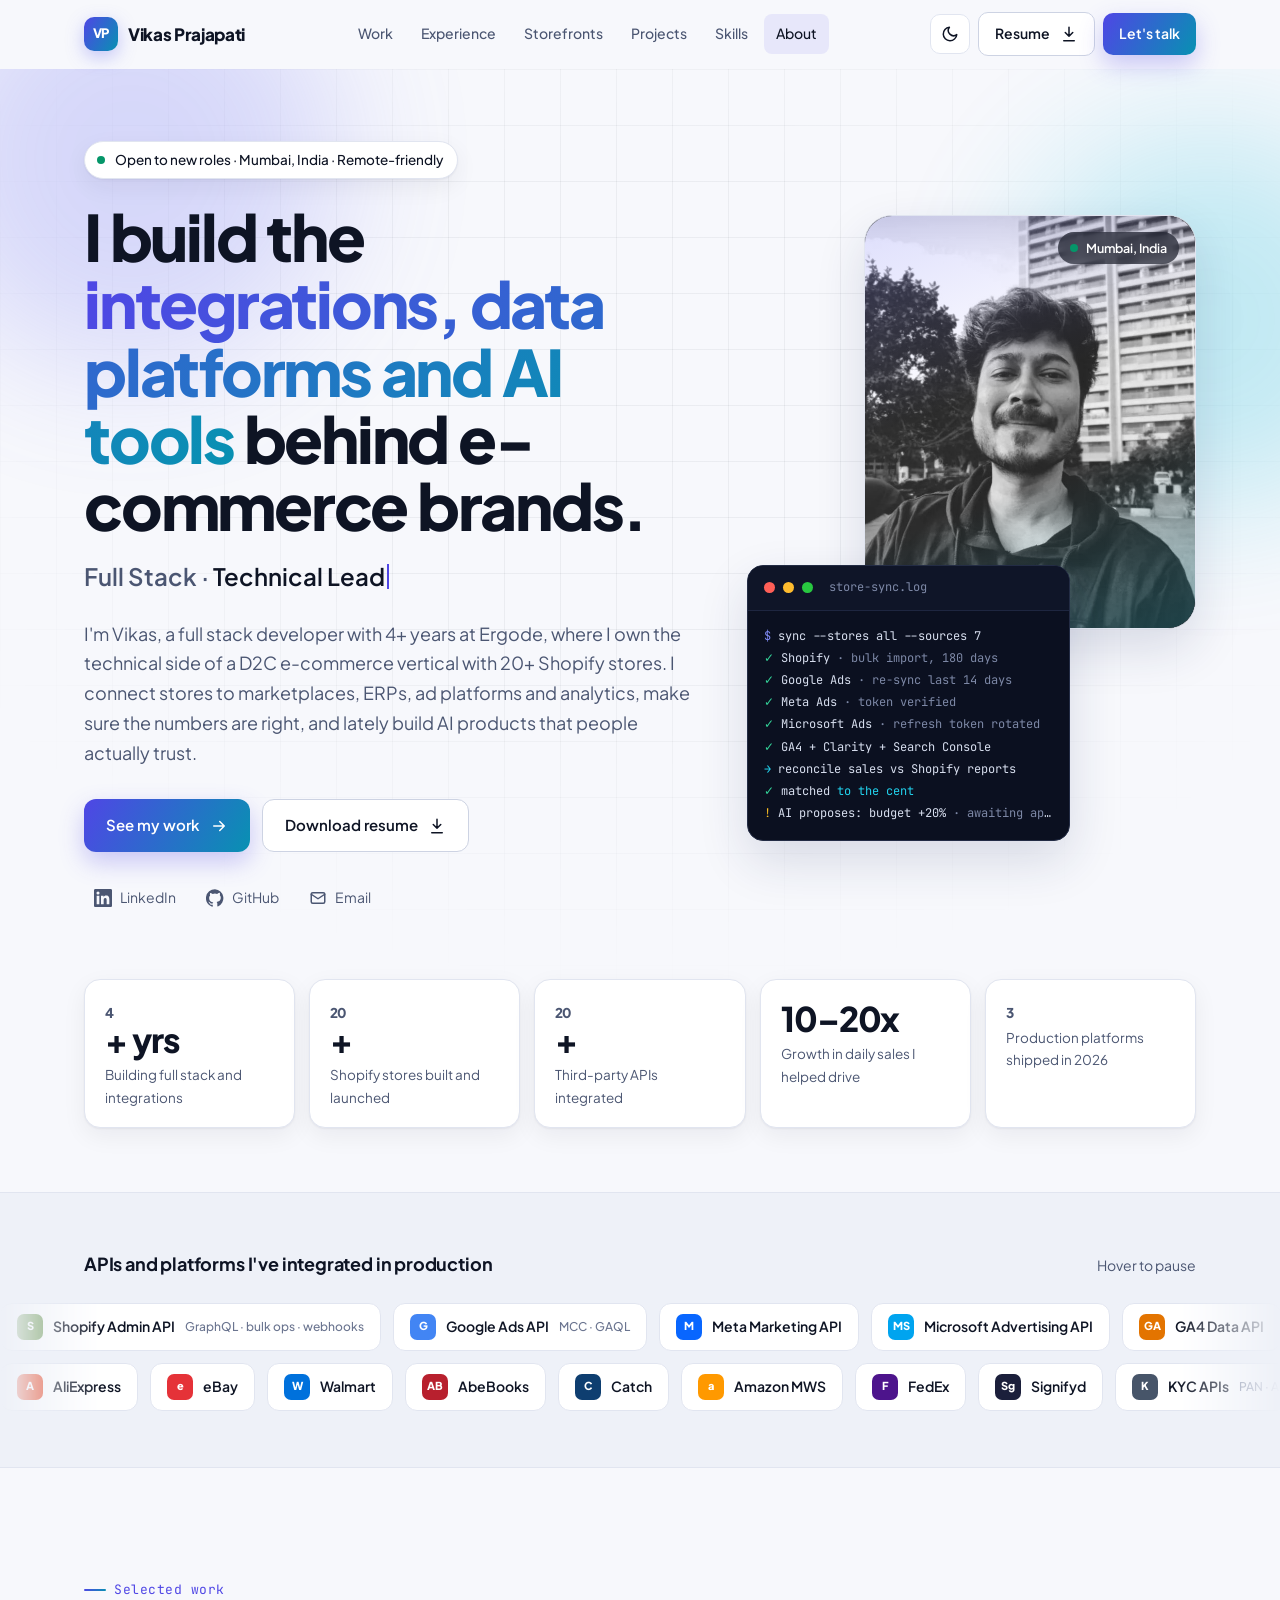
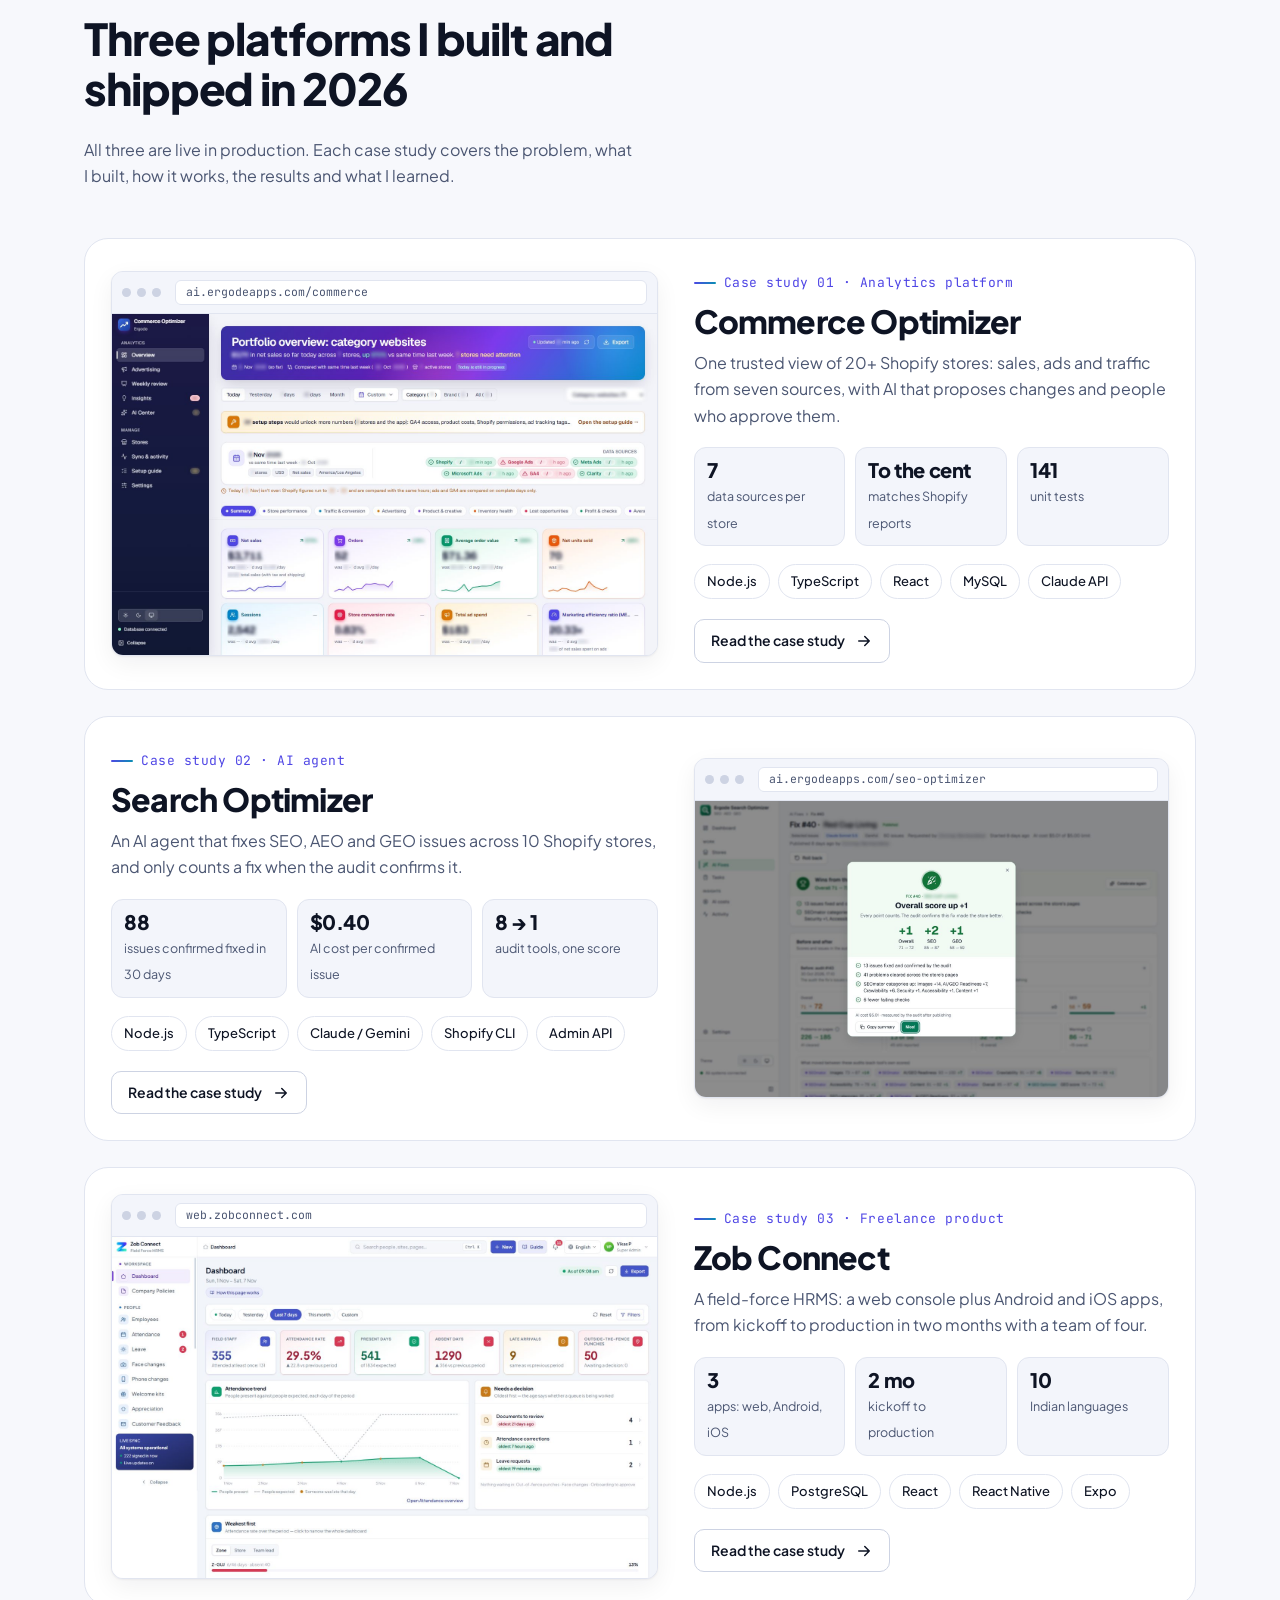
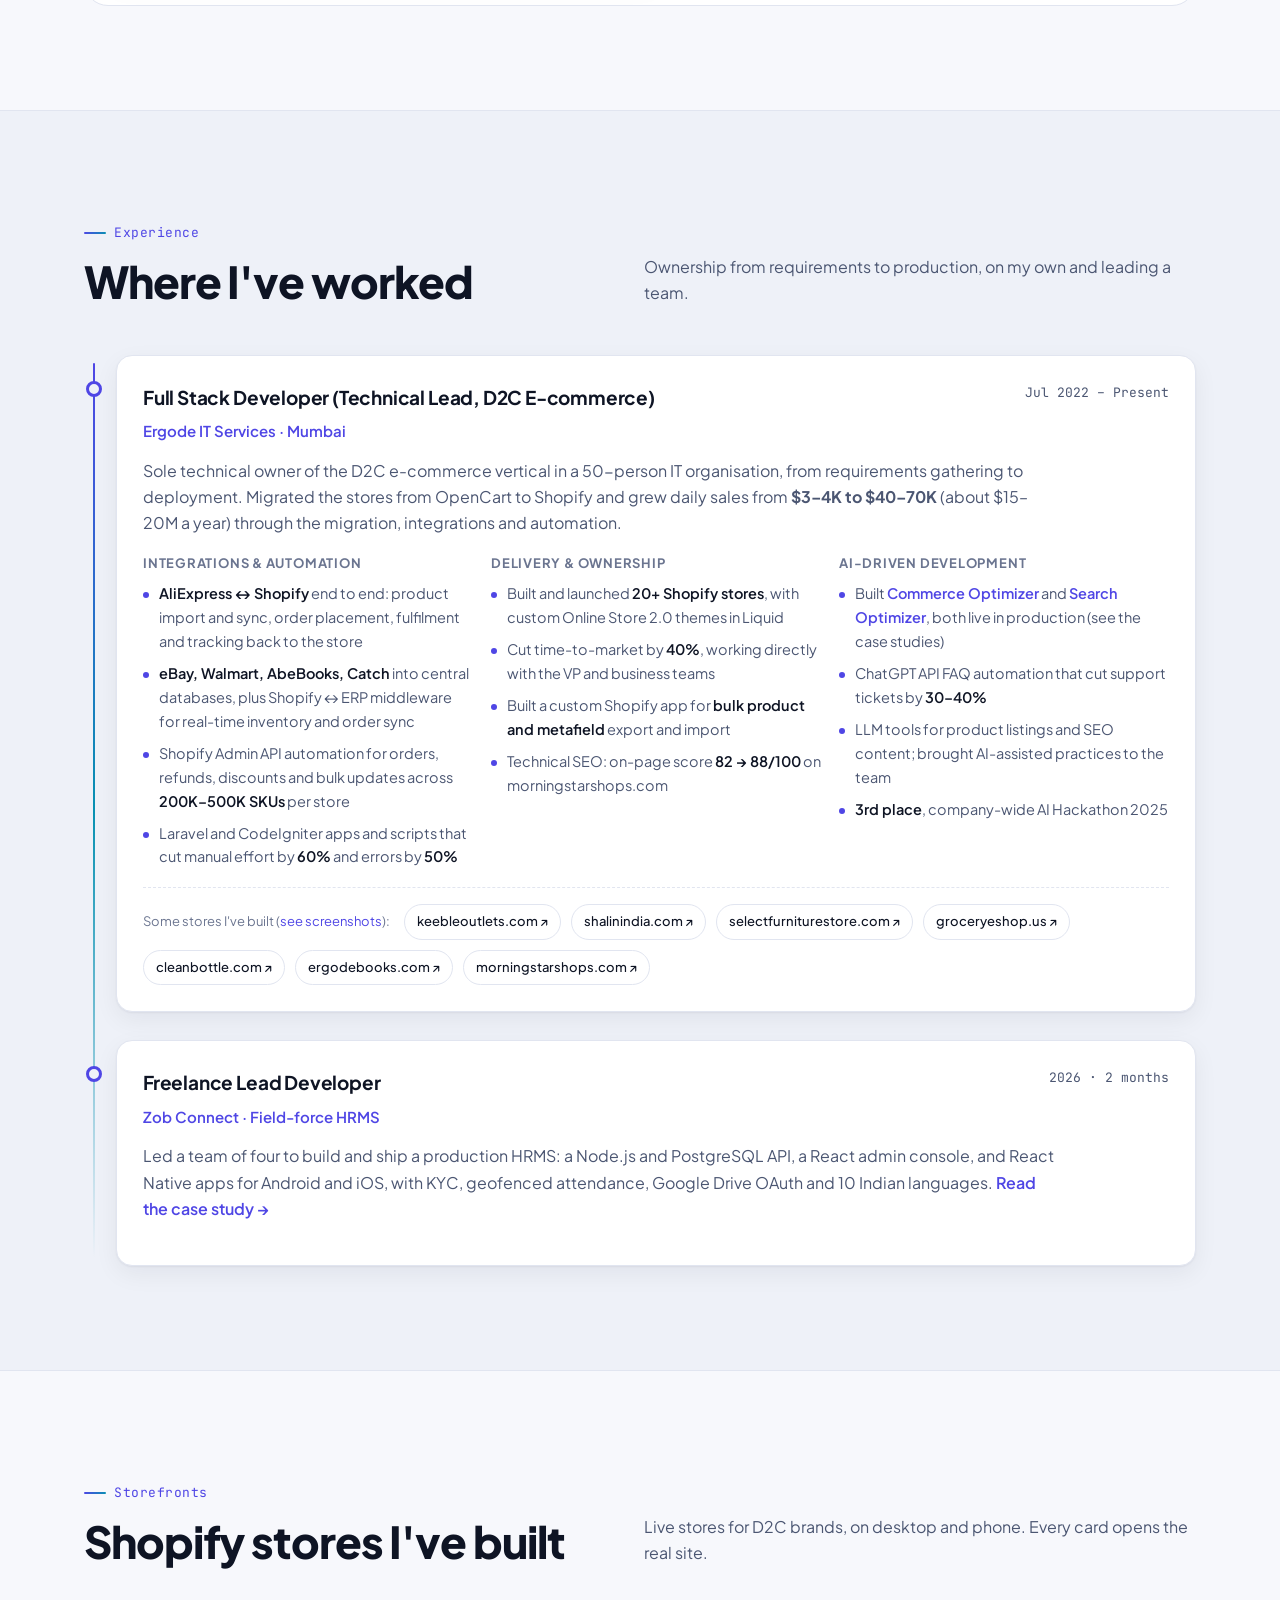
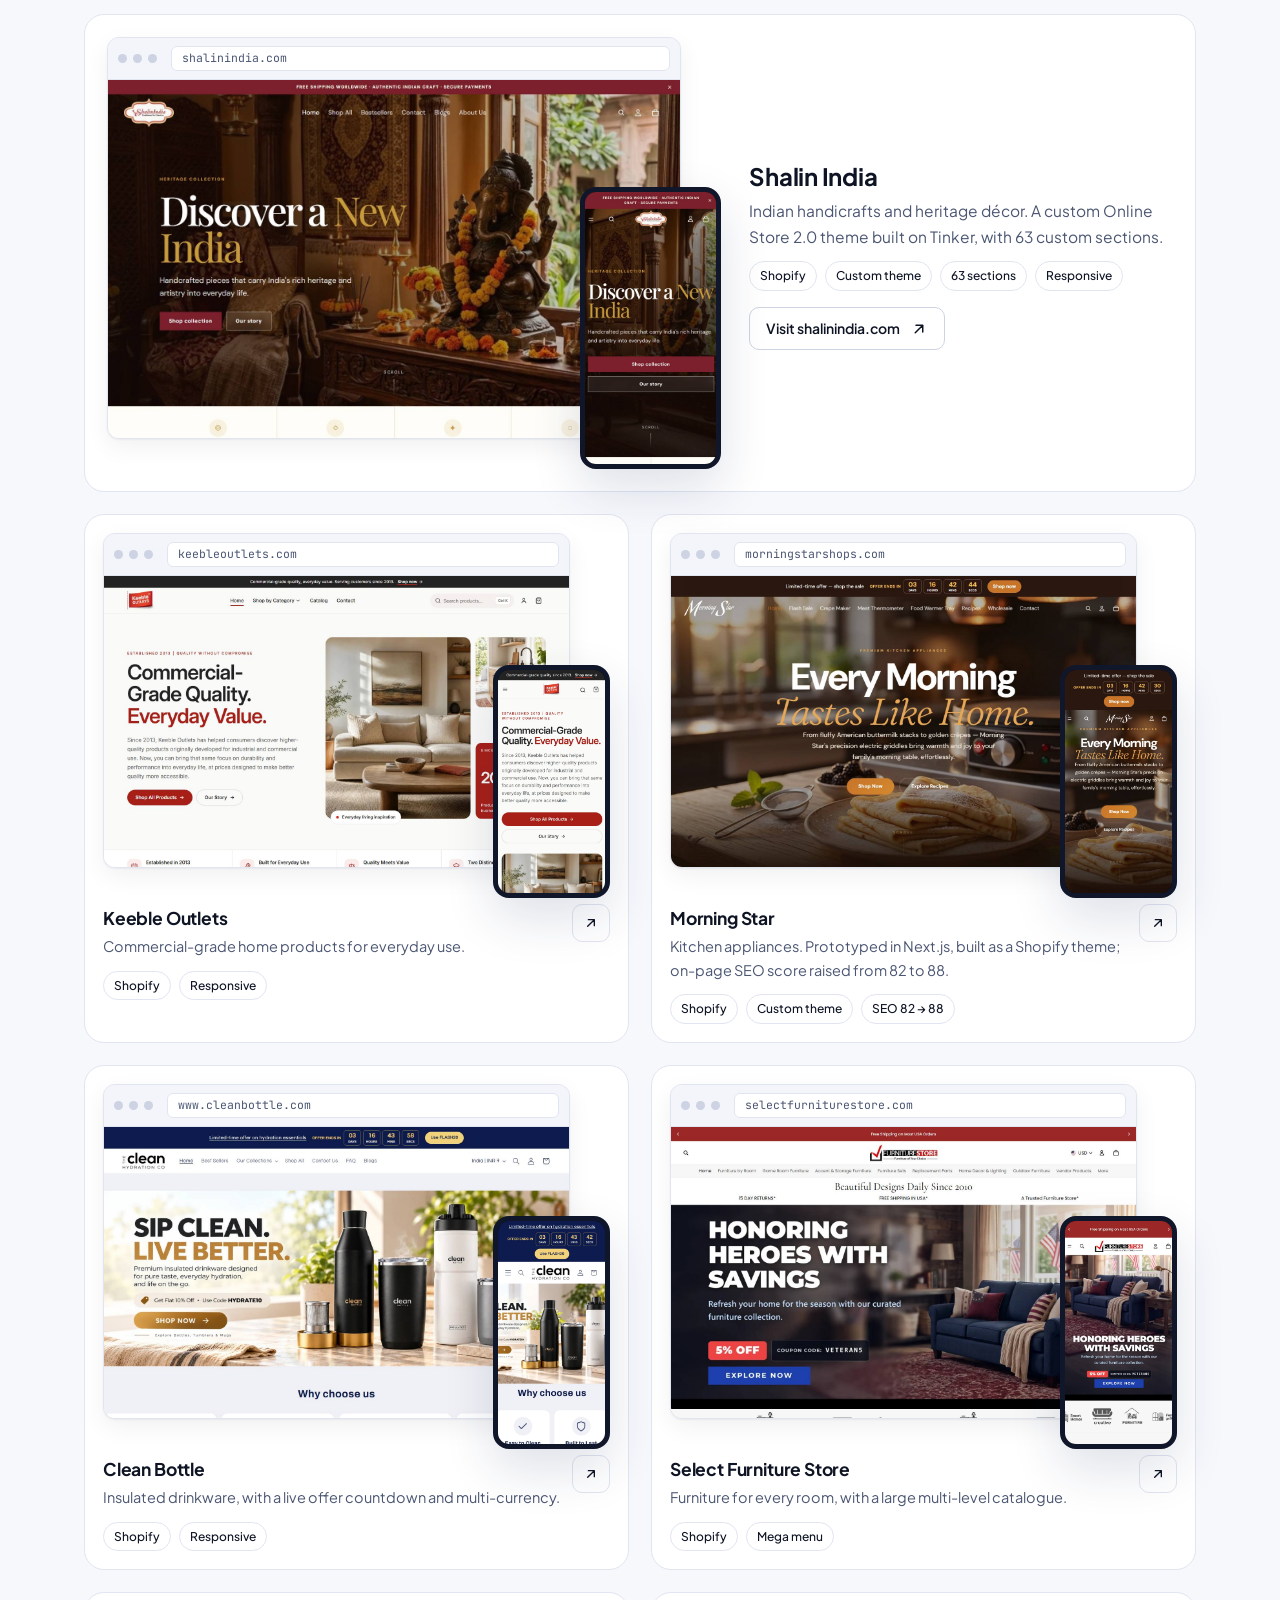
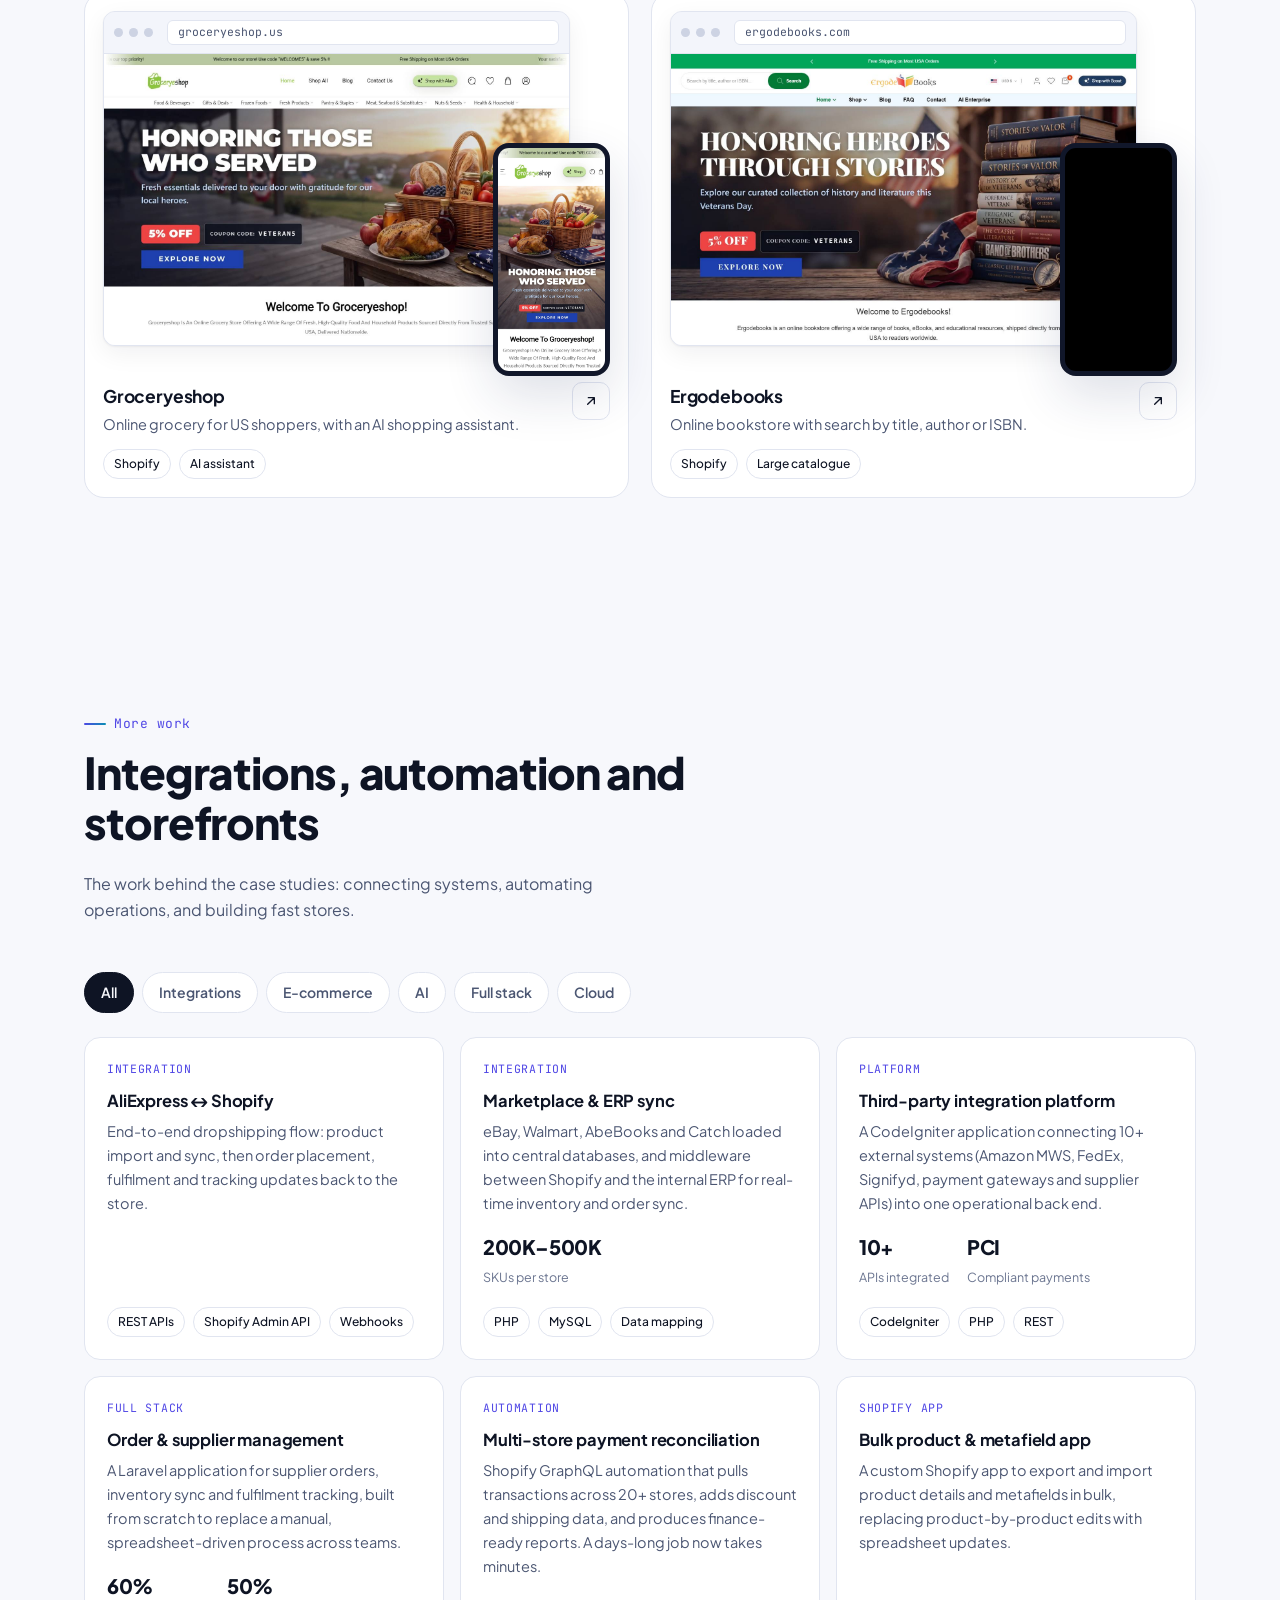
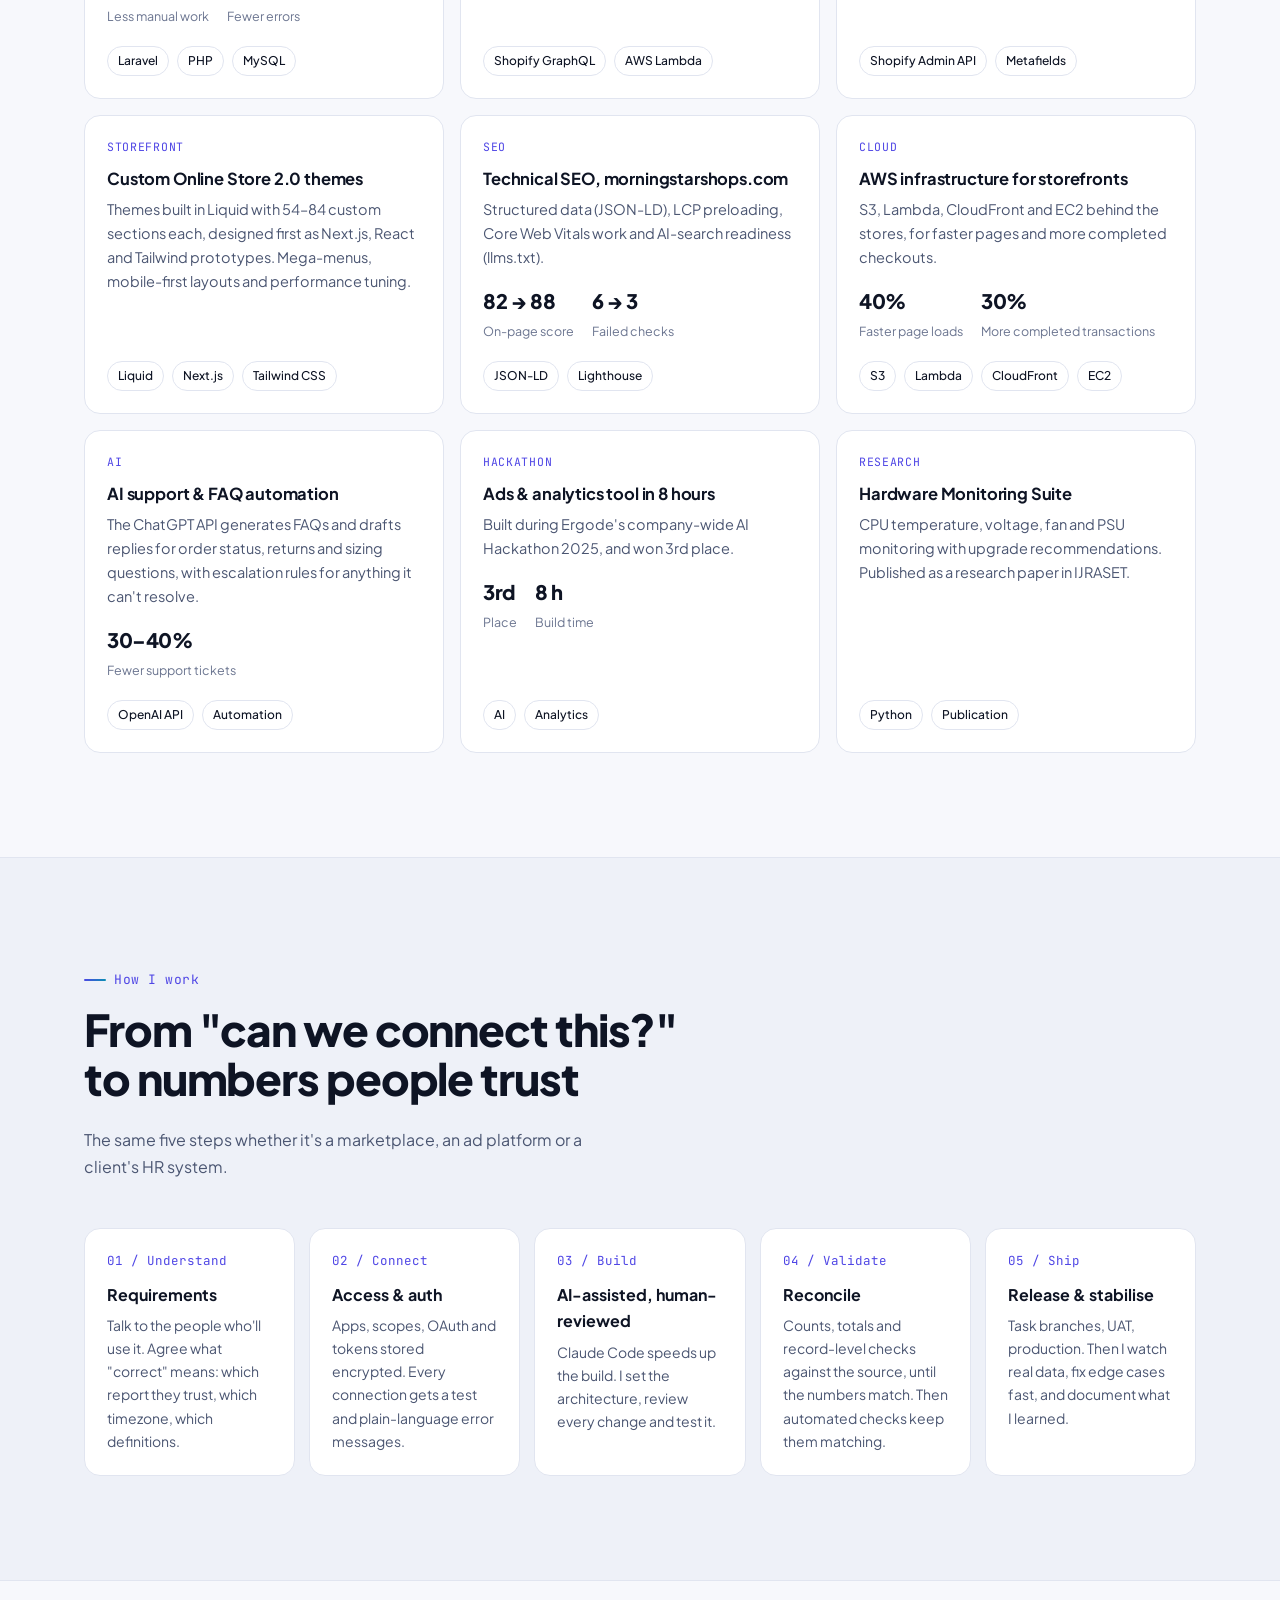
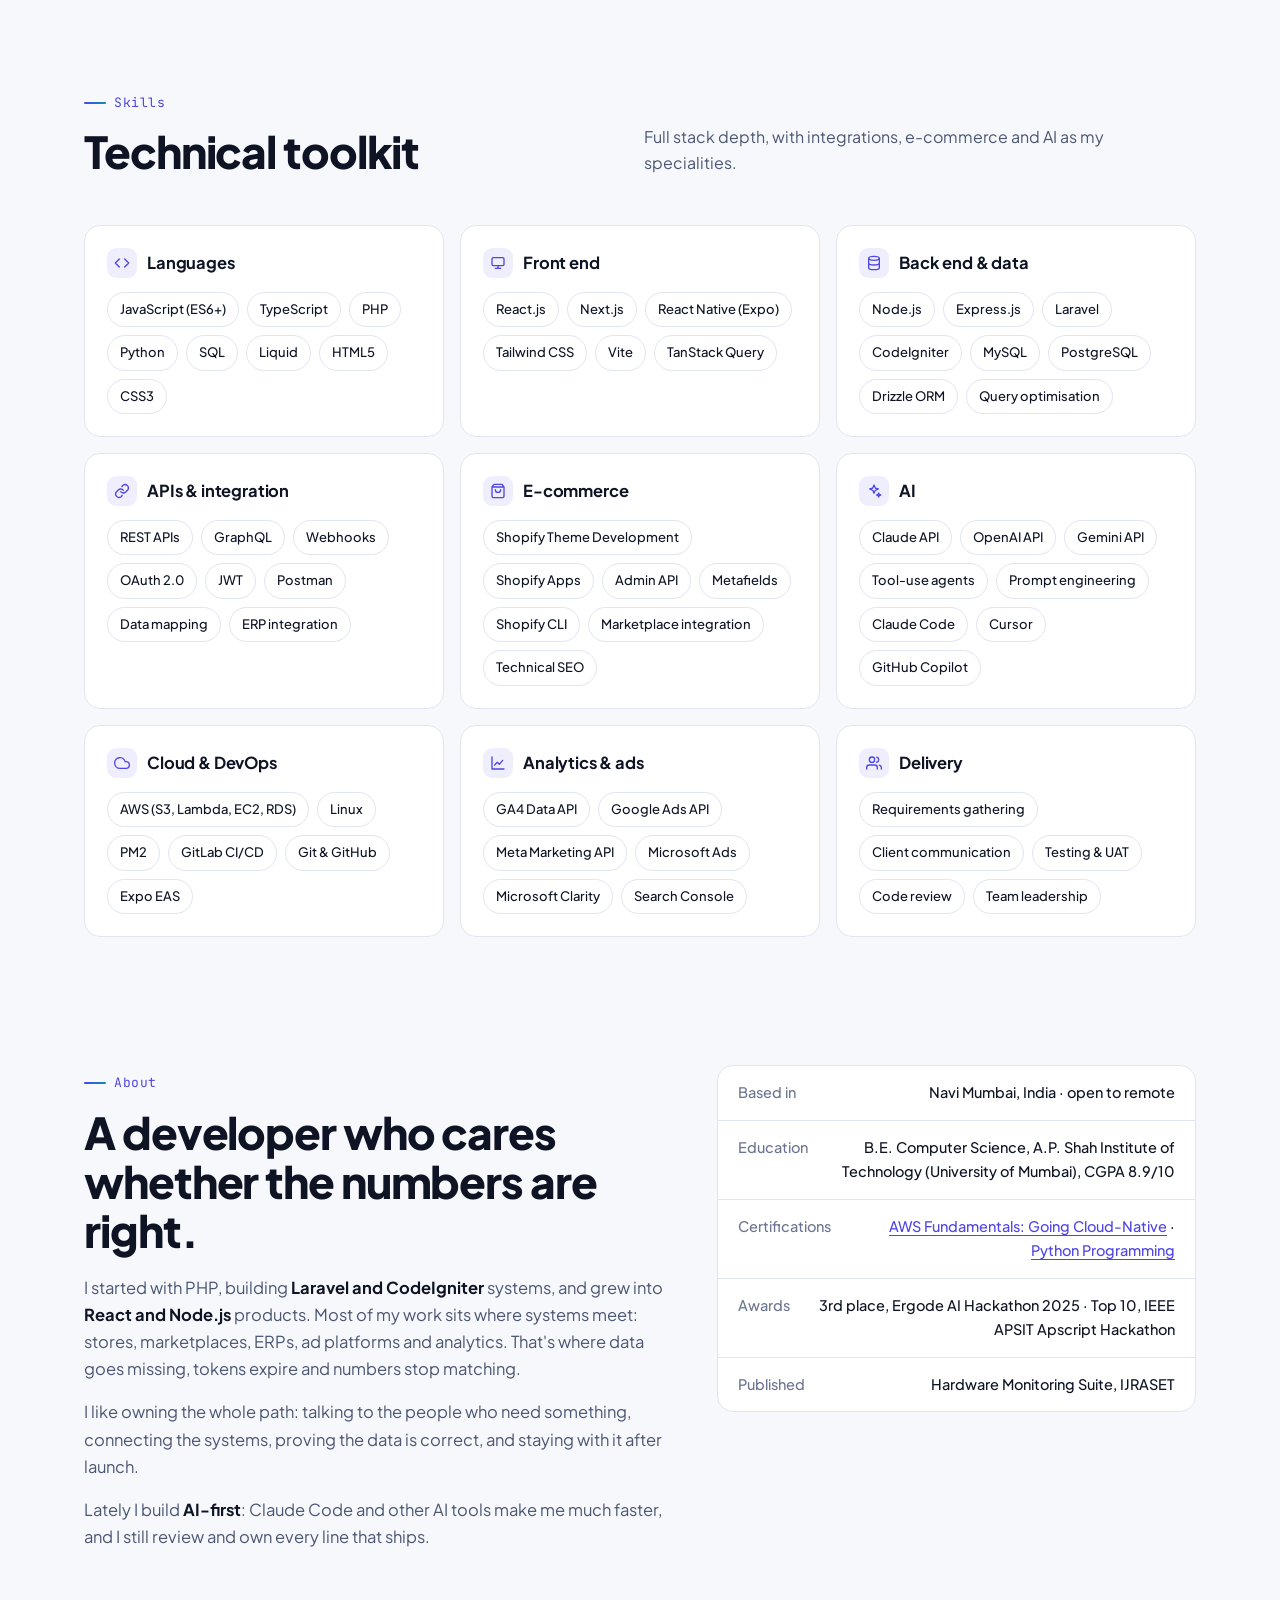
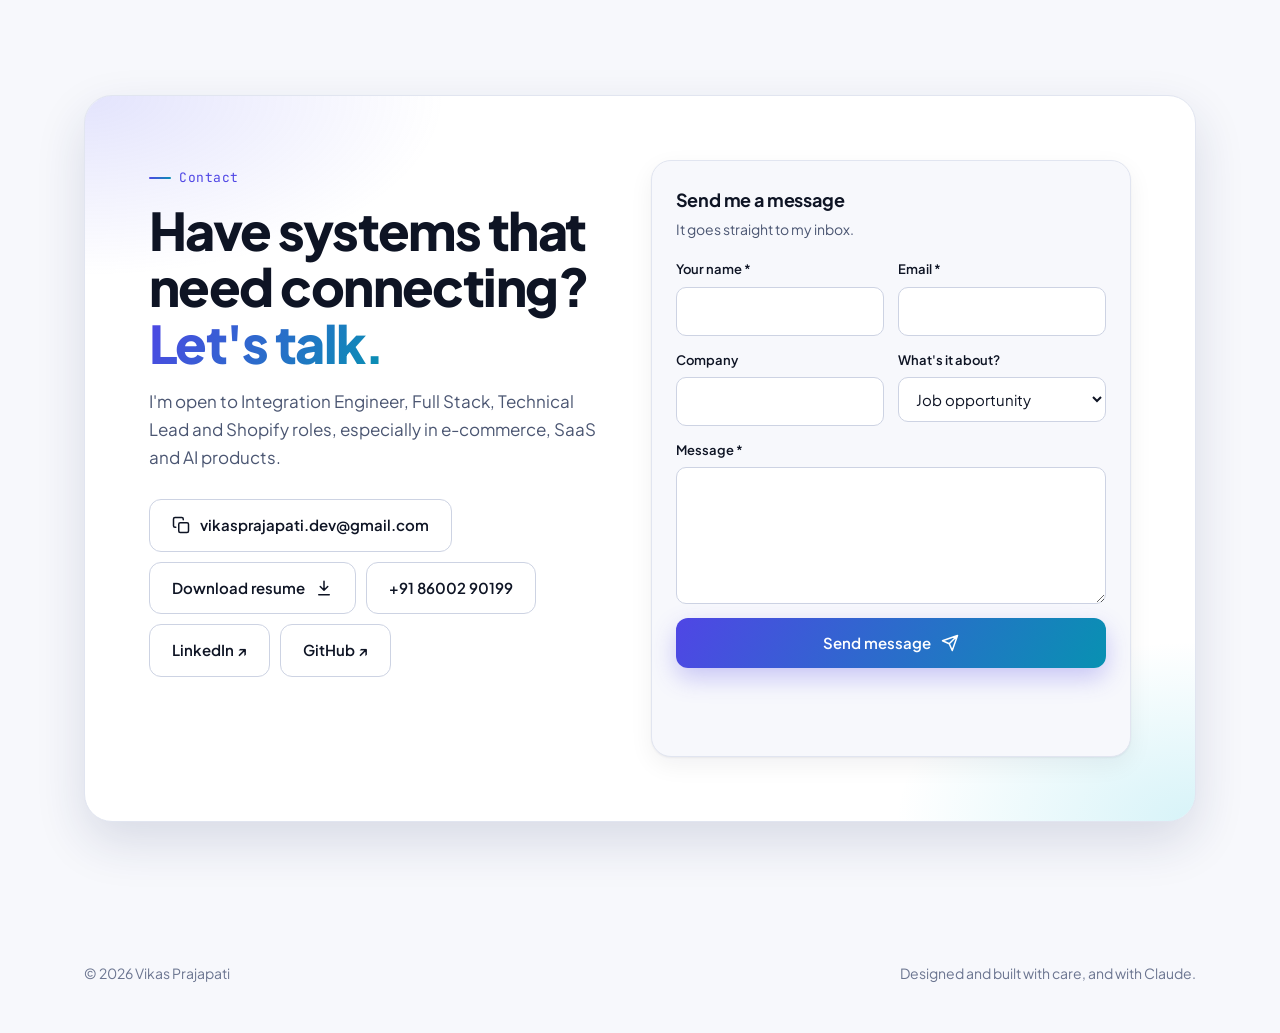
==== commit 85b0d48c: "Contact form: deliver through Web3Forms FormSubmit is down (Cloudflare 522). The form on every page " ====
--- a/index.html
+++ b/index.html
@@ -417,12 +417,13 @@
         <a class="btn btn-ghost" href="https://github.com/VikasSprajapati" target="_blank" rel="noopener">GitHub ↗</a>
       </div>
       </div>
-        <form class="cform" action="https://formsubmit.co/vikasprajapati.dev@gmail.com" method="POST" data-ajax="https://formsubmit.co/ajax/vikasprajapati.dev@gmail.com">
+        <form class="cform" action="https://api.web3forms.com/submit" method="POST" data-web3forms-key="44ae0704-d7ac-4e4a-89db-dc029e36bea9">
           <h3>Send me a message</h3>
           <p class="sub">It goes straight to my inbox.</p>
-          <input type="hidden" name="_subject" value="New message from your portfolio">
-          <input type="hidden" name="_template" value="table">
-          <input type="hidden" name="_next" value="https://vikassprajapati.github.io/#contact">
+          <input type="hidden" name="access_key" value="44ae0704-d7ac-4e4a-89db-dc029e36bea9">
+          <input type="hidden" name="subject" value="New message from your portfolio">
+          <input type="hidden" name="from_name" value="Portfolio contact form">
+          <input type="hidden" name="redirect" value="https://vikassprajapati.github.io/#contact">
           <input type="text" name="_honey" class="hp" tabindex="-1" autocomplete="off" aria-hidden="true">
           <div class="field-row">
             <label class="field"><span>Your name *</span><input type="text" name="name" required maxlength="100" autocomplete="name"></label>
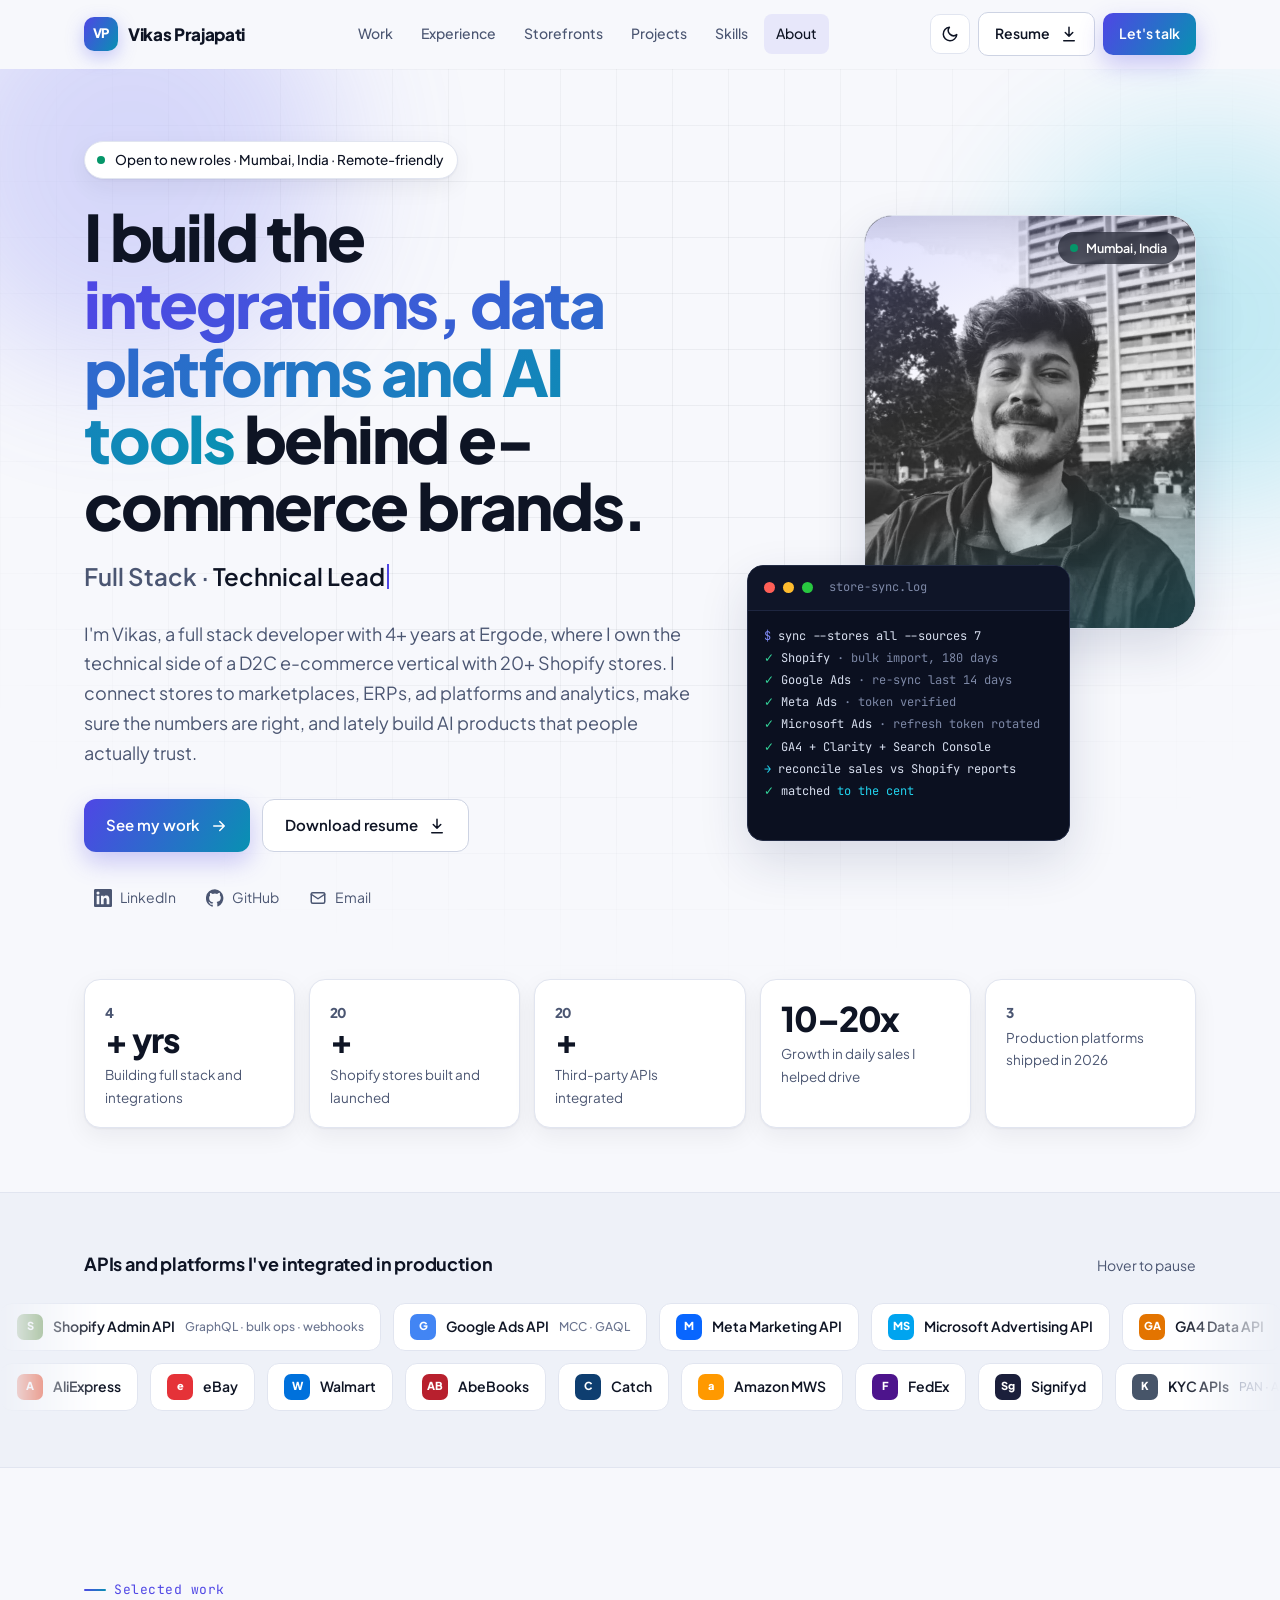
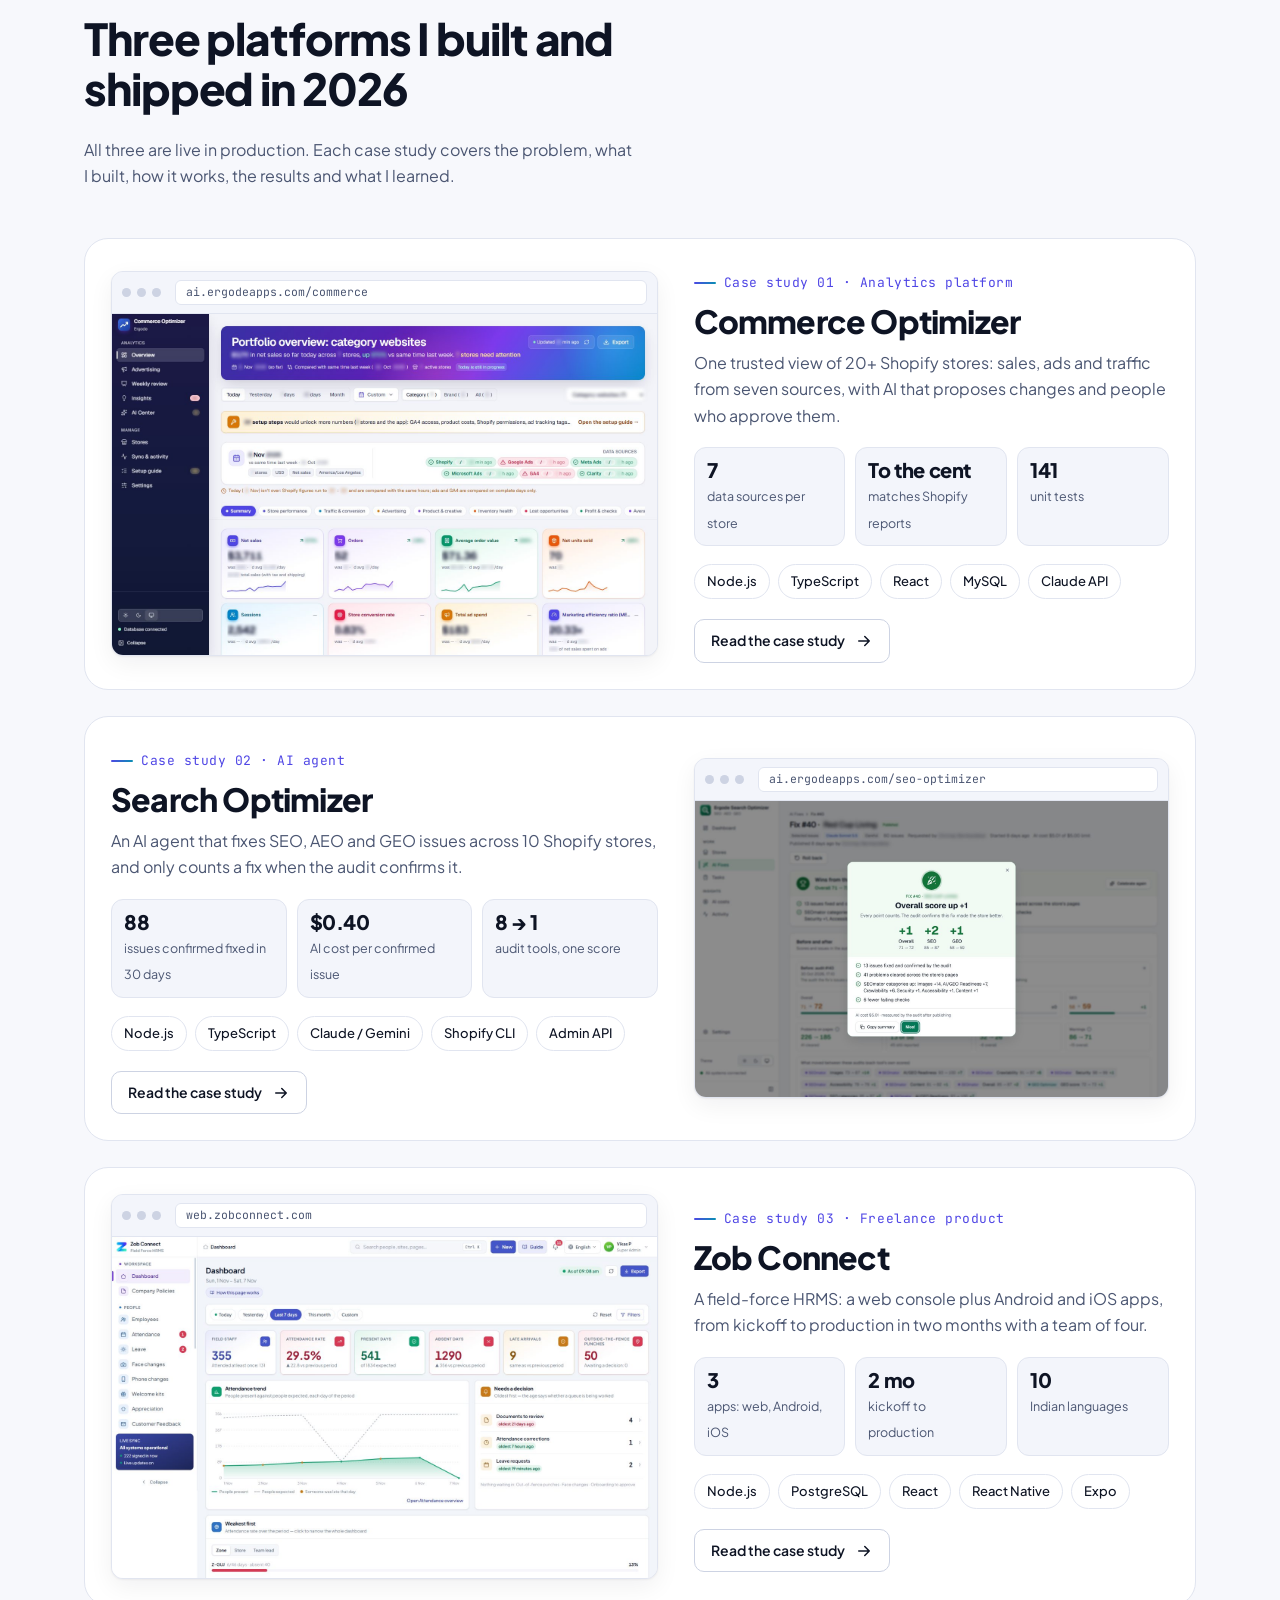
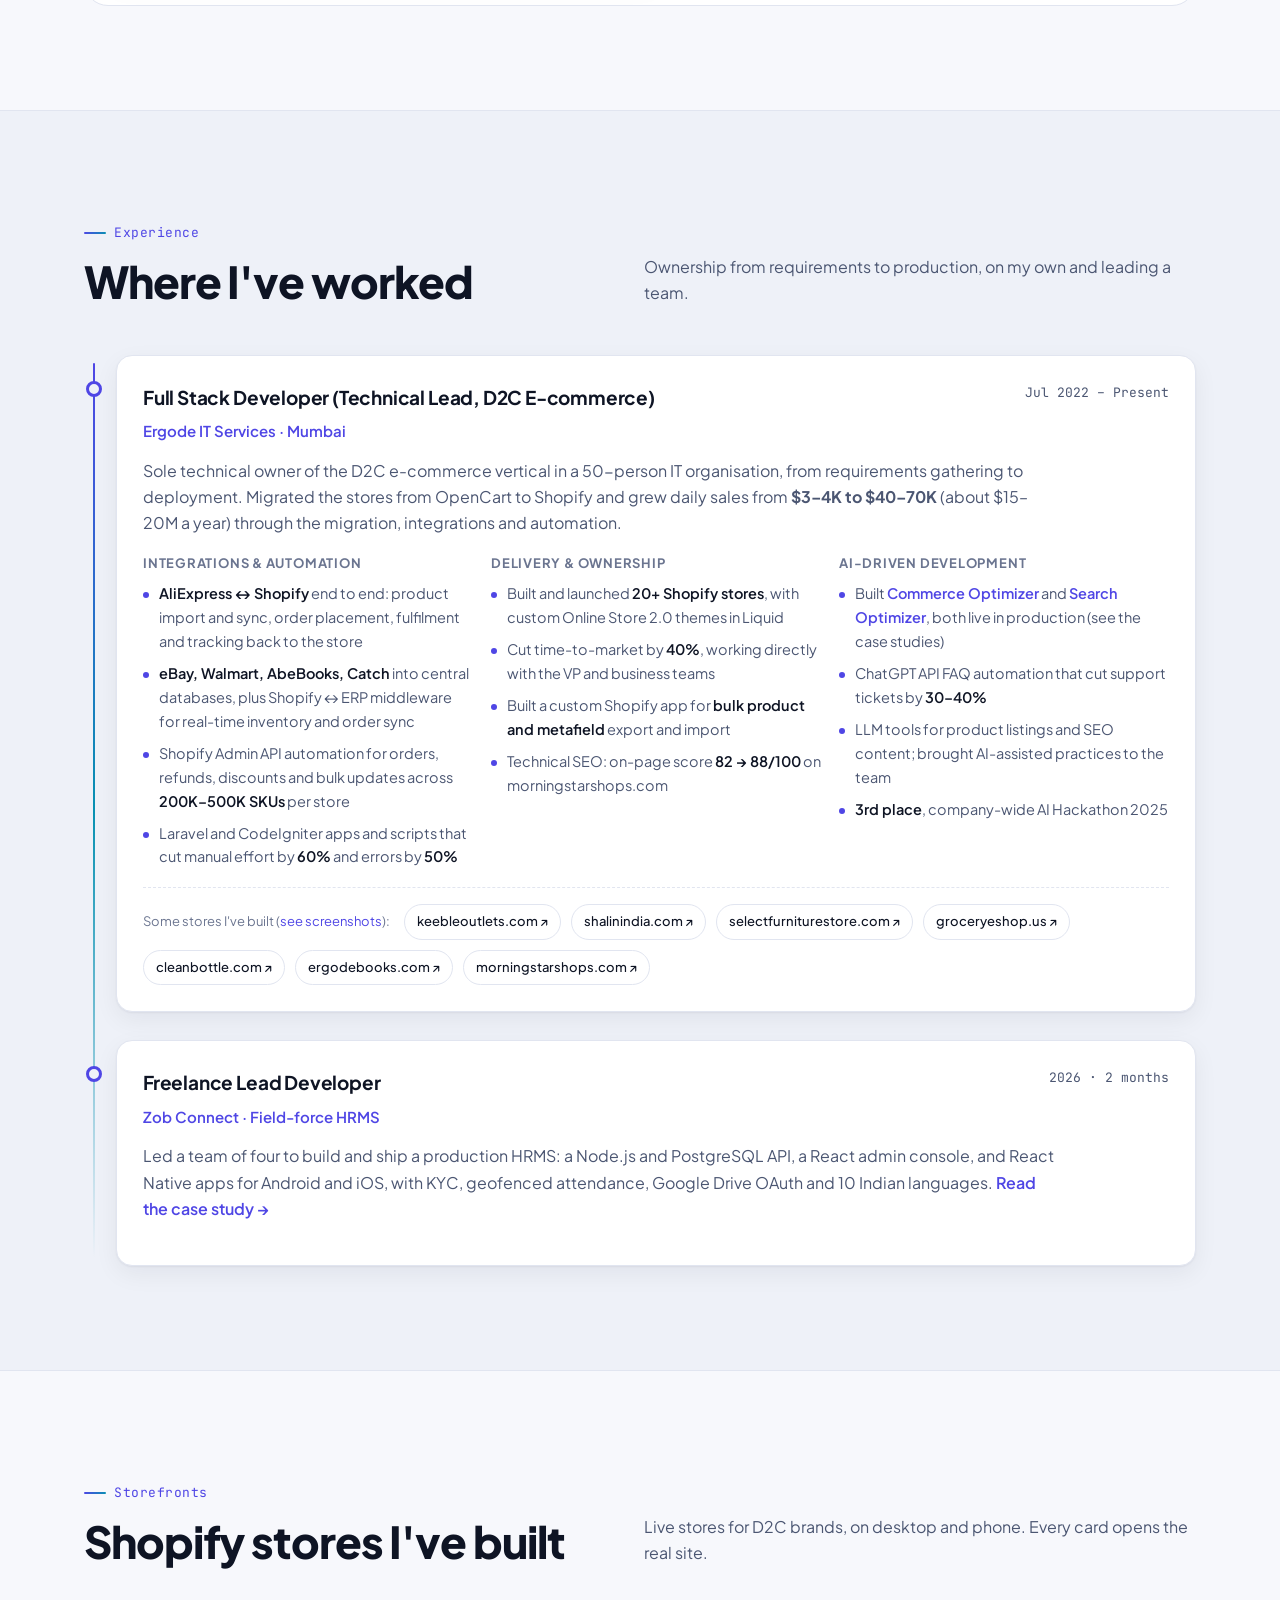
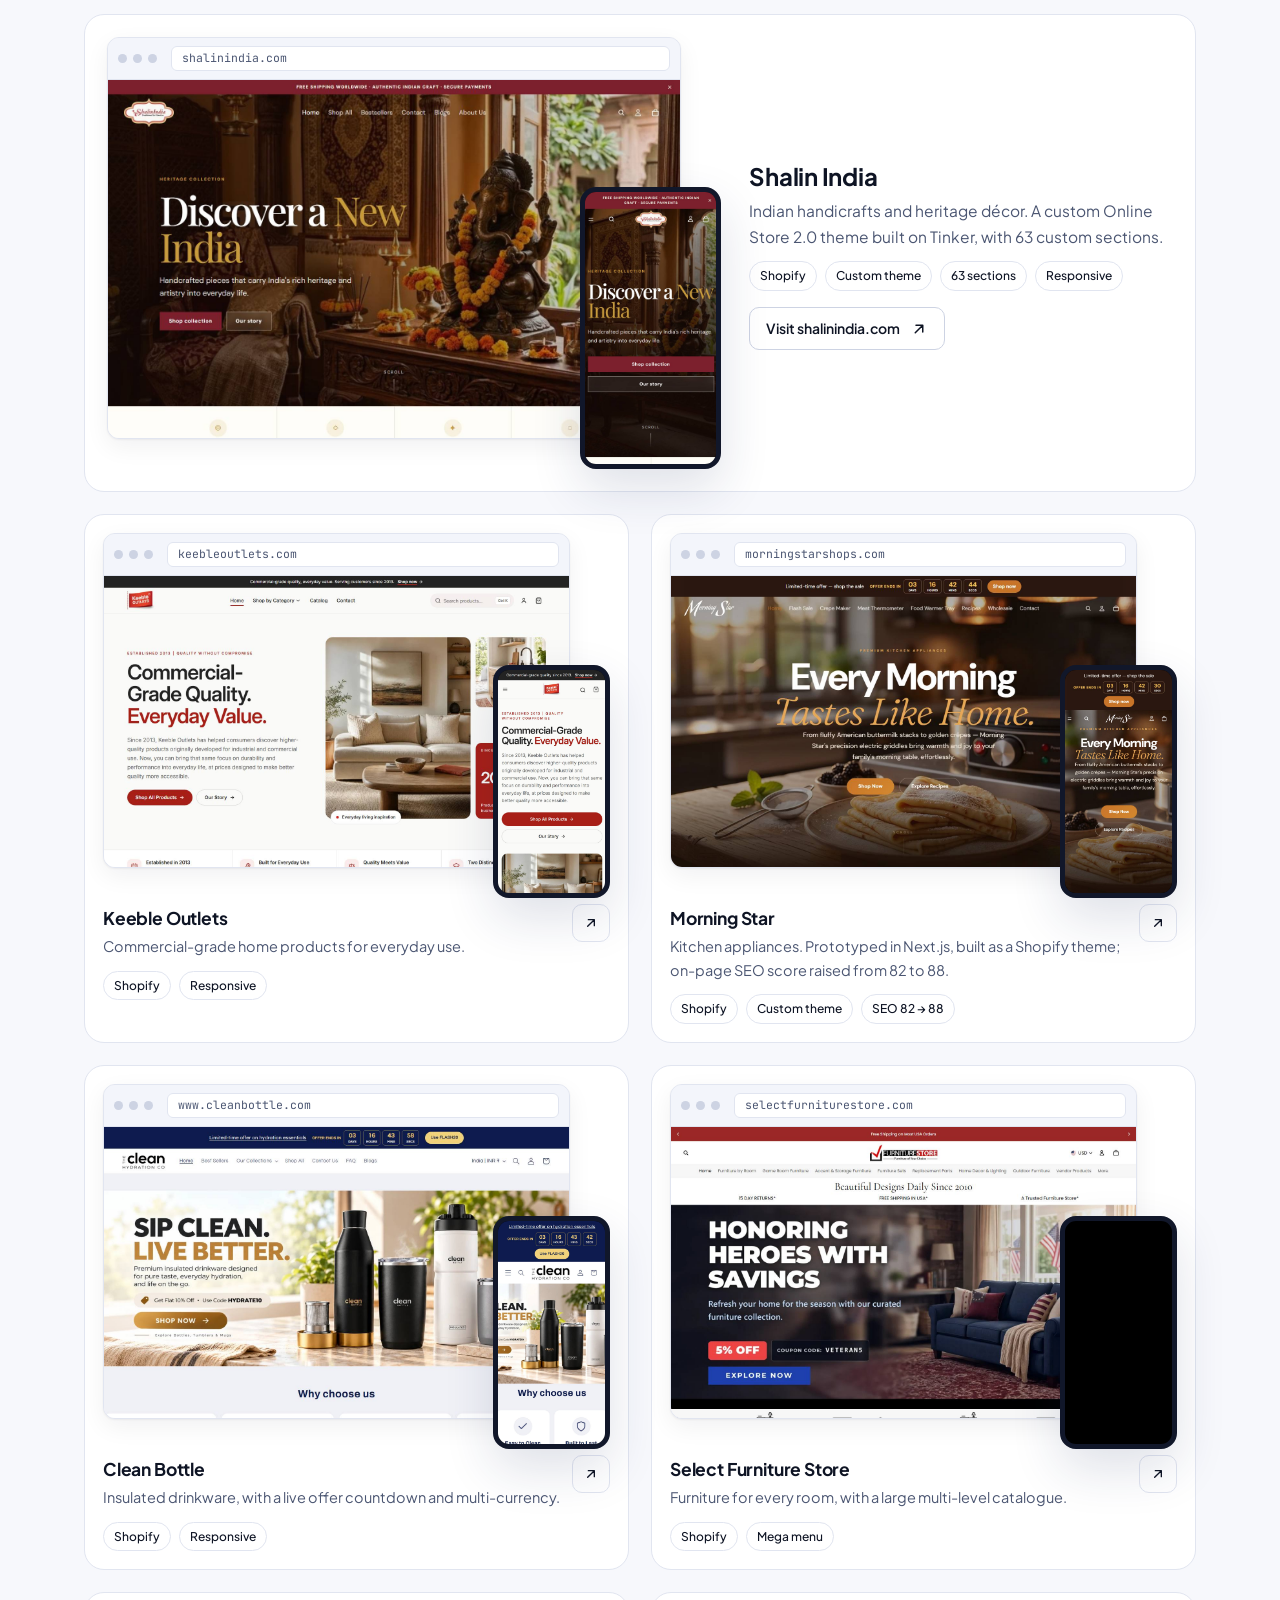
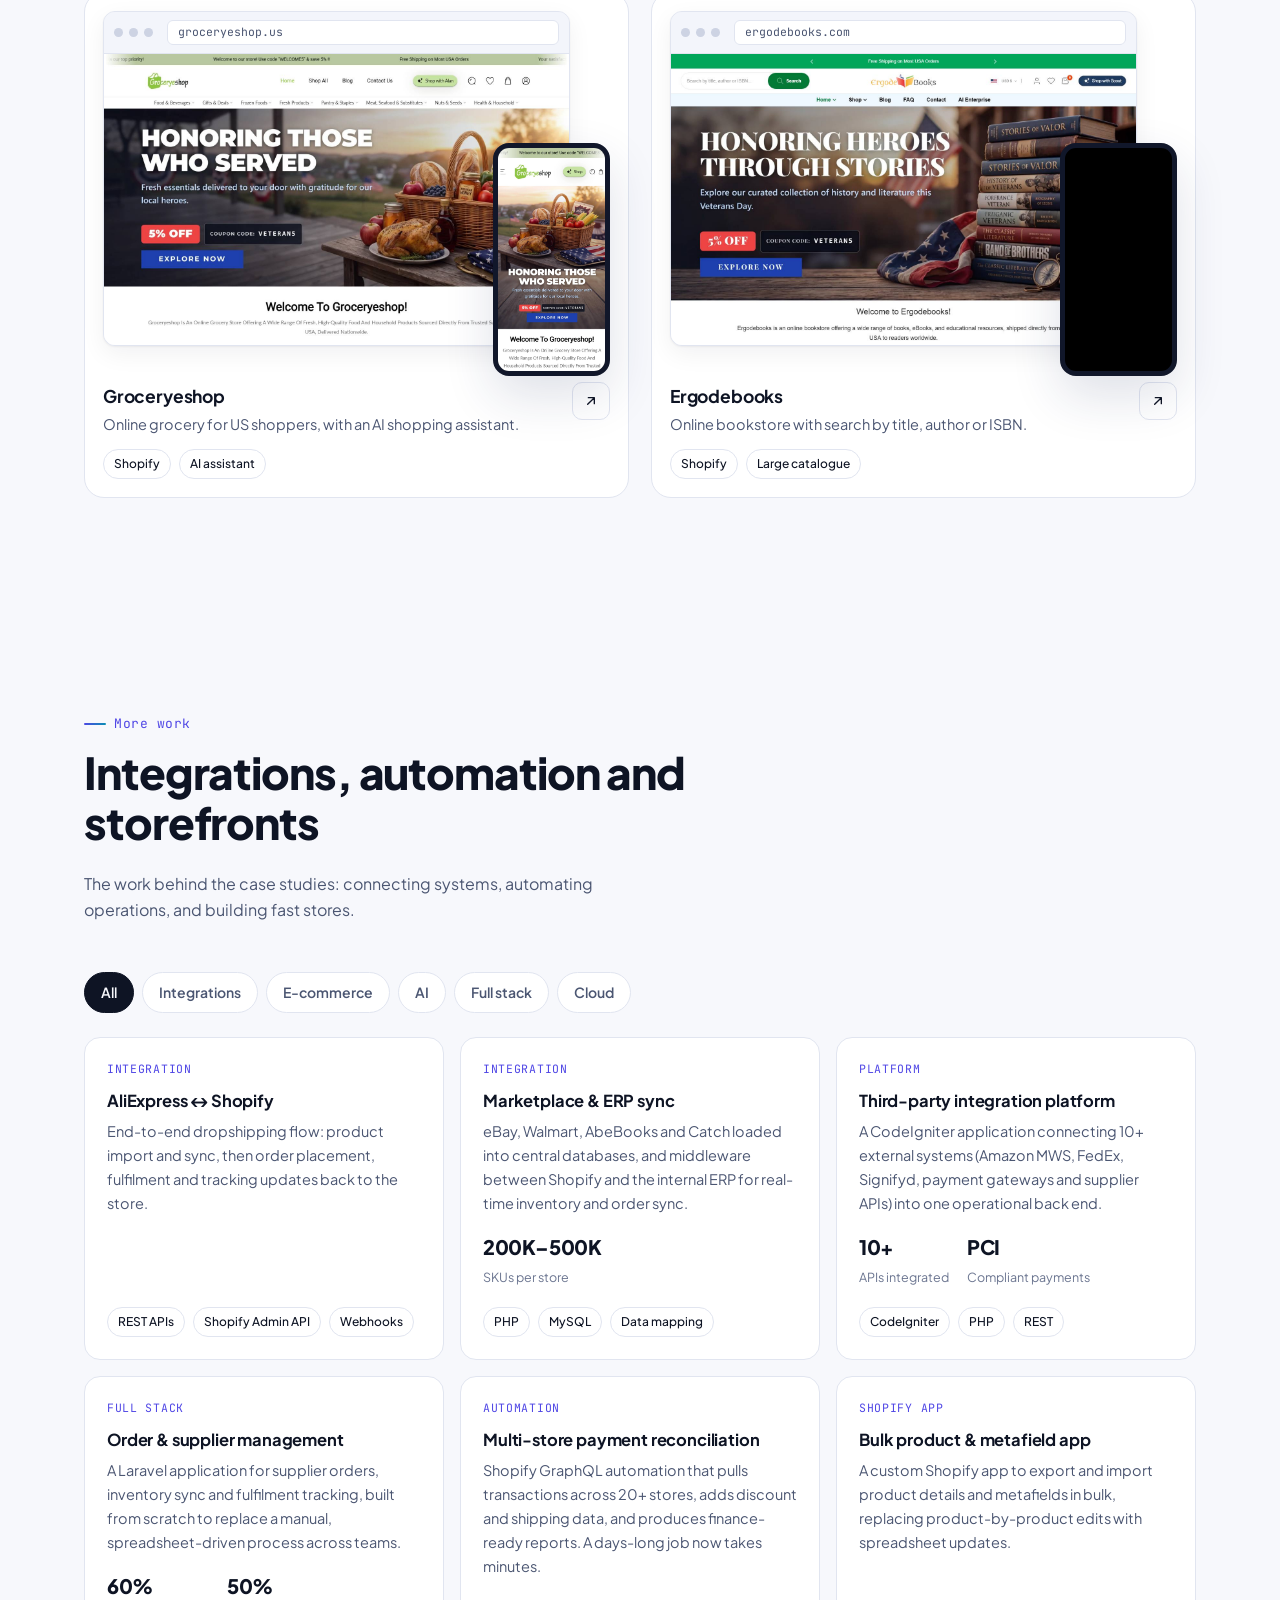
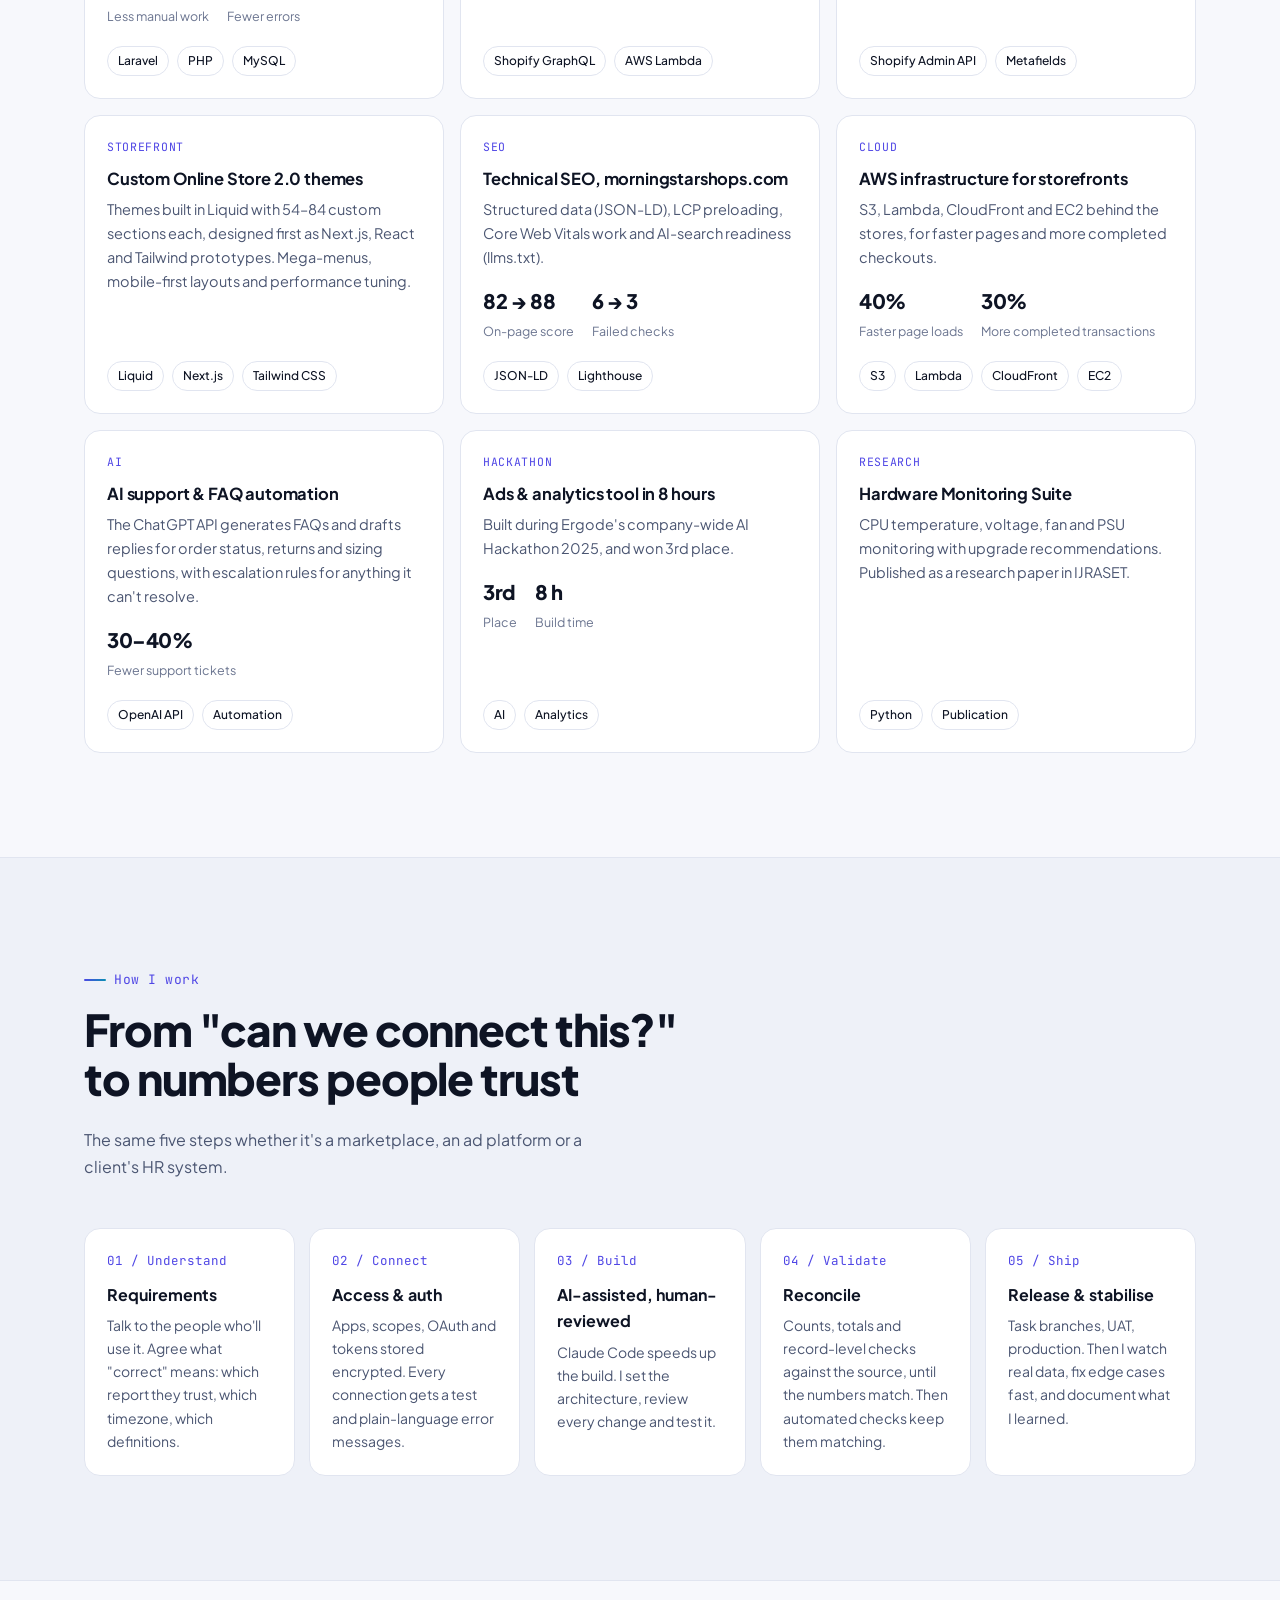
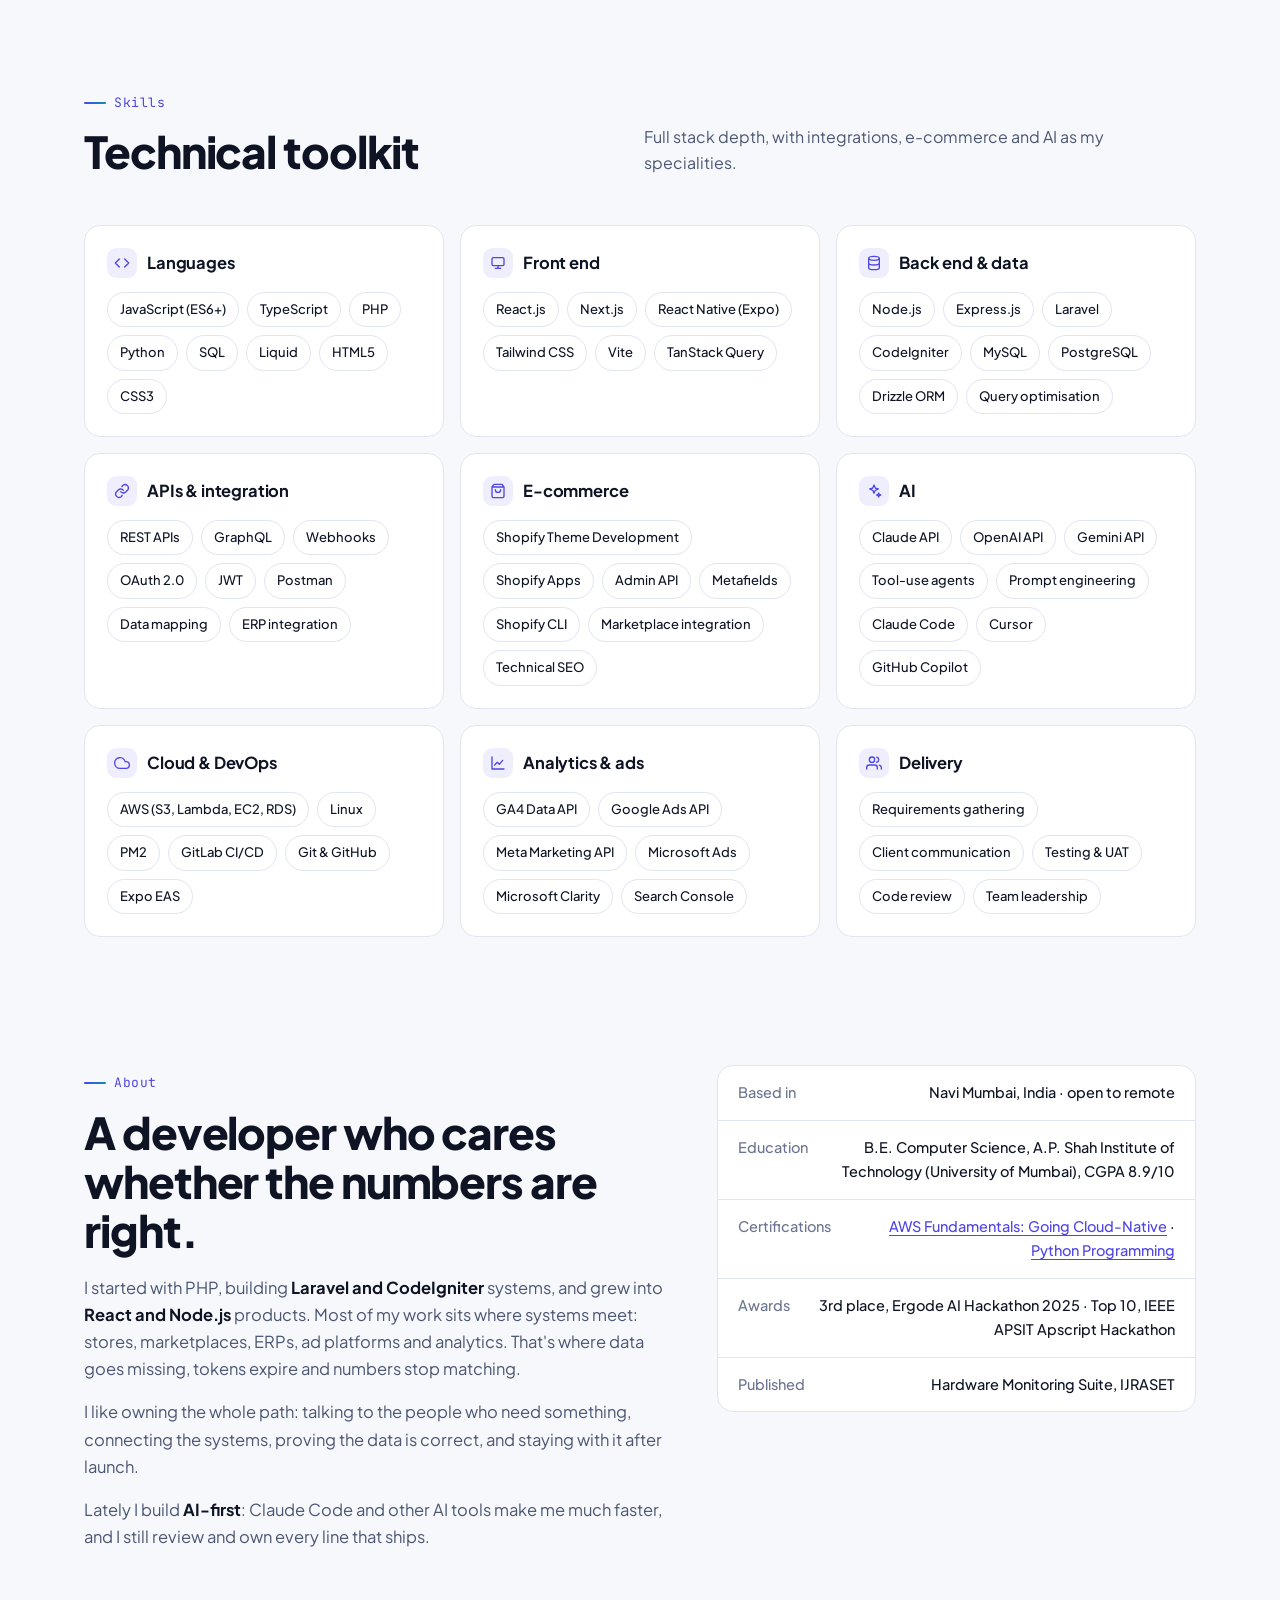
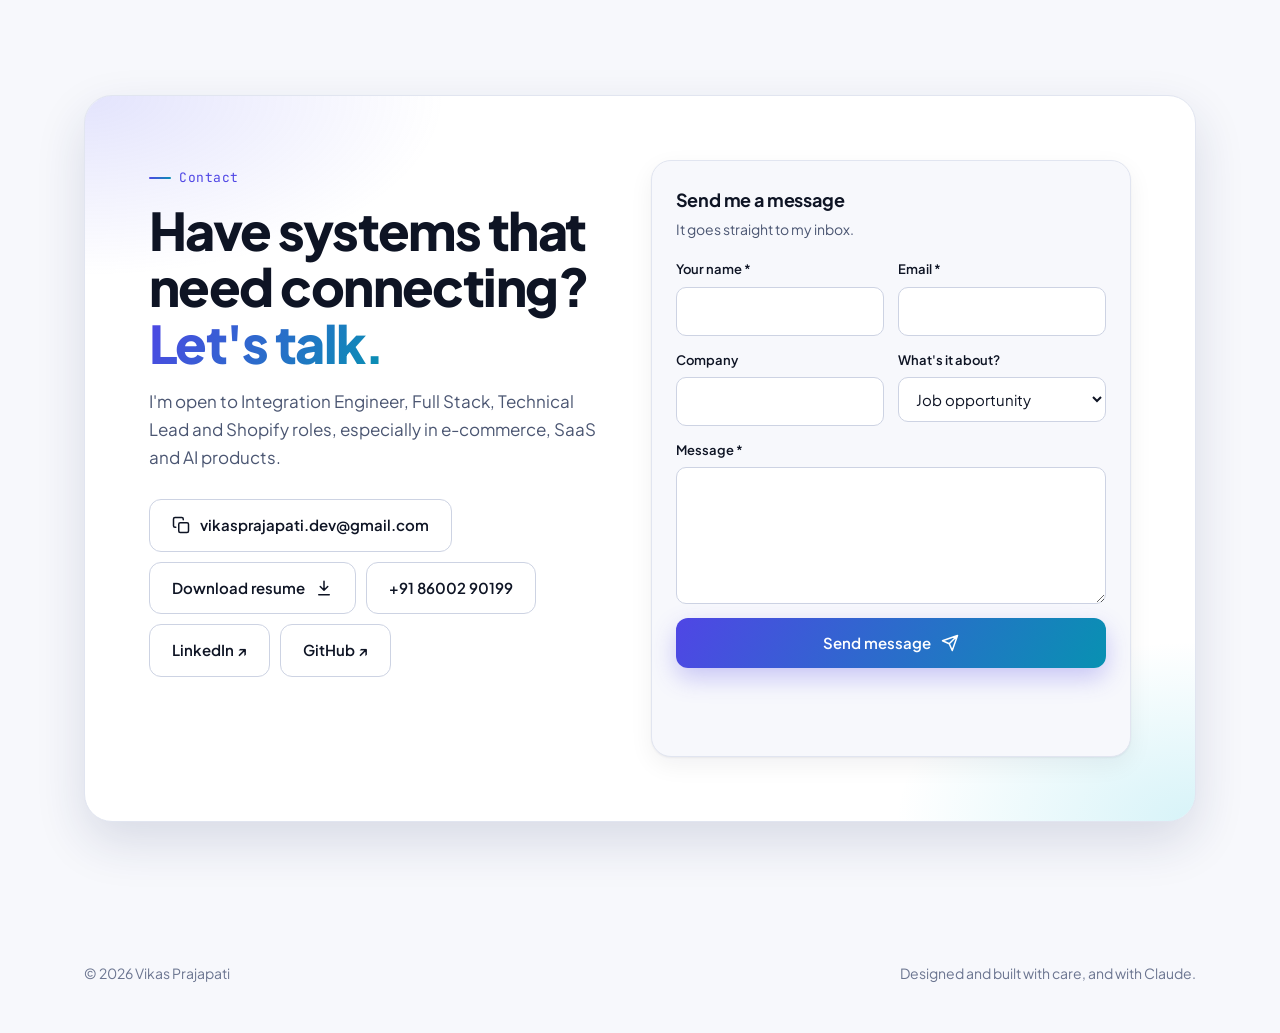
==== commit 810dd7bd: "Link previews: lighter preview card with photo, image type tags The old preview image was a 451 KB P" ====
--- a/index.html
+++ b/index.html
@@ -13,17 +13,19 @@
 <link rel="canonical" href="https://vikassprajapati.github.io/">
 <meta property="og:url" content="https://vikassprajapati.github.io/">
 <meta property="og:site_name" content="Vikas Prajapati">
-<meta property="og:image" content="https://vikassprajapati.github.io/assets/og-image.png">
+<meta property="og:image" content="https://vikassprajapati.github.io/assets/og-card.jpg">
+<meta property="og:image:secure_url" content="https://vikassprajapati.github.io/assets/og-card.jpg">
+<meta property="og:image:type" content="image/jpeg">
 <meta property="og:image:width" content="1200">
 <meta property="og:image:height" content="630">
-<meta property="og:image:alt" content="Vikas Prajapati, Full Stack and Integration Engineer, with screenshots of Shopify stores he built">
+<meta property="og:image:alt" content="Vikas Prajapati, Full Stack and Integration Engineer">
 <meta name="twitter:card" content="summary_large_image">
 <meta name="twitter:title" content="Vikas Prajapati · Full Stack &amp; Integration Engineer">
 <meta name="twitter:description" content="I build the integrations, data platforms and AI tools behind e-commerce brands.">
-<meta name="twitter:image" content="https://vikassprajapati.github.io/assets/og-image.png">
+<meta name="twitter:image" content="https://vikassprajapati.github.io/assets/og-card.jpg">
 <script type="application/ld+json">
 {"@context":"https://schema.org","@type":"Person","name":"Vikas Prajapati","jobTitle":"Full Stack & Integration Engineer",
- "url":"https://vikassprajapati.github.io/","image":"https://vikassprajapati.github.io/assets/og-image.png",
+ "url":"https://vikassprajapati.github.io/","image":"https://vikassprajapati.github.io/assets/img/vikas.jpg",
  "email":"mailto:vikasprajapati.dev@gmail.com","address":{"@type":"PostalAddress","addressLocality":"Navi Mumbai","addressCountry":"IN"},
  "worksFor":{"@type":"Organization","name":"Ergode IT Services"},"alumniOf":{"@type":"CollegeOrUniversity","name":"A.P. Shah Institute of Technology"},
  "sameAs":["https://www.linkedin.com/in/vkasprajapati/","https://github.com/VikasSprajapati"]}
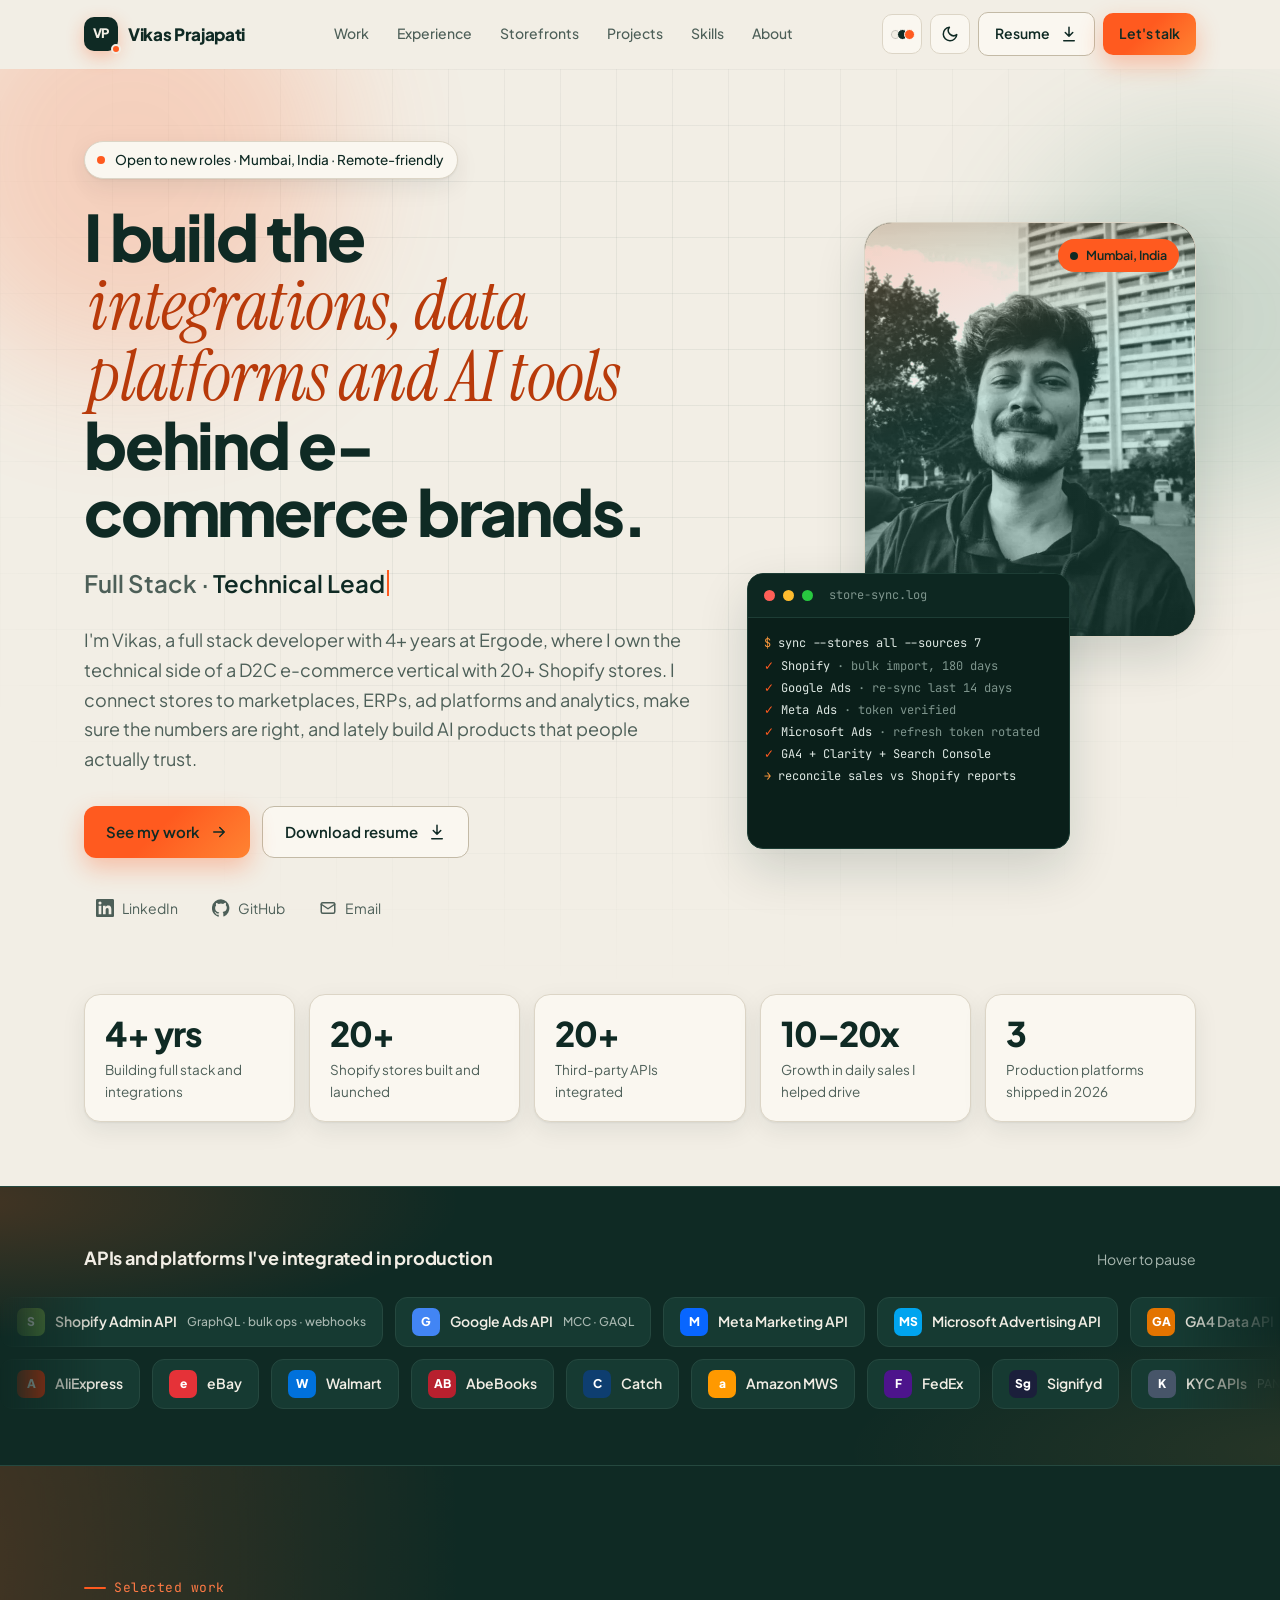
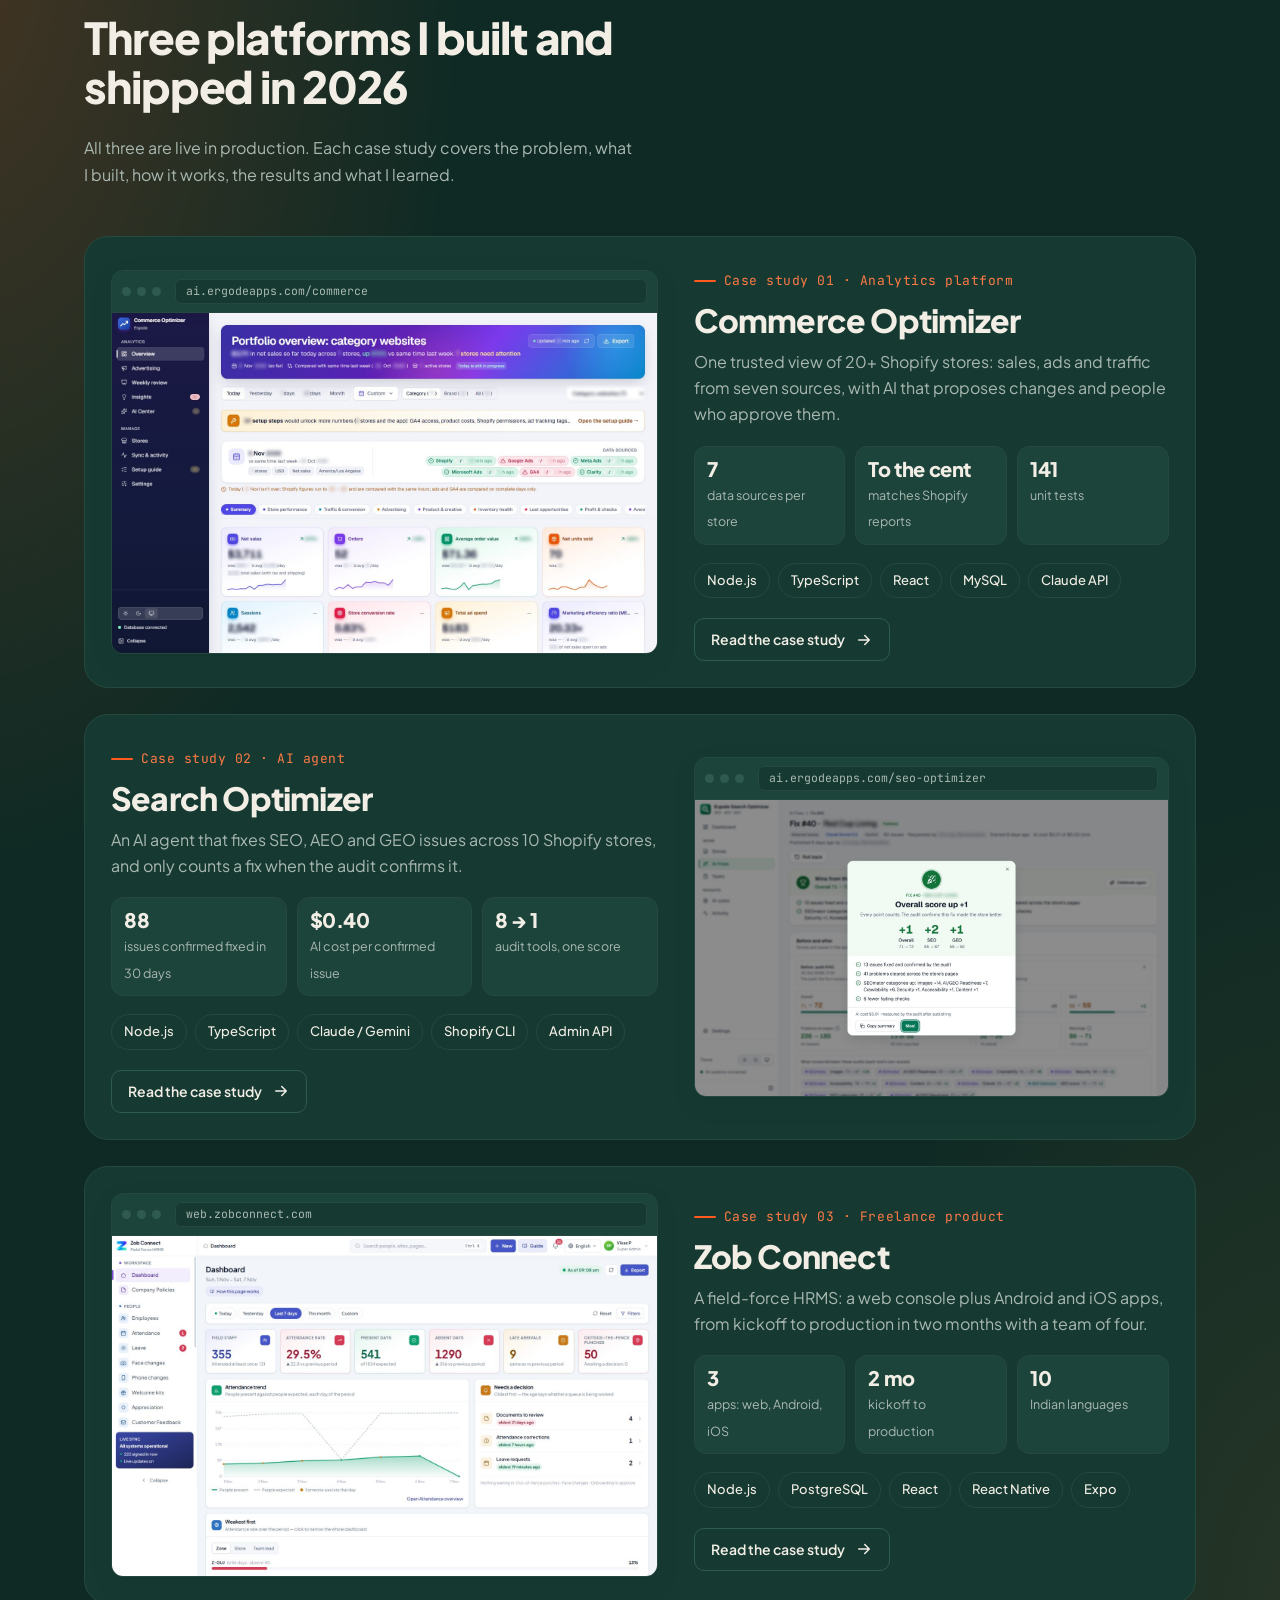
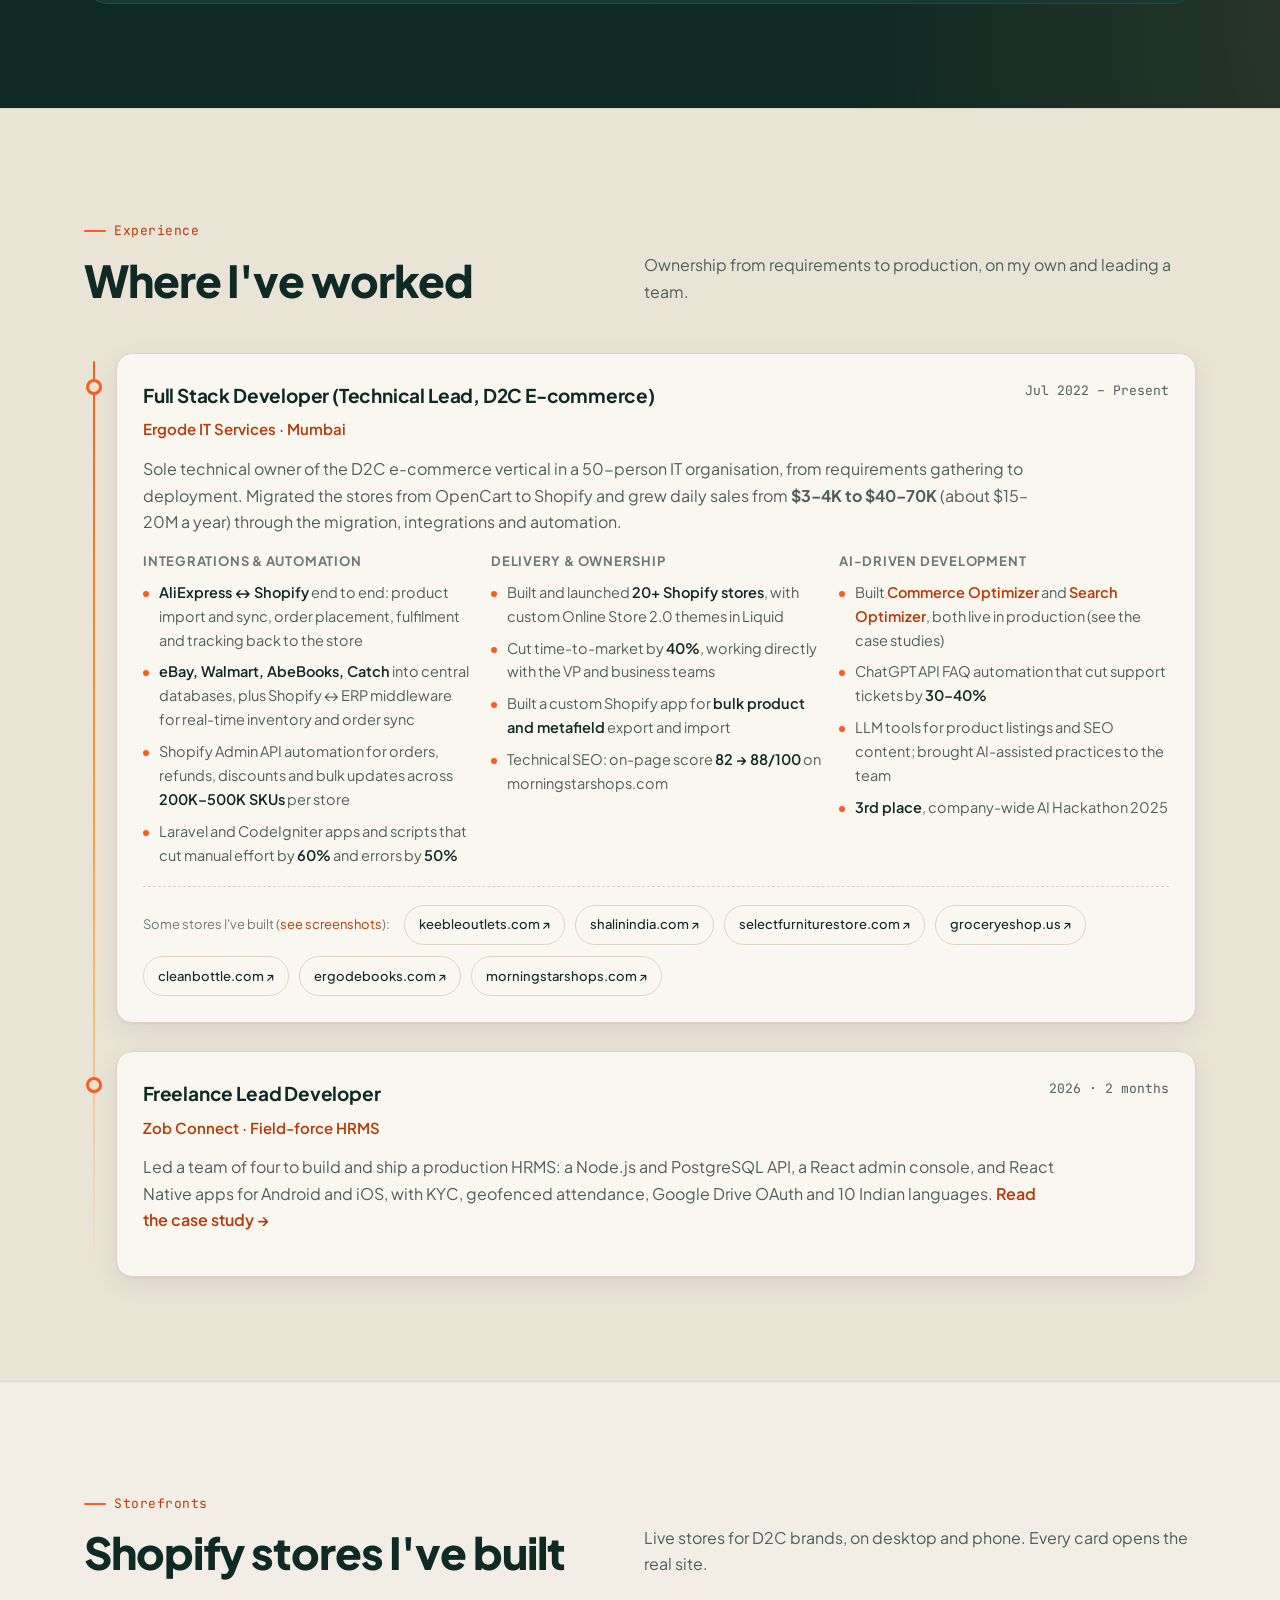
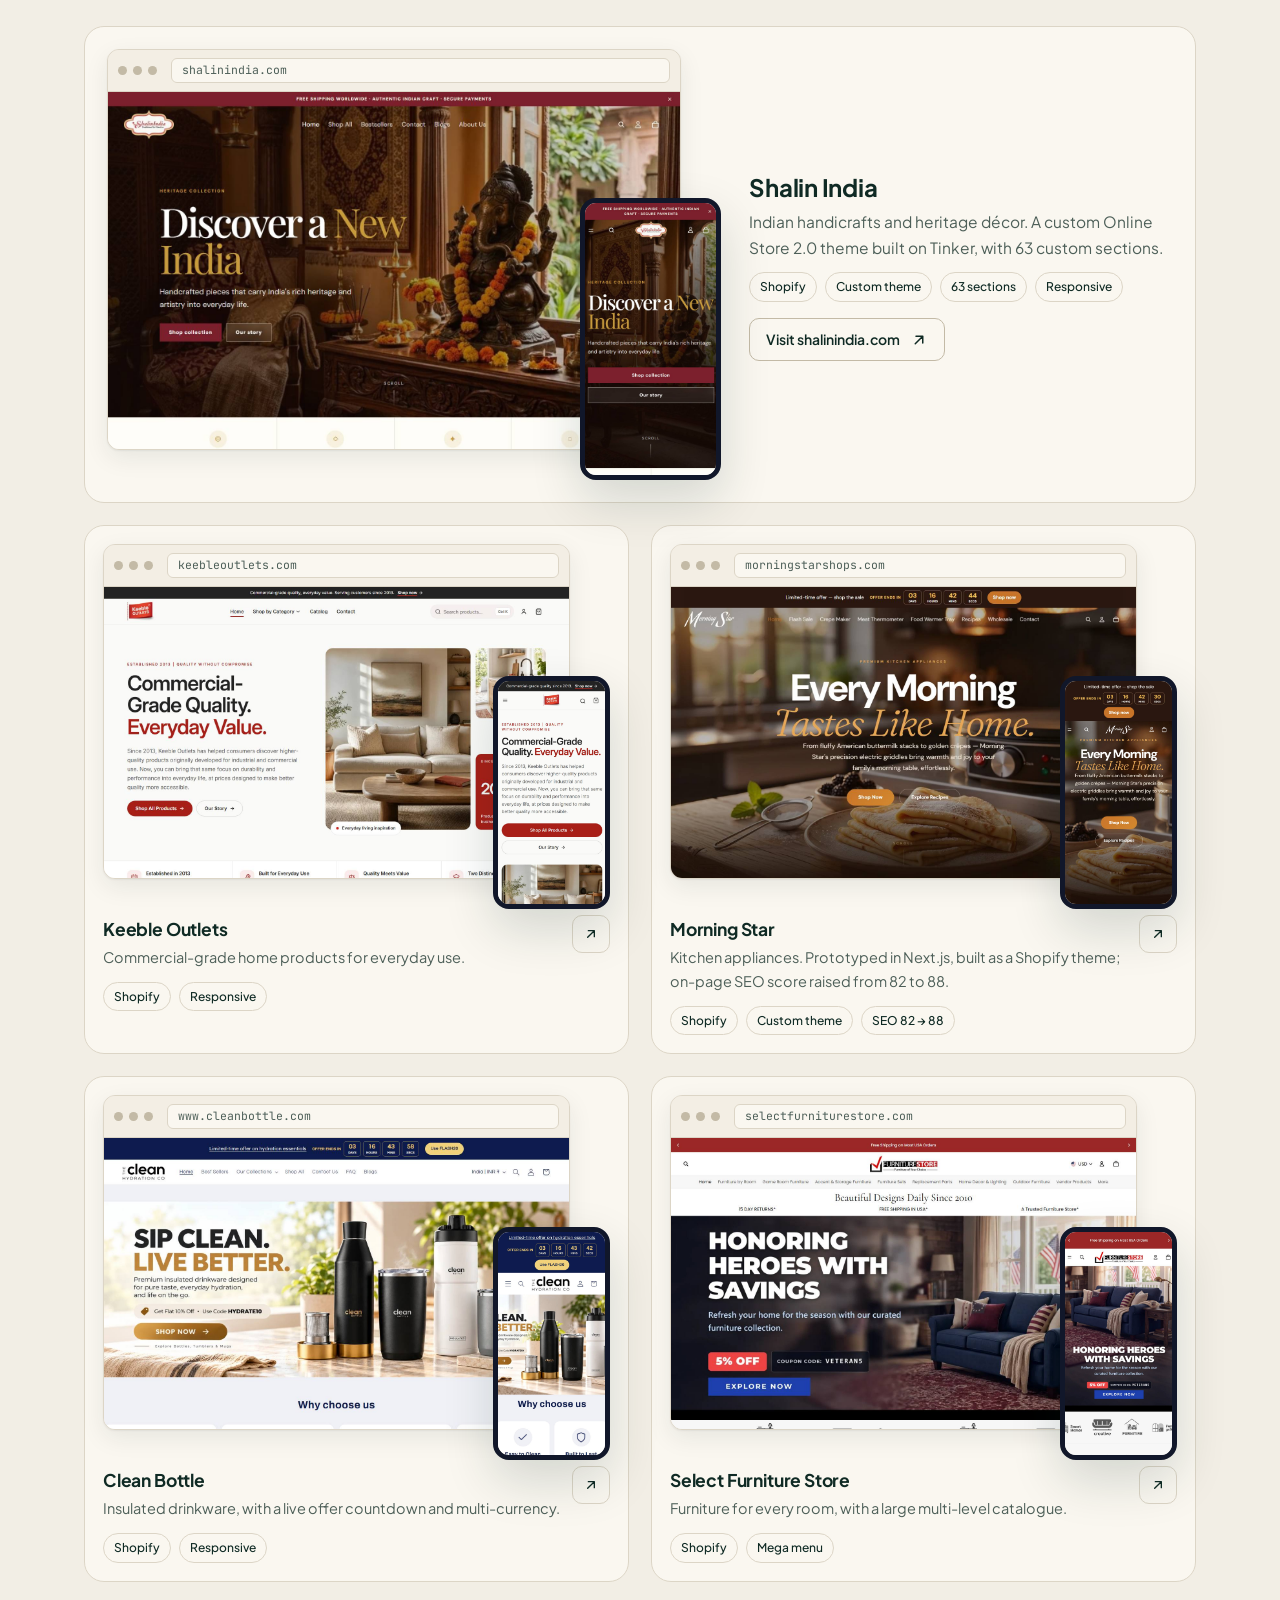
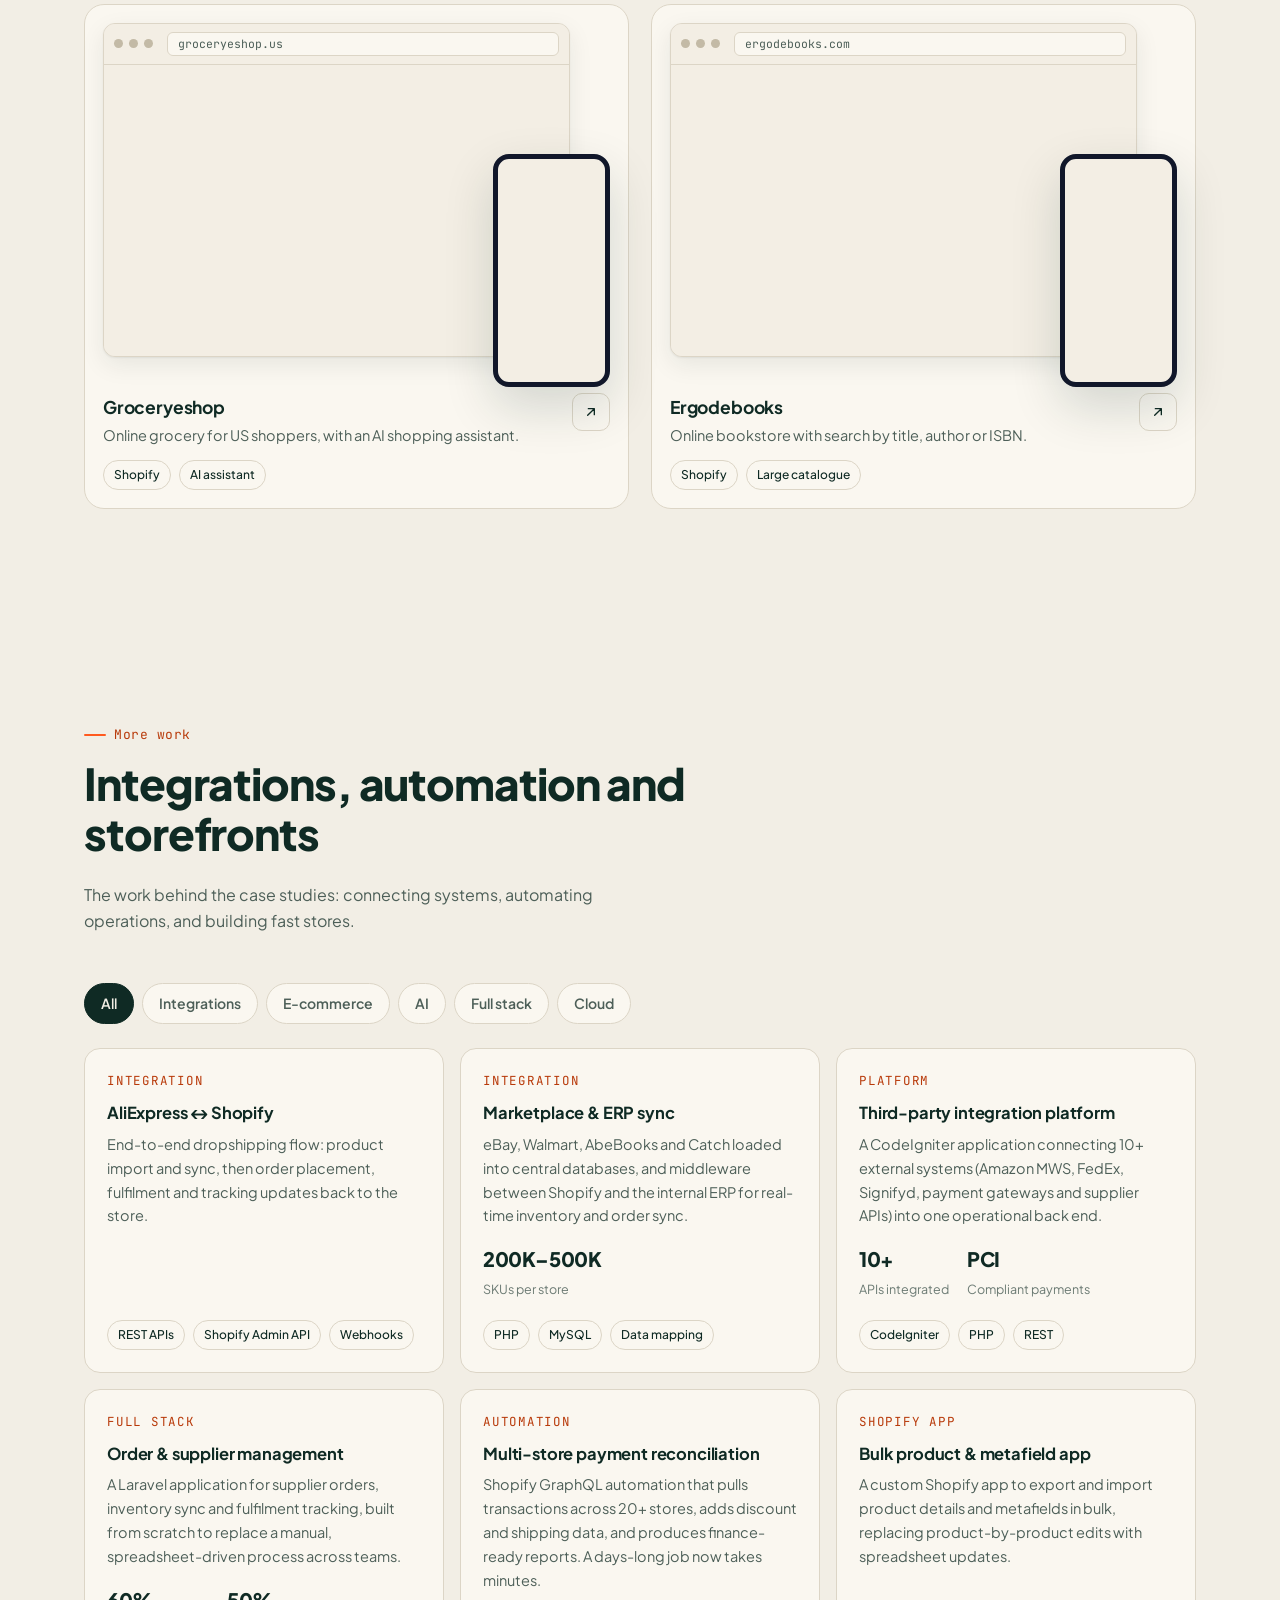
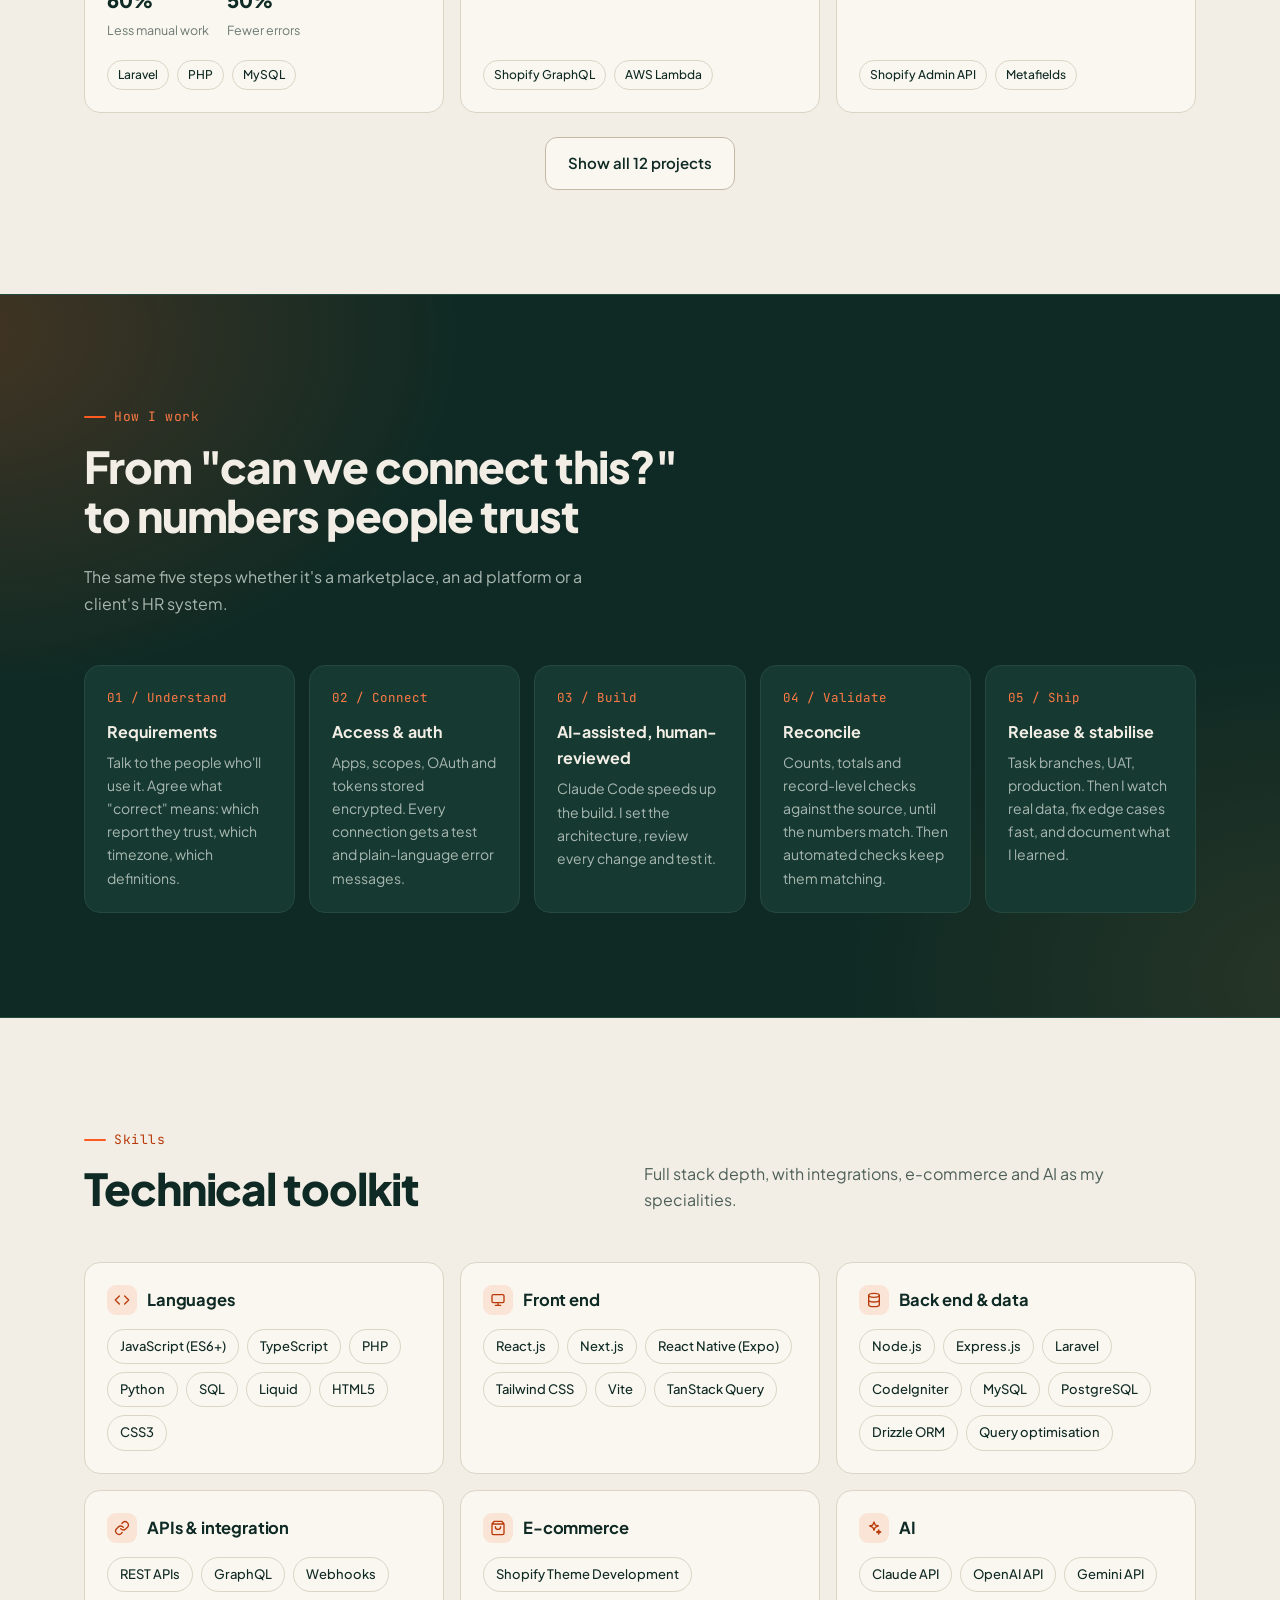
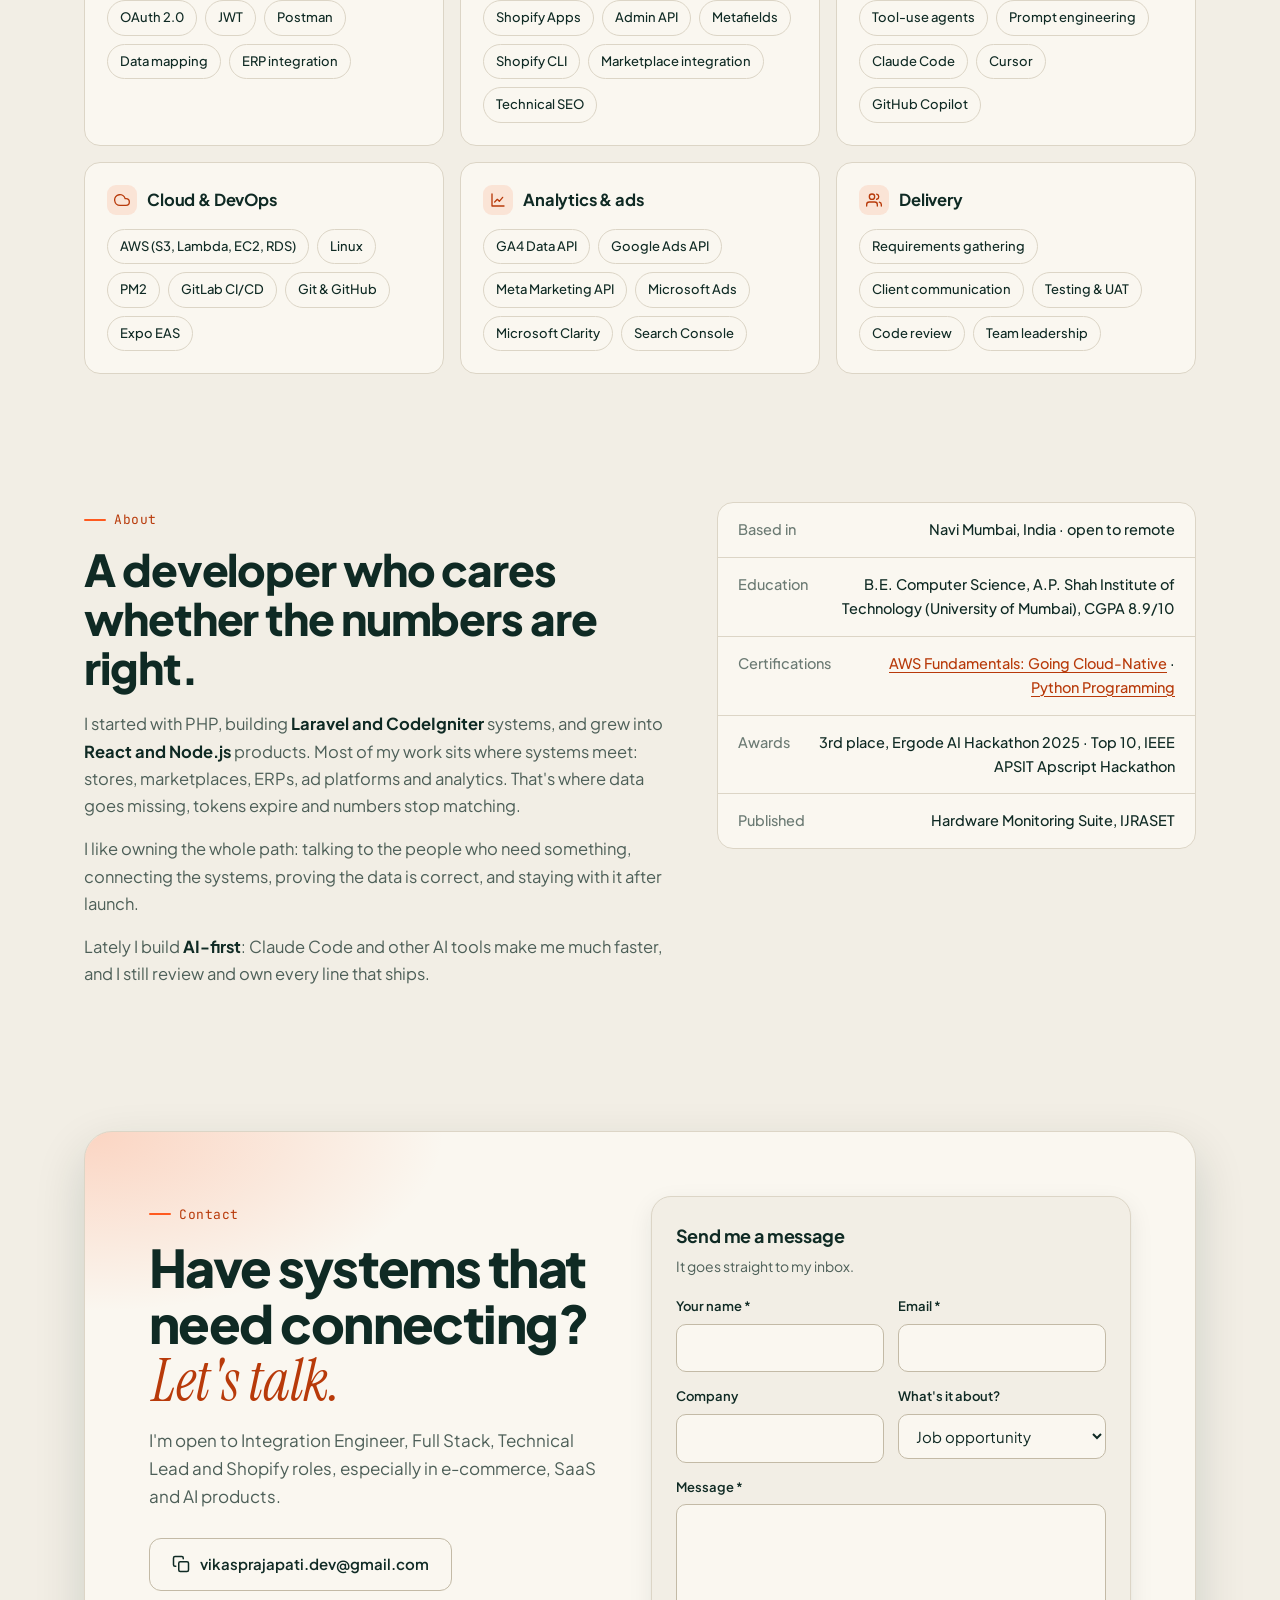
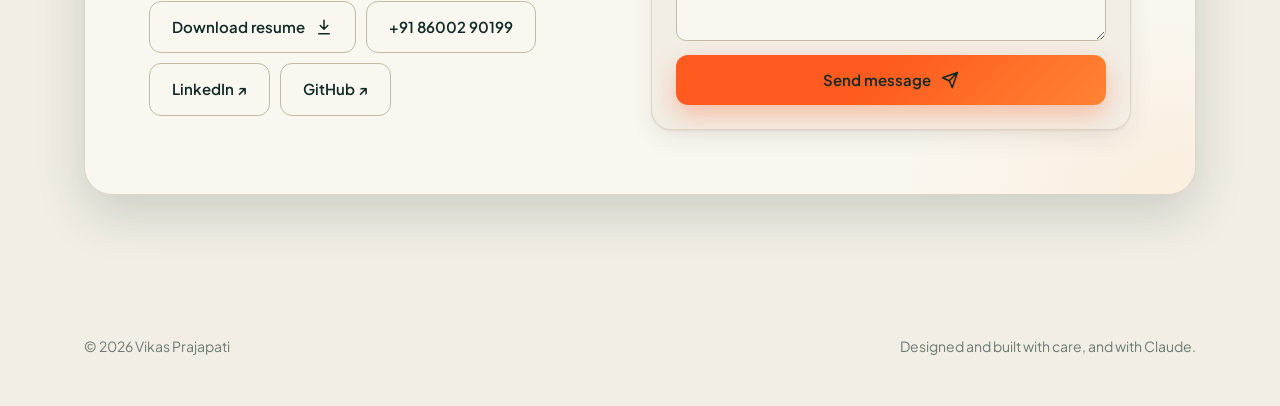
==== commit eca973ab: "Colour themes, dark mode, responsive and UX fixes - 4 palettes (Ink & Signal default, Midnight & Lim" ====
--- a/index.html
+++ b/index.html
@@ -13,8 +13,8 @@
 <link rel="canonical" href="https://vikassprajapati.github.io/">
 <meta property="og:url" content="https://vikassprajapati.github.io/">
 <meta property="og:site_name" content="Vikas Prajapati">
-<meta property="og:image" content="https://vikassprajapati.github.io/assets/og-card.jpg">
-<meta property="og:image:secure_url" content="https://vikassprajapati.github.io/assets/og-card.jpg">
+<meta property="og:image" content="https://vikassprajapati.github.io/assets/og-card-ink.jpg">
+<meta property="og:image:secure_url" content="https://vikassprajapati.github.io/assets/og-card-ink.jpg">
 <meta property="og:image:type" content="image/jpeg">
 <meta property="og:image:width" content="1200">
 <meta property="og:image:height" content="630">
@@ -22,7 +22,7 @@
 <meta name="twitter:card" content="summary_large_image">
 <meta name="twitter:title" content="Vikas Prajapati · Full Stack &amp; Integration Engineer">
 <meta name="twitter:description" content="I build the integrations, data platforms and AI tools behind e-commerce brands.">
-<meta name="twitter:image" content="https://vikassprajapati.github.io/assets/og-card.jpg">
+<meta name="twitter:image" content="https://vikassprajapati.github.io/assets/og-card-ink.jpg">
 <script type="application/ld+json">
 {"@context":"https://schema.org","@type":"Person","name":"Vikas Prajapati","jobTitle":"Full Stack & Integration Engineer",
  "url":"https://vikassprajapati.github.io/","image":"https://vikassprajapati.github.io/assets/img/vikas.jpg",
@@ -35,8 +35,8 @@
 <link rel="icon" href="data:image/svg+xml,%3Csvg xmlns='http://www.w3.org/2000/svg' viewBox='0 0 64 64'%3E%3Cdefs%3E%3ClinearGradient id='g' x1='0' y1='0' x2='1' y2='1'%3E%3Cstop offset='0' stop-color='%236366F1'/%3E%3Cstop offset='1' stop-color='%2306B6D4'/%3E%3C/linearGradient%3E%3C/defs%3E%3Crect width='64' height='64' rx='16' fill='url(%23g)'/%3E%3Ctext x='32' y='42' font-family='Arial' font-weight='700' font-size='26' text-anchor='middle' fill='white'%3EVP%3C/text%3E%3C/svg%3E">
 <link rel="preconnect" href="https://fonts.googleapis.com">
 <link rel="preconnect" href="https://fonts.gstatic.com" crossorigin>
-<link href="https://fonts.googleapis.com/css2?family=Plus+Jakarta+Sans:wght@400;500;600;700;800&family=JetBrains+Mono:wght@400;500&display=swap" rel="stylesheet">
-<script>document.documentElement.classList.add('js');try{var t=localStorage.getItem('vp-theme');if(t==='light'||t==='dark')document.documentElement.setAttribute('data-theme',t);}catch(e){}</script>
+<link href="https://fonts.googleapis.com/css2?family=Instrument+Serif:ital@0;1&family=Plus+Jakarta+Sans:wght@400;500;600;700;800&family=JetBrains+Mono:wght@400;500&display=swap" rel="stylesheet">
+<script>(function(){var d=document.documentElement;d.classList.add('js');d.setAttribute('data-palette','ink');try{var t=localStorage.getItem('vp-theme');if(t==='light'||t==='dark')d.setAttribute('data-theme',t);var p=localStorage.getItem('vp-palette');if(p==='ink'||p==='lime'||p==='coral'||p==='indigo')d.setAttribute('data-palette',p);}catch(e){}})();</script>
 <link rel="stylesheet" href="assets/css/site.css">
 </head>
 <body>
@@ -57,6 +57,17 @@
       <li class="mobile-only"><a href="Vikas_Prajapati_Resume.pdf" download>Download resume ↓</a></li>
     </ul>
     <div class="nav-actions">
+      <div class="pal">
+        <button class="icon-btn" id="paletteBtn" aria-label="Choose a colour theme" aria-haspopup="true" aria-expanded="false" aria-controls="palMenu" title="Colour theme"><span class="pal-dots"><i></i><i></i><i></i></span></button>
+        <div class="pal-menu" id="palMenu" role="menu" aria-label="Colour theme" hidden>
+          <p class="pal-title">Colour theme</p>
+          <button class="pal-opt" role="menuitemradio" aria-checked="true" data-palette="ink"><span class="sw"><i style="background:#F2EEE5"></i><i style="background:#0F2A24"></i><i style="background:#FF5A1F"></i></span><span><b>Ink &amp; Signal</b><small>Bone, ink green, orange</small></span><span class="chk"></span></button>
+          <button class="pal-opt" role="menuitemradio" aria-checked="false" data-palette="lime"><span class="sw"><i style="background:#F5F5F0"></i><i style="background:#0B0D10"></i><i style="background:#C6F432"></i></span><span><b>Midnight &amp; Lime</b><small>Paper, midnight, lime</small></span><span class="chk"></span></button>
+          <button class="pal-opt" role="menuitemradio" aria-checked="false" data-palette="coral"><span class="sw"><i style="background:#F4EDE0"></i><i style="background:#14213D"></i><i style="background:#FF6B5B"></i></span><span><b>Navy &amp; Coral</b><small>Cream, navy, coral</small></span><span class="chk"></span></button>
+          <button class="pal-opt" role="menuitemradio" aria-checked="false" data-palette="indigo"><span class="sw"><i style="background:#F7F8FC"></i><i style="background:#4F46E5"></i><i style="background:#06B6D4"></i></span><span><b>Original</b><small>Blue-white, indigo, cyan</small></span><span class="chk"></span></button>
+          <p class="pal-foot">Light or dark: use the sun / moon button.</p>
+        </div>
+      </div>
       <button class="icon-btn" id="themeBtn" aria-label="Switch between light and dark theme">
         <svg class="theme-moon" viewBox="0 0 24 24" fill="none" stroke="currentColor" stroke-width="2" stroke-linecap="round" stroke-linejoin="round"><path d="M21 12.8A9 9 0 1 1 11.2 3a7 7 0 0 0 9.8 9.8z"/></svg>
         <svg class="theme-sun" viewBox="0 0 24 24" fill="none" stroke="currentColor" stroke-width="2" stroke-linecap="round"><circle cx="12" cy="12" r="4"/><path d="M12 2v2M12 20v2M4.9 4.9l1.4 1.4M17.7 17.7l1.4 1.4M2 12h2M20 12h2M4.9 19.1l1.4-1.4M17.7 6.3l1.4-1.4"/></svg>
@@ -78,7 +89,7 @@
   <div class="wrap">
     <div class="hero-grid">
       <div class="reveal">
-        <div class="status"><span class="dot"></span>Open to new roles · Mumbai, India · Remote-friendly</div>
+        <div class="status"><span class="dot"></span><span>Open to new roles · Mumbai, India<span class="hide-sm"> · Remote-friendly</span></span></div>
         <h1>I build the <span class="grad-text">integrations, data platforms and AI tools</span> behind e-commerce brands.</h1>
         <div class="role-line">Full Stack · <span class="rotator" id="rotator">Integration Engineer</span><span class="caret" aria-hidden="true"></span></div>
         <p class="hero-lead">I'm Vikas, a full stack developer with 4+ years at Ergode, where I own the technical side of a D2C e-commerce vertical with 20+ Shopify stores. I connect stores to marketplaces, ERPs, ad platforms and analytics, make sure the numbers are right, and lately build AI products that people actually trust.</p>
@@ -232,13 +243,13 @@
               <li>Technical SEO: on-page score <b>82 → 88/100</b> on morningstarshops.com</li>
             </ul></div>
             <div><h4>AI-driven development</h4><ul>
-              <li>Built <a href="work/commerce-optimizer/" style="color:var(--accent);font-weight:600">Commerce Optimizer</a> and <a href="work/search-optimizer/" style="color:var(--accent);font-weight:600">Search Optimizer</a>, both live in production (see the case studies)</li>
+              <li>Built <a href="work/commerce-optimizer/" style="color:var(--accent-text);font-weight:600">Commerce Optimizer</a> and <a href="work/search-optimizer/" style="color:var(--accent-text);font-weight:600">Search Optimizer</a>, both live in production (see the case studies)</li>
               <li>ChatGPT API FAQ automation that cut support tickets by <b>30–40%</b></li>
               <li>LLM tools for product listings and SEO content; brought AI-assisted practices to the team</li>
               <li><b>3rd place</b>, company-wide AI Hackathon 2025</li>
             </ul></div>
           </div>
-          <div class="stores"><span>Some stores I've built (<a href="#storefronts" style="color:var(--accent)">see screenshots</a>):</span>
+          <div class="stores"><span>Some stores I've built (<a href="#storefronts" style="color:var(--accent-text)">see screenshots</a>):</span>
             <a class="chip" href="https://keebleoutlets.com/" target="_blank" rel="noopener">keebleoutlets.com ↗</a>
             <a class="chip" href="https://shalinindia.com/" target="_blank" rel="noopener">shalinindia.com ↗</a>
             <a class="chip" href="https://selectfurniturestore.com" target="_blank" rel="noopener">selectfurniturestore.com ↗</a>
@@ -253,7 +264,7 @@
         <div class="job-card">
           <div class="job-head"><h3>Freelance Lead Developer</h3><span class="job-when">2026 · 2 months</span></div>
           <div class="job-org">Zob Connect · Field-force HRMS</div>
-          <p class="job-sum">Led a team of four to build and ship a production HRMS: a Node.js and PostgreSQL API, a React admin console, and React Native apps for Android and iOS, with KYC, geofenced attendance, Google Drive OAuth and 10 Indian languages. <a href="work/zob-connect/" style="color:var(--accent);font-weight:600">Read the case study →</a></p>
+          <p class="job-sum">Led a team of four to build and ship a production HRMS: a Node.js and PostgreSQL API, a React admin console, and React Native apps for Android and iOS, with KYC, geofenced attendance, Google Drive OAuth and 10 Indian languages. <a href="work/zob-connect/" style="color:var(--accent-text);font-weight:600">Read the case study →</a></p>
         </div>
       </div>
     </div>
@@ -267,14 +278,16 @@
       <div><div class="eyebrow">Storefronts</div><h2>Shopify stores I've built</h2></div>
       <p>Live stores for D2C brands, on desktop and phone. Every card opens the real site.</p>
     </div>
-    <div class="gallery">
-      <a class="shop reveal featured" href="https://shalinindia.com/" target="_blank" rel="noopener" aria-label="Visit Shalin India (shalinindia.com)"><div class="shot"><div class="browser"><div class="bar"><i></i><i></i><i></i><span class="url">shalinindia.com</span></div><img src="assets/stores/shalinindia-desktop.jpg" width="1440" height="900" loading="lazy" decoding="async" alt="Shalin India storefront on desktop"></div><div class="ph"><img src="assets/stores/shalinindia-mobile.jpg" width="780" height="1560" loading="lazy" decoding="async" alt="Shalin India storefront on a phone"></div></div><div><div class="shop-info"><div><h5>Shalin India</h5><p>Indian handicrafts and heritage décor. A custom Online Store 2.0 theme built on Tinker, with 63 custom sections.</p></div></div><div class="chips"><span class="chip">Shopify</span><span class="chip">Custom theme</span><span class="chip">63 sections</span><span class="chip">Responsive</span></div><span class="btn btn-ghost btn-sm" style="margin-top:16px">Visit shalinindia.com <svg viewBox="0 0 24 24" fill="none" stroke="currentColor" stroke-width="2" stroke-linecap="round" stroke-linejoin="round"><path d="M7 17 17 7M8 7h9v9"/></svg></span></div></a>
-      <a class="shop reveal" href="https://keebleoutlets.com/" target="_blank" rel="noopener" aria-label="Visit Keeble Outlets (keebleoutlets.com)"><div class="shot"><div class="browser"><div class="bar"><i></i><i></i><i></i><span class="url">keebleoutlets.com</span></div><img src="assets/stores/keebleoutlets-desktop.jpg" width="1440" height="900" loading="lazy" decoding="async" alt="Keeble Outlets storefront on desktop"></div><div class="ph"><img src="assets/stores/keebleoutlets-mobile.jpg" width="780" height="1560" loading="lazy" decoding="async" alt="Keeble Outlets storefront on a phone"></div></div><div><div class="shop-info"><div><h5>Keeble Outlets</h5><p>Commercial-grade home products for everyday use.</p></div><span class="go" aria-hidden="true"><svg viewBox="0 0 24 24" fill="none" stroke="currentColor" stroke-width="2" stroke-linecap="round" stroke-linejoin="round"><path d="M7 17 17 7M8 7h9v9"/></svg></span></div><div class="chips"><span class="chip">Shopify</span><span class="chip">Responsive</span></div></div></a>
-      <a class="shop reveal" href="https://morningstarshops.com/" target="_blank" rel="noopener" aria-label="Visit Morning Star (morningstarshops.com)"><div class="shot"><div class="browser"><div class="bar"><i></i><i></i><i></i><span class="url">morningstarshops.com</span></div><img src="assets/stores/morningstarshops-desktop.jpg" width="1440" height="900" loading="lazy" decoding="async" alt="Morning Star storefront on desktop"></div><div class="ph"><img src="assets/stores/morningstarshops-mobile.jpg" width="780" height="1560" loading="lazy" decoding="async" alt="Morning Star storefront on a phone"></div></div><div><div class="shop-info"><div><h5>Morning Star</h5><p>Kitchen appliances. Prototyped in Next.js, built as a Shopify theme; on-page SEO score raised from 82 to 88.</p></div><span class="go" aria-hidden="true"><svg viewBox="0 0 24 24" fill="none" stroke="currentColor" stroke-width="2" stroke-linecap="round" stroke-linejoin="round"><path d="M7 17 17 7M8 7h9v9"/></svg></span></div><div class="chips"><span class="chip">Shopify</span><span class="chip">Custom theme</span><span class="chip">SEO 82 → 88</span></div></div></a>
-      <a class="shop reveal" href="https://www.cleanbottle.com/" target="_blank" rel="noopener" aria-label="Visit Clean Bottle (www.cleanbottle.com)"><div class="shot"><div class="browser"><div class="bar"><i></i><i></i><i></i><span class="url">www.cleanbottle.com</span></div><img src="assets/stores/cleanbottle-desktop.jpg" width="1440" height="900" loading="lazy" decoding="async" alt="Clean Bottle storefront on desktop"></div><div class="ph"><img src="assets/stores/cleanbottle-mobile.jpg" width="780" height="1560" loading="lazy" decoding="async" alt="Clean Bottle storefront on a phone"></div></div><div><div class="shop-info"><div><h5>Clean Bottle</h5><p>Insulated drinkware, with a live offer countdown and multi-currency.</p></div><span class="go" aria-hidden="true"><svg viewBox="0 0 24 24" fill="none" stroke="currentColor" stroke-width="2" stroke-linecap="round" stroke-linejoin="round"><path d="M7 17 17 7M8 7h9v9"/></svg></span></div><div class="chips"><span class="chip">Shopify</span><span class="chip">Responsive</span></div></div></a>
-      <a class="shop reveal" href="https://selectfurniturestore.com/" target="_blank" rel="noopener" aria-label="Visit Select Furniture Store (selectfurniturestore.com)"><div class="shot"><div class="browser"><div class="bar"><i></i><i></i><i></i><span class="url">selectfurniturestore.com</span></div><img src="assets/stores/selectfurniturestore-desktop.jpg" width="1440" height="900" loading="lazy" decoding="async" alt="Select Furniture Store storefront on desktop"></div><div class="ph"><img src="assets/stores/selectfurniturestore-mobile.jpg" width="780" height="1560" loading="lazy" decoding="async" alt="Select Furniture Store storefront on a phone"></div></div><div><div class="shop-info"><div><h5>Select Furniture Store</h5><p>Furniture for every room, with a large multi-level catalogue.</p></div><span class="go" aria-hidden="true"><svg viewBox="0 0 24 24" fill="none" stroke="currentColor" stroke-width="2" stroke-linecap="round" stroke-linejoin="round"><path d="M7 17 17 7M8 7h9v9"/></svg></span></div><div class="chips"><span class="chip">Shopify</span><span class="chip">Mega menu</span></div></div></a>
-      <a class="shop reveal" href="https://groceryeshop.us/" target="_blank" rel="noopener" aria-label="Visit Groceryeshop (groceryeshop.us)"><div class="shot"><div class="browser"><div class="bar"><i></i><i></i><i></i><span class="url">groceryeshop.us</span></div><img src="assets/stores/groceryeshop-desktop.jpg" width="1440" height="900" loading="lazy" decoding="async" alt="Groceryeshop storefront on desktop"></div><div class="ph"><img src="assets/stores/groceryeshop-mobile.jpg" width="780" height="1560" loading="lazy" decoding="async" alt="Groceryeshop storefront on a phone"></div></div><div><div class="shop-info"><div><h5>Groceryeshop</h5><p>Online grocery for US shoppers, with an AI shopping assistant.</p></div><span class="go" aria-hidden="true"><svg viewBox="0 0 24 24" fill="none" stroke="currentColor" stroke-width="2" stroke-linecap="round" stroke-linejoin="round"><path d="M7 17 17 7M8 7h9v9"/></svg></span></div><div class="chips"><span class="chip">Shopify</span><span class="chip">AI assistant</span></div></div></a>
-      <a class="shop reveal" href="https://ergodebooks.com/" target="_blank" rel="noopener" aria-label="Visit Ergodebooks (ergodebooks.com)"><div class="shot"><div class="browser"><div class="bar"><i></i><i></i><i></i><span class="url">ergodebooks.com</span></div><img src="assets/stores/ergodebooks-desktop.jpg" width="1440" height="900" loading="lazy" decoding="async" alt="Ergodebooks storefront on desktop"></div><div class="ph"><img src="assets/stores/ergodebooks-mobile.jpg" width="780" height="1560" loading="lazy" decoding="async" alt="Ergodebooks storefront on a phone"></div></div><div><div class="shop-info"><div><h5>Ergodebooks</h5><p>Online bookstore with search by title, author or ISBN.</p></div><span class="go" aria-hidden="true"><svg viewBox="0 0 24 24" fill="none" stroke="currentColor" stroke-width="2" stroke-linecap="round" stroke-linejoin="round"><path d="M7 17 17 7M8 7h9v9"/></svg></span></div><div class="chips"><span class="chip">Shopify</span><span class="chip">Large catalogue</span></div></div></a>
+    <div class="gallery collapsed" id="storeGrid">
+      <a class="shop reveal featured" href="https://shalinindia.com/" target="_blank" rel="noopener" aria-label="Visit Shalin India (shalinindia.com)"><div class="shot"><div class="browser"><div class="bar"><i></i><i></i><i></i><span class="url">shalinindia.com</span></div><img src="assets/stores/shalinindia-desktop.jpg" width="1440" height="900" loading="lazy" decoding="async" alt="Shalin India storefront on desktop"></div><div class="ph"><img src="assets/stores/shalinindia-mobile.jpg" width="780" height="1560" loading="lazy" decoding="async" alt="Shalin India storefront on a phone"></div></div><div><div class="shop-info"><div><h3>Shalin India</h3><p>Indian handicrafts and heritage décor. A custom Online Store 2.0 theme built on Tinker, with 63 custom sections.</p></div></div><div class="chips"><span class="chip">Shopify</span><span class="chip">Custom theme</span><span class="chip">63 sections</span><span class="chip">Responsive</span></div><span class="btn btn-ghost btn-sm" style="margin-top:16px">Visit shalinindia.com <svg viewBox="0 0 24 24" fill="none" stroke="currentColor" stroke-width="2" stroke-linecap="round" stroke-linejoin="round"><path d="M7 17 17 7M8 7h9v9"/></svg></span></div></a>
+      <a class="shop reveal" href="https://keebleoutlets.com/" target="_blank" rel="noopener" aria-label="Visit Keeble Outlets (keebleoutlets.com)"><div class="shot"><div class="browser"><div class="bar"><i></i><i></i><i></i><span class="url">keebleoutlets.com</span></div><img src="assets/stores/keebleoutlets-desktop.jpg" width="1440" height="900" loading="lazy" decoding="async" alt="Keeble Outlets storefront on desktop"></div><div class="ph"><img src="assets/stores/keebleoutlets-mobile.jpg" width="780" height="1560" loading="lazy" decoding="async" alt="Keeble Outlets storefront on a phone"></div></div><div><div class="shop-info"><div><h3>Keeble Outlets</h3><p>Commercial-grade home products for everyday use.</p></div><span class="go" aria-hidden="true"><svg viewBox="0 0 24 24" fill="none" stroke="currentColor" stroke-width="2" stroke-linecap="round" stroke-linejoin="round"><path d="M7 17 17 7M8 7h9v9"/></svg></span></div><div class="chips"><span class="chip">Shopify</span><span class="chip">Responsive</span></div></div></a>
+      <a class="shop reveal" href="https://morningstarshops.com/" target="_blank" rel="noopener" aria-label="Visit Morning Star (morningstarshops.com)"><div class="shot"><div class="browser"><div class="bar"><i></i><i></i><i></i><span class="url">morningstarshops.com</span></div><img src="assets/stores/morningstarshops-desktop.jpg" width="1440" height="900" loading="lazy" decoding="async" alt="Morning Star storefront on desktop"></div><div class="ph"><img src="assets/stores/morningstarshops-mobile.jpg" width="780" height="1560" loading="lazy" decoding="async" alt="Morning Star storefront on a phone"></div></div><div><div class="shop-info"><div><h3>Morning Star</h3><p>Kitchen appliances. Prototyped in Next.js, built as a Shopify theme; on-page SEO score raised from 82 to 88.</p></div><span class="go" aria-hidden="true"><svg viewBox="0 0 24 24" fill="none" stroke="currentColor" stroke-width="2" stroke-linecap="round" stroke-linejoin="round"><path d="M7 17 17 7M8 7h9v9"/></svg></span></div><div class="chips"><span class="chip">Shopify</span><span class="chip">Custom theme</span><span class="chip">SEO 82 → 88</span></div></div></a>
+      <a class="shop reveal" href="https://www.cleanbottle.com/" target="_blank" rel="noopener" aria-label="Visit Clean Bottle (www.cleanbottle.com)"><div class="shot"><div class="browser"><div class="bar"><i></i><i></i><i></i><span class="url">www.cleanbottle.com</span></div><img src="assets/stores/cleanbottle-desktop.jpg" width="1440" height="900" loading="lazy" decoding="async" alt="Clean Bottle storefront on desktop"></div><div class="ph"><img src="assets/stores/cleanbottle-mobile.jpg" width="780" height="1560" loading="lazy" decoding="async" alt="Clean Bottle storefront on a phone"></div></div><div><div class="shop-info"><div><h3>Clean Bottle</h3><p>Insulated drinkware, with a live offer countdown and multi-currency.</p></div><span class="go" aria-hidden="true"><svg viewBox="0 0 24 24" fill="none" stroke="currentColor" stroke-width="2" stroke-linecap="round" stroke-linejoin="round"><path d="M7 17 17 7M8 7h9v9"/></svg></span></div><div class="chips"><span class="chip">Shopify</span><span class="chip">Responsive</span></div></div></a>
+      <a class="shop reveal" href="https://selectfurniturestore.com/" target="_blank" rel="noopener" aria-label="Visit Select Furniture Store (selectfurniturestore.com)"><div class="shot"><div class="browser"><div class="bar"><i></i><i></i><i></i><span class="url">selectfurniturestore.com</span></div><img src="assets/stores/selectfurniturestore-desktop.jpg" width="1440" height="900" loading="lazy" decoding="async" alt="Select Furniture Store storefront on desktop"></div><div class="ph"><img src="assets/stores/selectfurniturestore-mobile.jpg" width="780" height="1560" loading="lazy" decoding="async" alt="Select Furniture Store storefront on a phone"></div></div><div><div class="shop-info"><div><h3>Select Furniture Store</h3><p>Furniture for every room, with a large multi-level catalogue.</p></div><span class="go" aria-hidden="true"><svg viewBox="0 0 24 24" fill="none" stroke="currentColor" stroke-width="2" stroke-linecap="round" stroke-linejoin="round"><path d="M7 17 17 7M8 7h9v9"/></svg></span></div><div class="chips"><span class="chip">Shopify</span><span class="chip">Mega menu</span></div></div></a>
+      <a class="shop reveal" href="https://groceryeshop.us/" target="_blank" rel="noopener" aria-label="Visit Groceryeshop (groceryeshop.us)"><div class="shot"><div class="browser"><div class="bar"><i></i><i></i><i></i><span class="url">groceryeshop.us</span></div><img src="assets/stores/groceryeshop-desktop.jpg" width="1440" height="900" loading="lazy" decoding="async" alt="Groceryeshop storefront on desktop"></div><div class="ph"><img src="assets/stores/groceryeshop-mobile.jpg" width="780" height="1560" loading="lazy" decoding="async" alt="Groceryeshop storefront on a phone"></div></div><div><div class="shop-info"><div><h3>Groceryeshop</h3><p>Online grocery for US shoppers, with an AI shopping assistant.</p></div><span class="go" aria-hidden="true"><svg viewBox="0 0 24 24" fill="none" stroke="currentColor" stroke-width="2" stroke-linecap="round" stroke-linejoin="round"><path d="M7 17 17 7M8 7h9v9"/></svg></span></div><div class="chips"><span class="chip">Shopify</span><span class="chip">AI assistant</span></div></div></a>
+      <a class="shop reveal" href="https://ergodebooks.com/" target="_blank" rel="noopener" aria-label="Visit Ergodebooks (ergodebooks.com)"><div class="shot"><div class="browser"><div class="bar"><i></i><i></i><i></i><span class="url">ergodebooks.com</span></div><img src="assets/stores/ergodebooks-desktop.jpg" width="1440" height="900" loading="lazy" decoding="async" alt="Ergodebooks storefront on desktop"></div><div class="ph"><img src="assets/stores/ergodebooks-mobile.jpg" width="780" height="1560" loading="lazy" decoding="async" alt="Ergodebooks storefront on a phone"></div></div><div><div class="shop-info"><div><h3>Ergodebooks</h3><p>Online bookstore with search by title, author or ISBN.</p></div><span class="go" aria-hidden="true"><svg viewBox="0 0 24 24" fill="none" stroke="currentColor" stroke-width="2" stroke-linecap="round" stroke-linejoin="round"><path d="M7 17 17 7M8 7h9v9"/></svg></span></div><div class="chips"><span class="chip">Shopify</span><span class="chip">Large catalogue</span></div></div></a>
+    </div>
+    <div class="more-wrap mobile-more"><button class="btn btn-ghost more-btn" type="button" data-more="storeGrid">Show all 7 stores</button>
     </div>
   </div>
 </section>
@@ -294,38 +307,40 @@
       <button class="filter" aria-pressed="false" data-filter="fullstack">Full stack</button>
       <button class="filter" aria-pressed="false" data-filter="cloud">Cloud</button>
     </div>
-    <div class="work">
-      <article class="card reveal" data-cat="integrations ecommerce"><span class="lbl">Integration</span><h5>AliExpress ↔ Shopify</h5><p>End-to-end dropshipping flow: product import and sync, then order placement, fulfilment and tracking updates back to the store.</p>
+    <div class="work collapsed" id="projectGrid">
+      <article class="card reveal" data-cat="integrations ecommerce"><span class="lbl">Integration</span><h3>AliExpress ↔ Shopify</h3><p>End-to-end dropshipping flow: product import and sync, then order placement, fulfilment and tracking updates back to the store.</p>
         <div class="chips"><span class="chip">REST APIs</span><span class="chip">Shopify Admin API</span><span class="chip">Webhooks</span></div></article>
-      <article class="card reveal" data-cat="integrations"><span class="lbl">Integration</span><h5>Marketplace &amp; ERP sync</h5><p>eBay, Walmart, AbeBooks and Catch loaded into central databases, and middleware between Shopify and the internal ERP for real-time inventory and order sync.</p>
+      <article class="card reveal" data-cat="integrations"><span class="lbl">Integration</span><h3>Marketplace &amp; ERP sync</h3><p>eBay, Walmart, AbeBooks and Catch loaded into central databases, and middleware between Shopify and the internal ERP for real-time inventory and order sync.</p>
         <div class="wm"><div><b>200K–500K</b><span>SKUs per store</span></div></div>
         <div class="chips"><span class="chip">PHP</span><span class="chip">MySQL</span><span class="chip">Data mapping</span></div></article>
-      <article class="card reveal" data-cat="integrations fullstack"><span class="lbl">Platform</span><h5>Third-party integration platform</h5><p>A CodeIgniter application connecting 10+ external systems (Amazon MWS, FedEx, Signifyd, payment gateways and supplier APIs) into one operational back end.</p>
+      <article class="card reveal" data-cat="integrations fullstack"><span class="lbl">Platform</span><h3>Third-party integration platform</h3><p>A CodeIgniter application connecting 10+ external systems (Amazon MWS, FedEx, Signifyd, payment gateways and supplier APIs) into one operational back end.</p>
         <div class="wm"><div><b>10+</b><span>APIs integrated</span></div><div><b>PCI</b><span>Compliant payments</span></div></div>
         <div class="chips"><span class="chip">CodeIgniter</span><span class="chip">PHP</span><span class="chip">REST</span></div></article>
-      <article class="card reveal" data-cat="fullstack"><span class="lbl">Full stack</span><h5>Order &amp; supplier management</h5><p>A Laravel application for supplier orders, inventory sync and fulfilment tracking, built from scratch to replace a manual, spreadsheet-driven process across teams.</p>
+      <article class="card reveal" data-cat="fullstack"><span class="lbl">Full stack</span><h3>Order &amp; supplier management</h3><p>A Laravel application for supplier orders, inventory sync and fulfilment tracking, built from scratch to replace a manual, spreadsheet-driven process across teams.</p>
         <div class="wm"><div><b>60%</b><span>Less manual work</span></div><div><b>50%</b><span>Fewer errors</span></div></div>
         <div class="chips"><span class="chip">Laravel</span><span class="chip">PHP</span><span class="chip">MySQL</span></div></article>
-      <article class="card reveal" data-cat="ecommerce cloud"><span class="lbl">Automation</span><h5>Multi-store payment reconciliation</h5><p>Shopify GraphQL automation that pulls transactions across 20+ stores, adds discount and shipping data, and produces finance-ready reports. A days-long job now takes minutes.</p>
+      <article class="card reveal" data-cat="ecommerce cloud"><span class="lbl">Automation</span><h3>Multi-store payment reconciliation</h3><p>Shopify GraphQL automation that pulls transactions across 20+ stores, adds discount and shipping data, and produces finance-ready reports. A days-long job now takes minutes.</p>
         <div class="chips"><span class="chip">Shopify GraphQL</span><span class="chip">AWS Lambda</span></div></article>
-      <article class="card reveal" data-cat="ecommerce fullstack"><span class="lbl">Shopify app</span><h5>Bulk product &amp; metafield app</h5><p>A custom Shopify app to export and import product details and metafields in bulk, replacing product-by-product edits with spreadsheet updates.</p>
+      <article class="card reveal" data-cat="ecommerce fullstack"><span class="lbl">Shopify app</span><h3>Bulk product &amp; metafield app</h3><p>A custom Shopify app to export and import product details and metafields in bulk, replacing product-by-product edits with spreadsheet updates.</p>
         <div class="chips"><span class="chip">Shopify Admin API</span><span class="chip">Metafields</span></div></article>
-      <article class="card reveal" data-cat="ecommerce"><span class="lbl">Storefront</span><h5>Custom Online Store 2.0 themes</h5><p>Themes built in Liquid with 54–84 custom sections each, designed first as Next.js, React and Tailwind prototypes. Mega-menus, mobile-first layouts and performance tuning.</p>
+      <article class="card reveal" data-cat="ecommerce"><span class="lbl">Storefront</span><h3>Custom Online Store 2.0 themes</h3><p>Themes built in Liquid with 54–84 custom sections each, designed first as Next.js, React and Tailwind prototypes. Mega-menus, mobile-first layouts and performance tuning.</p>
         <div class="chips"><span class="chip">Liquid</span><span class="chip">Next.js</span><span class="chip">Tailwind CSS</span></div></article>
-      <article class="card reveal" data-cat="ecommerce"><span class="lbl">SEO</span><h5>Technical SEO, morningstarshops.com</h5><p>Structured data (JSON-LD), LCP preloading, Core Web Vitals work and AI-search readiness (llms.txt).</p>
+      <article class="card reveal" data-cat="ecommerce"><span class="lbl">SEO</span><h3>Technical SEO, morningstarshops.com</h3><p>Structured data (JSON-LD), LCP preloading, Core Web Vitals work and AI-search readiness (llms.txt).</p>
         <div class="wm"><div><b>82 → 88</b><span>On-page score</span></div><div><b>6 → 3</b><span>Failed checks</span></div></div>
         <div class="chips"><span class="chip">JSON-LD</span><span class="chip">Lighthouse</span></div></article>
-      <article class="card reveal" data-cat="cloud ecommerce"><span class="lbl">Cloud</span><h5>AWS infrastructure for storefronts</h5><p>S3, Lambda, CloudFront and EC2 behind the stores, for faster pages and more completed checkouts.</p>
+      <article class="card reveal" data-cat="cloud ecommerce"><span class="lbl">Cloud</span><h3>AWS infrastructure for storefronts</h3><p>S3, Lambda, CloudFront and EC2 behind the stores, for faster pages and more completed checkouts.</p>
         <div class="wm"><div><b>40%</b><span>Faster page loads</span></div><div><b>30%</b><span>More completed transactions</span></div></div>
         <div class="chips"><span class="chip">S3</span><span class="chip">Lambda</span><span class="chip">CloudFront</span><span class="chip">EC2</span></div></article>
-      <article class="card reveal" data-cat="ai"><span class="lbl">AI</span><h5>AI support &amp; FAQ automation</h5><p>The ChatGPT API generates FAQs and drafts replies for order status, returns and sizing questions, with escalation rules for anything it can't resolve.</p>
+      <article class="card reveal" data-cat="ai"><span class="lbl">AI</span><h3>AI support &amp; FAQ automation</h3><p>The ChatGPT API generates FAQs and drafts replies for order status, returns and sizing questions, with escalation rules for anything it can't resolve.</p>
         <div class="wm"><div><b>30–40%</b><span>Fewer support tickets</span></div></div>
         <div class="chips"><span class="chip">OpenAI API</span><span class="chip">Automation</span></div></article>
-      <article class="card reveal" data-cat="ai"><span class="lbl">Hackathon</span><h5>Ads &amp; analytics tool in 8 hours</h5><p>Built during Ergode's company-wide AI Hackathon 2025, and won 3rd place.</p>
+      <article class="card reveal" data-cat="ai"><span class="lbl">Hackathon</span><h3>Ads &amp; analytics tool in 8 hours</h3><p>Built during Ergode's company-wide AI Hackathon 2025, and won 3rd place.</p>
         <div class="wm"><div><b>3rd</b><span>Place</span></div><div><b>8 h</b><span>Build time</span></div></div>
         <div class="chips"><span class="chip">AI</span><span class="chip">Analytics</span></div></article>
-      <article class="card reveal" data-cat="fullstack"><span class="lbl">Research</span><h5>Hardware Monitoring Suite</h5><p>CPU temperature, voltage, fan and PSU monitoring with upgrade recommendations. Published as a research paper in IJRASET.</p>
+      <article class="card reveal" data-cat="fullstack"><span class="lbl">Research</span><h3>Hardware Monitoring Suite</h3><p>CPU temperature, voltage, fan and PSU monitoring with upgrade recommendations. Published as a research paper in IJRASET.</p>
         <div class="chips"><span class="chip">Python</span><span class="chip">Publication</span></div></article>
+    </div>
+    <div class="more-wrap"><button class="btn btn-ghost more-btn" type="button" data-more="projectGrid">Show all 12 projects</button>
     </div>
   </div>
 </section>
@@ -338,11 +353,11 @@
       <p>The same five steps whether it's a marketplace, an ad platform or a client's HR system.</p>
     </div>
     <div class="process">
-      <div class="pstep reveal"><span class="n">01 / Understand</span><h5>Requirements</h5><p>Talk to the people who'll use it. Agree what "correct" means: which report they trust, which timezone, which definitions.</p></div>
-      <div class="pstep reveal"><span class="n">02 / Connect</span><h5>Access &amp; auth</h5><p>Apps, scopes, OAuth and tokens stored encrypted. Every connection gets a test and plain-language error messages.</p></div>
-      <div class="pstep reveal"><span class="n">03 / Build</span><h5>AI-assisted, human-reviewed</h5><p>Claude Code speeds up the build. I set the architecture, review every change and test it.</p></div>
-      <div class="pstep reveal"><span class="n">04 / Validate</span><h5>Reconcile</h5><p>Counts, totals and record-level checks against the source, until the numbers match. Then automated checks keep them matching.</p></div>
-      <div class="pstep reveal"><span class="n">05 / Ship</span><h5>Release &amp; stabilise</h5><p>Task branches, UAT, production. Then I watch real data, fix edge cases fast, and document what I learned.</p></div>
+      <div class="pstep reveal"><span class="n">01 / Understand</span><h3>Requirements</h3><p>Talk to the people who'll use it. Agree what "correct" means: which report they trust, which timezone, which definitions.</p></div>
+      <div class="pstep reveal"><span class="n">02 / Connect</span><h3>Access &amp; auth</h3><p>Apps, scopes, OAuth and tokens stored encrypted. Every connection gets a test and plain-language error messages.</p></div>
+      <div class="pstep reveal"><span class="n">03 / Build</span><h3>AI-assisted, human-reviewed</h3><p>Claude Code speeds up the build. I set the architecture, review every change and test it.</p></div>
+      <div class="pstep reveal"><span class="n">04 / Validate</span><h3>Reconcile</h3><p>Counts, totals and record-level checks against the source, until the numbers match. Then automated checks keep them matching.</p></div>
+      <div class="pstep reveal"><span class="n">05 / Ship</span><h3>Release &amp; stabilise</h3><p>Task branches, UAT, production. Then I watch real data, fix edge cases fast, and document what I learned.</p></div>
     </div>
   </div>
 </section>
@@ -355,23 +370,23 @@
       <p>Full stack depth, with integrations, e-commerce and AI as my specialities.</p>
     </div>
     <div class="skills">
-      <div class="card reveal"><h5><i><svg viewBox="0 0 24 24" fill="none" stroke="currentColor" stroke-width="2" stroke-linecap="round" stroke-linejoin="round"><path d="m16 18 6-6-6-6M8 6l-6 6 6 6"/></svg></i>Languages</h5>
+      <div class="card reveal"><h3><i><svg viewBox="0 0 24 24" fill="none" stroke="currentColor" stroke-width="2" stroke-linecap="round" stroke-linejoin="round"><path d="m16 18 6-6-6-6M8 6l-6 6 6 6"/></svg></i>Languages</h3>
         <div class="chips"><span class="chip">JavaScript (ES6+)</span><span class="chip">TypeScript</span><span class="chip">PHP</span><span class="chip">Python</span><span class="chip">SQL</span><span class="chip">Liquid</span><span class="chip">HTML5</span><span class="chip">CSS3</span></div></div>
-      <div class="card reveal"><h5><i><svg viewBox="0 0 24 24" fill="none" stroke="currentColor" stroke-width="2" stroke-linecap="round" stroke-linejoin="round"><rect x="3" y="4" width="18" height="12" rx="2"/><path d="M8 20h8M12 16v4"/></svg></i>Front end</h5>
+      <div class="card reveal"><h3><i><svg viewBox="0 0 24 24" fill="none" stroke="currentColor" stroke-width="2" stroke-linecap="round" stroke-linejoin="round"><rect x="3" y="4" width="18" height="12" rx="2"/><path d="M8 20h8M12 16v4"/></svg></i>Front end</h3>
         <div class="chips"><span class="chip">React.js</span><span class="chip">Next.js</span><span class="chip">React Native (Expo)</span><span class="chip">Tailwind CSS</span><span class="chip">Vite</span><span class="chip">TanStack Query</span></div></div>
-      <div class="card reveal"><h5><i><svg viewBox="0 0 24 24" fill="none" stroke="currentColor" stroke-width="2" stroke-linecap="round" stroke-linejoin="round"><ellipse cx="12" cy="5" rx="8" ry="3"/><path d="M4 5v14c0 1.7 3.6 3 8 3s8-1.3 8-3V5M4 12c0 1.7 3.6 3 8 3s8-1.3 8-3"/></svg></i>Back end &amp; data</h5>
+      <div class="card reveal"><h3><i><svg viewBox="0 0 24 24" fill="none" stroke="currentColor" stroke-width="2" stroke-linecap="round" stroke-linejoin="round"><ellipse cx="12" cy="5" rx="8" ry="3"/><path d="M4 5v14c0 1.7 3.6 3 8 3s8-1.3 8-3V5M4 12c0 1.7 3.6 3 8 3s8-1.3 8-3"/></svg></i>Back end &amp; data</h3>
         <div class="chips"><span class="chip">Node.js</span><span class="chip">Express.js</span><span class="chip">Laravel</span><span class="chip">CodeIgniter</span><span class="chip">MySQL</span><span class="chip">PostgreSQL</span><span class="chip">Drizzle ORM</span><span class="chip">Query optimisation</span></div></div>
-      <div class="card reveal"><h5><i><svg viewBox="0 0 24 24" fill="none" stroke="currentColor" stroke-width="2" stroke-linecap="round" stroke-linejoin="round"><path d="M10 13a5 5 0 0 0 7.5.5l3-3a5 5 0 0 0-7-7l-1.7 1.7M14 11a5 5 0 0 0-7.5-.5l-3 3a5 5 0 0 0 7 7l1.7-1.7"/></svg></i>APIs &amp; integration</h5>
+      <div class="card reveal"><h3><i><svg viewBox="0 0 24 24" fill="none" stroke="currentColor" stroke-width="2" stroke-linecap="round" stroke-linejoin="round"><path d="M10 13a5 5 0 0 0 7.5.5l3-3a5 5 0 0 0-7-7l-1.7 1.7M14 11a5 5 0 0 0-7.5-.5l-3 3a5 5 0 0 0 7 7l1.7-1.7"/></svg></i>APIs &amp; integration</h3>
         <div class="chips"><span class="chip">REST APIs</span><span class="chip">GraphQL</span><span class="chip">Webhooks</span><span class="chip">OAuth 2.0</span><span class="chip">JWT</span><span class="chip">Postman</span><span class="chip">Data mapping</span><span class="chip">ERP integration</span></div></div>
-      <div class="card reveal"><h5><i><svg viewBox="0 0 24 24" fill="none" stroke="currentColor" stroke-width="2" stroke-linecap="round" stroke-linejoin="round"><path d="M6 2 3 6v14a2 2 0 0 0 2 2h14a2 2 0 0 0 2-2V6l-3-4zM3 6h18M16 10a4 4 0 0 1-8 0"/></svg></i>E-commerce</h5>
+      <div class="card reveal"><h3><i><svg viewBox="0 0 24 24" fill="none" stroke="currentColor" stroke-width="2" stroke-linecap="round" stroke-linejoin="round"><path d="M6 2 3 6v14a2 2 0 0 0 2 2h14a2 2 0 0 0 2-2V6l-3-4zM3 6h18M16 10a4 4 0 0 1-8 0"/></svg></i>E-commerce</h3>
         <div class="chips"><span class="chip">Shopify Theme Development</span><span class="chip">Shopify Apps</span><span class="chip">Admin API</span><span class="chip">Metafields</span><span class="chip">Shopify CLI</span><span class="chip">Marketplace integration</span><span class="chip">Technical SEO</span></div></div>
-      <div class="card reveal"><h5><i><svg viewBox="0 0 24 24" fill="none" stroke="currentColor" stroke-width="2" stroke-linecap="round" stroke-linejoin="round"><path d="M12 3l1.9 4.6L18.5 9l-4.6 1.9L12 15.5l-1.9-4.6L5.5 9l4.6-1.4z"/><path d="M19 15l.8 2.2L22 18l-2.2.8L19 21l-.8-2.2L16 18l2.2-.8z"/></svg></i>AI</h5>
+      <div class="card reveal"><h3><i><svg viewBox="0 0 24 24" fill="none" stroke="currentColor" stroke-width="2" stroke-linecap="round" stroke-linejoin="round"><path d="M12 3l1.9 4.6L18.5 9l-4.6 1.9L12 15.5l-1.9-4.6L5.5 9l4.6-1.4z"/><path d="M19 15l.8 2.2L22 18l-2.2.8L19 21l-.8-2.2L16 18l2.2-.8z"/></svg></i>AI</h3>
         <div class="chips"><span class="chip">Claude API</span><span class="chip">OpenAI API</span><span class="chip">Gemini API</span><span class="chip">Tool-use agents</span><span class="chip">Prompt engineering</span><span class="chip">Claude Code</span><span class="chip">Cursor</span><span class="chip">GitHub Copilot</span></div></div>
-      <div class="card reveal"><h5><i><svg viewBox="0 0 24 24" fill="none" stroke="currentColor" stroke-width="2" stroke-linecap="round" stroke-linejoin="round"><path d="M18 10h-1.3A8 8 0 1 0 9 20h9a5 5 0 0 0 0-10z"/></svg></i>Cloud &amp; DevOps</h5>
+      <div class="card reveal"><h3><i><svg viewBox="0 0 24 24" fill="none" stroke="currentColor" stroke-width="2" stroke-linecap="round" stroke-linejoin="round"><path d="M18 10h-1.3A8 8 0 1 0 9 20h9a5 5 0 0 0 0-10z"/></svg></i>Cloud &amp; DevOps</h3>
         <div class="chips"><span class="chip">AWS (S3, Lambda, EC2, RDS)</span><span class="chip">Linux</span><span class="chip">PM2</span><span class="chip">GitLab CI/CD</span><span class="chip">Git &amp; GitHub</span><span class="chip">Expo EAS</span></div></div>
-      <div class="card reveal"><h5><i><svg viewBox="0 0 24 24" fill="none" stroke="currentColor" stroke-width="2" stroke-linecap="round" stroke-linejoin="round"><path d="M3 3v18h18"/><path d="m7 15 4-4 3 3 5-6"/></svg></i>Analytics &amp; ads</h5>
+      <div class="card reveal"><h3><i><svg viewBox="0 0 24 24" fill="none" stroke="currentColor" stroke-width="2" stroke-linecap="round" stroke-linejoin="round"><path d="M3 3v18h18"/><path d="m7 15 4-4 3 3 5-6"/></svg></i>Analytics &amp; ads</h3>
         <div class="chips"><span class="chip">GA4 Data API</span><span class="chip">Google Ads API</span><span class="chip">Meta Marketing API</span><span class="chip">Microsoft Ads</span><span class="chip">Microsoft Clarity</span><span class="chip">Search Console</span></div></div>
-      <div class="card reveal"><h5><i><svg viewBox="0 0 24 24" fill="none" stroke="currentColor" stroke-width="2" stroke-linecap="round" stroke-linejoin="round"><path d="M17 21v-2a4 4 0 0 0-4-4H5a4 4 0 0 0-4 4v2"/><circle cx="9" cy="7" r="4"/><path d="M23 21v-2a4 4 0 0 0-3-3.9M16 3.1a4 4 0 0 1 0 7.8"/></svg></i>Delivery</h5>
+      <div class="card reveal"><h3><i><svg viewBox="0 0 24 24" fill="none" stroke="currentColor" stroke-width="2" stroke-linecap="round" stroke-linejoin="round"><path d="M17 21v-2a4 4 0 0 0-4-4H5a4 4 0 0 0-4 4v2"/><circle cx="9" cy="7" r="4"/><path d="M23 21v-2a4 4 0 0 0-3-3.9M16 3.1a4 4 0 0 1 0 7.8"/></svg></i>Delivery</h3>
         <div class="chips"><span class="chip">Requirements gathering</span><span class="chip">Client communication</span><span class="chip">Testing &amp; UAT</span><span class="chip">Code review</span><span class="chip">Team leadership</span></div></div>
     </div>
   </div>
--- a/assets/css/site.css
+++ b/assets/css/site.css
@@ -1,32 +1,18 @@
 /* Shared styles for every page of the portfolio. */
-/* ---------- Tokens ---------- */
-:root{
-  --bg:#F7F8FC; --bg-2:#EEF1F8; --surface:#FFFFFF; --surface-2:#F3F5FB; --border:#E1E5F0; --border-2:#CDD3E3;
-  --text:#0E1424; --muted:#4B5672; --muted-2:#6B7590;
-  --accent:#4F46E5; --accent-2:#0891B2; --accent-soft:rgba(79,70,229,.09); --on-accent:#FFFFFF;
-  --good:#059669; --shadow:0 1px 2px rgba(16,24,40,.05),0 8px 24px rgba(16,24,40,.06);
-  --shadow-lg:0 20px 50px rgba(30,41,90,.14);
-  --grid-line:rgba(14,20,36,.05);
-}
-@media (prefers-color-scheme: dark){
-  :root:not([data-theme="light"]){
-    --bg:#0A0E1A; --bg-2:#0D1222; --surface:#111729; --surface-2:#161E35; --border:#222B45; --border-2:#2E3958;
-    --text:#E8ECF5; --muted:#A3AEC7; --muted-2:#76819C;
-    --accent:#818CF8; --accent-2:#22D3EE; --accent-soft:rgba(129,140,248,.12); --on-accent:#0A0E1A;
-    --good:#34D399; --shadow:0 1px 2px rgba(0,0,0,.3),0 8px 24px rgba(0,0,0,.25);
-    --shadow-lg:0 24px 60px rgba(0,0,0,.45);
-    --grid-line:rgba(232,236,245,.045);
-  }
-}
-:root[data-theme="dark"]{
-  --bg:#0A0E1A; --bg-2:#0D1222; --surface:#111729; --surface-2:#161E35; --border:#222B45; --border-2:#2E3958;
-  --text:#E8ECF5; --muted:#A3AEC7; --muted-2:#76819C;
-  --accent:#818CF8; --accent-2:#22D3EE; --accent-soft:rgba(129,140,248,.12); --on-accent:#0A0E1A;
-  --good:#34D399; --shadow:0 1px 2px rgba(0,0,0,.3),0 8px 24px rgba(0,0,0,.25);
-  --shadow-lg:0 24px 60px rgba(0,0,0,.45);
-  --grid-line:rgba(232,236,245,.045);
-}
-:root{--grad:linear-gradient(120deg,var(--accent),var(--accent-2));--radius:16px;--radius-sm:10px;
+/* ---------- Tokens: 3 palettes x light/dark (data-palette + data-theme on <html>) ---------- */
+:root, :root[data-palette="ink"]{--pal-a:#F2EEE5; --pal-b:#0F2A24; --pal-c:#FF5A1F; --term-bg:#0A1F1A; --term-bar:#0D2721; --term-line:#1D3D35; --term-text:#DDE7E2; --term-dim:#7E958D; --bg:#F2EEE5; --bg-2:#EAE4D7; --surface:#FAF7F0; --surface-2:#F3EEE4; --border:#DCD5C6; --border-2:#C3BAA6; --text:#0F2A24; --muted:#4D5F58; --muted-2:#6B7A73; --accent:#FF5A1F; --accent-2:#FF9A3C; --accent-text:#B83A0A; --on-accent:#0F2A24; --accent-soft:rgba(255,90,31,.12); --accent-shadow:rgba(255,90,31,.32); --hl-bg:transparent; --hl-color:var(--accent-text); --deep:#0F2A24; --deep-2:#163A32; --deep-3:#1C443B; --deep-line:#25483F; --deep-line-2:#2F5A50; --on-deep:#F2EEE5; --on-deep-muted:#A9B8B1; --deep-accent-text:#FF7A45; --deep-hl-bg:transparent; --deep-hl-color:#FF7A45; --glow-1:#FF5A1F; --glow-2:#2F7A66; --blob-op:.20; --band-glow-a:rgba(255,90,31,.22); --band-glow-b:rgba(255,154,60,.10); --grid-line:rgba(15,42,36,.06); --deep-grid:rgba(242,238,229,.05); --shadow:0 1px 2px rgba(15,42,36,.06),0 8px 24px rgba(15,42,36,.08); --shadow-lg:0 20px 50px rgba(15,42,36,.16);}
+:root[data-palette="lime"]{--pal-a:#F5F5F0; --pal-b:#0B0D10; --pal-c:#C6F432; --term-bg:#070809; --term-bar:#0E1013; --term-line:#20242A; --term-text:#E3E6E0; --term-dim:#7E838B; --bg:#F5F5F0; --bg-2:#ECECE5; --surface:#FFFFFF; --surface-2:#F7F7F2; --border:#E0E0D8; --border-2:#C8C8BE; --text:#0B0D10; --muted:#50545B; --muted-2:#6E727A; --accent:#C6F432; --accent-2:#7BEA9C; --accent-text:#4A6B00; --on-accent:#0B0D10; --accent-soft:rgba(140,190,20,.16); --accent-shadow:rgba(150,200,30,.35); --hl-bg:#C6F432; --hl-color:#0B0D10; --deep:#0B0D10; --deep-2:#15181D; --deep-3:#1C2027; --deep-line:#262A31; --deep-line-2:#333842; --on-deep:#F5F5F0; --on-deep-muted:#A1A6AE; --deep-accent-text:#C6F432; --deep-hl-bg:transparent; --deep-hl-color:#C6F432; --glow-1:#C6F432; --glow-2:#7BEA9C; --blob-op:.22; --band-glow-a:rgba(198,244,50,.16); --band-glow-b:rgba(123,234,156,.10); --grid-line:rgba(11,13,16,.06); --deep-grid:rgba(245,245,240,.05); --shadow:0 1px 2px rgba(11,13,16,.05),0 8px 24px rgba(11,13,16,.07); --shadow-lg:0 20px 50px rgba(11,13,16,.14);}
+:root[data-palette="coral"]{--pal-a:#F4EDE0; --pal-b:#14213D; --pal-c:#FF6B5B; --term-bg:#0D1730; --term-bar:#111D3A; --term-line:#22325A; --term-text:#DCE2F0; --term-dim:#7F8AA6; --bg:#F4EDE0; --bg-2:#ECE3D2; --surface:#FBF7EF; --surface-2:#F5EEE2; --border:#E0D6C3; --border-2:#C9BCA4; --text:#14213D; --muted:#4E5874; --muted-2:#6C7590; --accent:#FF6B5B; --accent-2:#FFA26B; --accent-text:#B83228; --on-accent:#14213D; --accent-soft:rgba(255,107,91,.13); --accent-shadow:rgba(255,107,91,.32); --hl-bg:transparent; --hl-color:var(--accent-text); --deep:#14213D; --deep-2:#1B2B4D; --deep-3:#22335A; --deep-line:#2A3A5E; --deep-line-2:#34466E; --on-deep:#F4EDE0; --on-deep-muted:#A9B2C8; --deep-accent-text:#FF7A6B; --deep-hl-bg:transparent; --deep-hl-color:#FF7A6B; --glow-1:#FF6B5B; --glow-2:#FFA26B; --blob-op:.20; --band-glow-a:rgba(255,107,91,.24); --band-glow-b:rgba(255,162,107,.12); --grid-line:rgba(20,33,61,.06); --deep-grid:rgba(244,237,224,.05); --shadow:0 1px 2px rgba(20,33,61,.06),0 8px 24px rgba(20,33,61,.08); --shadow-lg:0 20px 50px rgba(20,33,61,.16);}
+:root[data-palette="indigo"]{--pal-a:#F7F8FC; --pal-b:#0E1424; --pal-c:#06B6D4; --term-bg:#0B1020; --term-bar:#0F1528; --term-line:#232C45; --term-text:#D7DEEE; --term-dim:#7D88A6; --bg:#F7F8FC; --bg-2:#EEF1F8; --surface:#FFFFFF; --surface-2:#F3F5FB; --border:#E1E5F0; --border-2:#CDD3E3; --text:#0E1424; --muted:#4B5672; --muted-2:#6B7590; --accent:#4F46E5; --accent-2:#0891B2; --accent-text:#4F46E5; --on-accent:#FFFFFF; --accent-soft:rgba(79,70,229,.09); --accent-shadow:rgba(79,70,229,.28); --hl-bg:transparent; --hl-color:var(--accent-text); --deep:#EEF1F8; --deep-2:#FFFFFF; --deep-3:#F3F5FB; --deep-line:#E1E5F0; --deep-line-2:#CDD3E3; --on-deep:#0E1424; --on-deep-muted:#4B5672; --deep-accent-text:#4F46E5; --deep-hl-bg:transparent; --deep-hl-color:#4F46E5; --glow-1:#6366F1; --glow-2:#06B6D4; --blob-op:.22; --band-glow-a:rgba(99,102,241,.10); --band-glow-b:rgba(6,182,212,.08); --grid-line:rgba(14,20,36,.05); --deep-grid:rgba(14,20,36,.05); --shadow:0 1px 2px rgba(16,24,40,.05),0 8px 24px rgba(16,24,40,.06); --shadow-lg:0 20px 50px rgba(30,41,90,.14);}
+@media (prefers-color-scheme: dark){:root[data-palette="ink"]:not([data-theme="light"]), :root:not([data-palette]):not([data-theme="light"]){--bg:#0F2A24; --bg-2:#12312A; --surface:#143630; --surface-2:#1A3F37; --border:#21443C; --border-2:#2F5A50; --text:#F2EEE5; --muted:#A9B8B1; --muted-2:#849A92; --accent:#FF5A1F; --accent-2:#FF9A3C; --accent-text:#FF7A45; --on-accent:#0F2A24; --accent-soft:rgba(255,90,31,.16); --accent-shadow:rgba(255,90,31,.28); --hl-bg:transparent; --hl-color:var(--accent-text); --deep:#0A1F1A; --deep-2:#12302A; --deep-3:#173A33; --deep-line:#21443C; --deep-line-2:#2F5A50; --on-deep:#F2EEE5; --on-deep-muted:#A9B8B1; --deep-accent-text:#FF7A45; --deep-hl-bg:transparent; --deep-hl-color:#FF7A45; --glow-1:#FF5A1F; --glow-2:#3E9C84; --blob-op:.30; --band-glow-a:rgba(255,90,31,.16); --band-glow-b:rgba(255,154,60,.10); --grid-line:rgba(242,238,229,.05); --deep-grid:rgba(242,238,229,.05); --shadow:0 1px 2px rgba(0,0,0,.3),0 8px 24px rgba(0,0,0,.25); --shadow-lg:0 24px 60px rgba(0,0,0,.45);}}
+:root[data-palette="ink"][data-theme="dark"], :root:not([data-palette])[data-theme="dark"]{--bg:#0F2A24; --bg-2:#12312A; --surface:#143630; --surface-2:#1A3F37; --border:#21443C; --border-2:#2F5A50; --text:#F2EEE5; --muted:#A9B8B1; --muted-2:#849A92; --accent:#FF5A1F; --accent-2:#FF9A3C; --accent-text:#FF7A45; --on-accent:#0F2A24; --accent-soft:rgba(255,90,31,.16); --accent-shadow:rgba(255,90,31,.28); --hl-bg:transparent; --hl-color:var(--accent-text); --deep:#0A1F1A; --deep-2:#12302A; --deep-3:#173A33; --deep-line:#21443C; --deep-line-2:#2F5A50; --on-deep:#F2EEE5; --on-deep-muted:#A9B8B1; --deep-accent-text:#FF7A45; --deep-hl-bg:transparent; --deep-hl-color:#FF7A45; --glow-1:#FF5A1F; --glow-2:#3E9C84; --blob-op:.30; --band-glow-a:rgba(255,90,31,.16); --band-glow-b:rgba(255,154,60,.10); --grid-line:rgba(242,238,229,.05); --deep-grid:rgba(242,238,229,.05); --shadow:0 1px 2px rgba(0,0,0,.3),0 8px 24px rgba(0,0,0,.25); --shadow-lg:0 24px 60px rgba(0,0,0,.45);}
+@media (prefers-color-scheme: dark){:root[data-palette="lime"]:not([data-theme="light"]){--bg:#0B0D10; --bg-2:#0F1215; --surface:#13161B; --surface-2:#1A1E24; --border:#22262D; --border-2:#333842; --text:#F5F5F0; --muted:#A1A6AE; --muted-2:#80858D; --accent:#C6F432; --accent-2:#7BEA9C; --accent-text:#C6F432; --on-accent:#0B0D10; --accent-soft:rgba(198,244,50,.12); --accent-shadow:rgba(198,244,50,.22); --hl-bg:transparent; --hl-color:#C6F432; --deep:#050607; --deep-2:#101317; --deep-3:#171B20; --deep-line:#22262D; --deep-line-2:#333842; --on-deep:#F5F5F0; --on-deep-muted:#A1A6AE; --deep-accent-text:#C6F432; --deep-hl-bg:transparent; --deep-hl-color:#C6F432; --glow-1:#C6F432; --glow-2:#5FD08A; --blob-op:.16; --band-glow-a:rgba(198,244,50,.22); --band-glow-b:rgba(123,234,156,.14); --grid-line:rgba(245,245,240,.05); --deep-grid:rgba(245,245,240,.05); --shadow:0 1px 2px rgba(0,0,0,.3),0 8px 24px rgba(0,0,0,.25); --shadow-lg:0 24px 60px rgba(0,0,0,.5);}}
+:root[data-palette="lime"][data-theme="dark"]{--bg:#0B0D10; --bg-2:#0F1215; --surface:#13161B; --surface-2:#1A1E24; --border:#22262D; --border-2:#333842; --text:#F5F5F0; --muted:#A1A6AE; --muted-2:#80858D; --accent:#C6F432; --accent-2:#7BEA9C; --accent-text:#C6F432; --on-accent:#0B0D10; --accent-soft:rgba(198,244,50,.12); --accent-shadow:rgba(198,244,50,.22); --hl-bg:transparent; --hl-color:#C6F432; --deep:#050607; --deep-2:#101317; --deep-3:#171B20; --deep-line:#22262D; --deep-line-2:#333842; --on-deep:#F5F5F0; --on-deep-muted:#A1A6AE; --deep-accent-text:#C6F432; --deep-hl-bg:transparent; --deep-hl-color:#C6F432; --glow-1:#C6F432; --glow-2:#5FD08A; --blob-op:.16; --band-glow-a:rgba(198,244,50,.22); --band-glow-b:rgba(123,234,156,.14); --grid-line:rgba(245,245,240,.05); --deep-grid:rgba(245,245,240,.05); --shadow:0 1px 2px rgba(0,0,0,.3),0 8px 24px rgba(0,0,0,.25); --shadow-lg:0 24px 60px rgba(0,0,0,.5);}
+@media (prefers-color-scheme: dark){:root[data-palette="coral"]:not([data-theme="light"]){--bg:#14213D; --bg-2:#172645; --surface:#1A2A4A; --surface-2:#213356; --border:#26365A; --border-2:#34466E; --text:#F4EDE0; --muted:#A9B2C8; --muted-2:#8590AA; --accent:#FF6B5B; --accent-2:#FFA26B; --accent-text:#FF8576; --on-accent:#14213D; --accent-soft:rgba(255,107,91,.16); --accent-shadow:rgba(255,107,91,.28); --hl-bg:transparent; --hl-color:var(--accent-text); --deep:#0D1730; --deep-2:#16244A; --deep-3:#1C2D55; --deep-line:#26365A; --deep-line-2:#34466E; --on-deep:#F4EDE0; --on-deep-muted:#A9B2C8; --deep-accent-text:#FF8576; --deep-hl-bg:transparent; --deep-hl-color:#FF8576; --glow-1:#FF6B5B; --glow-2:#5B7BD6; --blob-op:.28; --band-glow-a:rgba(255,107,91,.18); --band-glow-b:rgba(255,162,107,.12); --grid-line:rgba(244,237,224,.05); --deep-grid:rgba(244,237,224,.05); --shadow:0 1px 2px rgba(0,0,0,.3),0 8px 24px rgba(0,0,0,.25); --shadow-lg:0 24px 60px rgba(0,0,0,.45);}}
+:root[data-palette="coral"][data-theme="dark"]{--bg:#14213D; --bg-2:#172645; --surface:#1A2A4A; --surface-2:#213356; --border:#26365A; --border-2:#34466E; --text:#F4EDE0; --muted:#A9B2C8; --muted-2:#8590AA; --accent:#FF6B5B; --accent-2:#FFA26B; --accent-text:#FF8576; --on-accent:#14213D; --accent-soft:rgba(255,107,91,.16); --accent-shadow:rgba(255,107,91,.28); --hl-bg:transparent; --hl-color:var(--accent-text); --deep:#0D1730; --deep-2:#16244A; --deep-3:#1C2D55; --deep-line:#26365A; --deep-line-2:#34466E; --on-deep:#F4EDE0; --on-deep-muted:#A9B2C8; --deep-accent-text:#FF8576; --deep-hl-bg:transparent; --deep-hl-color:#FF8576; --glow-1:#FF6B5B; --glow-2:#5B7BD6; --blob-op:.28; --band-glow-a:rgba(255,107,91,.18); --band-glow-b:rgba(255,162,107,.12); --grid-line:rgba(244,237,224,.05); --deep-grid:rgba(244,237,224,.05); --shadow:0 1px 2px rgba(0,0,0,.3),0 8px 24px rgba(0,0,0,.25); --shadow-lg:0 24px 60px rgba(0,0,0,.45);}
+@media (prefers-color-scheme: dark){:root[data-palette="indigo"]:not([data-theme="light"]){--bg:#0A0E1A; --bg-2:#0D1222; --surface:#111729; --surface-2:#161E35; --border:#222B45; --border-2:#2E3958; --text:#E8ECF5; --muted:#A3AEC7; --muted-2:#76819C; --accent:#818CF8; --accent-2:#22D3EE; --accent-text:#818CF8; --on-accent:#0A0E1A; --accent-soft:rgba(129,140,248,.12); --accent-shadow:rgba(99,102,241,.30); --hl-bg:transparent; --hl-color:var(--accent-text); --deep:#0D1222; --deep-2:#111729; --deep-3:#161E35; --deep-line:#222B45; --deep-line-2:#2E3958; --on-deep:#E8ECF5; --on-deep-muted:#A3AEC7; --deep-accent-text:#818CF8; --deep-hl-bg:transparent; --deep-hl-color:#818CF8; --glow-1:#6366F1; --glow-2:#06B6D4; --blob-op:.45; --band-glow-a:rgba(99,102,241,.18); --band-glow-b:rgba(6,182,212,.14); --grid-line:rgba(232,236,245,.045); --deep-grid:rgba(232,236,245,.045); --shadow:0 1px 2px rgba(0,0,0,.3),0 8px 24px rgba(0,0,0,.25); --shadow-lg:0 24px 60px rgba(0,0,0,.45);}}
+:root[data-palette="indigo"][data-theme="dark"]{--bg:#0A0E1A; --bg-2:#0D1222; --surface:#111729; --surface-2:#161E35; --border:#222B45; --border-2:#2E3958; --text:#E8ECF5; --muted:#A3AEC7; --muted-2:#76819C; --accent:#818CF8; --accent-2:#22D3EE; --accent-text:#818CF8; --on-accent:#0A0E1A; --accent-soft:rgba(129,140,248,.12); --accent-shadow:rgba(99,102,241,.30); --hl-bg:transparent; --hl-color:var(--accent-text); --deep:#0D1222; --deep-2:#111729; --deep-3:#161E35; --deep-line:#222B45; --deep-line-2:#2E3958; --on-deep:#E8ECF5; --on-deep-muted:#A3AEC7; --deep-accent-text:#818CF8; --deep-hl-bg:transparent; --deep-hl-color:#818CF8; --glow-1:#6366F1; --glow-2:#06B6D4; --blob-op:.45; --band-glow-a:rgba(99,102,241,.18); --band-glow-b:rgba(6,182,212,.14); --grid-line:rgba(232,236,245,.045); --deep-grid:rgba(232,236,245,.045); --shadow:0 1px 2px rgba(0,0,0,.3),0 8px 24px rgba(0,0,0,.25); --shadow-lg:0 24px 60px rgba(0,0,0,.45);}
+:root{--grad:linear-gradient(120deg,var(--accent),var(--accent-2));--good:var(--accent-text);--serif:"Instrument Serif",Georgia,serif;--radius:16px;--radius-sm:10px;
   --font:'Plus Jakarta Sans',system-ui,-apple-system,'Segoe UI',Roboto,sans-serif;
   --mono:'JetBrains Mono',ui-monospace,SFMono-Regular,Consolas,monospace}
 
@@ -92,13 +78,13 @@
 .btn-sm{padding:9px 16px;font-size:14px;border-radius:10px}
 .chip{display:inline-flex;align-items:center;gap:6px;padding:6px 12px;border-radius:999px;font-size:13px;font-weight:500;
   border:1px solid var(--border);background:var(--surface);color:var(--text);white-space:nowrap}
-.chip.soft{background:var(--accent-soft);border-color:transparent;color:var(--accent)}
+.chip.soft{background:var(--accent-soft);border-color:transparent;color:var(--accent-text)}
 .chips{display:flex;flex-wrap:wrap;gap:8px}
 .dot{width:8px;height:8px;border-radius:50%;background:var(--good);box-shadow:0 0 0 0 rgba(52,211,153,.6);animation:pulse 2s infinite}
 @keyframes pulse{0%{box-shadow:0 0 0 0 rgba(52,211,153,.55)}70%{box-shadow:0 0 0 9px rgba(52,211,153,0)}100%{box-shadow:0 0 0 0 rgba(52,211,153,0)}}
 
 /* ---------- Section heads ---------- */
-.eyebrow{font-family:var(--mono);font-size:13px;color:var(--accent);letter-spacing:.04em;margin-bottom:14px;display:inline-flex;align-items:center;gap:8px}
+.eyebrow{font-family:var(--mono);font-size:13px;color:var(--accent-text);letter-spacing:.04em;margin-bottom:14px;display:inline-flex;align-items:center;gap:8px}
 .eyebrow::before{content:"";width:22px;height:2px;background:var(--grad);border-radius:2px}
 .s-head{display:flex;justify-content:space-between;align-items:flex-end;gap:24px;flex-wrap:wrap;margin-bottom:48px}
 .s-head h2{font-size:clamp(28px,4vw,44px);line-height:1.12;letter-spacing:-.025em;font-weight:800;max-width:20ch}
@@ -151,7 +137,7 @@
 .stats{display:grid;grid-template-columns:repeat(5,1fr);gap:14px;margin-top:64px}
 .stat{background:var(--surface);border:1px solid var(--border);border-radius:var(--radius);padding:20px 20px 18px;box-shadow:var(--shadow);min-width:0}
 .stat b{display:block;font-size:clamp(26px,3vw,34px);font-weight:800;letter-spacing:-.03em;line-height:1.1}
-.stat span{display:block;font-size:13.5px;color:var(--muted);margin-top:6px}
+.stat > span{display:block;font-size:13.5px;color:var(--muted);margin-top:6px}
 @media(max-width:960px){.stats{grid-template-columns:repeat(3,1fr)}}
 @media(max-width:600px){.stats{grid-template-columns:1fr 1fr}.stat:last-child{grid-column:1/-1}}
 
@@ -182,7 +168,7 @@
 .tab:hover{border-color:var(--border-2);transform:translateY(-2px)}
 .tab[aria-selected="true"]{border-color:transparent;background:linear-gradient(var(--surface),var(--surface)) padding-box,var(--grad) border-box;
   box-shadow:0 10px 26px rgba(79,70,229,.18)}
-.tab[aria-selected="true"] .tab-k{color:var(--accent)}
+.tab[aria-selected="true"] .tab-k{color:var(--accent-text)}
 @media(max-width:720px){.tabs{grid-template-columns:1fr}}
 html.js .panel[hidden]{display:none}
 .panel{animation:fadeUp .45s ease}
@@ -198,25 +184,25 @@
 .metric{border-radius:var(--radius);padding:18px;background:var(--surface);border:1px solid var(--border);position:relative;overflow:hidden;min-width:0}
 .metric::after{content:"";position:absolute;inset:auto -30% -60% auto;width:140px;height:140px;border-radius:50%;background:var(--grad);opacity:.08}
 .metric b{display:block;font-size:clamp(24px,2.8vw,32px);font-weight:800;letter-spacing:-.03em;line-height:1.1}
-.metric span{display:block;color:var(--muted);font-size:13.5px;margin-top:6px}
+.metric > span{display:block;color:var(--muted);font-size:13.5px;margin-top:6px}
 .block{margin-top:44px}
 .block h4{font-size:20px;font-weight:700;letter-spacing:-.015em;margin-bottom:6px}
 .block > p{color:var(--muted);max-width:70ch;margin-bottom:18px}
 .feat{display:grid;grid-template-columns:repeat(3,1fr);gap:14px}
 .card{background:var(--surface);border:1px solid var(--border);border-radius:var(--radius);padding:22px;transition:transform .25s,border-color .25s,box-shadow .25s;min-width:0}
 .card:hover{transform:translateY(-3px);border-color:var(--border-2);box-shadow:var(--shadow)}
-.card .lbl{font-family:var(--mono);font-size:11.5px;color:var(--accent);letter-spacing:.06em;text-transform:uppercase;margin-bottom:8px;display:block}
-.card h5{font-size:16.5px;font-weight:700;margin-bottom:6px;letter-spacing:-.01em}
+.card .lbl{font-family:var(--mono);font-size:11.5px;color:var(--accent-text);letter-spacing:.06em;text-transform:uppercase;margin-bottom:8px;display:block}
+.card h3{font-size:16.5px;font-weight:700;margin-bottom:6px;letter-spacing:-.01em}
 .card p{color:var(--muted);font-size:14.5px}
 .card code,.list code{font-family:var(--mono);font-size:.85em;background:var(--surface-2);border:1px solid var(--border);border-radius:5px;padding:1px 6px}
 .loop{display:grid;grid-template-columns:repeat(3,1fr);gap:14px;counter-reset:s;position:relative}
 .step{position:relative;background:var(--surface);border:1px solid var(--border);border-radius:var(--radius);padding:22px}
 .step::before{counter-increment:s;content:counter(s,decimal-leading-zero);font-family:var(--mono);font-weight:500;font-size:13px;color:var(--on-accent);
   background:var(--grad);border-radius:8px;padding:4px 9px;display:inline-block;margin-bottom:12px}
-.step h5{font-size:16px;font-weight:700;margin-bottom:6px}
+.step h3{font-size:16px;font-weight:700;margin-bottom:6px}
 .step p{color:var(--muted);font-size:14.5px}
 .callout{margin-top:16px;padding:16px 20px;border-radius:var(--radius-sm);background:var(--accent-soft);border:1px solid var(--border);font-weight:600;display:flex;gap:12px;align-items:center}
-.callout svg{width:20px;height:20px;flex-shrink:0;color:var(--accent)}
+.callout svg{width:20px;height:20px;flex-shrink:0;color:var(--accent-text)}
 .list{list-style:none;display:grid;grid-template-columns:1fr 1fr;gap:10px}
 .list li{position:relative;padding:12px 14px 12px 40px;border:1px solid var(--border);border-radius:var(--radius-sm);background:var(--surface);color:var(--muted);font-size:14.5px}
 .list li::before{content:"";position:absolute;left:14px;top:17px;width:14px;height:14px;border-radius:50%;background:var(--grad);
@@ -224,7 +210,7 @@
   mask:url("data:image/svg+xml,%3Csvg xmlns='http://www.w3.org/2000/svg' viewBox='0 0 24 24'%3E%3Cpath d='M9 16.2 4.8 12l-1.4 1.4L9 19 21 7l-1.4-1.4z'/%3E%3C/svg%3E") center/contain no-repeat}
 .list li b{color:var(--text);font-weight:600}
 .stack{display:grid;grid-template-columns:repeat(3,1fr);gap:18px 24px}
-.stack h6{font-size:12px;letter-spacing:.07em;text-transform:uppercase;color:var(--muted-2);font-weight:700;margin-bottom:10px}
+.stack h3{font-size:12px;letter-spacing:.07em;text-transform:uppercase;color:var(--muted-2);font-weight:700;margin-bottom:10px}
 @media(max-width:960px){.case-top{grid-template-columns:1fr}.feat{grid-template-columns:1fr 1fr}.stack{grid-template-columns:1fr 1fr}}
 @media(max-width:640px){.feat,.loop,.list,.stack,.meta{grid-template-columns:1fr}.metrics{grid-template-columns:1fr 1fr}}
 
@@ -238,7 +224,7 @@
 .job-card{background:var(--surface);border:1px solid var(--border);border-radius:var(--radius);padding:26px;box-shadow:var(--shadow)}
 .job-head{display:flex;justify-content:space-between;gap:16px;flex-wrap:wrap;margin-bottom:6px}
 .job-head h3{font-size:19px;font-weight:700;letter-spacing:-.01em}
-.job-org{color:var(--accent);font-weight:600;font-size:15px;margin-bottom:14px}
+.job-org{color:var(--accent-text);font-weight:600;font-size:15px;margin-bottom:14px}
 .job-when{font-family:var(--mono);font-size:13px;color:var(--muted);white-space:nowrap}
 .job-sum{color:var(--muted);margin-bottom:16px;max-width:76ch}
 .job-groups{display:grid;grid-template-columns:repeat(3,1fr);gap:18px}
@@ -249,7 +235,7 @@
 .job-groups li b{color:var(--text);font-weight:600}
 .stores{margin-top:18px;padding-top:16px;border-top:1px dashed var(--border);display:flex;gap:10px;flex-wrap:wrap;align-items:center}
 .stores span{font-size:13px;color:var(--muted-2);margin-right:4px}
-.stores a.chip:hover{border-color:var(--accent);color:var(--accent)}
+.stores a.chip:hover{border-color:var(--accent);color:var(--accent-text)}
 @media(max-width:960px){.job-groups{grid-template-columns:1fr}}
 @media(max-width:600px){.timeline{padding-left:22px}.timeline::before{left:4px}.job::before{left:-24px;width:14px;height:14px}.job-card{padding:20px}}
 
@@ -264,7 +250,7 @@
 .work .card .chip{font-size:12px;padding:4px 10px}
 .wm{display:flex;gap:18px;margin:14px 0 2px}
 .wm b{display:block;font-size:20px;font-weight:800;letter-spacing:-.02em}
-.wm span{font-size:12.5px;color:var(--muted-2)}
+.wm div > span{font-size:12.5px;color:var(--muted-2)}
 .work .card.hide{display:none}
 @media(max-width:960px){.work{grid-template-columns:1fr 1fr}}
 @media(max-width:640px){.work{grid-template-columns:1fr}}
@@ -302,7 +288,7 @@
 .shop:hover .ph{transform:translateY(-6px) rotate(2deg)}
 .ph img{width:100%;height:100%;object-fit:cover;object-position:top}
 .shop-info{display:flex;justify-content:space-between;gap:12px;align-items:flex-start;margin-top:6px}
-.shop-info h5{font-size:17.5px;font-weight:700;letter-spacing:-.01em}
+.shop-info h3{font-size:17.5px;font-weight:700;letter-spacing:-.01em}
 .shop-info p{color:var(--muted);font-size:14.5px;margin-top:2px}
 .go{flex-shrink:0;width:38px;height:38px;border-radius:10px;border:1px solid var(--border);display:grid;place-items:center;transition:.25s}
 .go svg{width:16px;height:16px}
@@ -311,7 +297,7 @@
 .shop .chip{font-size:12px;padding:4px 10px}
 .shop.featured{grid-column:1/-1;display:grid;grid-template-columns:1.45fr 1fr;gap:28px;align-items:center;padding:22px}
 .shop.featured .shop-info{flex-direction:column;gap:6px;margin-top:0}
-.shop.featured .shop-info h5{font-size:24px}
+.shop.featured .shop-info h3{font-size:24px}
 .shop.featured .shop-info p{font-size:15.5px}
 @media(max-width:900px){.gallery{grid-template-columns:1fr}.shop.featured{grid-template-columns:1fr;gap:10px;padding:18px}}
 @media(max-width:480px){.shot{padding:0 26px 22px 0}.ph{border-width:3px;border-radius:12px}}
@@ -321,17 +307,17 @@
 /* ---------- Process ---------- */
 .process{display:grid;grid-template-columns:repeat(5,1fr);gap:14px}
 .pstep{background:var(--surface);border:1px solid var(--border);border-radius:var(--radius);padding:22px;position:relative}
-.pstep .n{font-family:var(--mono);font-size:12.5px;color:var(--accent);margin-bottom:10px;display:block}
-.pstep h5{font-size:16px;font-weight:700;margin-bottom:6px}
+.pstep .n{font-family:var(--mono);font-size:12.5px;color:var(--accent-text);margin-bottom:10px;display:block}
+.pstep h3{font-size:16px;font-weight:700;margin-bottom:6px}
 .pstep p{color:var(--muted);font-size:14px}
 @media(max-width:1060px){.process{grid-template-columns:repeat(3,1fr)}}
 @media(max-width:640px){.process{grid-template-columns:1fr}}
 
 /* ---------- Skills ---------- */
 .skills{display:grid;grid-template-columns:repeat(3,1fr);gap:16px}
-.skills .card h5{display:flex;align-items:center;gap:10px;margin-bottom:14px}
-.skills .card h5 i{width:30px;height:30px;border-radius:9px;background:var(--accent-soft);display:grid;place-items:center;color:var(--accent);font-style:normal}
-.skills .card h5 i svg{width:16px;height:16px}
+.skills .card h3{display:flex;align-items:center;gap:10px;margin-bottom:14px}
+.skills .card h3 i{width:30px;height:30px;border-radius:9px;background:var(--accent-soft);display:grid;place-items:center;color:var(--accent-text);font-style:normal}
+.skills .card h3 i svg{width:16px;height:16px}
 @media(max-width:960px){.skills{grid-template-columns:1fr 1fr}}
 @media(max-width:640px){.skills{grid-template-columns:1fr}}
 
@@ -344,7 +330,7 @@
 .facts li:last-child{border-bottom:0}
 .facts span:first-child{color:var(--muted-2);flex-shrink:0;font-weight:500}
 .facts span:last-child{text-align:right;font-weight:500}
-.facts a{color:var(--accent);text-decoration:underline;text-underline-offset:3px}
+.facts a{color:var(--accent-text);text-decoration:underline;text-underline-offset:3px}
 @media(max-width:860px){.about{grid-template-columns:1fr}}
 @media(max-width:520px){.facts li{flex-direction:column;gap:2px}.facts span:last-child{text-align:left}}
 
@@ -421,7 +407,7 @@
 .proj-metrics{display:grid;grid-template-columns:repeat(3,1fr);gap:10px;margin-bottom:18px}
 .proj-metrics div{border:1px solid var(--border);border-radius:12px;padding:10px 12px;background:var(--surface-2)}
 .proj-metrics b{display:block;font-size:20px;font-weight:800;letter-spacing:-.02em;line-height:1.2}
-.proj-metrics span{font-size:12.5px;color:var(--muted)}
+.proj-metrics div > span{font-size:12.5px;color:var(--muted)}
 .proj-link{margin-top:20px}
 @media(max-width:900px){.proj{grid-template-columns:1fr;gap:20px;padding:18px}.proj:nth-child(even) .proj-shot{order:0}}
 @media(max-width:420px){.proj-metrics{grid-template-columns:1fr 1fr}}
@@ -429,7 +415,7 @@
 /* ---------- case study pages ---------- */
 .crumbs{display:flex;gap:8px;align-items:center;font-size:14px;color:var(--muted);margin-bottom:22px;flex-wrap:wrap}
 .crumbs a{color:var(--muted);text-decoration:none}
-.crumbs a:hover{color:var(--accent)}
+.crumbs a:hover{color:var(--accent-text)}
 .case-hero{padding:48px 0 8px;overflow:hidden}
 .case-hero h1{font-size:clamp(34px,5.2vw,60px);line-height:1.04;letter-spacing:-.035em;font-weight:800;margin:12px 0 16px;max-width:20ch}
 .case-hero .lead{font-size:clamp(16px,1.9vw,19px);color:var(--muted);max-width:64ch;margin-bottom:28px}
@@ -437,7 +423,7 @@
 .facts-grid div{border:1px solid var(--border);border-radius:14px;padding:14px 16px;background:var(--surface)}
 .facts-grid span{display:block;font-size:12px;color:var(--muted-2);text-transform:uppercase;letter-spacing:.06em;font-weight:600;margin-bottom:4px}
 .facts-grid b{font-size:14.5px;font-weight:600;line-height:1.45;display:block}
-.facts-grid a{color:var(--accent)}
+.facts-grid a{color:var(--accent-text)}
 .metric-strip{display:grid;grid-template-columns:repeat(4,1fr);gap:12px;margin:14px 0 34px}
 .hero-shot{margin-top:8px}
 .hero-shot .browser{box-shadow:var(--shadow-lg)}
@@ -453,7 +439,7 @@
 .feature-row{display:grid;grid-template-columns:1fr 1.3fr;gap:44px;align-items:center;margin:0 0 72px}
 .feature-row:last-child{margin-bottom:0}
 .feature-row.flip .fr-media{order:-1}
-.fr-text .lbl{font-family:var(--mono);font-size:12px;color:var(--accent);letter-spacing:.06em;text-transform:uppercase;display:block;margin-bottom:8px}
+.fr-text .lbl{font-family:var(--mono);font-size:12px;color:var(--accent-text);letter-spacing:.06em;text-transform:uppercase;display:block;margin-bottom:8px}
 .fr-text h3{font-size:clamp(22px,2.6vw,28px);font-weight:800;letter-spacing:-.02em;line-height:1.2;margin-bottom:10px}
 .fr-text > p{color:var(--muted);margin-bottom:14px}
 .ticks{list-style:none;display:flex;flex-direction:column;gap:8px}
@@ -472,8 +458,8 @@
 /* data-flow diagram */
 .flow{display:grid;grid-template-columns:repeat(var(--n,4),minmax(0,1fr));gap:22px}
 .flow-step{position:relative;background:var(--surface);border:1px solid var(--border);border-radius:16px;padding:18px 18px 16px;min-width:0}
-.flow-step .k{font-family:var(--mono);font-size:11.5px;color:var(--accent);letter-spacing:.06em;text-transform:uppercase;display:block;margin-bottom:6px}
-.flow-step h5{font-size:16px;font-weight:700;margin-bottom:8px}
+.flow-step .k{font-family:var(--mono);font-size:11.5px;color:var(--accent-text);letter-spacing:.06em;text-transform:uppercase;display:block;margin-bottom:6px}
+.flow-step h3{font-size:16px;font-weight:700;margin-bottom:8px}
 .flow-step ul{list-style:none;display:flex;flex-direction:column;gap:5px}
 .flow-step li{font-size:13.5px;color:var(--muted);padding-left:12px;position:relative}
 .flow-step li::before{content:"";position:absolute;left:0;top:9px;width:5px;height:5px;border-radius:50%;background:var(--accent)}
@@ -486,8 +472,8 @@
 /* lessons + next */
 .lessons{display:grid;grid-template-columns:repeat(3,1fr);gap:16px}
 .lesson{background:var(--surface);border:1px solid var(--border);border-radius:18px;padding:22px}
-.lesson .n{font-family:var(--mono);font-size:12.5px;color:var(--accent);display:block;margin-bottom:8px}
-.lesson h5{font-size:17px;font-weight:700;margin-bottom:8px;letter-spacing:-.01em}
+.lesson .n{font-family:var(--mono);font-size:12.5px;color:var(--accent-text);display:block;margin-bottom:8px}
+.lesson h3{font-size:17px;font-weight:700;margin-bottom:8px;letter-spacing:-.01em}
 .lesson p{color:var(--muted);font-size:14.5px}
 .next-case{display:grid;grid-template-columns:1fr 1fr;gap:16px}
 .next-card{display:flex;flex-direction:column;gap:6px;padding:22px;border:1px solid var(--border);border-radius:18px;background:var(--surface);
@@ -539,3 +525,218 @@
 .cform-done p{color:var(--muted);font-size:15px}
 @media(max-width:900px){.contact-grid{grid-template-columns:1fr;gap:28px}.contact-grid .contact-row{flex-direction:row;flex-wrap:wrap}}
 @media(max-width:520px){.field-row{grid-template-columns:1fr;gap:0}.cform{padding:18px}}
+
+/* =====================================================================
+   Theme layer (Nov 2026): 60/30/10 palettes, gradients, motion
+   Everything here reads the palette tokens defined at the top.
+   ===================================================================== */
+
+/* ---------- accent: one solid colour, gradients only on big surfaces ---------- */
+.grad-text{background:var(--hl-bg);color:var(--hl-color);-webkit-background-clip:border-box;background-clip:border-box;
+  font-family:var(--serif);font-style:italic;font-weight:400;letter-spacing:-.01em;font-size:1.1em;line-height:1;
+  padding:0 .06em;border-radius:.12em;-webkit-box-decoration-break:clone;box-decoration-break:clone}
+#progress{background:var(--accent)}
+.logo-mark{background:var(--pal-b);color:var(--pal-a);box-shadow:0 6px 18px var(--accent-shadow);position:relative}
+.logo-mark::after{content:"";position:absolute;right:-3px;bottom:-3px;width:10px;height:10px;border-radius:50%;background:var(--accent);border:2px solid var(--bg)}
+.eyebrow::before{background:var(--accent)}
+.chip.soft{background:var(--accent-soft);color:var(--accent-text)}
+.dot{background:var(--accent);animation:pulse2 2.2s infinite}
+@keyframes pulse2{0%{box-shadow:0 0 0 0 color-mix(in srgb,var(--accent) 55%,transparent)}70%{box-shadow:0 0 0 9px color-mix(in srgb,var(--accent) 0%,transparent)}100%{box-shadow:0 0 0 0 transparent}}
+.step::before,.flow-step:not(:last-child)::after,.cform-done .tick{background:var(--accent);color:var(--on-accent)}
+.list li::before,.ticks li::before{background:var(--accent)}
+.shop:hover .go{background:var(--accent);color:var(--on-accent)}
+.metric::after{background:var(--grad);opacity:.14}
+.tab[aria-selected="true"]{background:linear-gradient(var(--surface),var(--surface)) padding-box,var(--grad) border-box;box-shadow:0 10px 26px var(--accent-shadow)}
+
+/* ---------- buttons: accent fill with a soft gradient and a moving sheen ---------- */
+.btn-primary{position:relative;overflow:hidden;isolation:isolate;color:var(--on-accent);
+  background:linear-gradient(135deg,var(--accent) 0%,var(--accent) 45%,var(--accent-2) 130%);box-shadow:0 10px 24px var(--accent-shadow)}
+.btn-primary:hover{box-shadow:0 14px 32px var(--accent-shadow)}
+.btn-primary::after{content:"";position:absolute;inset:-2px auto -2px -60%;width:45%;z-index:-1;pointer-events:none;
+  background:linear-gradient(100deg,transparent,rgba(255,255,255,.45),transparent);transform:skewX(-18deg);transition:left .6s ease}
+.btn-primary:hover::after{left:120%}
+
+/* ---------- hero: palette glows that drift ---------- */
+.blob{opacity:var(--blob-op)!important}
+.blob.b1{background:var(--glow-1)}
+.blob.b2{background:var(--glow-2)}
+.hero-bg{background-image:linear-gradient(var(--grid-line) 1px,transparent 1px),linear-gradient(90deg,var(--grid-line) 1px,transparent 1px)}
+@keyframes drift{0%,100%{transform:translate(0,0) scale(1)}33%{transform:translate(40px,30px) scale(1.08)}66%{transform:translate(-30px,20px) scale(.95)}}
+.blob.b1{animation:drift 18s ease-in-out infinite}
+.blob.b2{animation:drift 22s ease-in-out infinite reverse}
+
+/* ---------- portrait tinted in the palette ---------- */
+.portrait{background:var(--pal-b)}
+.portrait img{mix-blend-mode:luminosity;opacity:.94}
+.portrait::after{background:linear-gradient(160deg,color-mix(in srgb,var(--accent) 22%,transparent),transparent 42%,transparent 62%,color-mix(in srgb,var(--pal-b) 55%,transparent))}
+.portrait-tag{background:var(--accent);color:var(--on-accent)}
+.portrait-tag .dot{background:var(--on-accent);animation:none}
+
+/* ---------- terminal card in the palette's dark tone ---------- */
+.term{background:var(--term-bg);border-color:var(--term-line);color:var(--term-text)}
+.term-bar{background:var(--term-bar);border-bottom-color:var(--term-line)}
+.term-bar span,.t-dim{color:var(--term-dim)}
+.t-prompt,.t-cy{color:var(--accent-2)}
+.t-ok,.t-warn{color:var(--accent)}
+
+/* ---------- the "30%" bands: tokens remapped, so every child follows ---------- */
+#integrations,#work,#process,.cs-section.alt{
+  --bg:var(--deep);--bg-2:var(--deep);--surface:var(--deep-2);--surface-2:var(--deep-3);
+  --border:var(--deep-line);--border-2:var(--deep-line-2);--text:var(--on-deep);--muted:var(--on-deep-muted);--muted-2:var(--on-deep-muted);
+  --accent-text:var(--deep-accent-text);--hl-bg:var(--deep-hl-bg);--hl-color:var(--deep-hl-color);--grid-line:var(--deep-grid);
+  background:var(--deep)!important;color:var(--on-deep);border-color:var(--deep-line)!important;
+  position:relative;overflow:hidden;isolation:isolate}
+#integrations::before,#work::before,#process::before,.cs-section.alt::before{content:"";position:absolute;inset:-20%;z-index:-1;pointer-events:none;
+  background:radial-gradient(40% 50% at 12% 18%,var(--band-glow-a),transparent 70%),radial-gradient(38% 46% at 88% 82%,var(--band-glow-b),transparent 70%);
+  animation:bandglow 24s ease-in-out infinite alternate}
+@keyframes bandglow{0%{transform:translate(0,0)}50%{transform:translate(4%,-3%)}100%{transform:translate(-3%,3%)}}
+#integrations .int{background:var(--deep-2);border-color:var(--deep-line);color:var(--on-deep)}
+#integrations .marquee{-webkit-mask-image:linear-gradient(90deg,transparent,#000 8%,#000 92%,transparent)}
+
+/* ---------- contact card glow ---------- */
+.contact::before{background:radial-gradient(600px 300px at 0% 0%,var(--band-glow-a),transparent 60%),radial-gradient(500px 300px at 100% 100%,var(--band-glow-b),transparent 60%)}
+.cform{background:var(--bg)}
+
+/* ---------- nav: sliding accent underline ---------- */
+@media(min-width:961px){.nav-links{position:relative}}
+.nav-links a.active{background:transparent;color:var(--text)}
+.nav-ind{position:absolute;bottom:2px;height:2px;border-radius:2px;background:var(--accent);pointer-events:none;
+  transition:left .35s cubic-bezier(.4,0,.2,1),width .35s cubic-bezier(.4,0,.2,1),opacity .2s;opacity:0}
+@media(max-width:960px){.nav-ind{display:none}.nav-links a.active{background:var(--accent-soft)}}
+
+/* ---------- palette switcher ---------- */
+.pal{position:relative}
+.pal-dots{display:flex}
+.pal-dots i{width:11px;height:11px;border-radius:50%;border:1.5px solid var(--surface);margin-left:-4px;display:block}
+.pal-dots i:first-child{margin-left:0;background:var(--pal-a);box-shadow:inset 0 0 0 1px rgba(0,0,0,.18)}
+.pal-dots i:nth-child(2){background:var(--pal-b)}
+.pal-dots i:nth-child(3){background:var(--pal-c)}
+.pal-menu{position:absolute;right:0;top:calc(100% + 10px);z-index:80;width:260px;padding:8px;border-radius:16px;background:var(--surface);
+  border:1px solid var(--border);box-shadow:var(--shadow-lg);transform-origin:top right;animation:palIn .18s ease}
+.pal-menu[hidden]{display:none}
+@keyframes palIn{from{opacity:0;transform:translateY(-6px) scale(.97)}to{opacity:1;transform:none}}
+.pal-title{font-family:var(--mono);font-size:11.5px;letter-spacing:.06em;text-transform:uppercase;color:var(--muted-2);padding:6px 10px 8px}
+.pal-opt{display:flex;align-items:center;gap:12px;width:100%;text-align:left;padding:10px;border-radius:12px;transition:background .2s}
+.pal-opt:hover{background:var(--surface-2)}
+.pal-opt[aria-checked="true"]{background:var(--accent-soft)}
+.pal-opt .sw{display:flex;flex-shrink:0;border-radius:9px;overflow:hidden;border:1px solid var(--border)}
+.pal-opt .sw i{width:14px;height:30px;display:block}
+.pal-opt .sw i:last-child{width:9px}
+.pal-opt b{display:block;font-size:14px;font-weight:700}
+.pal-opt small{display:block;font-size:12px;color:var(--muted)}
+.pal-opt .chk{margin-left:auto;width:18px;height:18px;border-radius:50%;border:2px solid var(--border-2);flex-shrink:0;position:relative}
+.pal-opt[aria-checked="true"] .chk{border-color:var(--accent);background:var(--accent)}
+.pal-opt[aria-checked="true"] .chk::after{content:"";position:absolute;left:5px;top:2px;width:4px;height:8px;border:solid var(--on-accent);border-width:0 2px 2px 0;transform:rotate(45deg)}
+.pal-foot{font-size:12px;color:var(--muted-2);padding:8px 10px 4px}
+
+/* ---------- theme change: circular reveal (Chrome/Edge), fade elsewhere ---------- */
+::view-transition-old(root),::view-transition-new(root){animation:none;mix-blend-mode:normal}
+html.theme-fade body,html.theme-fade body *{transition:background-color .45s ease,color .45s ease,border-color .45s ease,fill .45s ease!important}
+
+/* phones: logo + three icon buttons must fit in 320–420px */
+@media(max-width:520px){
+  .nav-inner{gap:8px}
+  .nav-actions{gap:6px}
+  .nav-actions .icon-btn{width:36px;height:36px}
+  .logo{font-size:15px;gap:8px;min-width:0}
+  .logo span:last-child{white-space:nowrap;overflow:hidden;text-overflow:ellipsis}
+  .logo-mark{width:30px;height:30px;font-size:12px;flex-shrink:0}
+  .pal-menu{position:fixed;left:16px;right:16px;top:64px;width:auto}
+}
+
+/* ---------- 4th palette: the original indigo + cyan look ---------- */
+:root[data-palette="indigo"] .grad-text,
+:root[data-palette="indigo"] #integrations .grad-text,:root[data-palette="indigo"] #work .grad-text,
+:root[data-palette="indigo"] #process .grad-text,:root[data-palette="indigo"] .cs-section.alt .grad-text{
+  background:linear-gradient(120deg,var(--accent),var(--accent-2));-webkit-background-clip:text;background-clip:text;color:transparent;
+  font-family:inherit;font-style:normal;font-weight:inherit;font-size:1em;letter-spacing:inherit;line-height:inherit;padding:0;border-radius:0}
+:root[data-palette="indigo"] .logo-mark{background:linear-gradient(135deg,#6366F1,#06B6D4);color:#fff}
+:root[data-palette="indigo"] .btn-primary{background:linear-gradient(120deg,var(--accent),var(--accent-2))}
+:root[data-palette="indigo"] #progress,:root[data-palette="indigo"] .eyebrow::before{background:linear-gradient(120deg,var(--accent),var(--accent-2))}
+:root[data-palette="indigo"] .pal-dots i:nth-child(2){background:#4F46E5}
+:root[data-palette="indigo"] .portrait img{mix-blend-mode:normal;filter:grayscale(1) contrast(1.04)}
+
+/* animated numbers always take the size and colour of the number they sit in */
+[data-count]{display:inline!important;font:inherit!important;color:inherit!important;margin:0!important;letter-spacing:inherit}
+
+/* =====================================================================
+   Responsive / UX audit fixes (Nov 2026)
+   ===================================================================== */
+
+/* ---------- comfortable tap targets ---------- */
+.logo{min-height:44px}
+.logo span:last-child{white-space:nowrap}
+.nav-links a{min-height:40px;display:flex;align-items:center}
+.socials a{min-height:44px;padding:10px 12px}
+a.chip{min-height:40px;padding:8px 14px}
+.crumbs a{display:inline-flex;align-items:center;justify-content:center;min-height:40px;min-width:40px;padding:0 4px}
+.foot a{display:inline-flex;align-items:center;min-height:40px;padding:0 4px}
+.stores span a,.facts-grid b a{display:inline-block;padding:11px 0}
+@media(max-width:520px){.nav-actions .icon-btn{width:40px;height:40px}}
+
+/* ---------- readable small labels ---------- */
+.card .lbl,.flow-step .k,.fr-text .lbl{font-size:12.5px}
+.int-ic{width:28px;height:28px;font-size:12px}
+
+/* ---------- laptop widths: header and hero fit ---------- */
+@media(min-width:961px) and (max-width:1180px){
+  .nav-actions .btn-ghost.nav-cta{display:none}
+  .nav-links a{padding:8px 9px}
+  .hero-visual .term{width:92%}
+  .hero-visual .term-body{font-size:11.5px}
+}
+
+/* ---------- tablet: smaller photo, even stats grid ---------- */
+@media(min-width:601px) and (max-width:960px){
+  .hero-visual{max-width:440px}
+  .stats{grid-template-columns:repeat(6,1fr)}
+  .stats .stat{grid-column:span 2}
+  .stats .stat:nth-child(n+4){grid-column:span 3}
+}
+
+/* ---------- phones ---------- */
+@media(max-width:520px){
+  .hide-sm{display:none}
+  .status{font-size:13px}
+}
+@media(max-width:640px){
+  .metric::after{width:80px;height:80px;opacity:.1}
+}
+@media (hover:none){.int-head p{display:none}}
+
+/* ---------- contact: one inset on phones, even buttons, no blank gap ---------- */
+.cform-status:empty{display:none}
+@media(max-width:600px){
+  .contact{padding:26px 16px;border-radius:22px}
+  .cform{padding:18px 16px}
+  .contact-grid .contact-row{display:grid;grid-template-columns:1fr 1fr;gap:10px}
+  .contact-grid .contact-row .btn{justify-content:center;text-align:center;white-space:normal;padding:12px 10px;width:100%}
+  .contact-grid .contact-row .btn:first-child{grid-column:1/-1}
+}
+
+/* ---------- long lists: show the first few, then "show all" ---------- */
+.more-wrap{display:flex;justify-content:center;margin-top:24px}
+.work.collapsed > .card:nth-child(n+7){display:none}
+.mobile-more{display:none}
+@media(max-width:640px){
+  .gallery.collapsed > .shop:nth-child(n+5){display:none}
+  .mobile-more{display:flex}
+}
+.more-wrap[hidden]{display:none!important}
+
+/* storefront phone frame shows a neutral tone while its image loads */
+.ph{background:var(--surface-2)}
+
+/* hero columns may never grow wider than the screen (long log lines used to stretch them) */
+.hero-grid > *{min-width:0}
+.hero-visual .term{max-width:100%}
+/* small phones: log lines wrap instead of running off the card */
+@media(max-width:480px){
+  .hero-visual .term-body{font-size:11.5px;line-height:1.7;padding:14px 14px 16px}
+  .term-line{white-space:normal;overflow:visible;text-overflow:clip;padding-left:1.2em;text-indent:-1.2em}
+}
+/* narrow phones: rows wrap, grid cells can shrink, long links break */
+.socials{flex-wrap:wrap}
+.facts-grid,.metric-strip{grid-template-columns:repeat(4,minmax(0,1fr))}
+@media(max-width:900px){.facts-grid,.metric-strip{grid-template-columns:repeat(2,minmax(0,1fr))}}
+.facts-grid b,.facts-grid b a{overflow-wrap:anywhere}
